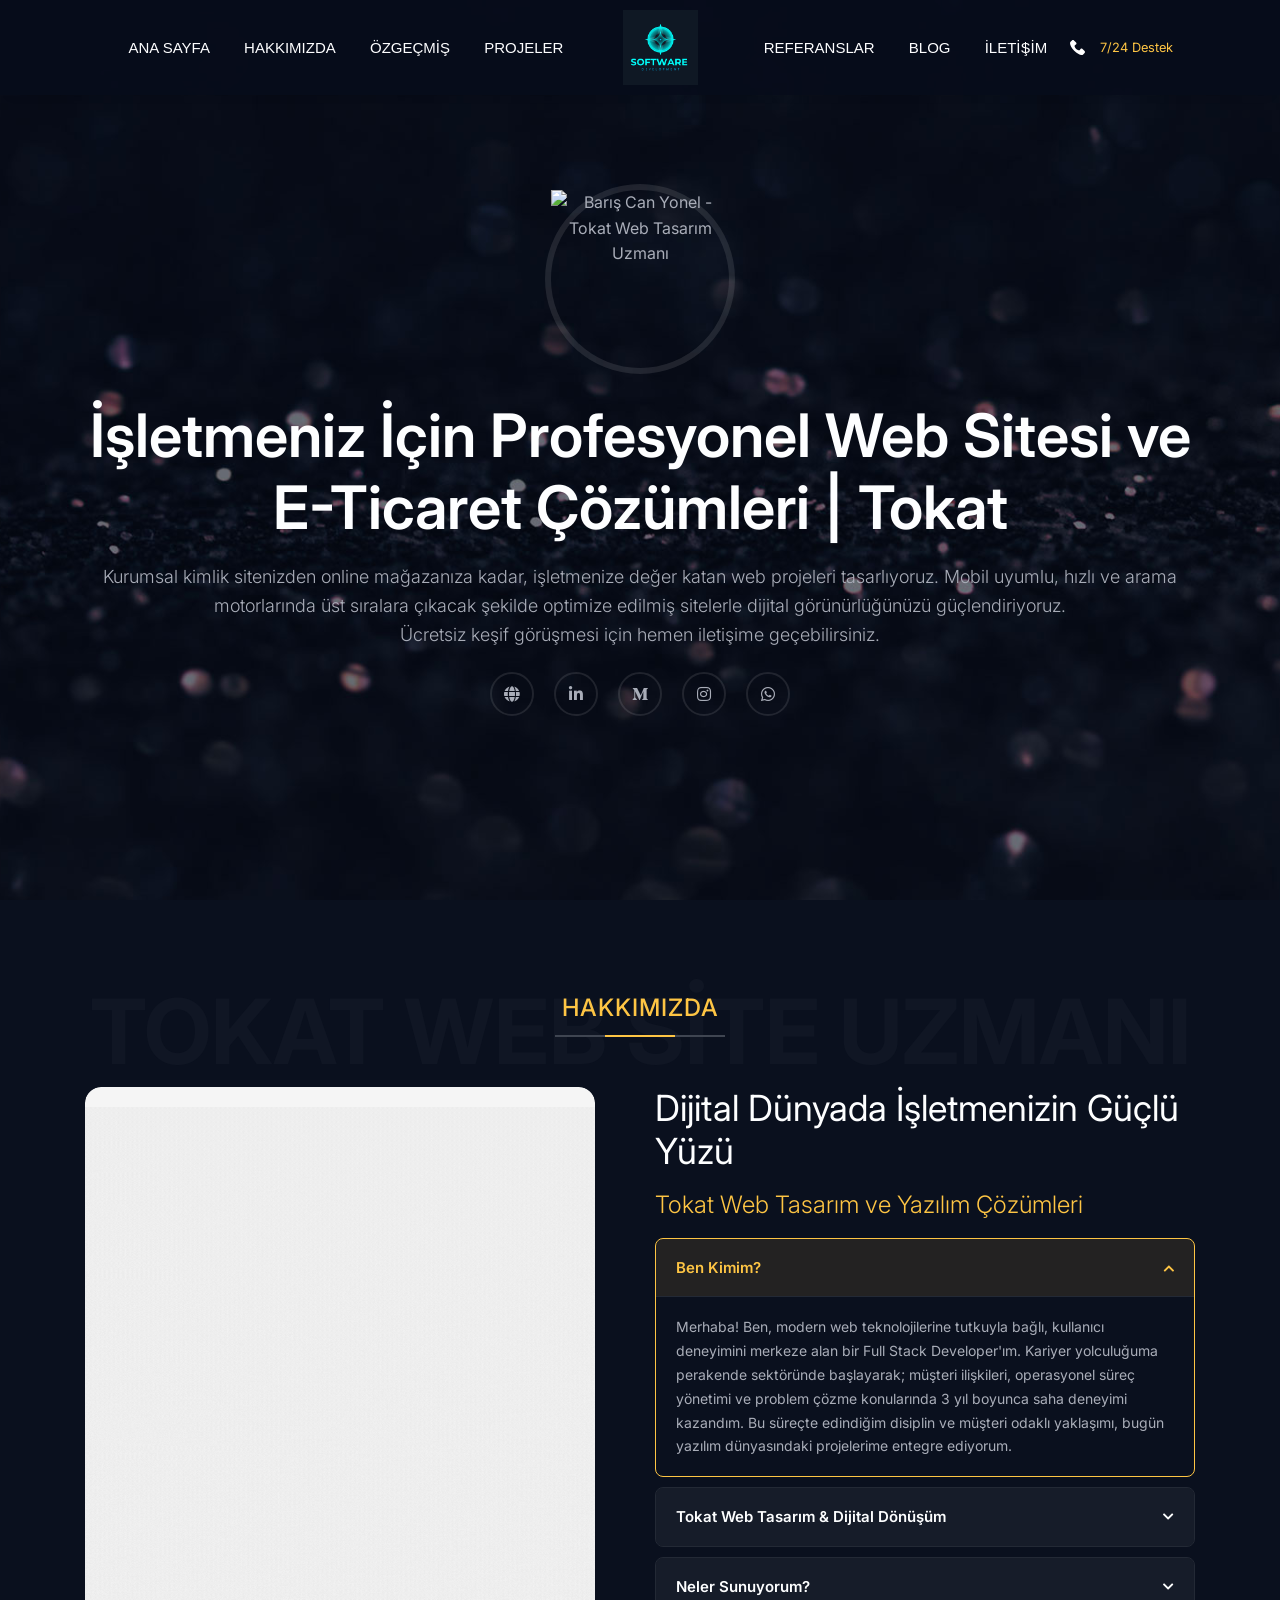
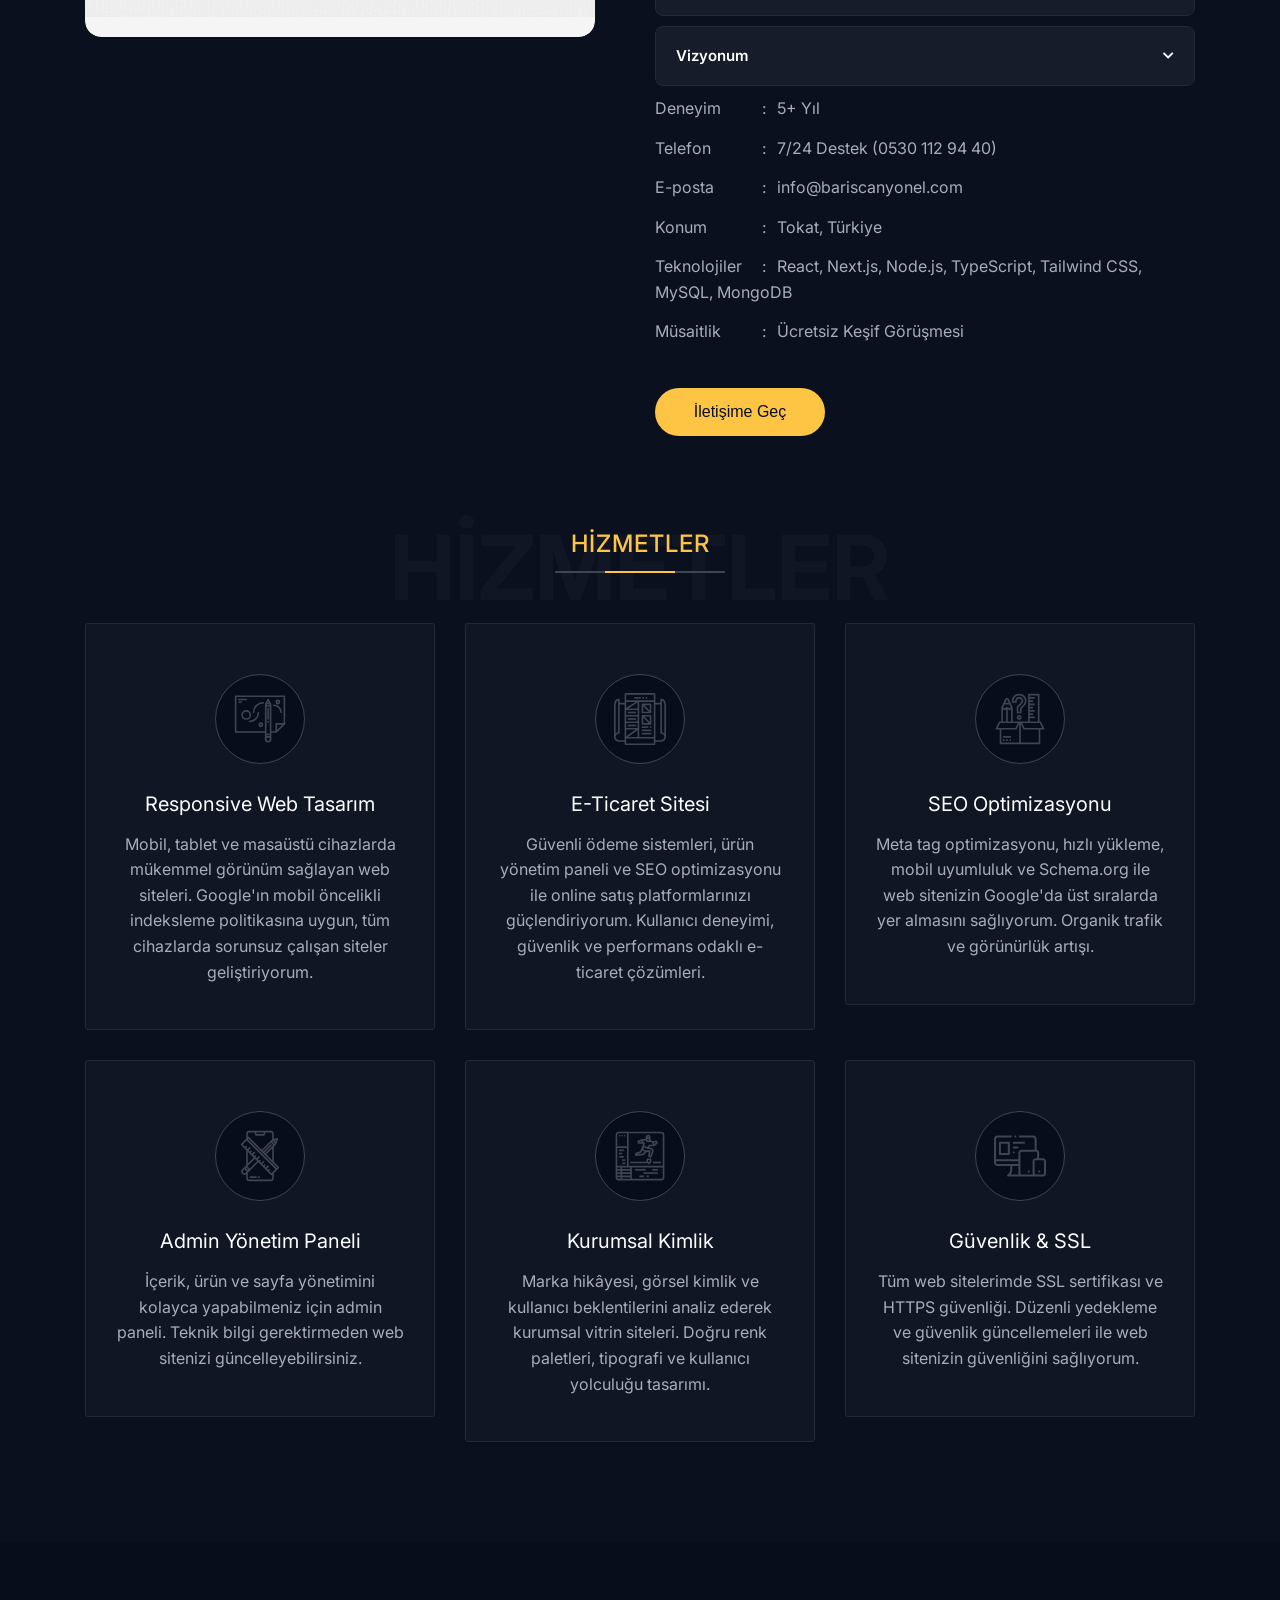
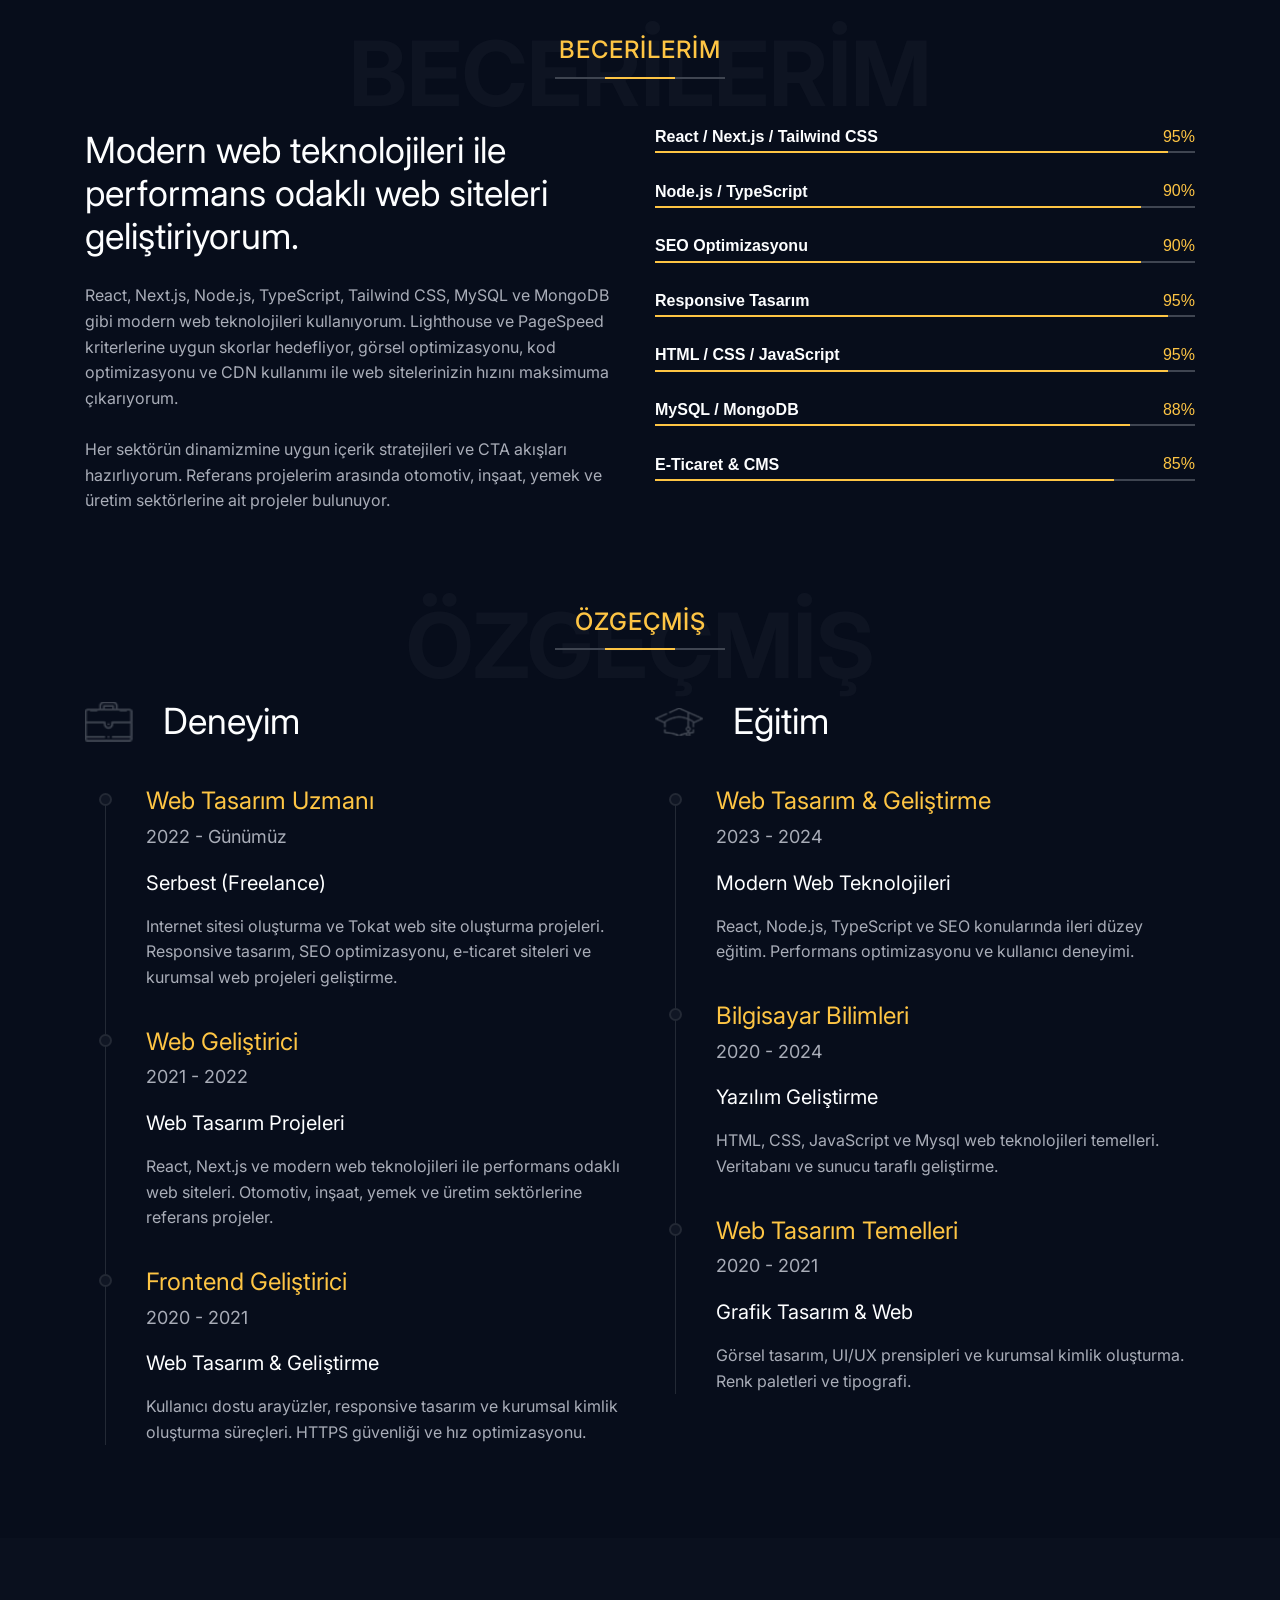
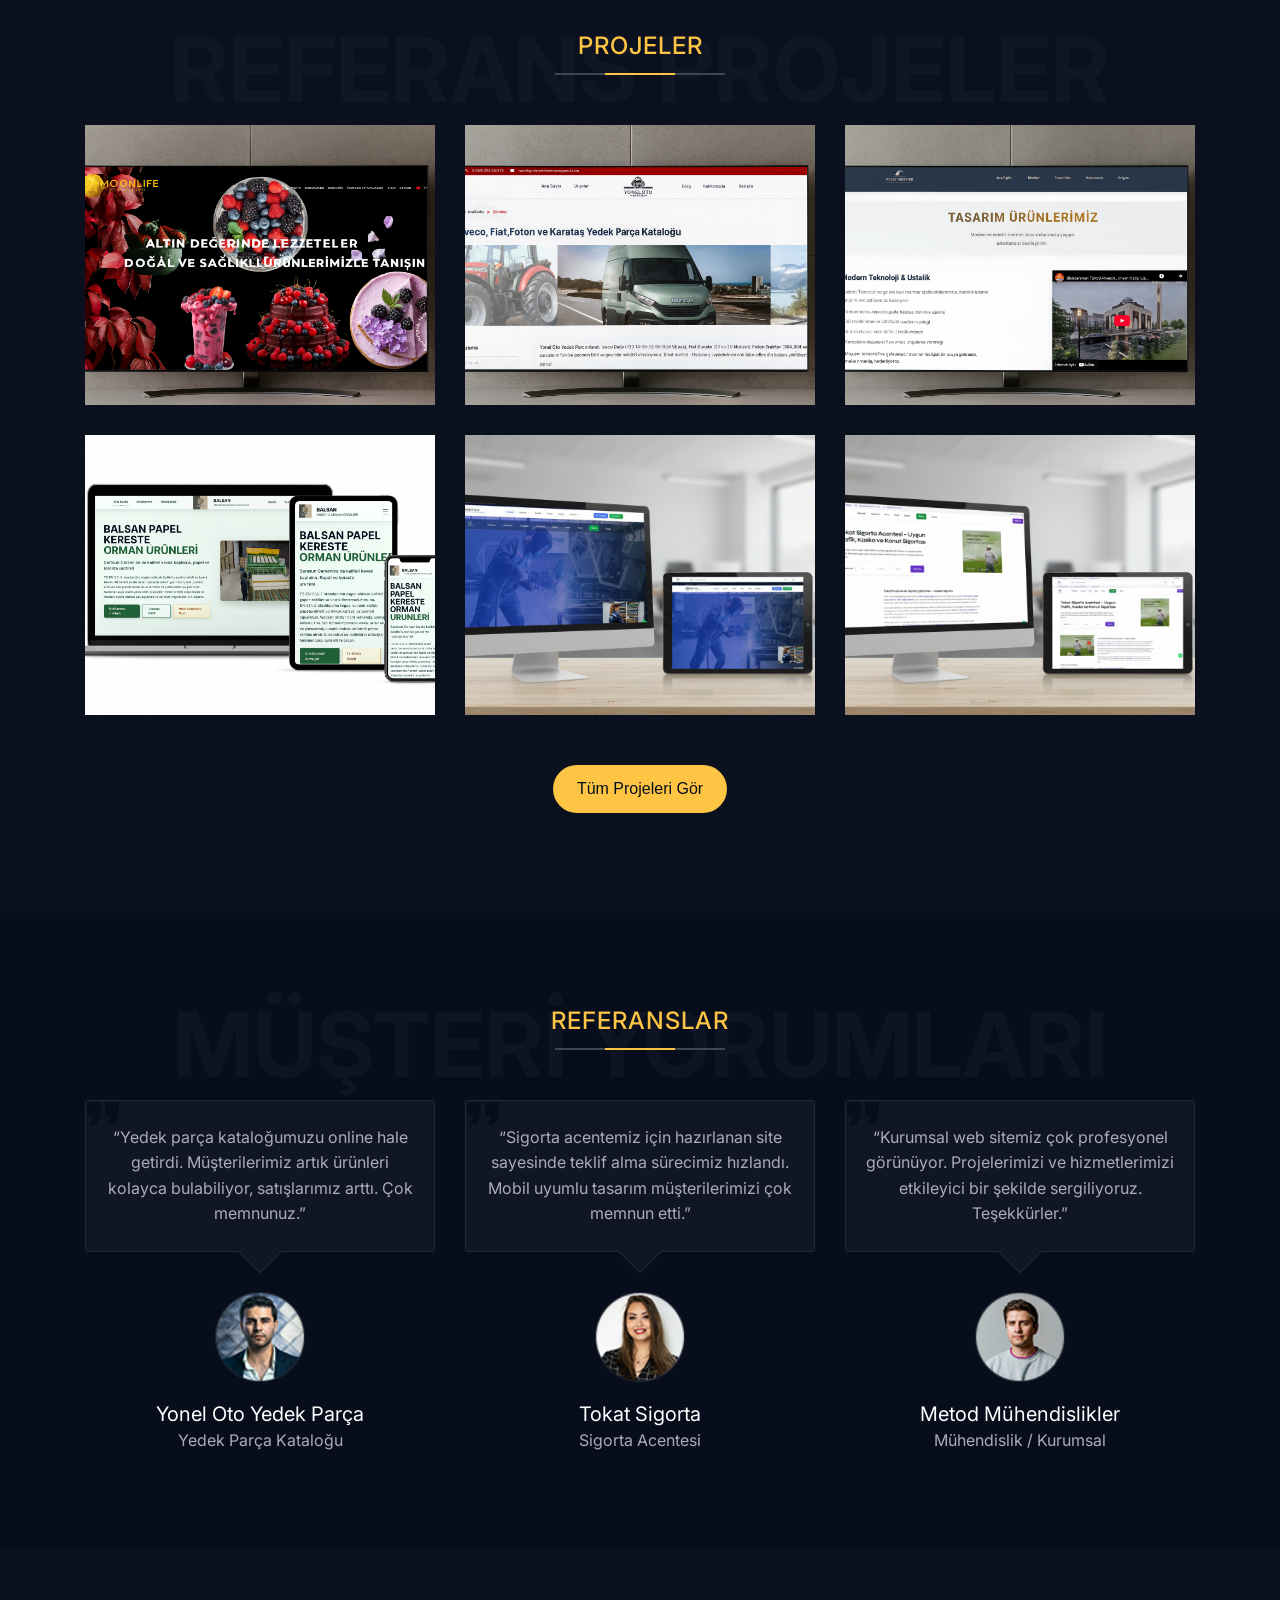
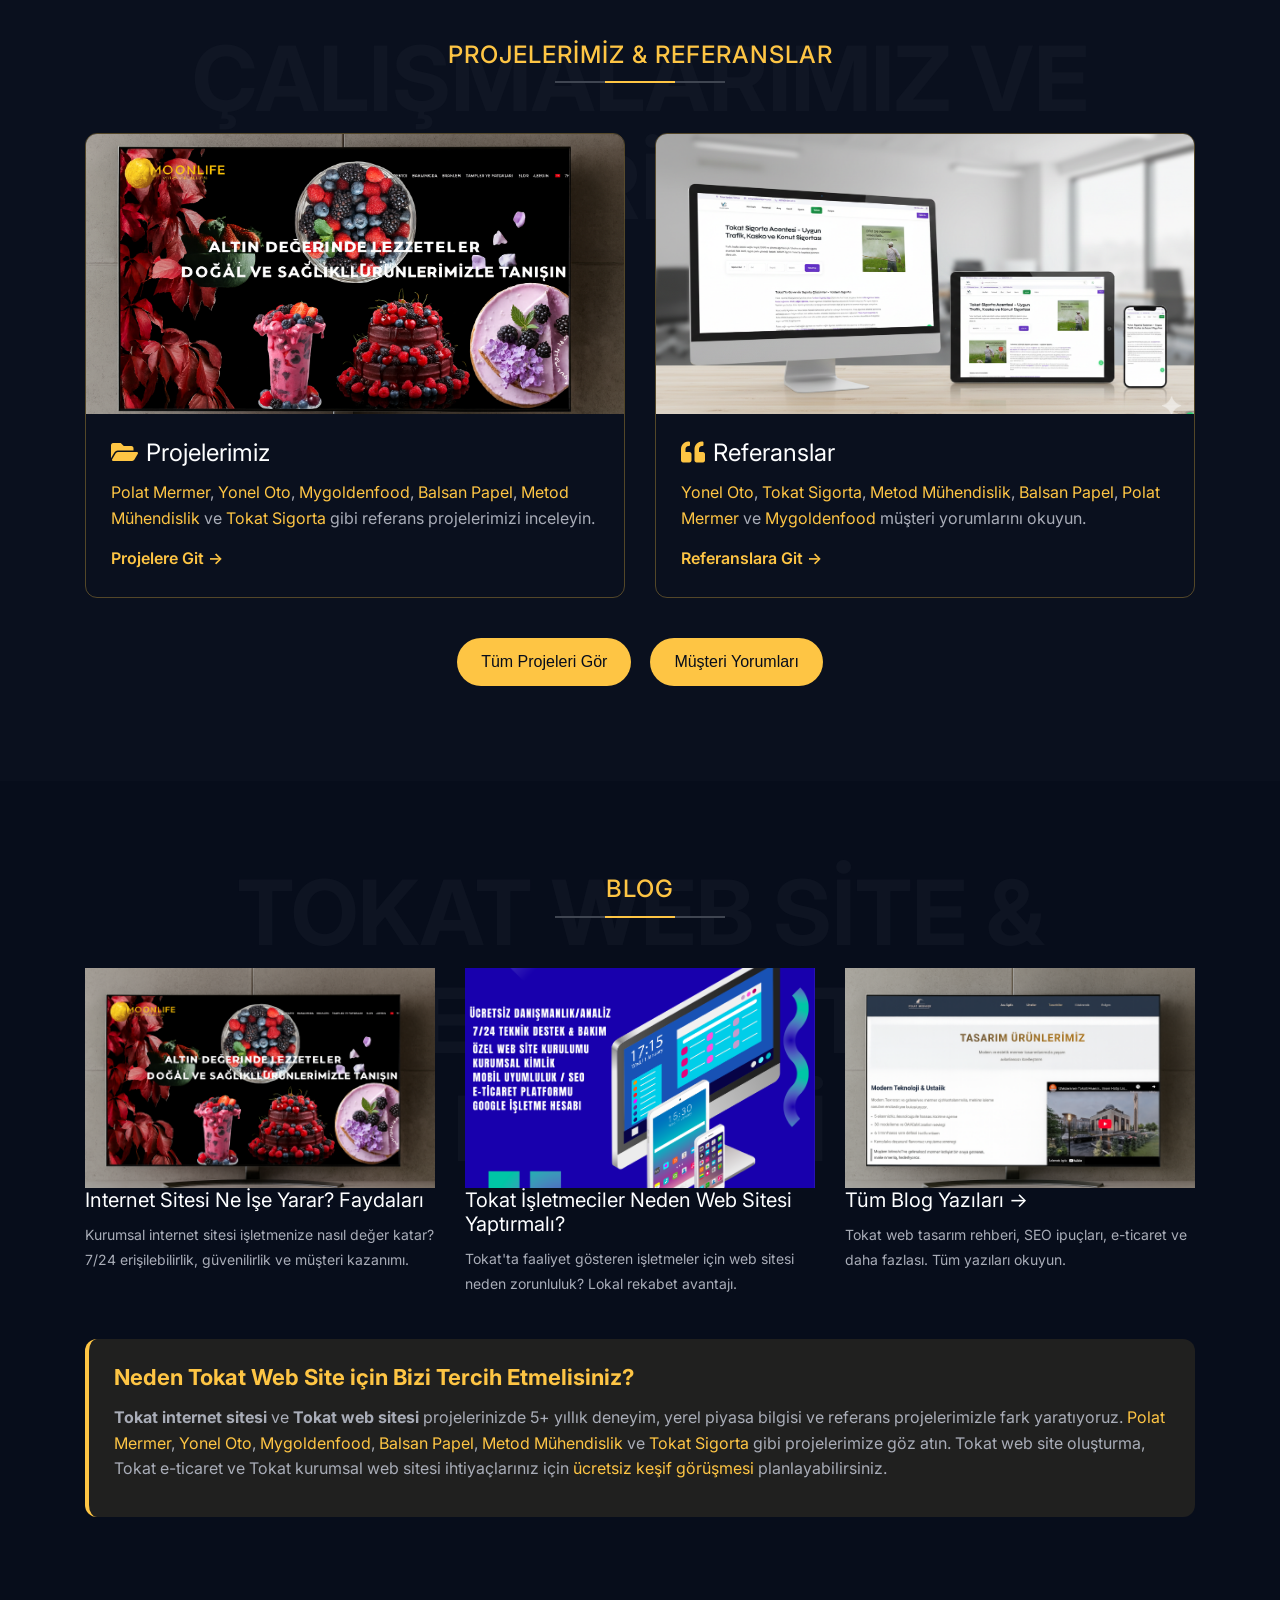
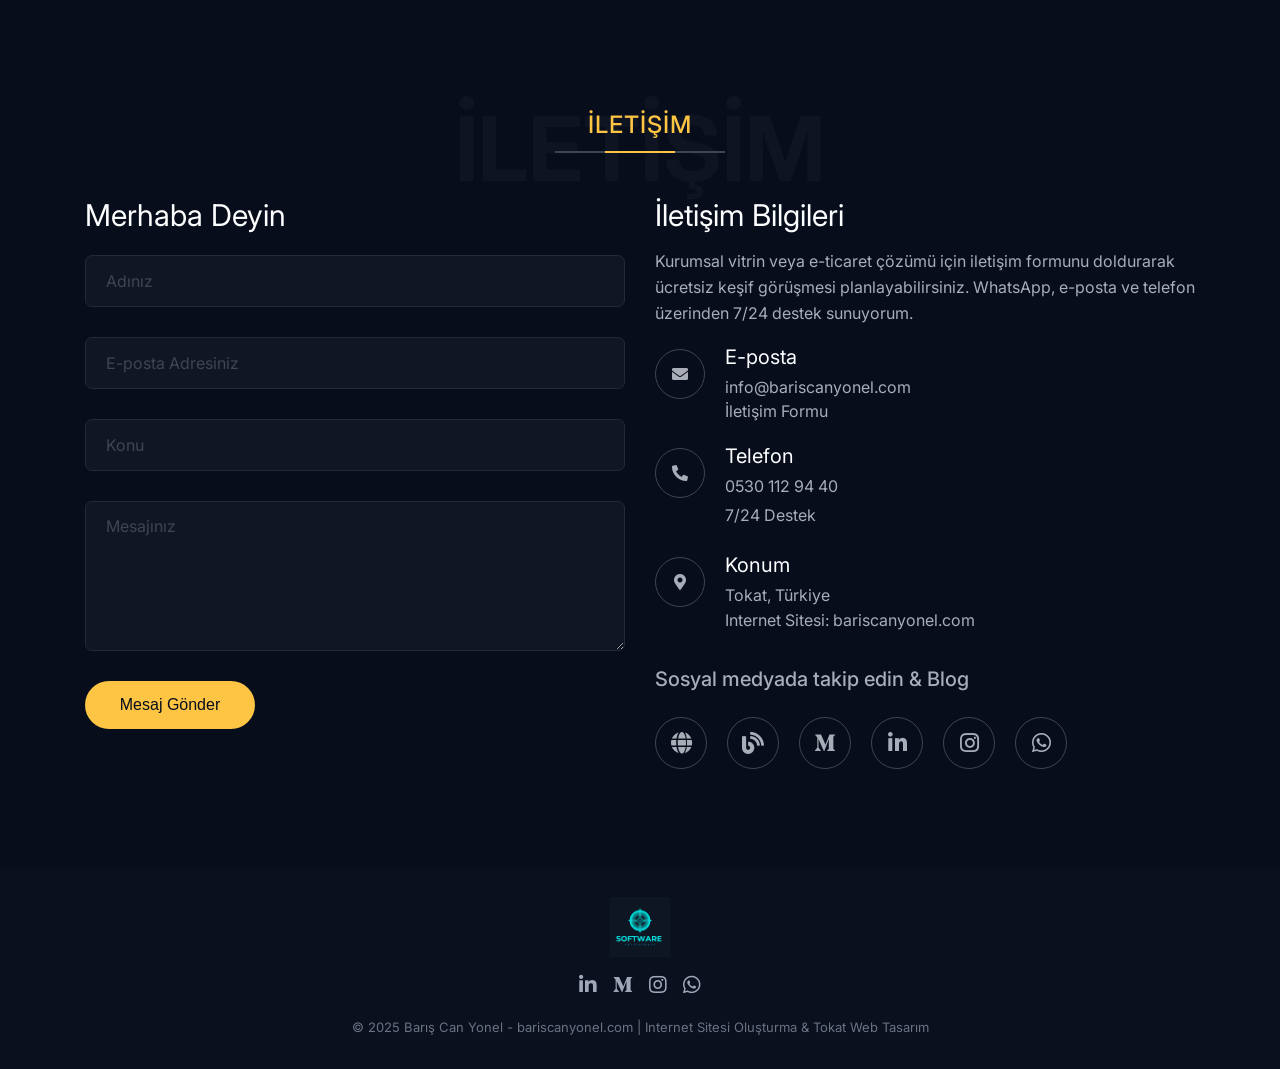
==== index.html @ 72720c0d "Blog revamp, 404, sitemap, performans iyileştirmeleri, yanlış img dosyası kaldırıldı Co-authored-by:" ====
<!DOCTYPE html>
<html class="no-js" lang="tr">

<head>
  <!-- Meta Tags -->
  <meta charset="utf-8">
  <meta http-equiv="x-ua-compatible" content="ie=edge">
  <meta name="viewport" content="width=device-width, initial-scale=1, viewport-fit=cover">
  <meta name="theme-color" content="#0a101e">
  <meta name="mobile-web-app-capable" content="yes">
  <meta name="format-detection" content="telephone=yes">
  <!-- Preconnect & Preload for performance -->
  <link rel="preconnect" href="https://fonts.googleapis.com">
  <link rel="preconnect" href="https://fonts.gstatic.com" crossorigin>
  <link rel="preload" href="assets/img/section/hero-img.jpg" as="image">
  <!-- WebP destekleyen tarayıcılar için modern format (dosyalar eklendiğinde kullanılır) -->
  <link rel="preload" href="assets/img/hero-bg-1.jpg" as="image">
  <meta name="author" content="Barış Can Yonel">
  <meta name="description" content="Tokat web site oluşturma, Tokat internet sitesi yapımı - Profesyonel web tasarım. Responsive tasarım, SEO optimizasyonu, e-ticaret. Tokat'ta web sitesi ihtiyaçlarınız için 7/24 destek.">
  <meta name="keywords" content="Tokat web site, Tokat internet sitesi, Tokat web tasarım, Tokat web sitesi oluşturma, Tokat internet sitesi yapımı, Tokat e-ticaret, Tokat kurumsal web sitesi, web tasarım Tokat">
  <meta name="robots" content="index, follow">
  <link rel="canonical" href="https://www.bariscanyonel.com/">
  <link rel="sitemap" type="application/xml" href="https://www.bariscanyonel.com/sitemap.xml" />
  <!-- Open Graph -->
  <meta property="og:title" content="Barış Can Yonel | Tokat Web Site | Internet Sitesi Oluşturma">
  <meta property="og:description" content="Tokat web site ve Tokat internet sitesi oluşturma uzmanı. Profesyonel web tasarım, SEO ve e-ticaret çözümleri.">
  <meta property="og:type" content="website">
  <meta property="og:url" content="https://www.bariscanyonel.com/">
  <meta property="og:locale" content="tr_TR">
  <meta property="og:image" content="https://www.bariscanyonel.com/assets/img/section/hero-img.jpg">
  <meta property="og:image:width" content="1200">
  <meta property="og:image:height" content="630">
  <meta property="og:site_name" content="Barış Can Yonel - Tokat Web Tasarım">
  <!-- Twitter Card -->
  <meta name="twitter:card" content="summary_large_image">
  <meta name="twitter:title" content="Barış Can Yonel | Tokat Web Site | Internet Sitesi Oluşturma">
  <meta name="twitter:description" content="Tokat web site ve Tokat internet sitesi oluşturma uzmanı. Profesyonel web tasarım, SEO ve e-ticaret çözümleri.">
  <meta name="twitter:image" content="https://www.bariscanyonel.com/assets/img/section/hero-img.jpg">
  <!-- Page Title -->
  <title>Barış Can Yonel | Tokat Web Site | Tokat Internet Sitesi Oluşturma</title>
  <!-- Schema.org LocalBusiness, Person & WebSite -->
  <script type="application/ld+json">
  [
    {
      "@context": "https://schema.org",
      "@type": ["LocalBusiness", "Person"],
      "name": "Barış Can Yonel - Tokat Web Tasarım",
      "description": "Tokat web site oluşturma, Tokat internet sitesi yapımı ve profesyonel web tasarım hizmetleri",
      "url": "https://www.bariscanyonel.com",
      "image": "https://www.bariscanyonel.com/assets/img/section/hero-img.jpg",
      "areaServed": {"@type": "City", "name": "Tokat", "containedInPlace": {"@type": "Country", "name": "Türkiye"}},
      "address": {"@type": "PostalAddress", "addressLocality": "Tokat", "addressCountry": "TR"},
      "email": "info@bariscanyonel.com",
      "telephone": "+90-530-112-94-40",
      "priceRange": "Ücretsiz Keşif Görüşmesi",
      "serviceType": ["Web Tasarım", "Tokat web site", "Internet sitesi oluşturma", "E-ticaret", "SEO"],
"sameAs": [
      "https://www.linkedin.com/in/bariscanyonel/",
      "https://medium.com/@baris60",
      "https://www.instagram.com/webtasarimtokat/",
      "https://wa.me/905301129440"
    ]
    },
    {
      "@context": "https://schema.org",
      "@type": "WebSite",
      "name": "Barış Can Yonel - Tokat Web Tasarım",
      "url": "https://www.bariscanyonel.com",
      "description": "Tokat web site, Tokat internet sitesi oluşturma ve profesyonel web tasarım hizmetleri",
      "inLanguage": "tr-TR",
      "potentialAction": {
        "@type": "SearchAction",
        "target": "https://www.bariscanyonel.com/blog/?q={search_term_string}",
        "query-input": "required name=search_term_string"
      }
    }
  ]
  </script>
  <!-- Favicon & App Icons -->
  <link rel="icon" type="image/png" href="https://www.bariscanyonel.com/assets/img/favicon.png" sizes="32x32" />
  <link rel="icon" type="image/png" href="https://www.bariscanyonel.com/assets/img/logo.png" sizes="192x192" />
  <link rel="apple-touch-icon" href="https://www.bariscanyonel.com/assets/img/logo.png" />
  <!-- Critical CSS (render-blocking; gerekli ilk çizim için) -->
  <link rel="stylesheet" href="assets/css/bootstrap.min.css" />
  <link rel="stylesheet" href="assets/css/style.css" />
  <!-- Non-critical CSS (görüntülemeyi engellemez; async yüklenir) -->
  <link rel="stylesheet" href="assets/css/fontawesome.css" media="print" onload="this.media='all'" />
  <link rel="stylesheet" href="assets/css/slick.css" media="print" onload="this.media='all'" />
  <link rel="stylesheet" href="assets/css/lightgallery.min.css" media="print" onload="this.media='all'" />
  <link rel="stylesheet" href="assets/css/animate.css" media="print" onload="this.media='all'" />
  <noscript>
    <link rel="stylesheet" href="assets/css/fontawesome.css" />
    <link rel="stylesheet" href="assets/css/slick.css" />
    <link rel="stylesheet" href="assets/css/lightgallery.min.css" />
    <link rel="stylesheet" href="assets/css/animate.css" />
  </noscript>
</head>

<body id="home">
  <a href="#main-content" class="st-skip-link">İçeriğe atla</a>
  <!-- Start Header Section -->
  <header class="st-site-header st-style1 st-sticky-header" role="banner">
    <div class="st-main-header">
      <div class="container">
        <div class="st-main-header-in">
          <div class="st-main-header-left">
            <a class="st-site-branding st-branding-mobile" href="https://www.bariscanyonel.com/" aria-label="Ana sayfaya git">
              <span class="st-logo-img"><img src="assets/img/logo.png" alt="Barış Can Yonel - Tokat Web Tasarım" width="75" height="75" loading="lazy"></span>
            </a>
          </div>
          <nav class="st-nav st-nav-center-wrap" role="navigation" aria-label="Ana menü">
            <ul class="st-nav-list st-onepage-nav">
              <li class="st-nav-mobile-logo">
                <a href="https://www.bariscanyonel.com/" class="st-mobile-menu-logo">
                  <img src="assets/img/logo.png" alt="Barış Can Yonel" width="75" height="75">
                </a>
              </li>
              <li class="st-nav-group st-nav-left"><a href="#home" class="st-smooth-move">Ana Sayfa</a></li>
              <li class="st-nav-group st-nav-left"><a href="#about" class="st-smooth-move">Hakkımızda</a></li>
              <li class="st-nav-group st-nav-left"><a href="#resume" class="st-smooth-move">Özgeçmiş</a></li>
              <li class="st-nav-group st-nav-left"><a href="#portfolio" class="st-smooth-move">Projeler</a></li>
              <li class="st-nav-logo-item">
                <a class="st-site-branding st-branding-desktop" href="https://www.bariscanyonel.com/">
                  <span class="st-logo-img"><img src="assets/img/logo.png" alt="Barış Can Yonel" loading="lazy"></span>
                </a>
              </li>
              <li class="st-nav-group st-nav-right"><a href="#blog" class="st-smooth-move">Referanslar</a></li>
              <li class="st-nav-group st-nav-right"><a href="#blog-seo" class="st-smooth-move">Blog</a></li>
              <li class="st-nav-group st-nav-right"><a href="#contact" class="st-smooth-move">İletişim</a></li>
            </ul>
          <div class="sp-phone st-nav-phone">
                <svg viewBox="0 0 513.64 513.64">
                  <g>
                    <g>
                      <path d="M499.66,376.96l-71.68-71.68c-25.6-25.6-69.12-15.359-79.36,17.92c-7.68,23.041-33.28,35.841-56.32,30.72c-51.2-12.8-120.32-79.36-133.12-133.12c-7.68-23.041,7.68-48.641,30.72-56.32c33.28-10.24,43.52-53.76,17.92-79.36l-71.68-71.68c-20.48-17.92-51.2-17.92-69.12,0l-48.64,48.64c-48.64,51.2,5.12,186.88,125.44,307.2c120.32,120.32,256,176.641,307.2,125.44l48.64-48.64C517.581,425.6,517.581,394.88,499.66,376.96z" />
                    </g>
                  </g>
                </svg>
                <div class="sp-phone-no"><a href="tel:905301129440" style="color:inherit;text-decoration:none;">7/24 Destek</a></div>
              </div>
          </nav>
        </div>
      </div>
    </div>
  </header>
  <!-- End Header Section -->

  <main id="main-content">
  <!-- Start Hero Seciton -->
  <!-- Arka plan için WebP: hero-bg-1.webp oluşturup data-src-webp="assets/img/hero-bg-1.webp" ekleyebilirsiniz -->
  <section class="st-hero st-style2 st-bg st-dynamic-bg st-ripple-version" data-src="assets/img/hero-bg-1.jpg" aria-labelledby="hero-heading">
    <div class="container">
      <div class="st-hero-text">
        <div class="st-author">
          <picture>
            <source type="image/webp" srcset="assets/img/section/hero-img.webp">
            <img src="assets/img/section/hero-img.jpg" alt="Barış Can Yonel - Tokat Web Tasarım Uzmanı" width="200" height="200" fetchpriority="high">
          </picture>
        </div>
        <h1 id="hero-heading">İşletmeniz İçin Profesyonel Web Sitesi ve E-Ticaret Çözümleri | Tokat</h1>
        <p>Kurumsal kimlik sitenizden online mağazanıza kadar, işletmenize değer katan web projeleri tasarlıyoruz. Mobil uyumlu, hızlı ve arama motorlarında üst sıralara çıkacak şekilde optimize edilmiş sitelerle dijital görünürlüğünüzü güçlendiriyoruz. <br>Ücretsiz keşif görüşmesi için hemen iletişime geçebilirsiniz.</p>
        <div class="st-hero-social-links">
          <a href="https://www.bariscanyonel.com/" class="st-social-btn" target="_blank" rel="noopener" title="Web Sitesi">
            <i class="fas fa-globe"></i>
          </a>
          <a href="https://www.linkedin.com/in/bariscanyonel/" class="st-social-btn" target="_blank" rel="noopener" title="LinkedIn">
            <i class="fab fa-linkedin-in"></i>
          </a>
          <a href="https://medium.com/@baris60" class="st-social-btn" target="_blank" rel="noopener" title="Medium">
            <i class="fab fa-medium-m"></i>
          </a>
          <a href="https://www.instagram.com/webtasarimtokat/" class="st-social-btn" target="_blank" rel="noopener" title="Instagram">
            <i class="fab fa-instagram"></i>
          </a>
          <a href="https://wa.me/905301129440" class="st-social-btn" target="_blank" rel="noopener" title="WhatsApp ile iletişim">
            <i class="fab fa-whatsapp"></i>
          </a>
        </div>
      </div>
    </div>
  </section>
  <!-- End Hero Seciton -->

  <!-- Start About Seciton -->
  <section id="about" class="st-about-wrap" itemscope itemtype="https://schema.org/AboutPage">
    <div class="st-height-b100 st-height-lg-b80"></div>
    <div class="container">
      <header class="st-section-heading st-style1">
        <p class="st-section-heading-title" aria-hidden="true">HAKKIMIZDA</p>
        <h2 class="st-section-heading-subtitle">TOKAT WEB SİTE UZMANI</h2>
      </header>
      <div class="st-height-b25 st-height-lg-b25"></div>
    </div>
    <div class="container">
      <div class="row">
        <div class="col-lg-6 wow fadeInLeft">
          <div class="st-about-img-wrap">
            <div class="st-about-img">
              <img src="assets/logo.gif" alt="Barış Can Yönel - Tokat web site ve internet sitesi uzmanı" style="width:100%;height:100%;min-height:550px;object-fit:contain;display:block;background:#f5f5f5;border-radius:16px;" loading="eager">
            </div>
          </div>
          <div class="st-height-b0 st-height-lg-b30"></div>
        </div>
        <div class="col-lg-6">
          <div class="st-vertical-middle">
            <div class="st-vertical-middle-in">
              <div class="st-text-block st-style1">
                <h2 class="st-text-block-title">Dijital Dünyada İşletmenizin Güçlü Yüzü</h2>
                <h4 class="st-text-block-subtitle">Tokat Web Tasarım ve Yazılım Çözümleri</h4>
                <div class="st-about-accordion">
                  <div class="st-accordion-item st-accordion-active">
                    <div class="st-accordion-header">
                      <span>Ben Kimim?</span>
                      <i class="fas fa-chevron-down st-accordion-icon"></i>
                    </div>
                    <div class="st-accordion-content">
                      <p>Merhaba! Ben, modern web teknolojilerine tutkuyla bağlı, kullanıcı deneyimini merkeze alan bir Full Stack Developer'ım. Kariyer yolculuğuma perakende sektöründe başlayarak; müşteri ilişkileri, operasyonel süreç yönetimi ve problem çözme konularında 3 yıl boyunca saha deneyimi kazandım. Bu süreçte edindiğim disiplin ve müşteri odaklı yaklaşımı, bugün yazılım dünyasındaki projelerime entegre ediyorum.</p>
                    </div>
                  </div>
                  <div class="st-accordion-item">
                    <div class="st-accordion-header">
                      <span>Tokat Web Tasarım & Dijital Dönüşüm</span>
                      <i class="fas fa-chevron-down st-accordion-icon"></i>
                    </div>
                    <div class="st-accordion-content">
                      <p>Tokat'ta faaliyet gösteren işletmelerin dijital dönüşümüne rehberlik ediyor; <strong>Tokat internet sitesi</strong> oluşturma ve web tasarım süreçlerinde 5 yılı aşkın deneyimimle profesyonel çözümler sunuyorum. Sadece bir görsel tasarım değil; modern, hızlı, mobil uyumlu ve SEO optimizasyonu yapılmış web siteleri inşa ederek işletmenizin dijital varlığını güçlendiriyorum.</p>
                    </div>
                  </div>
                  <div class="st-accordion-item">
                    <div class="st-accordion-header">
                      <span>Neler Sunuyorum?</span>
                      <i class="fas fa-chevron-down st-accordion-icon"></i>
                    </div>
                    <div class="st-accordion-content">
                      <ul>
                        <li><strong>Kurumsal Kimlik & Vitrin Siteler:</strong> İşletmenizin profesyonelliğini yansıtan estetik çözümler.</li>
                        <li><strong>E-Ticaret Sistemleri:</strong> Satış odaklı, güvenli ve kullanıcı dostu online mağazalar.</li>
                        <li><strong>Front-End & Back-End Geliştirme:</strong> Ekip arkadaşlarımla birlikte hem görsel (frontend) hem de yapısal (backend) süreçlerde tam kapsamlı hizmet.</li>
                        <li><strong>Kullanıcı Deneyimi (UX):</strong> Perakende sektöründen gelen "müşteriyi anlama" yeteneğimi teknik bilgilerimle birleştirerek, ziyaretçilerin sitede keyifle vakit geçirmesini sağlıyorum.</li>
                      </ul>
                    </div>
                  </div>
                  <div class="st-accordion-item">
                    <div class="st-accordion-header">
                      <span>Vizyonum</span>
                      <i class="fas fa-chevron-down st-accordion-icon"></i>
                    </div>
                    <div class="st-accordion-content">
                      <p>Geleceğe dair meraklı vizyonumla, freelancer olarak başladığım bu yolda kaliteli ve sürdürülebilir projeler üretmeye devam ediyorum. İşletmeniz için en verimli <strong>Tokat web sitesi</strong> çözümlerini birlikte hayata geçirelim.</p>
                    </div>
                  </div>
                </div>
                <ul class="st-text-block-details st-mp0">
                  <li><span>Deneyim</span> : <span>5+ Yıl</span></li>
                  <li><span>Telefon</span> : <span><a href="tel:905301129440" style="color:inherit;">7/24 Destek (0530 112 94 40)</a></span></li>
                  <li><span>E-posta</span> : <span>info@bariscanyonel.com</span></li>
                  <li><span>Konum</span> : <span>Tokat, Türkiye</span></li>
                  <li><span>Teknolojiler</span> : <span>React, Next.js, Node.js, TypeScript, Tailwind CSS, MySQL, MongoDB</span></li>
                  <li><span>Müsaitlik</span> : <span>Ücretsiz Keşif Görüşmesi</span></li>
                </ul>
                <div class="st-text-block-btn">
                  <a href="https://www.bariscanyonel.com/#iletisim" class="st-btn st-style1 st-color1" target="_blank">İletişime Geç</a>
                </div>
              </div>
            </div>
          </div>
        </div>
      </div>
    </div>
  </section>
  <!-- End About Seciton -->

  <!-- Start Service Seciton -->
  <section>
    <div class="st-height-b100 st-height-lg-b80"></div>
    <div class="container">
      <header class="st-section-heading st-style1">
        <p class="st-section-heading-title" aria-hidden="true">HİZMETLER</p>
        <h2 class="st-section-heading-subtitle">HİZMETLER</h2>
      </header>
      <div class="st-height-b25 st-height-lg-b25"></div>
    </div>

    <!-- Iconbox Container -->

    <div class="container">
      <div class="row">
        <div class="col-lg-4 col-md-6">
          <div class="st-iconbox st-style1">
            <div class="st-iconbox-icon">
              <svg viewBox="0 0 512 512">
                <g>
                  <path d="m336 144a8 8 0 0 0 -8 8v104a8 8 0 0 0 16 0v-104a8 8 0 0 0 -8-8z" />
                  <path d="m336 272a8 8 0 0 0 -8 8v8a8 8 0 0 0 16 0v-8a8 8 0 0 0 -8-8z" />
                  <path
                    d="m496 24h-480a8 8 0 0 0 -8 8v352a8 8 0 0 0 8 8h288v64a32 32 0 0 0 64 0v-64h48a8.008 8.008 0 0 0 5.66-2.34l80-80a8.008 8.008 0 0 0 2.34-5.66v-272a8 8 0 0 0 -8-8zm-144 432a16 16 0 0 1 -32 0v-16h32zm0-32h-32v-8h32zm0-24h-32v-264h32zm0-280h-32v-6.11l.94-1.89h30.12l.94 1.89zm-23.06-24 7.06-14.11 7.06 14.11zm95.06 268.69v-52.69h52.69zm64-68.69h-72a8 8 0 0 0 -8 8v72h-40v-264a8.081 8.081 0 0 0 -.84-3.58l-24-48a8.009 8.009 0 0 0 -14.32 0l-24 48a8.081 8.081 0 0 0 -.84 3.58v264h-280v-336h464z" />
                  <path d="m48 72h72a8 8 0 0 0 0-16h-72a8 8 0 0 0 0 16z" />
                  <path d="m80 88a8 8 0 0 0 -8-8h-24a8 8 0 0 0 0 16h24a8 8 0 0 0 8-8z" />
                  <path
                    d="m288 88a104.118 104.118 0 0 0 -104 104 8 8 0 0 0 16 0 88.1 88.1 0 0 1 88-88 8 8 0 0 0 0-16z" />
                  <path
                    d="m240 184a8 8 0 0 0 -8 8 80.091 80.091 0 0 1 -80 80 8 8 0 0 0 0 16 96.108 96.108 0 0 0 96-96 8 8 0 0 0 -8-8z" />
                  <path
                    d="m456 192a8 8 0 0 0 16 0 80.091 80.091 0 0 0 -80-80 8 8 0 0 0 0 16 64.072 64.072 0 0 1 64 64z" />
                  <path
                    d="m168 216a48 48 0 1 0 -48 48 48.053 48.053 0 0 0 48-48zm-48 32a32 32 0 1 1 32-32 32.036 32.036 0 0 1 -32 32z" />
                  <path
                    d="m264 288a24 24 0 1 0 24 24 24.028 24.028 0 0 0 -24-24zm0 32a8 8 0 1 1 8-8 8.009 8.009 0 0 1 -8 8z" />
                  <path
                    d="m432 112a24 24 0 1 0 -24-24 24.028 24.028 0 0 0 24 24zm0-32a8 8 0 1 1 -8 8 8.009 8.009 0 0 1 8-8z" />
                </g>
              </svg>
            </div>
            <h2 class="st-iconbox-title">Responsive Web Tasarım</h2>
            <div class="st-iconbox-text">Mobil, tablet ve masaüstü cihazlarda mükemmel görünüm sağlayan web siteleri. Google'ın mobil öncelikli indeksleme politikasına uygun, tüm cihazlarda sorunsuz çalışan siteler geliştiriyorum.</div>
          </div>
          <div class="st-height-b30 st-height-lg-b30"></div>
        </div><!-- .col -->
        <div class="col-lg-4 col-md-6">
          <div class="st-iconbox st-style1">
            <div class="st-iconbox-icon">
              <svg viewBox="0 0 512 512">
                <g>
                  <g>
                    <path d="M360,104h-80c-4.418,0-8,3.582-8,8v80c0,4.418,3.582,8,8,8h80c4.418,0,8-3.582,8-8v-80C368,107.582,364.418,104,360,104z
                  M288,184v-52.693L340.693,184H288z M352,172.68L299.32,120H352V172.68z" />
                  </g>
                </g>
                <g>
                  <g>
                    <path d="M360,216h-80c-4.418,0-8,3.582-8,8v80c0,4.418,3.582,8,8,8h80c4.418,0,8-3.582,8-8v-80C368,219.582,364.418,216,360,216z
                  M288,296v-52.685L340.685,296H288z M352,284.688L299.312,232H352V284.688z" />
                  </g>
                </g>
                <g>
                  <g>
                    <rect x="272" y="328" width="64" height="16" />
                  </g>
                </g>
                <g>
                  <g>
                    <rect x="352" y="328" width="16" height="16" />
                  </g>
                </g>
                <g>
                  <g>
                    <rect x="272" y="360" width="96" height="16" />
                  </g>
                </g>
                <g>
                  <g>
                    <rect x="272" y="392" width="96" height="16" />
                  </g>
                </g>
                <g>
                  <g>
                    <rect x="136" y="184" width="80" height="16" />
                  </g>
                </g>
                <g>
                  <g>
                    <rect x="136" y="248" width="80" height="16" />
                  </g>
                </g>
                <g>
                  <g>
                    <rect x="136" y="312" width="80" height="16" />
                  </g>
                </g>
                <g>
                  <g>
                    <path d="M464,56c-4.418,0-8,3.582-8,8v32h-48V16c0-8.837-7.163-16-16-16H120c-8.837,0-16,7.163-16,16v80H56V64
                 c0-4.418-3.582-8-8-8c-0.48,0-48,0.728-48,64v312c0,30.504,30.4,44.632,46.4,47.84c0.526,0.111,1.062,0.165,1.6,0.16h56v16
                 c0,8.837,7.163,16,16,16h272c8.837,0,16-7.163,16-16v-16h56c0.538,0.005,1.074-0.049,1.6-0.16c16-3.208,46.4-17.336,46.4-47.84
                 V120C512,56.728,464.48,56,464,56z M16,120c0-32.64,14.4-43.088,24-46.4v312.232c-8.773,2.722-16.927,7.139-24,13V120z M104,464
                 H48.88C44.104,462.856,16,455.128,16,432c0-24.96,32.248-31.88,33.6-32.16c3.725-0.76,6.401-4.038,6.4-7.84V112h48V464z M120,88
                 h92.12L120,145.543V88z M232,94.447V152h-92.136L232,94.447z M120,168h112v48H120V168z M120,232h112v48H120V232z M120,296h112v48
                 H120V296z M120,360h94.186L120,424.724V360z M232,367.172V432h-94.337L232,367.172z M392,496H120v-48h272V496z M392,432H248V88
                 h144V432z M392,72H120V16h272V72z M463.136,464H408V112h48v280c-0.001,3.802,2.675,7.08,6.4,7.84
                 c0.368,0.072,33.6,7.008,33.6,32.16C496,455.256,468.072,462.84,463.136,464z M496,398.832c-7.073-5.861-15.227-10.278-24-13V73.6
                 c9.496,3.32,24,13.776,24,46.4V398.832z" />
                  </g>
                </g>
                <g>
                  <g>
                    <rect x="200" y="40" width="64" height="16" />
                  </g>
                </g>
                <g>
                  <g>
                    <rect x="280" y="40" width="16" height="16" />
                  </g>
                </g>
                <g>
                  <g>
                    <rect x="312" y="40" width="16" height="16" />
                  </g>
                </g>
              </svg>
            </div>
            <h2 class="st-iconbox-title">E-Ticaret Sitesi</h2>
            <div class="st-iconbox-text">Güvenli ödeme sistemleri, ürün yönetim paneli ve SEO optimizasyonu ile online satış platformlarınızı güçlendiriyorum. Kullanıcı deneyimi, güvenlik ve performans odaklı e-ticaret çözümleri.</div>
          </div>
          <div class="st-height-b30 st-height-lg-b30"></div>
        </div><!-- .col -->
        <div class="col-lg-4 col-md-6">
          <div class="st-iconbox st-style1">
            <div class="st-iconbox-icon">
              <svg viewBox="0 0 64 64">
                <path
                  d="m62.618 45-5-10h-1.618v-34h-14v34h-19v-17.217l-4.676-10.286c-.413-.909-1.325-1.497-2.324-1.497s-1.911.588-2.324 1.496l-4.676 10.287v17.217h-2.618l-5 10h5.618v18h50v-18zm-18.618-14h6v-2h-6v-2h4v-2h-4v-2h6v-2h-6v-2h4v-2h-4v-2h6v-2h-6v-2h4v-2h-4v-2h6v-2h-6v-2h10v32h-10zm12.382 6 3 6h-21.764l-3-6zm-39.387-2v-15.132l2.002 1.333 2.003-1.334v15.133zm3.743-17.361-1.741 1.159-3.002-2.001-2.998 2-1.735-1.158 1.654-3.639h6.167zm-5.242-9.316c.18-.393.828-.394 1.008.001l1.67 3.676h-4.349zm-4.496 11.547 1.997 1.333 1.998-1.333v15.13h-3.995zm-3.382 17.13h21.764l-3 6h-21.764zm1.382 8h18.618l3.382-6.764v22.764h-22zm46 16h-22v-22.764l3.382 6.764h18.618z" />
                <path d="m19 57h2v2h-2z" />
                <path d="m11 57h2v2h-2z" />
                <path d="m15 57h2v2h-2z" />
                <path d="m11 53h10v2h-10z" />
                <path
                  d="m28 9.657c0-1.465 1.192-2.657 2.657-2.657h.686c1.465 0 2.657 1.192 2.657 2.657 0 .709-.276 1.376-.778 1.879l-5.222 5.222v8.242h6v-5.758l3.464-3.464c1.636-1.635 2.536-3.809 2.536-6.121 0-4.773-3.884-8.657-8.657-8.657h-.686c-4.773 0-8.657 3.884-8.657 8.657v2.343h6zm-2 0v.343h-2v-.343c0-3.671 2.986-6.657 6.657-6.657h.686c3.671 0 6.657 2.986 6.657 6.657 0 1.777-.692 3.449-1.95 4.707l-4.05 4.05v4.586h-2v-5.414l4.637-4.636c.879-.881 1.363-2.051 1.363-3.293 0-2.568-2.089-4.657-4.657-4.657h-.686c-2.568 0-4.657 2.089-4.657 4.657z" />
                <path
                  d="m28 30c0 1.654 1.346 3 3 3s3-1.346 3-3-1.346-3-3-3-3 1.346-3 3zm4 0c0 .552-.448 1-1 1s-1-.448-1-1 .448-1 1-1 1 .448 1 1z" />
              </svg>
            </div>
            <h2 class="st-iconbox-title">SEO Optimizasyonu</h2>
            <div class="st-iconbox-text">Meta tag optimizasyonu, hızlı yükleme, mobil uyumluluk ve Schema.org ile web sitenizin Google'da üst sıralarda yer almasını sağlıyorum. Organik trafik ve görünürlük artışı.</div>
          </div>
          <div class="st-height-b30 st-height-lg-b30"></div>
        </div><!-- .col -->
        <div class="col-lg-4 col-md-6">
          <div class="st-iconbox st-style1">
            <div class="st-iconbox-icon">
              <svg viewBox="0 0 512 512">
                <g>
                  <path d="M216,456H160a8,8,0,0,0,0,16h56a8,8,0,0,0,0-16Z" />
                  <path d="M248,456h-8a8,8,0,0,0,0,16h8a8,8,0,0,0,0-16Z" />
                  <path
                    d="M442.68,363.48,392,312.8V165.27l22.4-22.4a7.953,7.953,0,0,0,1.93-3.13L433.3,88.82A8,8,0,0,0,423.18,78.7L392,89.09V40A32.042,32.042,0,0,0,360,8H152a32.042,32.042,0,0,0-32,32V86.53L69.32,137.21a8,8,0,0,0,0,11.31L120,199.2V346.74L80.63,386.11A32.005,32.005,0,0,0,120,436.01V472a32.042,32.042,0,0,0,32,32H360a32.042,32.042,0,0,0,32-32V425.47l50.68-50.68A8,8,0,0,0,442.68,363.48ZM413.06,98.94l-4.99,14.97-9.98-9.98Zm-31.95,10.64,21.31,21.31-.67,2-4.32,4.32-22.64-22.64,4.32-4.32ZM306.92,227.72l-5.66-5.66,67.88-67.88a8,8,0,1,0-11.32-11.32l-67.88,67.88-5.66-5.65,79.2-79.2,22.63,22.64-7.74,7.74-.05.05ZM376,181.27V296.8l-57.76-57.76ZM293.44,24l-4.5,16H222.25l-4-16ZM136,40a16.021,16.021,0,0,1,16-16h49.75l6.49,25.94A8,8,0,0,0,216,56h79a8,8,0,0,0,7.7-5.83L310.06,24H360a16.021,16.021,0,0,1,16,16V94.42l-3.74,1.25a7.953,7.953,0,0,0-3.13,1.93l-96.16,96.17L148.52,69.32a8,8,0,0,0-11.31,0L136,70.53ZM114.59,420.05a16.005,16.005,0,1,1-22.64-22.63l11.31-11.32,22.64,22.64Zm-.01-45.26,5.66-5.65,22.62,22.62-5.65,5.66Zm90.51-90.5,22.63,22.63-73.54,73.54-22.63-22.64ZM136,330.74V215.2l57.77,57.77ZM376,472a16.021,16.021,0,0,1-16,16H152a16.021,16.021,0,0,1-16-16V421.26L239.04,318.24,363.48,442.68a8,8,0,0,0,11.31,0l1.21-1.21Zm-6.86-46.29-22.63-22.63,5.66-5.66a8,8,0,0,0-11.32-11.31l-5.65,5.65-11.32-11.31,16.97-16.97a8,8,0,0,0-11.31-11.31l-16.97,16.97-11.32-11.32,5.66-5.65a8,8,0,0,0-11.31-11.32l-5.66,5.66L278.63,335.2l16.97-16.97a8,8,0,0,0-11.32-11.32l-16.97,16.97L256,312.57l5.66-5.66a8,8,0,1,0-11.32-11.31l-5.65,5.65a.035.035,0,0,1-.02-.01l-11.3-11.3,16.97-16.97a8,8,0,0,0-11.31-11.31l-16.97,16.97-11.29-11.29c-.01-.01-.01-.02-.02-.03l5.65-5.65a8,8,0,1,0-11.31-11.32L199.43,256l-11.31-11.31,16.97-16.97a8,8,0,0,0-11.32-11.32L176.8,233.37l-11.31-11.31,5.66-5.66a8,8,0,0,0-11.32-11.31l-5.65,5.66-11.32-11.32,16.97-16.97a8,8,0,0,0-11.31-11.31l-16.97,16.97L120.24,176.8l5.65-5.65a8,8,0,0,0-11.31-11.32l-5.66,5.66L86.29,142.86l39.6-39.59L408.73,386.11Zm50.91-50.92L137.21,91.95l5.65-5.66L267.29,210.72c.01.01.01.02.02.03s.02.01.03.02l16.93,16.94c.01,0,.01,0,.01.01s.01,0,.01.01l16.95,16.94c.01.01.01.02.02.03s.02.01.03.02l77.02,77.02a.234.234,0,0,0,.07.07l47.33,47.33Z" />
                </g>
              </svg>
            </div>
            <h2 class="st-iconbox-title">Admin Yönetim Paneli</h2>
            <div class="st-iconbox-text">İçerik, ürün ve sayfa yönetimini kolayca yapabilmeniz için admin paneli. Teknik bilgi gerektirmeden web sitenizi güncelleyebilirsiniz.</div>
          </div>
          <div class="st-height-b0 st-height-lg-b30"></div>
        </div><!-- .col -->
        <div class="col-lg-4 col-md-6">
          <div class="st-iconbox st-style1">
            <div class="st-iconbox-icon">
              <svg viewBox="0 0 512 512">
                <path
                  d="m48 496h416a32.036 32.036 0 0 0 32-32v-416a32.036 32.036 0 0 0 -32-32h-416a32.036 32.036 0 0 0 -32 32v416a32.036 32.036 0 0 0 32 32zm-16-32h32v16h-16a16.01833 16.01833 0 0 1 -16-16zm128-48h-80v-16h80zm0 16v16h-80v-16zm0 32v16h-80v-16zm0-80h-80v-16h80zm-32-32h-96v-176h96zm-64 16v16h-32v-16zm0 32v16h-32v-16zm0 32v16h-32v-16zm400 48h-288v-112h304v96a16.01833 16.01833 0 0 1 -16 16zm16-432v304h-336v-320h320a16.01833 16.01833 0 0 1 16 16zm-432-16h80v128h-96v-112a16.01833 16.01833 0 0 1 16-16z" />
                <path d="m208 384h104v16h-104z" />
                <path d="m288 416h144v16h-144z" />
                <path d="m248 448h48v16h-48z" />
                <path d="m320 448h24v16h-24z" />
                <path d="m376 384h56v16h-56z" />
                <circle cx="56" cy="56" r="8" />
                <circle cx="80" cy="56" r="8" />
                <circle cx="104" cy="56" r="8" />
                <path d="m384 312h80v16h-80z" />
                <path
                  d="m332.68652 328 5.65674 5.65674a7.99945 7.99945 0 0 0 11.31348 0l16-16a7.99877 7.99877 0 0 0 2.34326-5.65674v-24a7.99977 7.99977 0 0 0 -8-8h-32a7.99977 7.99977 0 0 0 -8 8v24h-160v16zm3.31348-32h16v12.68652l-8 8-8-8z" />
                <path d="m48 192h48v16h-48z" />
                <path d="m48 224h32v16h-32z" />
                <path d="m48 256h48v16h-48z" />
                <path d="m80 288h32v16h-32z" />
                <path d="m80 320h32v16h-32z" />
                <path
                  d="m210.66455 253.96094a8.00168 8.00168 0 0 0 6.21875 1.99023l72-8a7.99845 7.99845 0 0 0 4.77344-2.29443l29.65674-29.65674h19.24267l-6.44726 38.68457a7.99969 7.99969 0 0 0 4.31347 8.4707l16 8a8 8 0 0 0 10.93067-4.0039l20.14258-46.99951a33.75475 33.75475 0 0 0 -25.47608-46.59229l-17.37036-2.895 10.66483-10.66457h36.686a7.99948 7.99948 0 0 0 4.7998-1.6001l32-24a7.9996 7.9996 0 0 0 2.35547-9.97754l-8-16a7.99877 7.99877 0 0 0 -9.0957-4.18359l-29.49023 7.37256-25.2182-10.08716a23.96392 23.96392 0 0 0 .64886-5.52417v-27.05566a20.94358 20.94358 0 0 0 -30.31055-18.73291l-13.26709 6.6333a7.99924 7.99924 0 0 0 -4.42236 7.15527v24h-32a8.00164 8.00164 0 0 0 -2.97119.57227l-40 16a7.99975 7.99975 0 0 0 -5.02881 7.42773v16a7.99977 7.99977 0 0 0 8 8h45.75391l-5.36005 21.43921-22.33186 52.10718-44.5918 14.86425a8.00011 8.00011 0 0 0 -5.4702 7.58936v16a8.00089 8.00089 0 0 0 2.66455 5.96094zm162.64945-52.72022a17.73543 17.73543 0 0 1 -.52441 12.60791l-16.80078 39.20166-3.12647-1.56347 7.02881-42.17139a8.00034 8.00034 0 0 0 -7.89115-9.31543h-40.92871a20.1611 20.1611 0 0 1 -19.12647-26.53662l.96155-2.88464 32.12244 12.849a7.986 7.986 0 0 0 1.65729.45722l-.001.00616 32.7041 5.45069a17.7145 17.7145 0 0 1 13.9248 11.89891zm-21.314-57.24072a7.99877 7.99877 0 0 0 -5.65674 2.34326l-20.27 20.26953-28.61865-11.44726 6.30664-25.2251a8.0001 8.0001 0 0 0 -7.76125-9.94043h-8v-16h25.3761a23.97964 23.97964 0 0 0 37.033 11.17987l26.82165 10.72864 4.52291 18.09149zm-8-48a8 8 0 0 1 -16 0v-8h16zm69.85889 29.606-17.01984 12.76489-3.13751-12.55 18.01282-4.50348zm-77.01319-61.084a4.94339 4.94339 0 0 1 7.1543 4.42234v3.05566h-16v-3.05566zm-88.8457 52.8945 24-9.60022v12.18372h-24zm-24 120.34961 42.52979-14.17675a7.99955 7.99955 0 0 0 4.82324-4.438l8.81164-20.56055c.26654.43829.53235.877.81873 1.30664a36.07631 36.07631 0 0 0 20.894 14.91168l-17.54974 17.54975-60.32766 6.70312z" />
              </svg>
            </div>
            <h2 class="st-iconbox-title">Kurumsal Kimlik</h2>
            <div class="st-iconbox-text">Marka hikâyesi, görsel kimlik ve kullanıcı beklentilerini analiz ederek kurumsal vitrin siteleri. Doğru renk paletleri, tipografi ve kullanıcı yolculuğu tasarımı.</div>
          </div>
          <div class="st-height-b0 st-height-lg-b30"></div>
        </div><!-- .col -->
        <div class="col-lg-4 col-md-6">
          <div class="st-iconbox st-style1">
            <div class="st-iconbox-icon">
              <svg viewBox="0 0 512 512">
                <g id="XMLID_1568_">
                  <g id="XMLID_652_">
                    <path id="XMLID_676_"
                      d="m482 278h-37.673v-54c0-14.602-10.489-26.795-24.327-29.455v-104.529c0-19.859-16.157-36.016-36.017-36.016h-128.983c-5.522 0-10 4.477-10 10s4.478 10 10 10h128.983c8.832 0 16.017 7.185 16.017 16.016v103.984h-129.667c-16.542 0-30 13.458-30 30v63.228h-220.333v-197.212c0-8.831 7.185-16.016 16.017-16.016h128.983c5.522 0 10-4.477 10-10s-4.478-10-10-10h-128.983c-19.86 0-36.017 16.157-36.017 36.016v229.268c0 19.859 16.157 36.017 36.017 36.017h123.33v36.063c0 19.688-9.953 37.694-26.624 48.168-3.774 2.371-5.523 6.953-4.29 11.235 1.233 4.283 5.152 7.232 9.609 7.232h343.958c16.542 0 30-13.458 30-30v-119.999c0-16.542-13.458-30-30-30zm-211.667-64h143.994c5.514 0 10 4.486 10 10v54h-14.327c-16.542 0-30 13.458-30 30v120c0 3.506.61 6.87 1.72 10h-111.387c-5.514 0-10-4.486-10-10v-204c0-5.514 4.486-10 10-10zm-250.333 105.284v-12.057h220.333v28.073h-70.986-133.33c-8.832.001-16.017-7.184-16.017-16.016zm159.347 72.08v-36.063h60.986v72.699c0 3.506.61 6.87 1.72 10h-78.402c10.071-13.169 15.696-29.427 15.696-46.636zm312.653 36.636c0 5.514-4.486 10-10 10h-72c-5.514 0-10-4.486-10-10v-120c0-5.514 4.486-10 10-10h72c5.514 0 10 4.486 10 10z" />
                    <path id="XMLID_1626_"
                      d="m58 114.614c-5.522 0-10 4.477-10 10v112c0 5.523 4.478 10 10 10h88c5.522 0 10-4.477 10-10v-112c0-5.523-4.478-10-10-10zm78 112h-68v-92h68z" />
                    <path id="XMLID_1627_"
                      d="m194 134.614h101c5.522 0 10-4.477 10-10s-4.478-10-10-10h-101c-5.522 0-10 4.477-10 10s4.478 10 10 10z" />
                    <path id="XMLID_1628_"
                      d="m194 230.61c2.63 0 5.21-1.06 7.069-2.92 1.86-1.87 2.931-4.44 2.931-7.08 0-2.63-1.07-5.21-2.931-7.07-1.859-1.86-4.439-2.93-7.069-2.93s-5.21 1.07-7.07 2.93-2.93 4.44-2.93 7.07 1.069 5.21 2.93 7.08c1.86 1.86 4.44 2.92 7.07 2.92z" />
                    <path id="XMLID_1639_"
                      d="m194 182.614h37.5c5.522 0 10-4.477 10-10s-4.478-10-10-10h-37.5c-5.522 0-10 4.477-10 10s4.478 10 10 10z" />
                    <path id="XMLID_1674_"
                      d="m446 398c-2.63 0-5.21 1.069-7.07 2.93s-2.93 4.44-2.93 7.07 1.069 5.21 2.93 7.069c1.86 1.86 4.44 2.931 7.07 2.931s5.21-1.07 7.069-2.931c1.861-1.859 2.931-4.439 2.931-7.069s-1.07-5.21-2.931-7.07c-1.859-1.861-4.439-2.93-7.069-2.93z" />
                    <path id="XMLID_1677_"
                      d="m342.33 418c2.63 0 5.21-1.07 7.069-2.931 1.86-1.859 2.931-4.439 2.931-7.069s-1.07-5.21-2.931-7.07c-1.859-1.86-4.439-2.93-7.069-2.93s-5.21 1.069-7.07 2.93-2.93 4.44-2.93 7.07 1.069 5.21 2.93 7.069c1.86 1.861 4.44 2.931 7.07 2.931z" />
                    <path id="XMLID_1681_"
                      d="m210 74c2.63 0 5.21-1.07 7.069-2.93 1.861-1.86 2.931-4.44 2.931-7.07s-1.07-5.21-2.931-7.07c-1.859-1.86-4.439-2.93-7.069-2.93s-5.21 1.07-7.07 2.93-2.93 4.44-2.93 7.07 1.069 5.21 2.93 7.07 4.44 2.93 7.07 2.93z" />
                  </g>
                </g>
              </svg>
            </div>
            <h2 class="st-iconbox-title">Güvenlik & SSL</h2>
            <div class="st-iconbox-text">Tüm web sitelerimde SSL sertifikası ve HTTPS güvenliği. Düzenli yedekleme ve güvenlik güncellemeleri ile web sitenizin güvenliğini sağlıyorum.</div>
          </div>
          <div class="st-height-b0 st-height-lg-b30"></div>
        </div><!-- .col -->
      </div>
    </div>
    <div class="st-height-b100 st-height-lg-b80"></div>
  </section>
  <!-- End Service Seciton -->

  <!-- Start Skill Seciton -->
  <section class="st-dark-bg">
    <div class="st-height-b100 st-height-lg-b80"></div>
    <div class="container">
      <header class="st-section-heading st-style1">
        <p class="st-section-heading-title" aria-hidden="true">BECERİLERİM</p>
        <h2 class="st-section-heading-subtitle">BECERİLERİM</h2>
      </header>
      <div class="st-height-b25 st-height-lg-b25"></div>
    </div>

    <div class="container">
      <div class="row">
        <div class="col-lg-6">
          <div class="st-skill-wrap">
            <div class="st-skill-heading">
              <h2 class="st-skill-title">Modern web teknolojileri ile performans odaklı web siteleri geliştiriyorum.</h2>
              <div class="st-skill-subtitle">React, Next.js, Node.js, TypeScript, Tailwind CSS, MySQL ve MongoDB gibi modern web teknolojileri kullanıyorum. Lighthouse ve PageSpeed kriterlerine uygun skorlar hedefliyor, görsel optimizasyonu, kod optimizasyonu ve CDN kullanımı ile web sitelerinizin hızını maksimuma çıkarıyorum. <br><br>Her sektörün dinamizmine uygun içerik stratejileri ve CTA akışları hazırlıyorum. Referans projelerim arasında otomotiv, inşaat, yemek ve üretim sektörlerine ait projeler bulunuyor.
              </div>
            </div><!-- .st-skill-heading -->
          </div>
        </div>

        <!-- Progressbar -->

        <div class="col-lg-6">
          <div class="st-height-b0 st-height-lg-b30"></div>
          <div class="st-progressbar-wrap">
            <div class="st-single-progressbar">
              <div class="st-progressbar-heading">
                <h3 class="st-progressbar-title">React / Next.js / Tailwind CSS</h3>
                <div class="st-progressbar-percentage wow fadeInLeft" data-wow-duration="1.5s"
                    data-wow-delay="0.5s">95%</div>
              </div>
              <div class="st-progressbar" data-progress="95">
                <div class="st-progressbar-in wow fadeInLeft"></div>
              </div>
            </div><!-- .st-single-progressbar -->
            <div class="st-height-b30 st-height-lg-b20"></div>
            <div class="st-single-progressbar">
              <div class="st-progressbar-heading">
                <h3 class="st-progressbar-title">Node.js / TypeScript</h3>
                <div class="st-progressbar-percentage wow fadeInLeft" data-wow-duration="1.5s"
                    data-wow-delay="0.5s">90%</div>
              </div>
              <div class="st-progressbar" data-progress="90">
                <div class="st-progressbar-in wow fadeInLeft"></div>
              </div>
            </div><!-- .st-single-progressbar -->
            <div class="st-height-b30 st-height-lg-b20"></div>
            <div class="st-single-progressbar">
              <div class="st-progressbar-heading">
                <h3 class="st-progressbar-title">SEO Optimizasyonu</h3>
                <div class="st-progressbar-percentage wow fadeInLeft" data-wow-duration="1.5s"
                    data-wow-delay="0.5s">90%</div>
              </div>
              <div class="st-progressbar" data-progress="90">
                <div class="st-progressbar-in wow fadeInLeft"></div>
              </div>
            </div><!-- .st-single-progressbar -->
            <div class="st-height-b30 st-height-lg-b20"></div>
            <div class="st-single-progressbar">
              <div class="st-progressbar-heading">
                <h3 class="st-progressbar-title">Responsive Tasarım</h3>
                <div class="st-progressbar-percentage wow fadeInLeft" data-wow-duration="1.5s"
                    data-wow-delay="0.5s">95%</div>
              </div>
              <div class="st-progressbar" data-progress="95">
                <div class="st-progressbar-in wow fadeInLeft"></div>
              </div>
            </div><!-- .st-single-progressbar -->
            <div class="st-height-b30 st-height-lg-b20"></div>
            <div class="st-single-progressbar">
              <div class="st-progressbar-heading">
                <h3 class="st-progressbar-title">HTML / CSS / JavaScript</h3>
                <div class="st-progressbar-percentage wow fadeInLeft" data-wow-duration="1.5s"
                    data-wow-delay="0.5s">95%</div>
              </div>
              <div class="st-progressbar" data-progress="95">
                <div class="st-progressbar-in wow fadeInLeft"></div>
              </div>
            </div><!-- .st-single-progressbar -->
            <div class="st-height-b30 st-height-lg-b20"></div>
            <div class="st-single-progressbar">
              <div class="st-progressbar-heading">
                <h3 class="st-progressbar-title">MySQL / MongoDB</h3>
                <div class="st-progressbar-percentage wow fadeInLeft" data-wow-duration="1.5s"
                    data-wow-delay="0.5s">88%</div>
              </div>
              <div class="st-progressbar" data-progress="88">
                <div class="st-progressbar-in wow fadeInLeft"></div>
              </div>
            </div><!-- .st-single-progressbar -->
            <div class="st-height-b30 st-height-lg-b20"></div>
            <div class="st-single-progressbar">
              <div class="st-progressbar-heading">
                <h3 class="st-progressbar-title">E-Ticaret & CMS</h3>
                <div class="st-progressbar-percentage wow fadeInLeft" data-wow-duration="1.5s"
                    data-wow-delay="0.5s">85%</div>
              </div>
              <div class="st-progressbar" data-progress="85">
                <div class="st-progressbar-in wow fadeInLeft"></div>
              </div>
            </div><!-- .st-single-progressbar -->
          </div>
        </div>
      </div>
    </div>
  </section>
  <!-- End Skill Seciton -->

  <!-- Start Resume Seciton -->
  <section id="resume" class="st-dark-bg">
    <div class="st-height-b100 st-height-lg-b80"></div>
    <div class="container">
      <header class="st-section-heading st-style1">
        <p class="st-section-heading-title" aria-hidden="true">ÖZGEÇMİŞ</p>
        <h2 class="st-section-heading-subtitle">ÖZGEÇMİŞ</h2>
      </header>
      <div class="st-height-b25 st-height-lg-b25"></div>
    </div>
    <div class="container">
      <div class="row">
        <!-- Experience -->
        <div class="col-lg-6">
          <div class="st-resume-wrap">
            <div class="st-resume-heading">
              <img src="assets/img/icon/resume-icon1.png" alt="Deneyim - Web tasarım ve yazılım" width="48" height="48" loading="lazy">
              <h2 class="st-resume-heading-title">Deneyim</h2>
            </div>

            <div class="st-height-b50 st-height-lg-b30"></div>

            <div class="st-resume-timeline-wrap">
              <div class="st-resume-timeline">
                <h3 class="st-resume-timeline-title">Web Tasarım Uzmanı</h3>
                <div class="st-resume-timeline-duration">2022 - Günümüz</div>
                <h4 class="st-resume-timeline-subtitle">Serbest (Freelance)</h4>
                <div class="st-resume-timeline-text">
                  <p>Internet sitesi oluşturma ve Tokat web site oluşturma projeleri. Responsive tasarım, SEO optimizasyonu, e-ticaret siteleri ve kurumsal web projeleri geliştirme.</p>
                </div>
              </div> <!-- st-resume-timeline -->
              <div class="st-height-b50 st-height-lg-b30"></div>
              <div class="st-resume-timeline">
                <h3 class="st-resume-timeline-title">Web Geliştirici</h3>
                <div class="st-resume-timeline-duration">2021 - 2022</div>
                <h4 class="st-resume-timeline-subtitle">Web Tasarım Projeleri</h4>
                <div class="st-resume-timeline-text">
                  <p>React, Next.js ve modern web teknolojileri ile performans odaklı web siteleri. Otomotiv, inşaat, yemek ve üretim sektörlerine referans projeler.</p>
                </div>
              </div> <!-- st-resume-timeline -->
              <div class="st-height-b50 st-height-lg-b30"></div>
              <div class="st-resume-timeline">
                <h3 class="st-resume-timeline-title">Frontend Geliştirici</h3>
                <div class="st-resume-timeline-duration">2020 - 2021</div>
                <h4 class="st-resume-timeline-subtitle">Web Tasarım & Geliştirme</h4>
                <div class="st-resume-timeline-text">
                  <p>Kullanıcı dostu arayüzler, responsive tasarım ve kurumsal kimlik oluşturma süreçleri. HTTPS güvenliği ve hız optimizasyonu.</p>
                </div>
              </div> <!-- st-resume-timeline -->
            </div>
          </div>
        </div>

        <!-- Education -->
        <div class="col-lg-6">

          <div class="st-height-b0 st-height-lg-b50"></div>
          <div class="st-resume-wrap">
            <div class="st-resume-heading">
              <img src="assets/img/icon/resume-icon2.png" alt="Eğitim - Web geliştirme" width="48" height="48" loading="lazy">
              <h2 class="st-resume-heading-title">Eğitim</h2>
            </div>
            <div class="st-height-b50 st-height-lg-b30"></div>

            <div class="st-resume-timeline-wrap">
              <div class="st-resume-timeline">
                <h3 class="st-resume-timeline-title">Web Tasarım & Geliştirme</h3>
                <div class="st-resume-timeline-duration">2023 - 2024</div>
                <h4 class="st-resume-timeline-subtitle">Modern Web Teknolojileri</h4>
                <div class="st-resume-timeline-text">
                  <p>React, Node.js, TypeScript ve SEO konularında ileri düzey eğitim. Performans optimizasyonu ve kullanıcı deneyimi.</p>
                </div>
              </div> <!-- st-resume-timeline -->
              <div class="st-height-b50 st-height-lg-b30"></div>
              <div class="st-resume-timeline">
                <h3 class="st-resume-timeline-title">Bilgisayar Bilimleri</h3>
                <div class="st-resume-timeline-duration">2020 - 2024</div>
                <h4 class="st-resume-timeline-subtitle">Yazılım Geliştirme</h4>
                <div class="st-resume-timeline-text">
                  <p>HTML, CSS, JavaScript ve Mysql  web teknolojileri temelleri. Veritabanı ve sunucu taraflı geliştirme.</p>
                </div>
              </div> <!-- st-resume-timeline -->
              <div class="st-height-b50 st-height-lg-b30"></div>
              <div class="st-resume-timeline">
                <h3 class="st-resume-timeline-title">Web Tasarım Temelleri</h3>
                <div class="st-resume-timeline-duration">2020 - 2021</div>
                <h4 class="st-resume-timeline-subtitle">Grafik Tasarım & Web</h4>
                <div class="st-resume-timeline-text">
                  <p>Görsel tasarım, UI/UX prensipleri ve kurumsal kimlik oluşturma. Renk paletleri ve tipografi.</p>
                </div>
              </div> <!-- st-resume-timeline -->
            </div>
          </div>
        </div>
      </div>
    </div>
    <div class="st-height-b100 st-height-lg-b80"></div>
  </section>
  <!-- End Resume Seciton -->

  <!-- Start Portfolio Seciton -->
  <section id="portfolio">
    <div class="st-height-b100 st-height-lg-b80"></div>
    <div class="container">
      <header class="st-section-heading st-style1">
        <p class="st-section-heading-title" aria-hidden="true">PROJELER</p>
        <h2 class="st-section-heading-subtitle">REFERANS PROJELER</h2>
      </header>
      <div class="st-height-b25 st-height-lg-b25"></div>
    </div>
    <div class="container">
      <div class="row">
        <div class="col-lg-4 col-md-6">
          <div class="st-portfolio-single st-style1 st-lightgallery">
            <div class="st-portfolio-item">
              <a href="https://polatmermer.com" target="_blank" rel="noopener" class="st-portfolio st-zoom">
                <div class="st-portfolio-img st-zoom-in">
                  <img src="assets/img/portfolio/slider1.jpg" alt="Polat Mermer - Mermer Tasarımları" width="400" height="300" loading="lazy">
                </div>
                <div class="st-portfolio-item-hover">
                  <i class="fas fa-external-link-alt"></i>
                  <h5>Polat Mermer</h5>
                  <p>Mermer Tasarımları / Kurumsal</p>
                </div>
              </a>
            </div>
          </div>
        </div>
        <div class="col-lg-4 col-md-6">
          <div class="st-portfolio-single st-style1 st-lightgallery">
            <div class="st-portfolio-item">
              <a href="https://yonelotoyedekparca.com" target="_blank" rel="noopener" class="st-portfolio st-zoom">
                <div class="st-portfolio-img st-zoom-in">
                  <img src="assets/img/portfolio/slider2.jpg" alt="Yonel Oto Yedek Parça - Kataloğu" width="400" height="300" loading="lazy">
                </div>
                <div class="st-portfolio-item-hover">
                  <i class="fas fa-external-link-alt"></i>
                  <h5>Yonel Oto Yedek Parça</h5>
                  <p>Yedek Parça Kataloğu / Otomotiv</p>
                </div>
              </a>
            </div>
          </div>
        </div>
        <div class="col-lg-4 col-md-6">
          <div class="st-portfolio-single st-style1 st-lightgallery">
            <div class="st-portfolio-item">
              <a href="https://mygoldenfood.com" target="_blank" rel="noopener" class="st-portfolio st-zoom">
                <div class="st-portfolio-img st-zoom-in">
                  <img src="assets/img/portfolio/slider3.jpg" alt="Mygoldenfood - Sağlıklı Doğal Gıda" width="400" height="300" loading="lazy">
                </div>
                <div class="st-portfolio-item-hover">
                  <i class="fas fa-external-link-alt"></i>
                  <h5>Mygoldenfood</h5>
                  <p>Gıda / E-Ticaret</p>
                </div>
              </a>
            </div>
          </div>
        </div>
        <div class="col-lg-4 col-md-6">
          <div class="st-portfolio-single st-style1 st-lightgallery">
            <div class="st-portfolio-item">
              <a href="https://balsanpapel.com" target="_blank" rel="noopener" class="st-portfolio st-zoom">
                <div class="st-portfolio-img st-zoom-in">
                  <img src="assets/img/portfolio/portfolio1.jpg" alt="Balsan Papel - Kereste Orman Ürünleri" width="400" height="300" loading="lazy">
                </div>
                <div class="st-portfolio-item-hover">
                  <i class="fas fa-external-link-alt"></i>
                  <h5>Balsan Papel</h5>
                  <p>Kereste Orman Ürünleri / Responsive</p>
                </div>
              </a>
            </div>
          </div>
        </div>
        <div class="col-lg-4 col-md-6">
          <div class="st-portfolio-single st-style1 st-lightgallery">
            <div class="st-portfolio-item">
              <a href="https://metodmuhendislik.com" target="_blank" rel="noopener" class="st-portfolio st-zoom">
                <div class="st-portfolio-img st-zoom-in">
                  <img src="assets/img/metod.png" alt="Metod Mühendislik" width="400" height="300" loading="lazy">
                </div>
                <div class="st-portfolio-item-hover">
                  <i class="fas fa-external-link-alt"></i>
                  <h5>Metod Mühendislik</h5>
                  <p>Responsive Web Tasarım / Kurumsal</p>
                </div>
              </a>
            </div>
          </div>
        </div>
        <div class="col-lg-4 col-md-6">
          <div class="st-portfolio-single st-style1 st-lightgallery">
            <div class="st-portfolio-item">
              <a href="https://tokatsigorta.com" target="_blank" rel="noopener" class="st-portfolio st-zoom">
                <div class="st-portfolio-img st-zoom-in">
                  <img src="assets/img/tokatsigorta.png" alt="Tokat Sigorta" width="400" height="300" loading="lazy">
                </div>
                <div class="st-portfolio-item-hover">
                  <i class="fas fa-external-link-alt"></i>
                  <h5>Tokat Sigorta</h5>
                  <p>Responsive Web Tasarım / Sigorta</p>
                </div>
              </a>
            </div>
          </div>
        </div>
        <div class="col-lg-12 text-center">
          <div class="st-portfolio-btn">
            <a href="https://www.bariscanyonel.com/#projeler" class="st-btn st-style1 st-color1" target="_blank">Tüm Projeleri Gör</a>
          </div>
        </div>
      </div>
    </div>
    <div class="st-height-b100 st-height-lg-b80"></div>
  </section>
  <!-- End Portfolio Seciton -->

  <!-- Start Review Seciton -->
  <section id="references" class="st-dark-bg">
    <div class="st-height-b100 st-height-lg-b80"></div>
    <div class="container">
      <header class="st-section-heading st-style1">
        <p class="st-section-heading-title" aria-hidden="true">REFERANSLAR</p>
        <h2 class="st-section-heading-subtitle">MÜŞTERİ YORUMLARI</h2>
      </header>
      <div class="st-height-b25 st-height-lg-b25"></div>
    </div>

    <!-- Reviews Container -->

    <div class="container">
      <div class="st-slider st-style1 st-reviews-wrap">
        <div class="slick-container" data-autoplay="0" data-loop="1" data-speed="600" data-center="0"
          data-slides-per-view="responsive" data-xs-slides="1" data-sm-slides="2" data-md-slides="3"
          data-lg-slides="3" data-add-slides="3">
          <div class="slick-wrapper">

            <div class="slick-slide-in">
              <div class="st-testimonial st-style1 wow fadeInLeft" data-wow-duration="0.8s" data-wow-delay="0.2s">
                <div class="st-testimonial-text">
                  <p>“Yedek parça kataloğumuzu online hale getirdi. Müşterilerimiz artık ürünleri kolayca bulabiliyor, satışlarımız arttı. Çok memnunuz.”</p>
                  <div class="st-quote"><img src="assets/img/icon/quote.png" alt="Müşteri yorumu" width="32" height="32" loading="lazy"></div>
                </div>
                <div class="st-testimonial-info">
                  <div class="st-testimonial-img"><img src="assets/img/client/client1.png" alt="Yonel Oto Yedek Parça referansı" width="80" height="80" loading="lazy"></div>
                  <div class="st-testimonial-meta">
                    <h4 class="st-testimonial-name">Yonel Oto Yedek Parça</h4>
                    <div class="st-testimonial-designation">Yedek Parça Kataloğu</div>
                  </div>
                </div>
              </div>
            </div><!-- .slick-slide-in -->

            <div class="slick-slide-in">
              <div class="st-testimonial st-style1 wow fadeInLeft" data-wow-duration="0.8s" data-wow-delay="0.2s">
                <div class="st-testimonial-text">
                  <p>“Sigorta acentemiz için hazırlanan site sayesinde teklif alma sürecimiz hızlandı. Mobil uyumlu tasarım müşterilerimizi çok memnun etti.”</p>
                  <div class="st-quote"><img src="assets/img/icon/quote.png" alt="Müşteri yorumu" width="32" height="32" loading="lazy"></div>
                </div>
                <div class="st-testimonial-info">
                  <div class="st-testimonial-img"><img src="assets/img/client/client2.png" alt="Tokat Sigorta referansı" width="80" height="80" loading="lazy"></div>
                  <div class="st-testimonial-meta">
                    <h4 class="st-testimonial-name">Tokat Sigorta</h4>
                    <div class="st-testimonial-designation">Sigorta Acentesi</div>
                  </div>
                </div>
              </div>
            </div><!-- .slick-slide-in -->

            <div class="slick-slide-in">
              <div class="st-testimonial st-style1 wow fadeInLeft" data-wow-duration="0.8s" data-wow-delay="0.2s">
                <div class="st-testimonial-text">
                  <p>“Kurumsal web sitemiz çok profesyonel görünüyor. Projelerimizi ve hizmetlerimizi etkileyici bir şekilde sergiliyoruz. Teşekkürler.”</p>
                  <div class="st-quote"><img src="assets/img/icon/quote.png" alt="Müşteri yorumu" width="32" height="32" loading="lazy"></div>
                </div>
                <div class="st-testimonial-info">
                  <div class="st-testimonial-img"><img src="assets/img/client/client3.png" alt="Metod Mühendislik referansı" width="80" height="80" loading="lazy"></div>
                  <div class="st-testimonial-meta">
                    <h4 class="st-testimonial-name">Metod Mühendislikler</h4>
                    <div class="st-testimonial-designation">Mühendislik / Kurumsal</div>
                  </div>
                </div>
              </div>
            </div><!-- .slick-slide-in -->

            <div class="slick-slide-in">
              <div class="st-testimonial st-style1 wow fadeInLeft" data-wow-duration="0.8s" data-wow-delay="0.2s">
                <div class="st-testimonial-text">
                  <p>“Papel ve kereste ürünlerimizi tanıtan sitemiz, sektörde fark yarattı. SEO çalışması sayesinde Google'da üst sıralardayız.”</p>
                  <div class="st-quote"><img src="assets/img/icon/quote.png" alt="Müşteri yorumu" width="32" height="32" loading="lazy"></div>
                </div>
                <div class="st-testimonial-info">
                  <div class="st-testimonial-img"><img src="assets/img/client/client1.png" alt="Cansan - Balsan Papel referansı" width="80" height="80" loading="lazy"></div>
                  <div class="st-testimonial-meta">
                    <h4 class="st-testimonial-name">Cansan</h4>
                    <div class="st-testimonial-designation">Balsan Papel Sahibi</div>
                  </div>
                </div>
              </div>
            </div><!-- .slick-slide-in -->

            <div class="slick-slide-in">
              <div class="st-testimonial st-style1 wow fadeInLeft" data-wow-duration="0.8s" data-wow-delay="0.2s">
                <div class="st-testimonial-text">
                  <p>“Mermer tasarımlarımızı sergileyen modern web sitemiz, müşterilerimizin dikkatini çekiyor. Responsive tasarım her cihazda mükemmel.”</p>
                  <div class="st-quote"><img src="assets/img/icon/quote.png" alt="Müşteri yorumu" width="32" height="32" loading="lazy"></div>
                </div>
                <div class="st-testimonial-info">
                  <div class="st-testimonial-img"><img src="assets/img/client/client1.png" alt="Sadi Polat - Polat Mermer referansı" width="80" height="80" loading="lazy"></div>
                  <div class="st-testimonial-meta">
                    <h4 class="st-testimonial-name">Sadi Polat</h4>
                    <div class="st-testimonial-designation">Polat Mermer Sahibi</div>
                  </div>
                </div>
              </div>
            </div><!-- .slick-slide-in -->

            <div class="slick-slide-in">
              <div class="st-testimonial st-style1 wow fadeInLeft" data-wow-duration="0.8s" data-wow-delay="0.2s">
                <div class="st-testimonial-text">
                  <p>“E-ticaret sitemiz sayesinde online satışlarımız katlandı. Güvenli ödeme ve kullanıcı dostu arayüz için çok teşekkür ederiz.”</p>
                  <div class="st-quote"><img src="assets/img/icon/quote.png" alt="Müşteri yorumu" width="32" height="32" loading="lazy"></div>
                </div>
                <div class="st-testimonial-info">
                  <div class="st-testimonial-img"><img src="assets/img/client/client3.png" alt="Gökhan Gökdemir - Mygoldenfoot referansı" width="80" height="80" loading="lazy"></div>
                  <div class="st-testimonial-meta">
                    <h4 class="st-testimonial-name">Gökhan Gökdemir</h4>
                    <div class="st-testimonial-designation">Mygoldenfoot Sahibi</div>
                  </div>
                </div>
              </div>
            </div><!-- .slick-slide-in -->
          </div>
        </div><!-- .slick-container -->
        <div class="pagination st-style1 st-flex st-hidden"></div>
        <!-- If dont need Pagination then add class .st-hidden -->
        <div class="swipe-arrow st-style1 st-hidden">
          <!-- If dont need navigation then add class .st-hidden -->
          <div class="slick-arrow-left"><i class="fa fa-chevron-left"></i></div>
          <div class="slick-arrow-right"><i class="fa fa-chevron-right"></i></div>
        </div>
      </div><!-- .st-slider -->
    </div>
    <div class="st-height-b100 st-height-lg-b80"></div>
  </section>
  <!-- End Review Seciton -->

  <!-- Start Projelerimiz & Referanslar Section -->
  <section id="blog">
    <div class="st-height-b100 st-height-lg-b80"></div>
    <div class="container">
      <header class="st-section-heading st-style1">
        <p class="st-section-heading-title" aria-hidden="true">PROJELERİMİZ & REFERANSLAR</p>
        <h2 class="st-section-heading-subtitle">ÇALIŞMALARIMIZ VE MÜŞTERİLERİMİZ</h2>
      </header>
      <div class="st-height-b25 st-height-lg-b25"></div>
    </div>

    <div class="container">
      <div class="row">
        <div class="col-lg-6">
          <div class="st-post-single st-style1" style="border:1px solid rgba(254,197,68,0.3);border-radius:12px;overflow:hidden;transition:all 0.3s;">
            <a href="#portfolio" class="st-smooth-move" style="text-decoration:none;color:inherit;display:block;">
              <div class="st-post-thumb st-zoom">
                <img src="assets/img/portfolio/slider1.jpg" class="st-zoom-in" alt="Projelerimiz" width="600" height="280" style="height:280px;object-fit:cover;width:100%;" loading="lazy">
              </div>
            </a>
            <div class="st-post-info" style="padding:25px;">
              <h4 class="st-post-title" style="margin:0;font-size:24px;">
                <i class="fas fa-folder-open" style="margin-right:8px;color:#fec544;"></i>Projelerimiz
              </h4>
              <p style="margin-top:12px;margin-bottom:0;"><a href="https://polatmermer.com" target="_blank" rel="noopener" style="color:#fec544;">Polat Mermer</a>, <a href="https://yonelotoyedekparca.com" target="_blank" rel="noopener" style="color:#fec544;">Yonel Oto</a>, <a href="https://mygoldenfood.com" target="_blank" rel="noopener" style="color:#fec544;">Mygoldenfood</a>, <a href="https://balsanpapel.com" target="_blank" rel="noopener" style="color:#fec544;">Balsan Papel</a>, <a href="https://metodmuhendislik.com" target="_blank" rel="noopener" style="color:#fec544;">Metod Mühendislik</a> ve <a href="https://tokatsigorta.com" target="_blank" rel="noopener" style="color:#fec544;">Tokat Sigorta</a> gibi referans projelerimizi inceleyin.</p>
              <a href="#portfolio" class="st-smooth-move" style="color:#fec544;font-weight:600;margin-top:15px;display:inline-block;">Projelere Git →</a>
            </div>
          </div>
        </div>
        <div class="col-lg-6">
          <div class="st-post-single st-style1" style="border:1px solid rgba(254,197,68,0.3);border-radius:12px;overflow:hidden;transition:all 0.3s;">
            <a href="#references" class="st-smooth-move" style="text-decoration:none;color:inherit;display:block;">
              <div class="st-post-thumb st-zoom">
                <img src="assets/img/tokatsigorta.png" class="st-zoom-in" alt="Referanslar" width="600" height="280" style="height:280px;object-fit:cover;width:100%;" loading="lazy">
              </div>
            </a>
            <div class="st-post-info" style="padding:25px;">
              <h4 class="st-post-title" style="margin:0;font-size:24px;">
                <i class="fas fa-quote-left" style="margin-right:8px;color:#fec544;"></i>Referanslar
              </h4>
              <p style="margin-top:12px;margin-bottom:0;"><a href="https://yonelotoyedekparca.com" target="_blank" rel="noopener" style="color:#fec544;">Yonel Oto</a>, <a href="https://tokatsigorta.com" target="_blank" rel="noopener" style="color:#fec544;">Tokat Sigorta</a>, <a href="https://metodmuhendislik.com" target="_blank" rel="noopener" style="color:#fec544;">Metod Mühendislik</a>, <a href="https://balsanpapel.com" target="_blank" rel="noopener" style="color:#fec544;">Balsan Papel</a>, <a href="https://polatmermer.com" target="_blank" rel="noopener" style="color:#fec544;">Polat Mermer</a> ve <a href="https://mygoldenfood.com" target="_blank" rel="noopener" style="color:#fec544;">Mygoldenfood</a> müşteri yorumlarını okuyun.</p>
              <a href="#references" class="st-smooth-move" style="color:#fec544;font-weight:600;margin-top:15px;display:inline-block;">Referanslara Git →</a>
            </div>
          </div>
        </div>
      </div>
      <div class="row" style="margin-top:40px;">
        <div class="col-12 text-center">
          <a href="#portfolio" class="st-btn st-style1 st-color1 st-smooth-move" style="margin-right:15px;">Tüm Projeleri Gör</a>
          <a href="#references" class="st-btn st-style1 st-color1 st-smooth-move">Müşteri Yorumları</a>
        </div>
      </div>
    </div>
    <div class="st-height-b95 st-height-lg-b75"></div>
  </section>
  <!-- End Projelerimiz & Referanslar Section -->

  <!-- Start Blog & SEO Section -->
  <section id="blog-seo" class="st-dark-bg">
    <div class="st-height-b100 st-height-lg-b80"></div>
    <div class="container">
      <header class="st-section-heading st-style1">
        <p class="st-section-heading-title" aria-hidden="true">BLOG</p>
        <h2 class="st-section-heading-subtitle">TOKAT WEB SİTE & İNTERNET SİTESİ REHBERİ</h2>
      </header>
      <div class="st-height-b25 st-height-lg-b25"></div>
    </div>
    <div class="container">
      <div class="row">
        <div class="col-lg-4 col-md-6">
          <div class="st-post-single st-style1">
            <a href="https://www.bariscanyonel.com/blog/internet-sitesi-faydalari.html" class="st-post-thumb st-zoom">
              <img src="assets/img/portfolio/slider1.jpg" class="st-zoom-in" alt="Internet sitesi ne işe yarar" width="400" height="220" style="width:100%;height:220px;object-fit:cover;display:block;" loading="lazy">
            </a>
            <div class="st-post-info">
              <h4 class="st-post-title"><a href="https://www.bariscanyonel.com/blog/internet-sitesi-faydalari.html">Internet Sitesi Ne İşe Yarar? Faydaları</a></h4>
              <p style="margin-top:10px;font-size:14px;">Kurumsal internet sitesi işletmenize nasıl değer katar? 7/24 erişilebilirlik, güvenilirlik ve müşteri kazanımı.</p>
            </div>
          </div>
        </div>
        <div class="col-lg-4 col-md-6">
          <div class="st-post-single st-style1">
            <a href="https://www.bariscanyonel.com/blog/tokat-isletmeciler-web-sitesi.html" class="st-post-thumb st-zoom">
              <img src="assets/img/section/about.jpg" class="st-zoom-in" alt="Tokat işletmeciler web sitesi" width="400" height="220" style="width:100%;height:220px;object-fit:cover;display:block;" loading="lazy">
            </a>
            <div class="st-post-info">
              <h4 class="st-post-title"><a href="https://www.bariscanyonel.com/blog/tokat-isletmeciler-web-sitesi.html">Tokat İşletmeciler Neden Web Sitesi Yaptırmalı?</a></h4>
              <p style="margin-top:10px;font-size:14px;">Tokat'ta faaliyet gösteren işletmeler için web sitesi neden zorunluluk? Lokal rekabet avantajı.</p>
            </div>
          </div>
        </div>
        <div class="col-lg-4 col-md-6">
          <div class="st-post-single st-style1">
            <a href="https://www.bariscanyonel.com/blog/" class="st-post-thumb st-zoom">
              <img src="assets/img/portfolio/slider3.jpg" class="st-zoom-in" alt="Tokat web site blog" width="400" height="220" style="width:100%;height:220px;object-fit:cover;display:block;" loading="lazy">
            </a>
            <div class="st-post-info">
              <h4 class="st-post-title"><a href="https://www.bariscanyonel.com/blog/">Tüm Blog Yazıları →</a></h4>
              <p style="margin-top:10px;font-size:14px;">Tokat web tasarım rehberi, SEO ipuçları, e-ticaret ve daha fazlası. Tüm yazıları okuyun.</p>
            </div>
          </div>
        </div>
      </div>
      <div class="row" style="margin-top:30px;">
        <div class="col-12">
          <div style="background:rgba(254,197,68,0.1);border-radius:12px;padding:25px;border-left:4px solid #fec544;">
            <h4 style="color:#fec544;margin-bottom:15px;">Neden Tokat Web Site için Bizi Tercih Etmelisiniz?</h4>
            <p style="margin-bottom:10px;"><strong>Tokat internet sitesi</strong> ve <strong>Tokat web sitesi</strong> projelerinizde 5+ yıllık deneyim, yerel piyasa bilgisi ve referans projelerimizle fark yaratıyoruz. <a href="https://polatmermer.com" target="_blank" rel="noopener" style="color:#fec544;">Polat Mermer</a>, <a href="https://yonelotoyedekparca.com" target="_blank" rel="noopener" style="color:#fec544;">Yonel Oto</a>, <a href="https://mygoldenfood.com" target="_blank" rel="noopener" style="color:#fec544;">Mygoldenfood</a>, <a href="https://balsanpapel.com" target="_blank" rel="noopener" style="color:#fec544;">Balsan Papel</a>, <a href="https://metodmuhendislik.com" target="_blank" rel="noopener" style="color:#fec544;">Metod Mühendislik</a> ve <a href="https://tokatsigorta.com" target="_blank" rel="noopener" style="color:#fec544;">Tokat Sigorta</a> gibi projelerimize göz atın. Tokat web site oluşturma, Tokat e-ticaret ve Tokat kurumsal web sitesi ihtiyaçlarınız için <a href="https://www.bariscanyonel.com/#contact" style="color:#fec544;">ücretsiz keşif görüşmesi</a> planlayabilirsiniz.</p>
          </div>
        </div>
      </div>
    </div>
    <div class="st-height-b100 st-height-lg-b80"></div>
  </section>
  <!-- End Blog & SEO Section -->

  <!-- Start Contact Seciton -->
  <section id="contact" class="st-dark-bg">
    <div class="st-height-b100 st-height-lg-b80"></div>
    <div class="container">
      <header class="st-section-heading st-style1">
        <p class="st-section-heading-title" aria-hidden="true">İLETİŞİM</p>
        <h2 class="st-section-heading-subtitle">İLETİŞİM</h2>
      </header>
      <div class="st-height-b25 st-height-lg-b25"></div>
    </div>

    <!-- Contact Container -->

    <div class="container">
      <div class="row">
        <div class="col-lg-6">
          <h3 class="st-contact-title">Merhaba Deyin</h3>
          <div id="st-alert"></div>
          <form action="https://formspree.io/f/xkozdabp" method="POST" class="st-contact-form" id="contact-form">
            <div class="st-form-field">
              <input type="text" id="name" name="name" placeholder="Adınız" required>
            </div>
            <div class="st-form-field">
              <input type="text" id="email" name="email" placeholder="E-posta Adresiniz" required>
            </div>
            <div class="st-form-field">
              <input type="text" id="subject" name="subject" placeholder="Konu" required>
            </div>
            <div class="st-form-field">
              <textarea cols="30" rows="10" id="msg" name="msg" placeholder="Mesajınız" required></textarea>
            </div>
            <button class="st-btn st-style1 st-color1" type="submit" id="submit" name="submit">Mesaj Gönder</button>
          </form>
        </div>
        <div class="st-height-b0 st-height-lg-b30"></div>

        <div class="col-lg-6">
          <div class="st-height-b0 st-height-lg-b40"></div>
          <h3 class="st-contact-title">İletişim Bilgileri</h3>
          <div class="st-contact-text">
            Kurumsal vitrin veya e-ticaret çözümü için iletişim formunu doldurarak ücretsiz keşif görüşmesi planlayabilirsiniz. WhatsApp, e-posta ve telefon üzerinden 7/24 destek sunuyorum.
          </div>
          <div class="st-contact-info-wrap">
            <div class="st-single-contact-info">
              <i class="fas fa-envelope"></i>
              <div class="st-single-info-details">
                <h4>E-posta</h4>
                <a href="mailto:info@bariscanyonel.com">info@bariscanyonel.com</a>
                <a href="https://www.bariscanyonel.com/#iletisim" target="_blank">İletişim Formu</a>
              </div>
            </div>
            <div class="st-single-contact-info">
              <i class="fas fa-phone-alt"></i>
              <div class="st-single-info-details">
                <h4>Telefon</h4>
                <a href="tel:905301129440">0530 112 94 40</a>
                <span style="display:block;margin-top:5px;">7/24 Destek</span>
              </div>
            </div>
            <div class="st-single-contact-info">
              <i class="fas fa-map-marker-alt"></i>
              <div class="st-single-info-details">
                <h4>Konum</h4>
                <span>Tokat, Türkiye<br>Internet Sitesi: bariscanyonel.com</span>
              </div>
            </div>
            <div class="st-social-info">
              <div class="st-social-text">Sosyal medyada takip edin & Blog</div>
              <div class="st-social-link">
                <a href="https://www.bariscanyonel.com/" class="st-social-btn" target="_blank" rel="noopener" title="Web Sitesi">
                  <span class="st-social-icon"><i class="fas fa-globe"></i></span>
                  <span class="st-icon-name">Web</span>
                </a>
                <a href="https://www.bariscanyonel.com/blog/" class="st-social-btn" target="_blank" rel="noopener" title="Blog">
                  <span class="st-social-icon"><i class="fas fa-blog"></i></span>
                  <span class="st-icon-name">Blog</span>
                </a>
                <a href="https://medium.com/@baris60" class="st-social-btn" target="_blank" rel="noopener" title="Medium">
                  <span class="st-social-icon"><i class="fab fa-medium-m"></i></span>
                  <span class="st-icon-name">Medium</span>
                </a>
                <a href="https://www.linkedin.com/in/bariscanyonel/" class="st-social-btn" target="_blank" rel="noopener" title="LinkedIn">
                  <span class="st-social-icon"><i class="fab fa-linkedin-in"></i></span>
                  <span class="st-icon-name">LinkedIn</span>
                </a>
                <a href="https://www.instagram.com/webtasarimtokat/" class="st-social-btn" target="_blank" rel="noopener" title="Instagram">
                  <span class="st-social-icon"><i class="fab fa-instagram"></i></span>
                  <span class="st-icon-name">Instagram</span>
                </a>
                <a href="https://wa.me/905301129440" class="st-social-btn" target="_blank" rel="noopener" title="WhatsApp">
                  <span class="st-social-icon"><i class="fab fa-whatsapp"></i></span>
                  <span class="st-icon-name">WhatsApp</span>
                </a>
              </div>
            </div>
          </div>
        </div>
      </div>
    </div>
    <div class="st-height-b100 st-height-lg-b80"></div>
  </section>
  <!-- End Contact Seciton -->
  </main>

  <!-- Start Footer Seciton -->
  <footer role="contentinfo">
    <div class="container">
      <div class="st-copyright-wrap">
        <a href="https://www.bariscanyonel.com/" target="_blank" class="st-footer-brand">
          <img src="assets/img/logo.png" alt="Barış Can Yonel - Tokat Web Tasarım" width="48" height="48" loading="lazy">
        </a>
        <div class="st-footer-social">
          <a href="https://www.linkedin.com/in/bariscanyonel/" target="_blank" rel="noopener" aria-label="LinkedIn"><i class="fab fa-linkedin-in"></i></a>
          <a href="https://medium.com/@baris60" target="_blank" rel="noopener" aria-label="Medium"><i class="fab fa-medium-m"></i></a>
          <a href="https://www.instagram.com/webtasarimtokat/" target="_blank" rel="noopener" aria-label="Instagram"><i class="fab fa-instagram"></i></a>
          <a href="https://wa.me/905301129440" target="_blank" rel="noopener" aria-label="WhatsApp"><i class="fab fa-whatsapp"></i></a>
        </div>
        <div class="st-copyright-text">© 2025 Barış Can Yonel - <a href="https://www.bariscanyonel.com/" target="_blank" style="color:inherit;">bariscanyonel.com</a> | Internet Sitesi Oluşturma & Tokat Web Tasarım</div>
      </div>
    </div>
  </footer>
  <!-- End Footer Seciton -->

  <!-- Google Analytics (GA4): G-XXXXXXXXXX yerine kendi Ölçüm ID'nizi yazın -->
  <script async src="https://www.googletagmanager.com/gtag/js?id=G-XXXXXXXXXX"></script>
  <script>
    window.dataLayer = window.dataLayer || [];
    function gtag(){ dataLayer.push(arguments); }
    gtag('js', new Date());
    gtag('config', 'G-XXXXXXXXXX');
  </script>
  <!-- Scripts (defer for performance) -->
  <script src="assets/js/jquery-1.12.4.min.js" defer></script>
  <script src="assets/js/jquery.slick.min.js" defer></script>
  <script src="assets/js/lightgallery.min.js" defer></script>
  <script src="assets/js/wow.min.js" defer></script>
  <script src="assets/js/ripples.min.js" defer></script>
  <script src="assets/js/main.js" defer></script>
</body>
</html>
---- assets/css/style.css ----
/**
 Theme Name: Davis
 Author: Laralink
 Version: 1.0.0
 */
/*Google Fonts*/
@import url("https://fonts.googleapis.com/css2?family=Inter:wght@300;400;500;600;700&display=swap");
@import url("https://fonts.googleapis.com/css2?family=Open+Sans&display=swap");
/*--------------------------------------------------------------
>> TABLE OF CONTENTS:
----------------------------------------------------------------
1. Typography
2. Spacing
3. General
4. Preloader
5. Header
6. Button
7. Slider
8. Section Heading
9. Icon box
10. Text Block
11. Text Block
12. Video Block
13. Image Box
14. Funfact
15. Isotope
16. Image Gallery
17. Skill
18. Post
19. Testimonial
20. Contact Form
21. Blog Details
22. Comments
23. Footer

--------------------------------------------------------------*/
/*--------------------------------------------------------------
1. Typography
----------------------------------------------------------------*/
/* Skip link (accessibility) */
.st-skip-link {
  position: absolute;
  top: -100px;
  left: 50%;
  transform: translateX(-50%);
  z-index: 100000;
  padding: 12px 24px;
  background: #fec544;
  color: #0a101e;
  font-weight: 600;
  text-decoration: none;
  border-radius: 8px;
  transition: top 0.3s ease;
}
.st-skip-link:focus {
  top: 20px;
  outline: 2px solid #fff;
  outline-offset: 2px;
}

/* Touch-friendly tap targets (min 44x44px for mobile) */
@media (max-width: 991px) {
  .st-nav-list a {
    min-height: 44px;
    padding: 14px 18px;
    display: flex;
    align-items: center;
  }
  .st-btn {
    min-height: 44px;
    padding: 12px 24px;
  }
}

body,
html {
  color: #a9adb8;
  background-color: #0a101e;
  font-family: 'Inter', sans-serif;
  font-size: 16px;
  font-weight: 400;
  line-height: 1.6em;
  overflow-x: hidden;
  -webkit-tap-highlight-color: transparent;
}

h1,
h2,
h3,
h4,
h3,
h6 {
  clear: both;
  color: #fdfeff;
  padding: 0;
  margin: 0 0 10px 0;
  font-weight: 700;
  line-height: 1.2em;
}

h1 {
  font-size: 40px;
}

h2 {
  font-size: 34px;
}

h3 {
  font-size: 26px;
}

h4 {
  font-size: 22px;
}

h5 {
  font-size: 18px;
}

h6 {
  font-size: 15px;
}

p {
  margin-bottom: 12px;
}

ul {
  margin: 0 0 15px 0;
  padding-left: 15px;
  list-style: square outside none;
}

ol {
  padding-left: 15px;
  margin-bottom: 15px;
}

dfn,
cite,
em,
i {
  font-style: italic;
}

blockquote {
  margin: 0 15px;
}

address {
  margin: 0 0 15px;
}

img {
  border: 0;
  max-width: 100%;
  height: auto;
}

a {
  color: inherit;
  -webkit-transition: all 0.3s ease;
  transition: all 0.3s ease;
}

a:hover {
  text-decoration: none;
  color: inherit;
}

@media screen and (max-width: 991px) {
  body, html {
    font-size: 14px;
  }
}

/*--------------------------------------------------------------
2. Spacing
----------------------------------------------------------------*/
@media screen and (min-width: 992px) {
  .st-height-b0 {
    height: 0px;
  }
  .st-height-b5 {
    height: 5px;
  }
  .st-height-b10 {
    height: 10px;
  }
  .st-height-b15 {
    height: 15px;
  }
  .st-height-b20 {
    height: 20px;
  }
  .st-height-b25 {
    height: 25px;
  }
  .st-height-b30 {
    height: 30px;
  }
  .st-height-b35 {
    height: 35px;
  }
  .st-height-b40 {
    height: 40px;
  }
  .st-height-b45 {
    height: 45px;
  }
  .st-height-b50 {
    height: 50px;
  }
  .st-height-b55 {
    height: 55px;
  }
  .st-height-b60 {
    height: 60px;
  }
  .st-height-b65 {
    height: 65px;
  }
  .st-height-b70 {
    height: 70px;
  }
  .st-height-b75 {
    height: 75px;
  }
  .st-height-b80 {
    height: 80px;
  }
  .st-height-b85 {
    height: 85px;
  }
  .st-height-b90 {
    height: 90px;
  }
  .st-height-b95 {
    height: 95px;
  }
  .st-height-b100 {
    height: 100px;
  }
  .st-height-b105 {
    height: 105px;
  }
  .st-height-b110 {
    height: 110px;
  }
  .st-height-b115 {
    height: 115px;
  }
  .st-height-b120 {
    height: 120px;
  }
  .st-height-b125 {
    height: 125px;
  }
  .st-height-b130 {
    height: 130px;
  }
  .st-height-b135 {
    height: 135px;
  }
  .st-height-b140 {
    height: 140px;
  }
  .st-height-b145 {
    height: 145px;
  }
  .st-height-b150 {
    height: 150px;
  }
  .st-height-b155 {
    height: 155px;
  }
  .st-height-b160 {
    height: 160px;
  }
  .st-height-b165 {
    height: 165px;
  }
  .st-height-b170 {
    height: 170px;
  }
  .st-height-b175 {
    height: 175px;
  }
  .st-height-b180 {
    height: 180px;
  }
  .st-height-b185 {
    height: 185px;
  }
  .st-height-b190 {
    height: 190px;
  }
  .st-height-b195 {
    height: 195px;
  }
  .st-height-b200 {
    height: 200px;
  }
  .st-height-b205 {
    height: 205px;
  }
  .st-height-b210 {
    height: 210px;
  }
}

@media screen and (max-width: 991px) {
  .st-height-lg-b0 {
    height: 0px;
  }
  .st-height-lg-b5 {
    height: 5px;
  }
  .st-height-lg-b10 {
    height: 10px;
  }
  .st-height-lg-b15 {
    height: 15px;
  }
  .st-height-lg-b20 {
    height: 20px;
  }
  .st-height-lg-b25 {
    height: 25px;
  }
  .st-height-lg-b30 {
    height: 30px;
  }
  .st-height-lg-b35 {
    height: 35px;
  }
  .st-height-lg-b40 {
    height: 40px;
  }
  .st-height-lg-b45 {
    height: 45px;
  }
  .st-height-lg-b50 {
    height: 50px;
  }
  .st-height-lg-b55 {
    height: 55px;
  }
  .st-height-lg-b60 {
    height: 60px;
  }
  .st-height-lg-b65 {
    height: 65px;
  }
  .st-height-lg-b70 {
    height: 70px;
  }
  .st-height-lg-b75 {
    height: 75px;
  }
  .st-height-lg-b80 {
    height: 80px;
  }
  .st-height-lg-b85 {
    height: 85px;
  }
  .st-height-lg-b90 {
    height: 90px;
  }
  .st-height-lg-b95 {
    height: 95px;
  }
  .st-height-lg-b100 {
    height: 100px;
  }
  .st-height-lg-b105 {
    height: 105px;
  }
  .st-height-lg-b110 {
    height: 110px;
  }
  .st-height-lg-b115 {
    height: 115px;
  }
  .st-height-lg-b120 {
    height: 120px;
  }
  .st-height-lg-b125 {
    height: 125px;
  }
  .st-height-lg-b130 {
    height: 130px;
  }
  .st-height-lg-b135 {
    height: 135px;
  }
  .st-height-lg-b140 {
    height: 140px;
  }
  .st-height-lg-b145 {
    height: 145px;
  }
  .st-height-lg-b150 {
    height: 150px;
  }
  .st-height-lg-b155 {
    height: 155px;
  }
  .st-height-lg-b160 {
    height: 160px;
  }
  .st-height-lg-b165 {
    height: 165px;
  }
  .st-height-lg-b170 {
    height: 170px;
  }
  .st-height-lg-b175 {
    height: 175px;
  }
  .st-height-lg-b180 {
    height: 180px;
  }
  .st-height-lg-b185 {
    height: 185px;
  }
  .st-height-lg-b190 {
    height: 190px;
  }
  .st-height-lg-b195 {
    height: 195px;
  }
  .st-height-lg-b200 {
    height: 200px;
  }
  .st-height-lg-b205 {
    height: 205px;
  }
  .st-height-lg-b210 {
    height: 210px;
  }
}

/*--------------------------------------------------------------
3. General
----------------------------------------------------------------*/
.st-mp0 {
  list-style: none;
  margin: 0;
  padding: 0;
}

.st-flex-center {
  display: -webkit-box;
  display: -ms-flexbox;
  display: flex;
  -webkit-box-align: center;
      -ms-flex-align: center;
          align-items: center;
  -webkit-box-pack: center;
      -ms-flex-pack: center;
          justify-content: center;
}

.st-zoom {
  position: relative;
  overflow: hidden;
}

.st-zoom .st-zoom-in {
  -webkit-transition: all 0.4s ease-in-out;
  transition: all 0.4s ease-in-out;
}

.st-zoom:hover .st-zoom-in {
  -webkit-transform: scale(1.07);
          transform: scale(1.07);
}

.st-vertical-middle {
  display: -webkit-box;
  display: -ms-flexbox;
  display: flex;
  -webkit-box-align: center;
      -ms-flex-align: center;
          align-items: center;
  height: 100%;
}

.st-vertical-middle .st-vertical-middle-in {
  width: 100%;
}

.st-bg {
  background-repeat: no-repeat;
  background-position: center center;
  background-size: cover;
}

.st-content {
  position: relative;
  z-index: 10;
  overflow-x: hidden;
}

.st-sticky-footer {
  width: 100%;
  position: fixed;
  bottom: 0;
  left: 0;
  overflow: hidden;
}

.st-dark-bg {
  background-color: #070d1b;
}

.st-gray-bg {
  background-color: #b8b8b8;
}

.st-gray-overlay {
  position: relative;
}

.st-gray-overlay:before {
  content: '';
  position: absolute;
  left: 0;
  top: 0;
  height: 100%;
  width: 100%;
  background-color: rgba(184, 184, 184, 0.86);
}

.st-gray-overlay .container {
  position: relative;
  z-index: 1;
}

hr {
  margin: 0;
  width: 100%;
  border-color: #000000;
}

.st-fixed-bg {
  background-attachment: fixed;
}

@media screen and (max-width: 991px) {
  .st-content {
    margin: 0 !important;
  }
  .st-vertical-middle {
    display: block;
  }
}

/*--------------------------------------------------------------
5. Header
----------------------------------------------------------------*/
.st-site-header.st-style1 {
  background-color: rgba(7, 13, 27, 0.9);
  -webkit-box-shadow: 0 10px 10px -10px rgba(7, 13, 27, 0.1);
          box-shadow: 0 10px 10px -10px rgba(7, 13, 27, 0.1);
  -webkit-transition: all 0.4s ease;
  transition: all 0.4s ease;
}

.st-site-header.st-style1 .st-main-header-in {
  display: -webkit-box;
  display: -ms-flexbox;
  display: flex;
  -webkit-box-align: center;
      -ms-flex-align: center;
          align-items: center;
  -ms-flex-wrap: nowrap;
      flex-wrap: nowrap;
  -webkit-box-pack: justify;
      -ms-flex-pack: justify;
          justify-content: space-between;
  height: 95px;
  padding: 0 clamp(12px, 2%, 24px);
  gap: clamp(0.5rem, 2%, 1.5rem);
}

.st-site-header.st-style1.st-transparent-header {
  background-color: transparent;
  -webkit-box-shadow: none;
          box-shadow: none;
}

.st-site-header.st-style1.st-sticky-active {
  background-color: #070d1b;
  -webkit-box-shadow: 0 10px 10px -10px rgba(7, 13, 27, 0.1);
          box-shadow: 0 10px 10px -10px rgba(7, 13, 27, 0.1);
}

@media screen and (max-width: 991px) {
  .st-main-header .container {
    max-width: 100%;
  }
  .st-site-header.st-style1 {
    background-color: #070d1b;
  }
}

.st-nav ul {
  margin: 0;
  padding: 0;
  list-style: none;
}

.st-main-header {
  position: relative;
}

/* Navbar logo - logo + text side by side */
.st-site-branding {
  display: inline-flex;
  align-items: center;
  gap: 10px;
  text-decoration: none;
  color: inherit;
}

.st-site-branding .st-logo-img {
  display: flex;
  align-items: center;
  line-height: 0;
}

.st-site-branding .st-logo-img img {
  height: 75px;
  width: 75px;
  object-fit: contain;
  display: block;
}

.st-site-branding .st-logo-text {
  font-size: 18px;
  font-weight: 700;
  color: #fdfeff;
  letter-spacing: -0.02em;
  white-space: nowrap;
  transition: color 0.3s ease;
}

.st-site-branding:hover .st-logo-text {
  color: #00d4ff;
}

/* Desktop: Logo ortada - Projeler ve Projeler & Referanslar arasında */
@media screen and (min-width: 992px) {
  .st-main-header-in {
    flex-wrap: nowrap;
    min-width: 0;
  }
  
  .st-main-header-left {
    flex: 0 0 0;
    width: 0;
    overflow: hidden;
    padding: 0;
    margin: 0;
  }
  
  .st-branding-mobile {
    display: none !important;
  }
  
  .st-nav-center-wrap {
    flex: 1;
    min-width: 0;
    display: flex;
    align-items: center;
    flex-wrap: nowrap;
  }
  
  .st-nav-center-wrap .st-nav-list {
    flex: 1 1 auto;
    min-width: 0;
    display: flex !important;
    align-items: center;
    flex-wrap: nowrap !important;
    margin: 0;
    padding: 0;
  }
  
  .st-nav-center-wrap .st-nav-list > li {
    margin-right: 0;
    flex-shrink: 0;
  }
  
  .st-nav-center-wrap .st-nav-list > li.st-nav-group {
    margin-right: clamp(28px, 4%, 60px);
  }
  
  .st-nav-center-wrap .st-nav-list > li.st-nav-group:last-of-type {
    margin-right: 0;
  }
  
  .st-nav-center-wrap .st-nav-list > li > a {
    font-size: clamp(12px, 1.1vw, 14px);
    padding: 15px clamp(10px, 1.2%, 18px);
    white-space: nowrap;
  }
  
  .st-nav-logo-item {
    margin-left: auto;
    margin-right: auto;
    padding: 0 clamp(20px, 3%, 40px);
    list-style: none;
    flex-shrink: 0;
  }
  
  .st-nav-logo-item a {
    padding: 0;
  }
  
  .st-nav-logo-item .st-logo-img img {
    height: clamp(55px, 6vw, 75px);
    width: clamp(55px, 6vw, 75px);
  }
  
  .st-nav-logo-item .st-logo-text {
    font-size: 15px;
  }
  
  /* 7/24 Destek - responsive % ve clamp ile */
  .st-nav-social-icon {
    display: flex;
    align-items: center;
    color: #fec544;
    font-size: 18px;
    margin-right: 14px;
    transition: color 0.3s ease, opacity 0.3s ease;
  }
  .st-nav-social-icon:hover {
    color: #fff;
    opacity: 0.9;
  }
  .st-nav-phone {
    flex-shrink: 0;
    margin-left: clamp(1rem, 4%, 5rem);
    display: -webkit-box;
    display: -ms-flexbox;
    display: flex;
    -webkit-box-align: center;
        -ms-flex-align: center;
            align-items: center;
    padding-left: clamp(0.5rem, 1.5%, 2rem);
    position: relative;
  }
  .st-nav-phone::before {
    content: '';
    position: absolute;
    height: 11px;
    width: 1px;
    background: white;
    left: 0;
  }
  .st-nav-phone svg {
    fill: #ffffff;
    width: clamp(12px, 1.2vw, 15px);
  }
  .st-nav-phone .sp-phone-no {
    padding-left: clamp(8px, 1%, 15px);
    color: #fec544;
    font-size: clamp(12px, 1vw, 14px);
  }
}

/* Mobil: Logo ortada, hamburger sağda */
@media screen and (max-width: 991px) {
  .st-branding-desktop {
    display: none !important;
  }
  
  .st-nav-logo-item {
    display: none !important;
  }
  
  .st-main-header-in {
    justify-content: center;
    position: relative;
  }
  
  .st-main-header-left {
    flex: 1;
    display: flex;
    justify-content: center;
  }
  
  .st-nav {
    position: absolute;
    right: 0;
  }
  
  .st-branding-mobile .st-logo-img img {
    height: 55px;
    width: 55px;
  }
  
  .st-branding-mobile .st-logo-text {
    font-size: 16px;
  }
}

/* Menü açıkken header logosunu gizle, hamburger üstte */
@media screen and (max-width: 991px) {
  body.st-mobile-menu-open .st-main-header-left {
    visibility: hidden;
  }
  body.st-mobile-menu-open .st-munu-toggle {
    position: fixed;
    top: 20px;
    right: 20px;
    z-index: 10001;
  }
}

/* Footer logo - horizontal layout */
.st-copyright-wrap {
  flex-direction: column;
  gap: 16px;
  padding: 28px 20px;
  height: auto;
  min-height: 72px;
}

.st-footer-social {
  display: flex;
  gap: 16px;
  justify-content: center;
  align-items: center;
}
.st-footer-social a {
  color: #a0a8b8;
  font-size: 20px;
  transition: color 0.3s ease;
}
.st-footer-social a:hover {
  color: #fec544;
}

.st-footer-brand {
  display: inline-flex;
  align-items: center;
  gap: 12px;
  text-decoration: none;
  color: #a0a8b8;
  transition: color 0.3s ease;
}

.st-footer-brand:hover {
  color: #00d4ff;
}

.st-footer-brand img {
  height: 60px;
  width: 60px;
  object-fit: contain;
  opacity: 0.95;
  transition: opacity 0.3s ease;
}

.st-footer-brand:hover img {
  opacity: 1;
}

.st-footer-brand span {
  font-size: 15px;
  font-weight: 600;
}

.st-copyright-text {
  font-size: 13px;
  color: #6b7280;
  text-align: center;
}

@media screen and (max-width: 480px) {
  .st-branding-mobile .st-logo-img img {
    height: 48px;
    width: 48px;
  }
}

@media screen and (min-width: 992px) {
  .st-nav-mobile-logo {
    display: none !important;
  }
  .st-nav {
    display: -webkit-box;
    display: -ms-flexbox;
    display: flex;
  }
  .st-nav .st-nav-list {
    display: -webkit-box !important;
    display: -ms-flexbox !important;
    display: flex !important;
    -ms-flex-wrap: wrap;
        flex-wrap: wrap;
  }
  .st-nav .st-nav-list > li {
    margin-right: 40px;
  }
  .st-nav .st-nav-list > li:last-child {
    margin-right: 45px;
  }
  .st-nav .st-nav-list > li > a {
    padding: 15px 0;
    font-size: 15px;
    display: inline-block;
    color: #fdfeff;
    text-transform: uppercase;
    font-family: 'Roboto', sans-serif;
    font-weight: 500;
  }
  .st-nav .st-nav-list > li > a.active {
    color: #fec544;
  }
  .st-nav .sp-phone {
    display: -webkit-box;
    display: -ms-flexbox;
    display: flex;
    -webkit-box-align: center;
        -ms-flex-align: center;
            align-items: center;
    padding-left: 45px;
    position: relative;
  }
  .st-nav .sp-phone::before {
    content: '';
    position: absolute;
    height: 11px;
    width: 1px;
    background: white;
    left: 0px;
  }
  .st-nav .sp-phone svg {
    fill: #ffffff;
    width: 15px;
  }
  .st-nav .sp-phone .sp-phone-no {
    padding-left: 15px;
    color: #fec544;
  }
  .st-munu-toggle,
  .st-munu-dropdown-toggle {
    display: none;
  }
}

@media screen and (max-width: 991px) {
  .st-munu-dropdown-toggle {
    position: absolute;
    height: 30px;
    width: 30px;
    right: 20px;
    top: 5px;
  }
  .st-munu-dropdown-toggle:before, .st-munu-dropdown-toggle:after {
    content: '';
    display: block;
    position: absolute;
    left: 50%;
    top: 50%;
    -webkit-transform: translate(-50%, -50%);
            transform: translate(-50%, -50%);
    height: 2px;
    width: 10px;
    background-color: #fdfeff;
    -webkit-transition: all 0.3s ease;
    transition: all 0.3s ease;
  }
  .st-munu-dropdown-toggle:before {
    -webkit-transform: translate(-50%, -50%) rotate(90deg);
            transform: translate(-50%, -50%) rotate(90deg);
  }
  .st-munu-dropdown-toggle.active:before {
    -webkit-transform: translate(-50%, -50%) rotate(0deg);
            transform: translate(-50%, -50%) rotate(0deg);
  }
  .st-nav .st-nav-list {
    position: fixed;
    top: 0;
    left: 0;
    right: 0;
    width: 100%;
    min-height: 100vh;
    padding-top: 70px;
    background-color: #0a101e;
    padding: 24px 20px 30px;
    display: none;
    border-top: 1px solid #232935;
    border-bottom: 1px solid #232935;
    overflow-y: auto;
    max-height: 100vh;
    flex-direction: column;
    align-items: center;
    text-align: center;
    z-index: 9998;
    box-shadow: 0 10px 40px rgba(0, 0, 0, 0.5);
  }
  .st-nav-mobile-logo {
    display: flex !important;
    justify-content: center;
    margin-bottom: 20px !important;
    list-style: none;
  }
  .st-nav-mobile-logo .st-mobile-menu-logo {
    background: none !important;
    border: none !important;
    padding: 0 !important;
  }
  .st-nav-mobile-logo .st-mobile-menu-logo:hover {
    background: none !important;
    border: none !important;
  }
  .st-nav-mobile-logo img {
    height: 70px;
    width: 70px;
    object-fit: contain;
  }
  .st-nav .st-nav-list > li:not(.st-nav-mobile-logo) {
    width: 100%;
    max-width: 280px;
    margin: 0 auto 8px auto !important;
  }
  .st-nav .st-nav-list ul {
    padding-left: 15px;
    display: none;
  }
  .st-nav .st-nav-list a {
    display: block;
    padding: 14px 24px;
    text-align: center;
    color: #ffffff !important;
    font-weight: 600;
    font-size: 15px;
    text-transform: uppercase;
    letter-spacing: 0.5px;
    background: rgba(254, 197, 68, 0.12);
    border: 1px solid rgba(254, 197, 68, 0.4);
    border-radius: 10px;
    transition: all 0.3s ease;
  }
  .st-nav .st-nav-list a:hover,
  .st-nav .st-nav-list a.active {
    background: rgba(254, 197, 68, 0.25);
    border-color: #fec544;
    color: #fec544 !important;
  }
  .st-nav .menu-item-has-children {
    position: relative;
  }
  .st-nav .sp-phone,
  .st-nav-phone,
  .st-nav-social-icon {
    display: none;
  }
  /*Mobile Menu Button*/
  .st-munu-toggle {
    position: relative;
    display: inline-block;
    width: 28px;
    height: 27px;
    margin: 15px 0px 15px 0px;
    cursor: pointer;
  }
  .st-munu-toggle span,
  .st-munu-toggle span:before,
  .st-munu-toggle span:after {
    width: 100%;
    height: 2px;
    background-color: #fdfeff;
    display: block;
  }
  .st-munu-toggle span {
    margin: 0 auto;
    position: relative;
    top: 12px;
    -webkit-transition-duration: 0s;
            transition-duration: 0s;
    -webkit-transition-delay: 0.2s;
            transition-delay: 0.2s;
  }
  .st-munu-toggle span:before {
    content: '';
    position: absolute;
    margin-top: -8px;
    -webkit-transition-property: margin, -webkit-transform;
    transition-property: margin, -webkit-transform;
    transition-property: margin, transform;
    transition-property: margin, transform, -webkit-transform;
    -webkit-transition-duration: 0.2s;
            transition-duration: 0.2s;
    -webkit-transition-delay: 0.2s, 0s;
            transition-delay: 0.2s, 0s;
  }
  .st-munu-toggle span:after {
    content: '';
    position: absolute;
    margin-top: 8px;
    -webkit-transition-property: margin, -webkit-transform;
    transition-property: margin, -webkit-transform;
    transition-property: margin, transform;
    transition-property: margin, transform, -webkit-transform;
    -webkit-transition-duration: 0.2s;
            transition-duration: 0.2s;
    -webkit-transition-delay: 0.2s, 0s;
            transition-delay: 0.2s, 0s;
  }
  .st-toggle-active span {
    background-color: rgba(0, 0, 0, 0);
    -webkit-transition-delay: 0.2s;
            transition-delay: 0.2s;
  }
  .st-toggle-active span:before {
    margin-top: 0;
    -webkit-transform: rotate(45deg);
            transform: rotate(45deg);
    -webkit-transition-delay: 0s, 0.2s;
            transition-delay: 0s, 0.2s;
  }
  .st-toggle-active span:after {
    margin-top: 0;
    -webkit-transform: rotate(-45deg);
            transform: rotate(-45deg);
    -webkit-transition-delay: 0s, 0.2s;
            transition-delay: 0s, 0.2s;
  }
}

.st-sticky-header {
  position: fixed;
  z-index: 200;
  width: 100%;
  top: 0;
  left: 0;
}

.st-site-header.st-style2 .st-header-author {
  height: 190px;
  width: 190px;
  border-radius: 50%;
  border: 6px solid rgba(255, 255, 255, 0.1);
  margin: auto;
}

.st-site-header.st-style2 .st-header-author img {
  border-radius: inherit;
  height: 100%;
  width: 100%;
  -o-object-fit: cover;
     object-fit: cover;
}

@media screen and (min-width: 991px) {
  .st-site-header.st-style2 {
    width: 300px;
    background: #070d1b;
    height: 100vh;
    border-right: 1px solid #101624;
    overflow: auto;
  }
  .st-site-header.st-style2 .st-nav {
    -webkit-box-orient: vertical;
    -webkit-box-direction: normal;
        -ms-flex-direction: column;
            flex-direction: column;
  }
  .st-site-header.st-style2 .st-nav .st-nav-list {
    -webkit-box-orient: vertical;
    -webkit-box-direction: normal;
        -ms-flex-direction: column;
            flex-direction: column;
  }
  .st-site-header.st-style2 .st-nav .st-nav-list > li {
    margin-right: 0;
  }
  .st-site-header.st-style2 .st-nav .st-nav-list > li > a {
    padding: 10px 0;
  }
  .st-site-header.st-style2 .st-main-header {
    position: relative;
    padding: 40px 25px 80px;
  }
  .st-site-header.st-style2 .st-main-header:after {
    content: '';
    position: fixed;
    height: 80px;
    width: 299px;
    left: 0;
    bottom: 0;
    background-color: #070d1b;
  }
  .st-site-header.st-style2 .st-social-btn.st-style1 {
    position: fixed;
    bottom: 40px;
    left: 40px;
  }
  .st-site-header.st-style2 .st-social-btn.st-style1 li {
    color: #0a101e;
    margin-right: 20px;
    font-size: 18px;
  }
  .st-site-header.st-style2 .st-social-btn.st-style1 li:last-child {
    margin-right: 0;
  }
  .st-site-header.st-style2 .st-social-btn.st-style1 li a:hover {
    color: #070d1b;
  }
  .st-site-header.st-style2 .st-main-header-left {
    margin-bottom: 24px;
  }
  .st-site-header.st-style2 .st-btn.st-style1 {
    margin-top: 20px;
    font-size: 14px;
    padding: 0.6em 1.3em;
  }
  .st-site-header.st-style2 .st-hero-btn {
    margin-top: 22px;
  }
  .st-site-header.st-style2 .st-main-header-left {
    margin-left: -40px;
    margin-right: -40px;
    border-bottom: 1px solid #101624;
    padding-bottom: 40px;
  }
  .st-get-sidebar {
    padding-left: 300px;
  }
  .st-get-sidebar .st-sticky-footer {
    left: 300px;
    max-width: calc(100% - 300px);
  }
}

@media screen and (max-width: 991px) {
  .st-site-header .st-btn,
  .st-site-header.st-style2 .st-opening-hr,
  .st-site-header.st-style2 .st-social-btn.st-style1 {
    display: none !important;
  }
  .st-site-header.st-style2 {
    background-color: #070d1b;
    border-bottom: 1px solid #101624;
  }
  .st-site-header.st-style2 .st-nav {
    display: -webkit-box;
    display: -ms-flexbox;
    display: flex;
  }
  .st-site-header.st-style2 .st-main-header-in {
    display: -webkit-box;
    display: -ms-flexbox;
    display: flex;
    -webkit-box-align: center;
        -ms-flex-align: center;
            align-items: center;
    -webkit-box-pack: justify;
        -ms-flex-pack: justify;
            justify-content: space-between;
    height: 70px;
  }
  .st-site-header.st-style2 .st-header-author {
    height: 50px;
    width: 50px;
    border: 2px solid rgba(255, 255, 255, 0.1);
  }
}

/*--------------------------------------------------------------
8. Slider
-
---------------------------------------------------------------*/
.st-hero-wrap {
  position: relative;
  height: 850px;
  background-color: #070d1b;
}

.st-hero-wrap img {
  height: 100%;
  width: 100%;
  -o-object-fit: cover;
     object-fit: cover;
}

.st-hero-wrap .st-hero-img {
  position: absolute;
  right: 4%;
  top: 0;
  height: 100%;
  width: 45%;
  z-index: 11;
}

.st-hero.st-style1 {
  height: 710px;
  display: -webkit-box;
  display: -ms-flexbox;
  display: flex;
  -webkit-box-align: center;
      -ms-flex-align: center;
          align-items: center;
  -webkit-box-pack: center;
      -ms-flex-pack: center;
          justify-content: center;
  -ms-flex-wrap: wrap;
      flex-wrap: wrap;
  position: relative;
  overflow: hidden;
  z-index: 11;
}

.st-hero.st-style1 .st-hero-text h1 {
  font-size: 120px;
  margin-bottom: 24px;
  font-weight: 900;
  color: #fdfeff;
  line-height: 1;
}

.st-hero.st-style1 .st-hero-text h2 {
  font-size: 36px;
  margin-bottom: 41px;
  font-weight: 300;
  color: #a9adb8;
}

.st-hero.st-style1 .st-hero-text h3 {
  font-size: 30px;
  margin-top: -6px;
  margin-bottom: 10px;
  font-weight: 300;
  color: #fec544;
}

.st-social-group {
  background-color: #101624;
  border: 1px solid #232935;
  border-right: 0;
  border-radius: 50px 0 0 50px;
  height: 80px;
  width: 448px;
  display: -webkit-box;
  display: -ms-flexbox;
  display: flex;
  -webkit-box-align: center;
      -ms-flex-align: center;
          align-items: center;
  position: absolute;
  bottom: 30px;
  padding-left: 12px;
  right: 100%;
}

.st-hero.st-style2 {
  height: 100vh;
  display: -webkit-box;
  display: -ms-flexbox;
  display: flex;
  -webkit-box-pack: center;
      -ms-flex-pack: center;
          justify-content: center;
  -webkit-box-align: center;
      -ms-flex-align: center;
          align-items: center;
  text-align: center;
  position: relative;
  overflow: hidden;
  background-color: #070d1b;
}

.st-hero.st-style2 .container {
  position: relative;
  z-index: 11;
}

.st-hero.st-style2 h1 {
  font-size: 60px;
  font-weight: 600;
  margin-bottom: 20px;
}

.st-hero.st-style2 h1 span {
  color: #fec544;
}

.st-hero.st-style2 p {
  font-size: 18px;
  font-weight: 300;
  line-height: 1.6em;
  margin-bottom: 22px;
}

.st-hero.st-style2 .st-author {
  height: 190px;
  width: 190px;
  border-radius: 50%;
  border: 6px solid rgba(255, 255, 255, 0.1);
  margin: auto;
  margin-bottom: 25px;
}

.st-hero.st-style2 .st-author img {
  border-radius: inherit;
  height: 100%;
  width: 100%;
  -o-object-fit: cover;
     object-fit: cover;
}

.st-hero.st-style2 .st-hero-shape {
  width: 100%;
  fill: #0a101e;
  position: absolute;
  bottom: 0;
}

canvas {
  display: block;
  vertical-align: bottom;
}

#particles-js {
  position: absolute;
  width: 100%;
  height: 100%;
  opacity: 0.7;
  top: 0;
  left: 0;
}

.st-hero-social-links {
  display: -webkit-box;
  display: -ms-flexbox;
  display: flex;
  -webkit-box-pack: center;
      -ms-flex-pack: center;
          justify-content: center;
}

.st-hero-social-links .st-social-btn {
  height: 44px;
  width: 44px;
  border-radius: 50%;
  border: 2px solid rgba(255, 255, 255, 0.1);
  display: -webkit-box;
  display: -ms-flexbox;
  display: flex;
  -webkit-box-align: center;
      -ms-flex-align: center;
          align-items: center;
  -webkit-box-pack: center;
      -ms-flex-pack: center;
          justify-content: center;
  font-size: 16px;
  margin: 0 10px;
}

.st-hero-social-links .st-social-btn:hover {
  border-color: rgba(255, 255, 255, 0.6);
  color: rgba(255, 255, 255, 0.9);
}

#background-wrap {
  bottom: 0;
  left: 0;
  position: absolute;
  height: 100%;
  width: 100%;
  right: 0;
  top: 0;
  opacity: 0.1;
}

/* KEYFRAMES */
@-webkit-keyframes animateBubble {
  0% {
    margin-top: 1000px;
  }
  100% {
    margin-top: -100%;
  }
}
@keyframes animateBubble {
  0% {
    margin-top: 1000px;
  }
  100% {
    margin-top: -100%;
  }
}

@-webkit-keyframes sideWays {
  0% {
    margin-left: 0px;
  }
  100% {
    margin-left: 50px;
  }
}

@keyframes sideWays {
  0% {
    margin-left: 0px;
  }
  100% {
    margin-left: 50px;
  }
}

/* ANIMATIONS */
.x1 {
  -webkit-animation: animateBubble 25s linear infinite,
 sideWays 2s ease-in-out infinite alternate;
          animation: animateBubble 25s linear infinite,
 sideWays 2s ease-in-out infinite alternate;
  left: -5%;
  top: 5%;
  -webkit-transform: scale(0.6);
          transform: scale(0.6);
}

.x2 {
  -webkit-animation: animateBubble 20s linear infinite,
 sideWays 4s ease-in-out infinite alternate;
          animation: animateBubble 20s linear infinite,
 sideWays 4s ease-in-out infinite alternate;
  left: 5%;
  top: 80%;
  -webkit-transform: scale(0.4);
          transform: scale(0.4);
}

.x3 {
  -webkit-animation: animateBubble 28s linear infinite,
 sideWays 2s ease-in-out infinite alternate;
          animation: animateBubble 28s linear infinite,
 sideWays 2s ease-in-out infinite alternate;
  left: 10%;
  top: 40%;
  -webkit-transform: scale(0.7);
          transform: scale(0.7);
}

.x4 {
  -webkit-animation: animateBubble 22s linear infinite,
 sideWays 3s ease-in-out infinite alternate;
          animation: animateBubble 22s linear infinite,
 sideWays 3s ease-in-out infinite alternate;
  left: 20%;
  top: 0;
  -webkit-transform: scale(0.3);
          transform: scale(0.3);
}

.x5 {
  -webkit-animation: animateBubble 29s linear infinite,
 sideWays 4s ease-in-out infinite alternate;
          animation: animateBubble 29s linear infinite,
 sideWays 4s ease-in-out infinite alternate;
  left: 30%;
  top: 50%;
  -webkit-transform: scale(0.5);
          transform: scale(0.5);
}

.x6 {
  -webkit-animation: animateBubble 21s linear infinite,
 sideWays 2s ease-in-out infinite alternate;
          animation: animateBubble 21s linear infinite,
 sideWays 2s ease-in-out infinite alternate;
  left: 50%;
  top: 0;
  -webkit-transform: scale(0.8);
          transform: scale(0.8);
}

.x7 {
  -webkit-animation: animateBubble 20s linear infinite,
 sideWays 2s ease-in-out infinite alternate;
          animation: animateBubble 20s linear infinite,
 sideWays 2s ease-in-out infinite alternate;
  left: 65%;
  top: 70%;
  -webkit-transform: scale(0.4);
          transform: scale(0.4);
}

.x8 {
  -webkit-animation: animateBubble 22s linear infinite,
 sideWays 3s ease-in-out infinite alternate;
          animation: animateBubble 22s linear infinite,
 sideWays 3s ease-in-out infinite alternate;
  left: 80%;
  top: 10%;
  -webkit-transform: scale(0.3);
          transform: scale(0.3);
}

.x9 {
  -webkit-animation: animateBubble 29s linear infinite,
 sideWays 4s ease-in-out infinite alternate;
          animation: animateBubble 29s linear infinite,
 sideWays 4s ease-in-out infinite alternate;
  left: 90%;
  top: 50%;
  -webkit-transform: scale(0.6);
          transform: scale(0.6);
}

.x10 {
  -webkit-animation: animateBubble 26s linear infinite,
 sideWays 2s ease-in-out infinite alternate;
          animation: animateBubble 26s linear infinite,
 sideWays 2s ease-in-out infinite alternate;
  left: 80%;
  top: 80%;
  -webkit-transform: scale(0.3);
          transform: scale(0.3);
}

/* OBJECTS */
.bubble {
  border-radius: 50%;
  -webkit-box-shadow: 0 20px 30px rgba(0, 0, 0, 0.2), inset 0px 10px 30px 5px white;
          box-shadow: 0 20px 30px rgba(0, 0, 0, 0.2), inset 0px 10px 30px 5px white;
  height: 200px;
  position: absolute;
  width: 200px;
}

.bubble:after {
  background: radial-gradient(ellipse at center, rgba(255, 255, 255, 0.5) 0%, rgba(255, 255, 255, 0) 70%);
  filter: progid:DXImageTransform.Microsoft.gradient(startColorstr='#80ffffff', endColorstr='#00ffffff', GradientType=1);
  border-radius: 50%;
  -webkit-box-shadow: inset 0 20px 30px rgba(255, 255, 255, 0.3);
          box-shadow: inset 0 20px 30px rgba(255, 255, 255, 0.3);
  content: '';
  height: 180px;
  left: 10px;
  position: absolute;
  width: 180px;
}

.st-to-right {
  -webkit-transition: all 0.3s ease;
  transition: all 0.3s ease;
}

@media screen and (max-width: 991px) {
  .st-hero-wrap {
    height: initial;
  }
  .st-hero-wrap .st-hero-img {
    display: none;
  }
}

@media screen and (max-width: 767px) {
  .st-hero.st-style2 h1 {
    font-size: 40px;
  }
  .st-hero.st-style2 p {
    font-size: 16px;
  }
  .st-hero.st-style2 p br {
    display: none;
  }
}

@media screen and (max-width: 575px) {
  .st-hero.st-style1 {
    height: 580px;
  }
  .st-hero.st-style1 .st-hero-text h1 {
    font-size: 90px;
  }
}

/*--------------------------------------------------------------
6. Button
----------------------------------------------------------------*/
.st-btn.st-style1,
.st-btn.st-style2 {
  display: -webkit-inline-box;
  display: -ms-inline-flexbox;
  display: inline-flex;
  -webkit-box-pack: center;
      -ms-flex-pack: center;
          justify-content: center;
  -webkit-box-align: center;
      -ms-flex-align: center;
          align-items: center;
  font-size: 16px;
  font-family: 'Roboto', sans-serif;
  line-height: 1.5em;
  font-weight: 500;
  padding: 12px 1.5em;
  border-radius: 50px;
  min-width: 170px;
  border: none;
  outline: none;
  -webkit-transition: all 0.4s ease;
  transition: all 0.4s ease;
  text-transform: capitalize;
}

.st-btn.st-style2 {
  border: 1px solid;
  padding: 0.69em 3.2em;
}

.st-btn.st-style1:hover,
.st-btn.st-style2:hover {
  -webkit-transform: translateY(-1px);
          transform: translateY(-1px);
  -webkit-box-shadow: 0px 5px 10px 0px #fec64450;
          box-shadow: 0px 5px 10px 0px #fec64450;
}

.st-btn.st-style1.st-color1 {
  background-color: #fec544;
  color: #070d1b;
}

.st-btn.st-style1.st-color2 {
  background: #000;
  color: #fff;
}

.st-btn.st-style1.st-color3 {
  background: #fff;
  color: #222;
}

.st-btn.st-style1.st-color4 {
  background-color: pink;
  color: #fff;
}

.st-btn.st-style1.st-color5 {
  background: linear-gradient(45deg, #1446ea 0%, #03dcec 88%, #03dcec 100%);
  color: #fff;
}

.st-btn.st-style2.st-color1 {
  background-color: transparent;
  border-color: #fec544;
  color: #fec544;
}

.st-btn.st-style2.st-color1:hover {
  background-color: #fec544;
  color: #070d1b;
}

.st-btn.st-size-medium {
  padding: 0.6em 1.8em;
}

.st-btn.st-style2.st-color2 {
  border-color: #fff;
  color: #fff;
}

.st-btn.st-style2.st-color2:hover {
  background-color: #fff;
  color: #222;
}

.st-hero-btn-group .st-btn:not(:last-child) {
  margin-right: 12px;
}

@media screen and (max-width: 991px) {
  .st-btn.st-style1,
  .st-btn.st-style2 {
    font-size: 14px;
    padding: 0.72em 1.8em;
  }
}

/*--------------------------------------------------------------
9. Section Heading
----------------------------------------------------------------*/
.st-section-heading.st-style1 {
  text-align: center;
  position: relative;
  margin-top: -5px;
  margin-bottom: 41px;
}

.st-section-heading.st-style1 .st-section-heading-title {
  font-size: 24px;
  font-weight: 500;
  text-transform: uppercase;
  color: #fec544;
  position: relative;
  z-index: 10;
  letter-spacing: 1px;
  margin: 0;
}

.st-section-heading.st-style1 .st-section-heading-title::before {
  content: "";
  position: absolute;
  background-color: #3f4551;
  width: 170px;
  height: 2px;
  bottom: -16px;
  left: 50%;
  -webkit-transform: translateX(-50%);
          transform: translateX(-50%);
}

.st-section-heading.st-style1 .st-section-heading-title::after {
  content: "";
  position: absolute;
  background-color: #fec544;
  width: 70px;
  height: 2px;
  bottom: -16px;
  left: 50%;
  -webkit-transform: translateX(-50%);
          transform: translateX(-50%);
}

.st-section-heading.st-style1 .st-section-heading-subtitle {
  text-transform: uppercase;
  position: absolute;
  top: 0;
  left: 50%;
  -webkit-transform: translateX(-50%);
          transform: translateX(-50%);
  font-size: 90px;
  font-weight: 700;
  color: rgba(21, 27, 41, 0.5);
  margin: 0;
  margin-top: -17px;
  width: 100%;
}

@media screen and (max-width: 991px) {
  .st-section-heading.st-style1 .st-section-heading-subtitle {
    display: none;
  }
}

/* End Section Heading */
/*--------------------------------------------------------------
9. About Section
----------------------------------------------------------------*/
.st-about-img {
  min-height: 550px;
  border-radius: 16px;
  overflow: hidden;
}

.st-about-img-wrap {
  padding-right: 30px;
}

.st-text-block.st-style1 .st-text-block-title {
  font-size: 36px;
  font-weight: 400;
  margin-bottom: 18px;
}

.st-text-block.st-style1 .st-text-block-subtitle {
  font-size: 24px;
  font-weight: 300;
  color: #fec544;
  margin-bottom: 18px;
}

.st-text-block.st-style1 .st-text-block-text p {
  margin-bottom: 18px;
}

.st-text-block.st-style1 .st-text-block-btn {
  margin-top: 43px;
}

.st-text-block-details li {
  margin-bottom: 14px;
}

.st-text-block-details li :last-child {
  margin-bottom: 0;
}

.st-text-block-details li span:first-child {
  display: inline-block;
  width: 108px;
  margin-right: -5px;
}

.st-text-block-details li span:last-child {
  margin-left: 7px;
}

/* About Accordion */
.st-about-accordion {
  margin-top: 10px;
}

.st-accordion-item {
  border: 1px solid #232935;
  border-radius: 8px;
  margin-bottom: 10px;
  overflow: hidden;
  transition: border-color 0.3s ease;
}

.st-accordion-item:hover {
  border-color: #3f4551;
}

.st-accordion-item.st-accordion-active {
  border-color: #fec544;
}

.st-accordion-header {
  display: flex;
  align-items: center;
  justify-content: space-between;
  padding: 16px 20px;
  cursor: pointer;
  background: rgba(35, 41, 53, 0.5);
  color: #fdfeff;
  font-weight: 600;
  font-size: 15px;
  transition: background 0.3s ease, color 0.3s ease;
}

.st-accordion-header:hover {
  background: rgba(35, 41, 53, 0.8);
}

.st-accordion-item.st-accordion-active .st-accordion-header {
  background: rgba(254, 197, 68, 0.1);
  color: #fec544;
}

.st-accordion-icon {
  font-size: 12px;
  transition: transform 0.3s ease;
}

.st-accordion-item.st-accordion-active .st-accordion-icon {
  transform: rotate(180deg);
}

.st-accordion-content {
  max-height: 0;
  overflow: hidden;
  transition: max-height 0.35s ease;
}

.st-accordion-item.st-accordion-active .st-accordion-content {
  max-height: 600px;
}

.st-accordion-content p,
.st-accordion-content ul {
  margin: 0;
  padding: 18px 20px;
  color: #a9adb8;
  font-size: 14px;
  line-height: 1.7;
  border-top: 1px solid #232935;
}

.st-accordion-content p {
  margin-bottom: 0;
}

.st-accordion-content ul {
  list-style: disc;
  padding-left: 22px;
}

.st-accordion-content ul li {
  margin-bottom: 10px;
}

.st-accordion-content ul li:last-child {
  margin-bottom: 0;
}

@media screen and (max-width: 991px) {
  .st-about-img-wrap {
    padding-right: 0px;
  }
}

/*--------------------------------------------------------------
10. Icon box
----------------------------------------------------------------*/
.st-iconbox.st-style1 {
  text-align: center;
  padding: 50px 30px;
  border-radius: 3px;
  -webkit-transition: all 0.4s ease;
  transition: all 0.4s ease;
  border: 1px solid #232935;
  background-color: #101624;
}

.st-iconbox.st-style1:hover .st-iconbox-icon {
  border: 0.5px solid #fec544;
}

.st-iconbox.st-style1:hover .st-iconbox-icon svg {
  fill: #fec544;
}

.st-iconbox.st-style1:hover .st-iconbox-title {
  color: #fec544;
}

.st-iconbox.st-style1 .st-iconbox-icon {
  display: -webkit-box;
  display: -ms-flexbox;
  display: flex;
  -webkit-box-align: center;
      -ms-flex-align: center;
          align-items: center;
  -webkit-box-pack: center;
      -ms-flex-pack: center;
          justify-content: center;
  height: 90px;
  width: 90px;
  border: 0.5px solid #3f4551;
  border-radius: 50%;
  background-color: #070d1b;
  margin: auto;
  font-size: 50px;
  margin-bottom: 28px;
  -webkit-transition: all 0.4s ease;
  transition: all 0.4s ease;
}

.st-iconbox.st-style1 .st-iconbox-icon svg {
  width: 52px;
  fill: #3f4551;
  -webkit-transition: all 0.4s ease;
  transition: all 0.4s ease;
}

.st-iconbox.st-style1 .st-iconbox-title {
  font-weight: 400;
  line-height: 1.2em;
  font-size: 20px;
  margin-bottom: 16px;
  -webkit-transition: all 0.4s ease;
  transition: all 0.4s ease;
}

.st-iconbox.st-style1 .st-iconbox-text {
  margin-bottom: -6px;
}

/*--------------------------------------------------------------
18. Skill
----------------------------------------------------------------*/
.st-skill-title {
  font-size: 36px;
  font-weight: 400;
  margin-bottom: 25px;
}

.st-progressbar-wrap {
  overflow: hidden;
}

.st-progressbar-heading {
  display: -webkit-box;
  display: -ms-flexbox;
  display: flex;
  -webkit-box-pack: justify;
      -ms-flex-pack: justify;
          justify-content: space-between;
  -webkit-box-align: center;
      -ms-flex-align: center;
          align-items: center;
  -ms-flex-wrap: wrap;
      flex-wrap: wrap;
  margin-bottom: 2px;
  font-family: 'Roboto', sans-serif;
}

.st-single-progressbar {
  margin-top: -5px;
}

.st-progressbar-title {
  font-size: 16px;
  margin-bottom: 0;
}

.st-progressbar-percentage {
  color: #fec544;
  font-weight: 400;
}

.st-progressbar {
  width: 100%;
  height: 2px;
  background-color: #3f4551;
}

.st-progressbar-in {
  background-color: #fec544;
  height: 2px;
}

@media screen and (max-width: 991px) {
  .st-skill-title {
    font-size: 28px;
  }
}

/*--------------------------------------------------------------
18. Resume Section
----------------------------------------------------------------*/
.st-resume-heading {
  display: -webkit-box;
  display: -ms-flexbox;
  display: flex;
  -webkit-box-align: center;
      -ms-flex-align: center;
          align-items: center;
}

.st-resume-heading .st-resume-heading-title {
  margin: 0;
  margin-left: 30px;
  font-size: 36px;
  font-weight: 400;
}

.st-resume-timeline {
  position: relative;
  padding-top: 1px;
}

.st-resume-timeline::before {
  position: absolute;
  content: "";
  border: 2px solid #232935;
  border-radius: 50%;
  background-color: #101624;
  width: 13px;
  height: 13px;
  top: 0px;
  left: -47px;
  -webkit-transition: all 0.4s ease;
  transition: all 0.4s ease;
}

.st-resume-timeline:hover::before {
  background-color: #fec544;
}

.st-resume-timeline .st-resume-timeline-title {
  font-size: 24px;
  font-weight: 400;
  color: #fec544;
  margin-top: -7px;
  margin-bottom: 8px;
}

.st-resume-timeline .st-resume-timeline-duration {
  font-size: 18px;
  margin-bottom: 21px;
}

.st-resume-timeline .st-resume-timeline-subtitle {
  font-size: 20px;
  font-weight: 400;
  margin-bottom: 19px;
}

.st-resume-timeline .st-resume-timeline-text p {
  margin: 0;
  margin-bottom: -7px;
}

.st-resume-timeline-wrap {
  padding-left: 40px;
  margin-left: 20px;
  border-left: 1px solid #232935;
}

/*--------------------------------------------------------------
1. Portfolio
----------------------------------------------------------------*/
.st-portfolio {
  display: block;
  position: relative;
  margin-bottom: 30px;
}

.st-portfolio::before {
  content: "";
  position: absolute;
  width: 100%;
  height: 100%;
  top: 0;
  left: 0;
  background-color: #3f4551;
  opacity: 0;
  -webkit-transition: all 0.4s ease;
  transition: all 0.4s ease;
  z-index: 1;
}

.st-portfolio::after {
  content: "";
  position: absolute;
  border: 1px solid #fdfeff;
  width: 90%;
  height: 90%;
  top: 50%;
  left: 50%;
  opacity: 0;
  -webkit-transform: translate(-50%, -50%);
          transform: translate(-50%, -50%);
  z-index: 1;
}

.st-portfolio:hover::before {
  opacity: .85;
}

.st-portfolio:hover::after {
  opacity: .85;
}

.st-portfolio:hover .st-portfolio-item-hover {
  opacity: 1;
  visibility: visible;
}

.st-portfolio .st-portfolio-img {
  height: 280px;
  overflow: hidden;
  display: block;
}

.st-portfolio .st-portfolio-img img {
  width: 100%;
  height: 100%;
  object-fit: cover;
  object-position: center;
}

.st-portfolio-item-hover {
  position: absolute;
  top: 50%;
  left: 50%;
  -webkit-transform: translate(-50%, -50%);
          transform: translate(-50%, -50%);
  -webkit-transition: all 0.4s ease;
  transition: all 0.4s ease;
  z-index: 5;
  text-align: center;
  opacity: 0;
  visibility: hidden;
}

.st-portfolio-item-hover i {
  border: 0.5px solid #3f4551;
  width: 50px;
  height: 50px;
  border-radius: 50%;
  display: -webkit-box;
  display: -ms-flexbox;
  display: flex;
  -webkit-box-pack: center;
      -ms-flex-pack: center;
          justify-content: center;
  -webkit-box-align: center;
      -ms-flex-align: center;
          align-items: center;
  background: #fec544;
  color: #151b29;
  font-size: 26px;
  opacity: .8;
}

.st-portfolio-item-hover h5 {
  position: absolute;
  width: 250px;
  top: 87px;
  left: 50%;
  -webkit-transform: translateX(-50%);
          transform: translateX(-50%);
  margin: 0;
  font-size: 20px;
  color: #fdfeff;
}

.st-portfolio-item-hover p {
  position: absolute;
  width: 250px;
  top: 114px;
  left: 50%;
  -webkit-transform: translateX(-50%);
          transform: translateX(-50%);
  margin: 0;
}

.st-portfolio-btn {
  margin-top: 20px;
}

/*--------------------------------------------------------------
7. Slider
----------------------------------------------------------------*/
.st-slider.st-style1,
.st-slider.st-style2 {
  position: relative;
}

.swipe-arrow.st-hidden,
.pagination.st-hidden {
  display: none;
}

.pagination.st-style1 ul,
.pagination.st-style2 ul {
  padding: 0;
  margin: 0;
  display: -webkit-box !important;
  display: -ms-flexbox !important;
  display: flex !important;
  list-style: none;
}

.pagination.st-style1 li,
.pagination.st-style2 li {
  height: 12px;
  width: 12px;
  border-radius: 6px;
  background-color: #000000;
  margin-right: 8px;
  cursor: pointer;
  -webkit-transition: all 0.4s ease;
  transition: all 0.4s ease;
}

.pagination.st-style1 li.slick-active,
.pagination.st-style2 li.slick-active {
  background-color: #3f4551;
}

.pagination.st-style1 button,
.pagination.st-style2 button {
  display: none;
}

.pagination.st-style2 {
  position: absolute;
  bottom: 17px;
  left: 50%;
  -webkit-transform: translateX(-50%);
          transform: translateX(-50%);
}

.pagination.st-style1.container {
  position: absolute;
  left: 50%;
  -webkit-transform: translateX(-50%);
          transform: translateX(-50%);
  bottom: 60px;
  padding-left: 15px;
}

.st-slider.st-style1,
.st-slider.st-style2 {
  position: relative;
}

.st-slider.st-style1 .slick-slide,
.st-slider.st-style2 .slick-slide {
  padding-left: 15px;
  padding-right: 15px;
}

.st-slider.st-style1 .slick-slide > div,
.st-slider.st-style2 .slick-slide > div {
  display: -webkit-box;
  display: -ms-flexbox;
  display: flex;
}

.st-slider.st-style1 .slick-slide > div > .slick-slide-in,
.st-slider.st-style2 .slick-slide > div > .slick-slide-in {
  width: 100%;
}

.st-slider.st-style1 .slick-list,
.st-slider.st-style2 .slick-list {
  padding-top: 20px;
  padding-bottom: 20px;
  margin-top: -20px;
  margin-bottom: -20px;
  margin-left: -15px;
  margin-right: -15px;
}

.st-slider.st-style1 .slick-arrow,
.st-slider.st-style2 .slick-arrow {
  -webkit-box-shadow: 0px 5px 10px 0px rgba(106, 106, 106, 0.15);
          box-shadow: 0px 5px 10px 0px rgba(106, 106, 106, 0.15);
  position: absolute;
  height: 50px;
  width: 50px;
  border-radius: 50%;
  display: -webkit-box;
  display: -ms-flexbox;
  display: flex;
  -webkit-box-align: center;
      -ms-flex-align: center;
          align-items: center;
  -webkit-box-pack: center;
      -ms-flex-pack: center;
          justify-content: center;
  font-size: 18px;
  top: 50%;
  -webkit-transform: translateY(-50%);
          transform: translateY(-50%);
  z-index: 1;
  background-color: #3f4551;
  opacity: 0;
  visibility: hidden;
  cursor: pointer;
  -webkit-transition: all 0.4s ease;
  transition: all 0.4s ease;
}

.st-slider.st-style1 .slick-arrow:before,
.st-slider.st-style2 .slick-arrow:before {
  content: '';
  position: absolute;
  height: 100%;
  width: 30px;
}

.st-slider.st-style1 .slick-arrow.slick-arrow-left,
.st-slider.st-style2 .slick-arrow.slick-arrow-left {
  left: 0px;
}

.st-slider.st-style1 .slick-arrow.slick-arrow-left:before,
.st-slider.st-style2 .slick-arrow.slick-arrow-left:before {
  right: -20px;
}

.st-slider.st-style1 .slick-arrow.slick-arrow-right,
.st-slider.st-style2 .slick-arrow.slick-arrow-right {
  right: 0px;
}

.st-slider.st-style1 .slick-arrow.slick-arrow-right:before,
.st-slider.st-style2 .slick-arrow.slick-arrow-right:before {
  left: -20px;
}

.st-slider.st-style1 .slick-arrow:hover,
.st-slider.st-style2 .slick-arrow:hover {
  color: #000000;
}

.st-slider.st-style1:hover .slick-arrow,
.st-slider.st-style2:hover .slick-arrow {
  opacity: 1;
  visibility: visible;
}

.st-slider.st-style1:hover .slick-arrow.slick-arrow-left,
.st-slider.st-style2:hover .slick-arrow.slick-arrow-left {
  left: -70px;
}

.st-slider.st-style1:hover .slick-arrow.slick-arrow-right,
.st-slider.st-style2:hover .slick-arrow.slick-arrow-right {
  right: -70px;
}

@media screen and (max-width: 991px) {
  .st-slider .pagination.st-hidden {
    display: block;
    margin-top: 20px;
  }
  .st-slider .pagination.st-style1 ul,
  .st-slider .pagination.st-style2 ul {
    -webkit-box-pack: center;
        -ms-flex-pack: center;
            justify-content: center;
  }
  .swipe-arrow.st-style1 {
    display: none;
  }
  .st-hidden.st-hidden-md,
  .swipe-arrow.st-style2 {
    display: none !important;
  }
}

/*--------------------------------------------------------------
24. Testimonial
----------------------------------------------------------------*/
.st-testimonial.st-style1:hover .st-testimonial-name {
  color: #fec544;
}

.st-testimonial.st-style1:hover .st-testimonial-text {
  border-color: #fec544;
}

.st-testimonial.st-style1:hover .st-testimonial-text::after {
  border-color: #fec544;
}

.st-testimonial.st-style1 .st-testimonial-text {
  position: relative;
  border-radius: 3px;
  -webkit-transition: all 0.4s ease;
  transition: all 0.4s ease;
  background-color: #101624;
  padding: 30px 15px;
  border: 1px solid #232935;
  margin-bottom: 40px;
}

.st-testimonial.st-style1 .st-testimonial-text::after {
  content: "";
  position: absolute;
  width: 30px;
  height: 30px;
  left: 50%;
  bottom: -16px;
  border: 1px solid #232935;
  border-width: 0 1px 1px 0;
  background: #101624;
  -webkit-transform: translateX(-50%) rotate(45deg);
          transform: translateX(-50%) rotate(45deg);
  -webkit-transition: all 0.4s ease;
  transition: all 0.4s ease;
}

.st-testimonial.st-style1 .st-testimonial-text p {
  text-align: center;
  margin-top: -6px;
  margin-bottom: -6px;
  position: relative;
  z-index: 1;
}

.st-testimonial.st-style1 .st-testimonial-text .st-quote {
  position: absolute;
  top: 1px;
  left: 1px;
}

.st-testimonial.st-style1 .st-testimonial-info {
  -webkit-box-align: center;
      -ms-flex-align: center;
          align-items: center;
  text-align: center;
  margin-bottom: -4px;
}

.st-testimonial.st-style1 .st-testimonial-img {
  -webkit-box-flex: 0;
      -ms-flex: none;
          flex: none;
  height: 90px;
  width: 90px;
  border-radius: 50%;
  margin: auto;
  margin-bottom: 20px;
}

.st-testimonial.st-style1 .st-testimonial-img img {
  height: 100%;
  width: 100%;
  -o-object-fit: cover;
     object-fit: cover;
}

.st-testimonial.st-style1 .st-testimonial-name {
  font-size: 20px;
  font-weight: 400;
  margin-bottom: 4px;
  -webkit-transition: all 0.4s ease;
  transition: all 0.4s ease;
}

.st-testimonial.st-style1 .st-testimonial-designation {
  line-height: 1.3em;
}

/*--------------------------------------------------------------
17. Blog
----------------------------------------------------------------*/
.st-post-single.st-style1 .st-post-thumb {
  display: block;
  overflow: hidden;
}

.st-post-single.st-style1 .st-post-thumb img {
  width: 100%;
}

.st-post-single.st-style1 .st-post-date {
  font-size: 14px;
  margin-top: 22px;
  margin-bottom: 9px;
}

.st-post-single.st-style1 .st-post-date .st-post-date-divider {
  margin-left: 4px;
  margin-right: 4px;
}

.st-post-single.st-style1 .st-post-date .st-post-author,
.st-post-single.st-style1 .st-post-date .st-post-publish-date {
  color: #fec544;
}

.st-post-single.st-style1 .st-post-date .st-post-author:hover {
  opacity: 0.8;
}

.st-post-single.st-style1 .st-post-title {
  font-size: 20px;
  font-weight: 400;
  line-height: 1.2em;
  margin-bottom: 0;
}

.st-post-single.st-style1 .st-post-title:hover {
  color: #fec544;
}

/*--------------------------------------------------------------
27. Blog Details
----------------------------------------------------------------*/
.st-page-heading {
  height: 650px;
  display: -webkit-box;
  display: -ms-flexbox;
  display: flex;
  -webkit-box-align: center;
      -ms-flex-align: center;
          align-items: center;
  -webkit-box-pack: center;
      -ms-flex-pack: center;
          justify-content: center;
  position: relative;
  padding-top: 120px;
  background-size: cover;
  background-attachment: fixed;
}

.st-page-heading.st-size-md {
  height: 450px;
}

.st-page-heading:before {
  content: '';
  position: absolute;
  height: 100%;
  width: 100%;
  left: 0;
  top: 0;
  background-color: rgba(0, 0, 0, 0.6);
}

.st-page-heading > div {
  position: relative;
  z-index: 1;
}

.st-page-heading-title {
  color: #fff;
  font-size: 48px;
  text-align: center;
  margin-bottom: 7px;
}

.st-breadcamp {
  list-style: none;
  display: -webkit-box;
  display: -ms-flexbox;
  display: flex;
  -ms-flex-wrap: wrap;
      flex-wrap: wrap;
  -webkit-box-pack: center;
      -ms-flex-pack: center;
          justify-content: center;
  padding: 0;
  margin: 0;
}

.st-breadcamp li {
  color: rgba(255, 255, 255, 0.7);
  list-style: none;
}

.st-breadcamp li:not(:last-child):after {
  content: '/';
  padding-right: 6px;
  margin-left: 6px;
}

.st-breadcamp a:hover {
  color: #fff;
}

.st-page-heading.st-style1 {
  padding-top: 0;
  height: 320px;
}

.st-widget {
  border: 1px solid #232935;
  border-radius: 7px;
  padding: 30px;
}

.st-widget .st-widget-title {
  font-size: 16px;
  position: relative;
  padding-bottom: 0;
  margin-bottom: 17px;
  margin-top: -3px;
  overflow: hidden;
}

.st-widget .st-widget-title span {
  position: relative;
  display: inline-block;
  padding-right: 15px;
}

.st-widget .st-widget-title span:before {
  content: '';
  background-color: #232935;
  position: absolute;
  left: 100%;
  bottom: 50%;
  height: 1px;
  width: 1000px;
}

.st-widget-list {
  padding: 0;
  margin: 0;
  list-style: none;
  margin-top: -16px;
  margin-bottom: -16px;
  font-size: 14px;
}

.st-widget-list li:not(:last-child) {
  border-bottom: 1px solid #232935;
}

.st-widget-list a {
  display: block;
  padding: 10px 0;
}

.st-widget-list a:hover {
  color: #fec544;
}

.st-tagcloud {
  margin-bottom: -10px;
}

.st-tagcloud .st-tag {
  display: inline-block;
  font-size: 13px;
  padding: 2px 10px;
  border: 1px solid #232935;
  border-radius: 7px;
  margin-right: 6px;
  margin-bottom: 10px;
}

.st-tagcloud .st-tag:hover {
  color: #fff;
  background-color: #fec544;
  border-color: #fec544;
}

.st-sidebar-social-btn {
  display: -webkit-box;
  display: -ms-flexbox;
  display: flex;
  -ms-flex-wrap: wrap;
      flex-wrap: wrap;
  -webkit-box-align: center;
      -ms-flex-align: center;
          align-items: center;
  margin-top: -4px;
  margin-bottom: -5px;
}

.st-sidebar-social-btn a:not(:last-child) {
  margin-right: 15px;
}

.st-post-details.st-style1 {
  font-weight: 300;
  font-size: 18px;
  line-height: 1.8em;
}

.st-post-details.st-style1 .slick-slide {
  line-height: 0;
}

.st-post-details.st-style1 .st-post-thumb {
  margin-bottom: 25px;
}

.st-post-details.st-style1 .st-post-thumb img {
  width: 100%;
}

.st-post-details.st-style1 .st-post-title {
  font-size: 28px;
  margin-bottom: 9px;
}

.st-post-details.st-style1 blockquote {
  background-color: rgba(255, 255, 255, 0.02);
  margin: 0;
  padding: 30px 40px 27px;
  font-size: 24px;
  line-height: 1.6em;
  border-left: 5px solid #fec544;
  color: #fec544;
  border-radius: 7px;
  font-weight: 400;
  margin: 20px 0;
}

.st-post-details.st-style1 blockquote small {
  display: block;
  line-height: inherit;
  margin-top: 4px;
  color: #a9adb8;
  font-size: inherit;
  font-size: 16px;
}

.st-post-details.st-style1 blockquote small span {
  color: #fec544;
}

.st-post-details.st-style1 .st-post-label {
  margin-bottom: 15px;
}

.st-post-details.st-style1 .st-post-text p {
  margin-bottom: 15px;
}

.st-post-details.st-style1 .st-post-meta {
  display: -webkit-box;
  display: -ms-flexbox;
  display: flex;
  -webkit-box-pack: justify;
      -ms-flex-pack: justify;
          justify-content: space-between;
  padding: 25px 0;
  line-height: 1.6em;
  font-size: 15px;
  border-top: 1px solid #232935;
  border-bottom: 1px solid #232935;
}

.st-post-details.st-style1 h2 {
  font-size: 28px;
  margin-bottom: 10px;
}

.st-post-details.st-style1 p {
  margin-bottom: 15px;
}

.st-post-details.st-style1 img {
  margin-bottom: 20px;
  border-radius: 7px;
  margin-top: 5px;
}

.st-post-details.st-style1 .embed-responsive {
  margin-top: 15px;
  margin-bottom: 15px;
}

.st-post-label > span {
  display: inline-block;
  position: relative;
}

.st-post-label > span:not(:last-child) {
  padding-right: 15px;
  margin-right: 15px;
}

.st-post-label > span:not(:last-child):before {
  content: '';
  position: absolute;
  height: 16px;
  width: 1px;
  background-color: #232935;
  right: 0;
  top: 3px;
}

.st-post-label a:hover {
  color: #fec544;
}

.st-post-tage-list {
  display: -webkit-box;
  display: -ms-flexbox;
  display: flex;
  -ms-flex-wrap: wrap;
      flex-wrap: wrap;
  font-size: 15px;
  font-weight: 400;
}

.st-post-tage-list li {
  margin-right: 5px;
}

.st-post-tage-list li:not(:last-child):after {
  content: ',';
}

.st-post-tage-list li a:hover {
  color: #fec544;
}

.st-post-tages,
.st-post-share {
  display: -webkit-box;
  display: -ms-flexbox;
  display: flex;
}

.st-post-tages .st-post-tage-title,
.st-post-tages .st-post-share-title,
.st-post-share .st-post-tage-title,
.st-post-share .st-post-share-title {
  margin: 0;
  font-size: 16px;
  margin-right: 10px;
  line-height: 1.6em;
  font-weight: 500;
}

.st-post-share-btn-list {
  display: -webkit-box;
  display: -ms-flexbox;
  display: flex;
  -ms-flex-wrap: wrap;
      flex-wrap: wrap;
  font-size: 15px;
}

.st-post-share-btn-list a:not(:last-child) {
  margin-right: 12px;
}

.st-post-share-btn-list a:hover {
  color: #fec544;
}

.st-post-btn-gropu {
  display: -webkit-box;
  display: -ms-flexbox;
  display: flex;
  -webkit-box-pack: justify;
      -ms-flex-pack: justify;
          justify-content: space-between;
}

.st-post-btn-gropu .st-btn {
  min-width: 170px;
  -webkit-box-pack: center;
      -ms-flex-pack: center;
          justify-content: center;
}

.st-page-heading-in .st-post-label {
  color: rgba(255, 255, 255, 0.75);
  display: -webkit-box;
  display: -ms-flexbox;
  display: flex;
  -webkit-box-pack: center;
      -ms-flex-pack: center;
          justify-content: center;
  margin-top: 6px;
}

.st-page-heading-in .st-post-label > span:not(:last-child):before {
  background-color: rgba(255, 255, 255, 0.15);
}

.st-page-heading-in .st-post-label > span:not(:last-child) {
  color: rgba(255, 255, 255, 0.75);
}

.st-page-heading-in .st-post-label a:hover {
  color: #fff;
}

.st-page-heading-subtitle {
  color: rgba(255, 255, 255, 0.7);
  font-size: 18px;
  font-weight: 300;
  margin-top: 7px;
}

@media screen and (max-width: 991px) {
  .st-page-heading-title {
    font-size: 38px;
  }
  .st-page-heading-subtitle {
    font-size: 16px;
  }
  .st-page-heading.st-size-md {
    height: 350px;
    padding-top: 80px;
  }
  .st-page-heading-title br {
    display: none;
  }
  .st-page-heading {
    height: 500px;
    padding-top: 80px;
  }
  .st-post-details.st-style1 {
    font-size: 16px;
  }
  .st-post-details.st-style1 blockquote {
    padding: 20px 20px 17px;
    font-size: 20px;
  }
}

@media screen and (max-width: 767px) {
  .st-post-details.st-style1 .st-post-meta {
    display: block;
  }
  .st-post-btn-gropu .st-btn {
    min-width: 140px;
    -webkit-box-pack: center;
        -ms-flex-pack: center;
            justify-content: center;
    padding: 0.6em 1.5em;
  }
}

/*--------------------------------------------------------------
28. Comments
----------------------------------------------------------------*/
.comments-title,
.comment-reply-title {
  font-size: 18px;
  font-weight: 500;
  letter-spacing: 0.25px;
  margin-bottom: 25px;
}

.comments-area {
  padding-top: 56px;
  border-top: 1px solid #232935;
}

.comment-body {
  position: relative;
  margin-left: 60px;
  margin-bottom: 25px;
  min-height: 50px;
}

.comments-area ol {
  list-style: none;
  padding-left: 0;
}

.comments-area .children .children {
  padding-left: 0px;
}

.comment-author .avatar {
  height: 50px;
  width: 50px;
  position: absolute;
  top: 0;
  left: -60px;
  border-radius: 6px;
}

.comment-author {
  margin-bottom: -6px;
}

.comment-author .nm,
.comment-author .nm a {
  font-weight: 500;
  color: #fec544;
  font-size: 14px;
  display: block;
}

.comment-author .nm {
  padding-top: 4px;
}

.comment-author .nm a:hover,
.comment-author .nm:hover,
.comment-metadata a:hover {
  color: #fec544;
}

.comment-metadata a {
  color: #fdfeff;
  font-weight: 400;
  font-size: 13px;
}

.comment-content {
  font-size: 14px;
  margin-bottom: 0px;
  margin-top: 0px;
}

.comment-content p {
  margin: 0;
  color: inherit;
  font-size: inherit;
}

.comment-reply-link {
  font-size: 14px;
  color: #fec544;
  position: relative;
}

.comment-reply-link:hover,
.comment-reply-link:focus {
  color: #fff;
}

.comment-reply-link:before {
  content: "\f112";
  font-family: 'FontAwesome';
  margin-right: 4px;
}

.children .comment-body {
  margin-left: 60px;
}

.children .comment-author .avatar {
  left: -60px;
}

.comment-respond {
  display: block;
  width: 100%;
  margin-top: 56px;
  padding-bottom: 0px;
  margin-bottom: 0px;
  border-top: 1px solid #232935;
  padding-top: 57px;
}

.comment-form {
  display: -webkit-box;
  display: -ms-flexbox;
  display: flex;
  -ms-flex-wrap: wrap;
      flex-wrap: wrap;
}

.comment-form-author,
.comment-form-email {
  width: 50%;
}

.comment-form-email {
  padding-left: 10px;
}

.comment-form-comment {
  width: 100%;
}

.comment-form-author {
  padding-right: 10px;
}

.comment-form-url {
  padding-left: 0px;
  width: 100%;
}

.form-submit {
  margin-bottom: 0;
}

.comment-form p {
  margin: 0;
}

.comment-form textarea,
.comment-form input {
  border: 1px solid #232935;
  padding: 8px 15px;
  width: 100%;
  background-color: transparent;
  display: block;
  margin-bottom: 20px;
  -webkit-transition: all 0.3s ease;
  transition: all 0.3s ease;
  border-radius: 7px;
  color: #fff;
}

.comment-form textarea:focus,
.comment-form input:focus {
  outline: none;
  border-color: #fec544;
}

.post-navigation {
  display: -webkit-box;
  display: -ms-flexbox;
  display: flex;
  -ms-flex-wrap: wrap;
      flex-wrap: wrap;
  -webkit-box-pack: center;
      -ms-flex-pack: center;
          justify-content: center;
  -webkit-box-align: center;
      -ms-flex-align: center;
          align-items: center;
}

.post-navigation > div {
  display: inline-block;
}

.nav-previous a:before {
  content: "\f100";
  font-family: 'FontAwesome';
  margin-right: 4px;
}

.nav-next a:after {
  content: "\f101";
  font-family: 'FontAwesome';
  margin-left: 4px;
}

.nav-all-post {
  min-width: 120px;
  text-align: center;
  margin: 0 25px;
}

/*--------------------------------------------------------------
26. Contact Form
----------------------------------------------------------------*/
#st-alert {
  font-size: 15px;
  font-weight: 300;
  min-height: 0;
  margin-bottom: 20px;
}
#st-alert .alert {
  display: block !important;
}

.st-mb-30 {
  margin-bottom: 30px;
}

.st-contact-title {
  font-size: 30px;
  font-weight: 400;
  margin-top: -6px;
  margin-bottom: 22px;
}

.st-form-field {
  width: 100%;
  margin-bottom: 30px;
}

.st-form-field input,
.st-form-field textarea {
  display: block;
  width: 100%;
  color: #a9adb8;
  padding: 12px 20px;
  border: 1px solid #232935;
  background-color: #101624;
  height: 52px;
  border-radius: 7px;
  -webkit-transition: all .4s ease;
  transition: all .4s ease;
}

.st-form-field input::-webkit-input-placeholder,
.st-form-field textarea::-webkit-input-placeholder {
  color: #3f4551;
}

.st-form-field input:-ms-input-placeholder,
.st-form-field textarea:-ms-input-placeholder {
  color: #3f4551;
}

.st-form-field input::-ms-input-placeholder,
.st-form-field textarea::-ms-input-placeholder {
  color: #3f4551;
}

.st-form-field input::placeholder,
.st-form-field textarea::placeholder {
  color: #3f4551;
}

.st-form-field input:focus,
.st-form-field textarea:focus {
  border-color: #fec544;
  outline: 0;
}

.st-form-field textarea {
  height: 150px;
}

.st-contact-text {
  margin-top: -6px;
  margin-bottom: 23px;
}

.st-single-contact-info {
  display: -webkit-box;
  display: -ms-flexbox;
  display: flex;
  -webkit-box-align: start;
      -ms-flex-align: start;
          align-items: flex-start;
  margin-bottom: 30px;
}

.st-single-contact-info:hover i {
  border-color: #fec544;
}

.st-single-contact-info i {
  display: -webkit-box;
  display: -ms-flexbox;
  display: flex;
  -webkit-box-pack: center;
      -ms-flex-pack: center;
          justify-content: center;
  -webkit-box-align: center;
      -ms-flex-align: center;
          align-items: center;
  border: 0.5px solid #3f4551;
  border-radius: 50%;
  background-color: #070d1b;
  width: 50px;
  height: 50px;
  margin-right: 20px;
  -webkit-transition: all 0.4s ease;
  transition: all 0.4s ease;
}

.st-single-info-details h4 {
  font-size: 20px;
  font-weight: 400;
  margin-top: -4px;
  margin-bottom: 6px;
}

.st-single-info-details a {
  display: block;
  margin-bottom: -2px;
}

.st-single-info-details a:hover {
  color: #fec544;
}

.st-single-info-details a:last-child {
  margin-bottom: -6px;
}

.st-single-info-details span {
  display: block;
  margin-bottom: -2px;
}

.st-social-info .st-social-text {
  margin-top: 0;
  margin-bottom: 25px;
  font-size: 20px;
  font-weight: 500;
  padding-top: 5px;
}

.st-social-link {
  display: -webkit-box;
  display: -ms-flexbox;
  display: flex;
}

.st-social-link .st-social-btn {
  border-radius: 50px;
  background-color: #070d1b;
  border: 0.5px solid #3f4551;
  -webkit-transition: all 0.4s ease;
  transition: all 0.4s ease;
  overflow: hidden;
  display: -webkit-box;
  display: -ms-flexbox;
  display: flex;
  -webkit-box-align: center;
      -ms-flex-align: center;
          align-items: center;
}

.st-social-link .st-social-btn:not(:last-child) {
  margin-right: 20px;
}

.st-social-link .st-social-btn .st-social-icon {
  display: -webkit-box;
  display: -ms-flexbox;
  display: flex;
  -webkit-box-pack: center;
      -ms-flex-pack: center;
          justify-content: center;
  -webkit-box-align: center;
      -ms-flex-align: center;
          align-items: center;
  border-radius: 50px;
  width: 50px;
  height: 50px;
  text-align: center;
  -webkit-transition: all 0.4s ease;
  transition: all 0.4s ease;
}

.st-social-link .st-social-btn .st-social-icon i {
  font-size: 22px;
}

.st-social-link .st-social-btn .st-icon-name {
  font-weight: 600;
  color: #fdfeff;
  overflow: hidden;
  max-width: 0;
  -webkit-transition: all 0.5s ease;
  transition: all 0.5s ease;
}

.st-social-link .st-social-btn:hover, .st-social-link .st-social-btn.active {
  padding-right: 15px;
}

.st-social-link .st-social-btn:hover .st-icon-name, .st-social-link .st-social-btn.active .st-icon-name {
  max-width: 140px;
}

.st-copyright-wrap {
  display: -webkit-box;
  display: -ms-flexbox;
  display: flex;
  flex-direction: column;
  -webkit-box-pack: center;
      -ms-flex-pack: center;
          justify-content: center;
  -webkit-box-align: center;
      -ms-flex-align: center;
          align-items: center;
  gap: 16px;
  padding: 28px 20px;
  min-height: 72px;
}
---- assets/css/lightgallery.min.css ----
.lg-sub-html,
.lg-toolbar {
  background-color: transparent;
}
@font-face {
  font-family: lg;
  src: url(../fonts/lg.eot?n1z373);
  src: url(../fonts/lg.eot?#iefixn1z373) format('embedded-opentype'),
    url(../fonts/lg.woff?n1z373) format('woff'),
    url(../fonts/lg.ttf?n1z373) format('truetype'),
    url(../fonts/lg.svg?n1z373#lg) format('svg');
  font-weight: 400;
  font-style: normal;
}
.lg-icon {
  font-family: lg;
  speak: none;
  font-style: normal;
  font-weight: 400;
  font-variant: normal;
  text-transform: none;
  line-height: 1;
  -webkit-font-smoothing: antialiased;
  -moz-osx-font-smoothing: grayscale;
}
.lg-actions .lg-next,
.lg-actions .lg-prev {
  background-color: transparent;
  border-radius: 2px;
  color: #111;
  cursor: pointer;
  display: block;
  font-size: 22px;
  margin-top: -10px;
  padding: 8px 10px 9px;
  position: absolute;
  top: 50%;
  z-index: 1080;
  border: none;
  outline: 0;
}
.lg-actions .lg-next.disabled,
.lg-actions .lg-prev.disabled {
  pointer-events: none;
  opacity: 0.5;
}
.lg-actions .lg-next:hover,
.lg-actions .lg-prev:hover {
  color: rgba(17, 17, 17, 0.7);
}
.lg-actions .lg-next {
  right: 20px;
}
.lg-actions .lg-next:before {
  content: '\e095';
}
.lg-actions .lg-prev {
  left: 20px;
}
.lg-actions .lg-prev:after {
  content: '\e094';
}
@-webkit-keyframes lg-right-end {
  0%,
  100% {
    left: 0;
  }
  50% {
    left: -30px;
  }
}
@-moz-keyframes lg-right-end {
  0%,
  100% {
    left: 0;
  }
  50% {
    left: -30px;
  }
}
@-ms-keyframes lg-right-end {
  0%,
  100% {
    left: 0;
  }
  50% {
    left: -30px;
  }
}
@keyframes lg-right-end {
  0%,
  100% {
    left: 0;
  }
  50% {
    left: -30px;
  }
}
@-webkit-keyframes lg-left-end {
  0%,
  100% {
    left: 0;
  }
  50% {
    left: 30px;
  }
}
@-moz-keyframes lg-left-end {
  0%,
  100% {
    left: 0;
  }
  50% {
    left: 30px;
  }
}
@-ms-keyframes lg-left-end {
  0%,
  100% {
    left: 0;
  }
  50% {
    left: 30px;
  }
}
@keyframes lg-left-end {
  0%,
  100% {
    left: 0;
  }
  50% {
    left: 30px;
  }
}
.lg-outer.lg-right-end .lg-object {
  -webkit-animation: lg-right-end 0.3s;
  -o-animation: lg-right-end 0.3s;
  animation: lg-right-end 0.3s;
  position: relative;
}
.lg-outer.lg-left-end .lg-object {
  -webkit-animation: lg-left-end 0.3s;
  -o-animation: lg-left-end 0.3s;
  animation: lg-left-end 0.3s;
  position: relative;
}
.lg-toolbar {
  z-index: 1082;
  left: 0;
  position: absolute;
  top: 0;
  width: 100%;
}
.lg-toolbar .lg-icon {
  color: #fff;
  cursor: pointer;
  float: right;
  font-size: 24px;
  height: 47px;
  line-height: 27px;
  padding: 10px 0;
  text-align: center;
  width: 45px;
  text-decoration: none !important;
  outline: 0;
  -webkit-transition: color 0.2s linear;
  -o-transition: color 0.2s linear;
  transition: color 0.2s linear;
}
.lg-toolbar .lg-icon:hover {
  color: rgba(255, 255, 255, 0.7);
}
.lg-toolbar .lg-close:after {
  content: '\e070';
}
.lg-toolbar .lg-download:after {
  content: '\e0f2';
}
.lg-sub-html {
  bottom: 0;
  color: #fff;
  font-size: 16px;
  left: 0;
  padding: 10px 40px;
  position: fixed;
  right: 0;
  text-align: center;
  z-index: 1080;
}
.lg-sub-html h4 {
  margin: 0;
  font-size: 13px;
  font-weight: 700;
}
.lg-sub-html p {
  font-size: 12px;
  margin: 5px 0 0;
}
#lg-counter {
  color: #fff;
  display: inline-block;
  font-size: 14px;
  font-weight: 500;
  padding-left: 20px;
  padding-top: 12px;
  vertical-align: middle;
}
.lg-next,
.lg-prev,
.lg-toolbar {
  opacity: 1;
  -webkit-transition: -webkit-transform 0.35s cubic-bezier(0, 0, 0.25, 1) 0s,
    opacity 0.35s cubic-bezier(0, 0, 0.25, 1) 0s, color 0.2s linear;
  -moz-transition: -moz-transform 0.35s cubic-bezier(0, 0, 0.25, 1) 0s,
    opacity 0.35s cubic-bezier(0, 0, 0.25, 1) 0s, color 0.2s linear;
  -o-transition: -o-transform 0.35s cubic-bezier(0, 0, 0.25, 1) 0s,
    opacity 0.35s cubic-bezier(0, 0, 0.25, 1) 0s, color 0.2s linear;
  transition: transform 0.35s cubic-bezier(0, 0, 0.25, 1) 0s,
    opacity 0.35s cubic-bezier(0, 0, 0.25, 1) 0s, color 0.2s linear;
}
.lg-hide-items .lg-prev {
  opacity: 0;
  -webkit-transform: translate3d(-10px, 0, 0);
  transform: translate3d(-10px, 0, 0);
}
.lg-hide-items .lg-next {
  opacity: 0;
  -webkit-transform: translate3d(10px, 0, 0);
  transform: translate3d(10px, 0, 0);
}
.lg-hide-items .lg-toolbar {
  opacity: 0;
  -webkit-transform: translate3d(0, -10px, 0);
  transform: translate3d(0, -10px, 0);
}
body:not(.lg-from-hash) .lg-outer.lg-start-zoom .lg-object {
  -webkit-transform: scale3d(0.5, 0.5, 0.5);
  transform: scale3d(0.5, 0.5, 0.5);
  opacity: 0;
  -webkit-transition: -webkit-transform 250ms cubic-bezier(0, 0, 0.25, 1) 0s,
    opacity 250ms cubic-bezier(0, 0, 0.25, 1) !important;
  -moz-transition: -moz-transform 250ms cubic-bezier(0, 0, 0.25, 1) 0s,
    opacity 250ms cubic-bezier(0, 0, 0.25, 1) !important;
  -o-transition: -o-transform 250ms cubic-bezier(0, 0, 0.25, 1) 0s,
    opacity 250ms cubic-bezier(0, 0, 0.25, 1) !important;
  transition: transform 250ms cubic-bezier(0, 0, 0.25, 1) 0s,
    opacity 250ms cubic-bezier(0, 0, 0.25, 1) !important;
  -webkit-transform-origin: 50% 50%;
  -moz-transform-origin: 50% 50%;
  -ms-transform-origin: 50% 50%;
  transform-origin: 50% 50%;
}
body:not(.lg-from-hash)
  .lg-outer.lg-start-zoom
  .lg-item.lg-complete
  .lg-object {
  -webkit-transform: scale3d(1, 1, 1);
  transform: scale3d(1, 1, 1);
  opacity: 1;
}
.lg-outer .lg-thumb-outer {
  background-color: #0d0a0a;
  bottom: 0;
  position: absolute;
  width: 100%;
  z-index: 1080;
  max-height: 350px;
  -webkit-transform: translate3d(0, 100%, 0);
  transform: translate3d(0, 100%, 0);
  -webkit-transition: -webkit-transform 0.25s cubic-bezier(0, 0, 0.25, 1) 0s;
  -moz-transition: -moz-transform 0.25s cubic-bezier(0, 0, 0.25, 1) 0s;
  -o-transition: -o-transform 0.25s cubic-bezier(0, 0, 0.25, 1) 0s;
  transition: transform 0.25s cubic-bezier(0, 0, 0.25, 1) 0s;
}
.lg-outer .lg-thumb-outer.lg-grab .lg-thumb-item {
  cursor: -webkit-grab;
  cursor: -moz-grab;
  cursor: -o-grab;
  cursor: -ms-grab;
  cursor: grab;
}
.lg-outer .lg-thumb-outer.lg-grabbing .lg-thumb-item {
  cursor: move;
  cursor: -webkit-grabbing;
  cursor: -moz-grabbing;
  cursor: -o-grabbing;
  cursor: -ms-grabbing;
  cursor: grabbing;
}
.lg-outer .lg-thumb-outer.lg-dragging .lg-thumb {
  -webkit-transition-duration: 0s !important;
  transition-duration: 0s !important;
}
.lg-outer.lg-thumb-open .lg-thumb-outer {
  -webkit-transform: translate3d(0, 0, 0);
  transform: translate3d(0, 0, 0);
}
.lg-outer .lg-thumb {
  padding: 10px 0;
  height: 100%;
  margin-bottom: -5px;
}
.lg-outer .lg-thumb-item {
  cursor: pointer;
  float: left;
  overflow: hidden;
  height: 100%;
  border: 2px solid #fff;
  border-radius: 4px;
  margin-bottom: 5px;
}
@media (min-width: 1025px) {
  .lg-outer .lg-thumb-item {
    -webkit-transition: border-color 0.25s ease;
    -o-transition: border-color 0.25s ease;
    transition: border-color 0.25s ease;
  }
}
.lg-outer .lg-thumb-item.active,
.lg-outer .lg-thumb-item:hover {
  border-color: #a90707;
}
.lg-outer .lg-thumb-item img {
  width: 100%;
  height: 100%;
  object-fit: cover;
  border-radius: 2px;
}
.lg-outer.lg-has-thumb .lg-item {
  padding-bottom: 120px;
}
.lg-outer.lg-can-toggle .lg-item {
  padding-bottom: 0;
}
.lg-outer.lg-pull-caption-up .lg-sub-html {
  -webkit-transition: bottom 0.25s ease;
  -o-transition: bottom 0.25s ease;
  transition: bottom 0.25s ease;
}
.lg-outer.lg-pull-caption-up.lg-thumb-open .lg-sub-html {
  bottom: 100px;
}
.lg-outer .lg-toogle-thumb {
  background-color: #0d0a0a;
  border-radius: 2px 2px 0 0;
  color: #999;
  cursor: pointer;
  font-size: 24px;
  height: 39px;
  line-height: 27px;
  padding: 5px 0;
  position: absolute;
  right: 20px;
  text-align: center;
  top: -39px;
  width: 50px;
}
.lg-outer .lg-toogle-thumb:hover,
.lg-outer.lg-dropdown-active #lg-share {
  color: #fff;
}
.lg-outer .lg-toogle-thumb:after {
  content: '\e1ff';
}
.lg-outer .lg-video-cont {
  display: inline-block;
  vertical-align: middle;
  max-width: 1140px;
  max-height: 100%;
  width: 100%;
  padding: 0 5px;
}
.lg-outer .lg-video {
  width: 100%;
  height: 0;
  padding-bottom: 56.25%;
  overflow: hidden;
  position: relative;
}
.lg-outer .lg-video .lg-object {
  display: inline-block;
  position: absolute;
  top: 0;
  left: 0;
  width: 100% !important;
  height: 100% !important;
}
.lg-outer .lg-video .lg-video-play {
  width: 84px;
  height: 59px;
  position: absolute;
  left: 50%;
  top: 50%;
  margin-left: -42px;
  margin-top: -30px;
  z-index: 1080;
  cursor: pointer;
}
.lg-outer .lg-has-iframe .lg-video {
  -webkit-overflow-scrolling: touch;
  overflow: auto;
}
.lg-outer .lg-has-vimeo .lg-video-play {
  background: url(../img/vimeo-play.png) no-repeat;
}
.lg-outer .lg-has-vimeo:hover .lg-video-play {
  background: url(../img/vimeo-play.png) 0 -58px no-repeat;
}
.lg-outer .lg-has-html5 .lg-video-play {
  background: url(../img/video-play.png) no-repeat;
  height: 64px;
  margin-left: -32px;
  margin-top: -32px;
  width: 64px;
  opacity: 0.8;
}
.lg-outer .lg-has-html5:hover .lg-video-play {
  opacity: 1;
}
.lg-outer .lg-has-youtube .lg-video-play {
  background: url(../img/youtube-play.png) no-repeat;
}
.lg-outer .lg-has-youtube:hover .lg-video-play {
  background: url(../img/youtube-play.png) 0 -60px no-repeat;
}
.lg-outer .lg-video-object {
  width: 100% !important;
  height: 100% !important;
  position: absolute;
  top: 0;
  left: 0;
}
.lg-outer .lg-has-video .lg-video-object {
  visibility: hidden;
}
.lg-outer .lg-has-video.lg-video-playing .lg-object,
.lg-outer .lg-has-video.lg-video-playing .lg-video-play {
  display: none;
}
.lg-outer .lg-has-video.lg-video-playing .lg-video-object {
  visibility: visible;
}
.lg-progress-bar {
  background-color: #333;
  height: 5px;
  left: 0;
  position: absolute;
  top: 0;
  width: 100%;
  z-index: 1083;
  opacity: 0;
  -webkit-transition: opacity 80ms ease 0s;
  -moz-transition: opacity 80ms ease 0s;
  -o-transition: opacity 80ms ease 0s;
  transition: opacity 80ms ease 0s;
}
.lg-progress-bar .lg-progress {
  background-color: #a90707;
  height: 5px;
  width: 0;
}
.lg-progress-bar.lg-start .lg-progress {
  width: 100%;
}
.lg-show-autoplay .lg-progress-bar {
  opacity: 1;
}
.lg-autoplay-button:after {
  content: '\e01d';
}
.lg-show-autoplay .lg-autoplay-button:after {
  content: '\e01a';
}
.lg-outer.lg-css3.lg-zoom-dragging .lg-item.lg-complete.lg-zoomable .lg-image,
.lg-outer.lg-css3.lg-zoom-dragging
  .lg-item.lg-complete.lg-zoomable
  .lg-img-wrap {
  -webkit-transition-duration: 0s;
  transition-duration: 0s;
}
.lg-outer.lg-use-transition-for-zoom
  .lg-item.lg-complete.lg-zoomable
  .lg-img-wrap {
  -webkit-transition: -webkit-transform 0.3s cubic-bezier(0, 0, 0.25, 1) 0s;
  -moz-transition: -moz-transform 0.3s cubic-bezier(0, 0, 0.25, 1) 0s;
  -o-transition: -o-transform 0.3s cubic-bezier(0, 0, 0.25, 1) 0s;
  transition: transform 0.3s cubic-bezier(0, 0, 0.25, 1) 0s;
}
.lg-outer.lg-use-left-for-zoom .lg-item.lg-complete.lg-zoomable .lg-img-wrap {
  -webkit-transition: left 0.3s cubic-bezier(0, 0, 0.25, 1) 0s,
    top 0.3s cubic-bezier(0, 0, 0.25, 1) 0s;
  -moz-transition: left 0.3s cubic-bezier(0, 0, 0.25, 1) 0s,
    top 0.3s cubic-bezier(0, 0, 0.25, 1) 0s;
  -o-transition: left 0.3s cubic-bezier(0, 0, 0.25, 1) 0s,
    top 0.3s cubic-bezier(0, 0, 0.25, 1) 0s;
  transition: left 0.3s cubic-bezier(0, 0, 0.25, 1) 0s,
    top 0.3s cubic-bezier(0, 0, 0.25, 1) 0s;
}
.lg-outer .lg-item.lg-complete.lg-zoomable .lg-img-wrap {
  -webkit-transform: translate3d(0, 0, 0);
  transform: translate3d(0, 0, 0);
  -webkit-backface-visibility: hidden;
  -moz-backface-visibility: hidden;
  backface-visibility: hidden;
}
.lg-outer .lg-item.lg-complete.lg-zoomable .lg-image {
  -webkit-transform: scale3d(1, 1, 1);
  transform: scale3d(1, 1, 1);
  -webkit-transition: -webkit-transform 0.3s cubic-bezier(0, 0, 0.25, 1) 0s,
    opacity 0.15s !important;
  -moz-transition: -moz-transform 0.3s cubic-bezier(0, 0, 0.25, 1) 0s,
    opacity 0.15s !important;
  -o-transition: -o-transform 0.3s cubic-bezier(0, 0, 0.25, 1) 0s, opacity 0.15s !important;
  transition: transform 0.3s cubic-bezier(0, 0, 0.25, 1) 0s, opacity 0.15s !important;
  -webkit-transform-origin: 0 0;
  -moz-transform-origin: 0 0;
  -ms-transform-origin: 0 0;
  transform-origin: 0 0;
  -webkit-backface-visibility: hidden;
  -moz-backface-visibility: hidden;
  backface-visibility: hidden;
}
#lg-zoom-in:after {
  content: '\e311';
}
#lg-actual-size {
  font-size: 20px;
}
#lg-actual-size:after {
  content: '\e033';
}
#lg-zoom-out {
  opacity: 0.5;
  pointer-events: none;
}
#lg-zoom-out:after {
  content: '\e312';
}
.lg-zoomed #lg-zoom-out {
  opacity: 1;
  pointer-events: auto;
}
.lg-outer .lg-pager-outer {
  bottom: 60px;
  left: 0;
  position: absolute;
  right: 0;
  text-align: center;
  z-index: 1080;
  height: 10px;
}
.lg-outer .lg-pager-outer.lg-pager-hover .lg-pager-cont {
  overflow: visible;
}
.lg-outer .lg-pager-cont {
  cursor: pointer;
  display: inline-block;
  overflow: hidden;
  position: relative;
  vertical-align: top;
  margin: 0 5px;
}
.lg-outer .lg-pager-cont:hover .lg-pager-thumb-cont {
  opacity: 1;
  -webkit-transform: translate3d(0, 0, 0);
  transform: translate3d(0, 0, 0);
}
.lg-outer .lg-pager-cont.lg-pager-active .lg-pager {
  box-shadow: 0 0 0 2px #fff inset;
}
.lg-outer .lg-pager-thumb-cont {
  background-color: #fff;
  color: #fff;
  bottom: 100%;
  height: 83px;
  left: 0;
  margin-bottom: 20px;
  margin-left: -60px;
  opacity: 0;
  padding: 5px;
  position: absolute;
  width: 120px;
  border-radius: 3px;
  -webkit-transition: opacity 0.15s ease 0s, -webkit-transform 0.15s ease 0s;
  -moz-transition: opacity 0.15s ease 0s, -moz-transform 0.15s ease 0s;
  -o-transition: opacity 0.15s ease 0s, -o-transform 0.15s ease 0s;
  transition: opacity 0.15s ease 0s, transform 0.15s ease 0s;
  -webkit-transform: translate3d(0, 5px, 0);
  transform: translate3d(0, 5px, 0);
}
.lg-outer .lg-pager-thumb-cont img {
  width: 100%;
  height: 100%;
}
.lg-outer .lg-pager {
  background-color: rgba(255, 255, 255, 0.5);
  border-radius: 50%;
  box-shadow: 0 0 0 8px rgba(255, 255, 255, 0.7) inset;
  display: block;
  height: 12px;
  -webkit-transition: box-shadow 0.3s ease 0s;
  -o-transition: box-shadow 0.3s ease 0s;
  transition: box-shadow 0.3s ease 0s;
  width: 12px;
}
.lg-outer .lg-pager:focus,
.lg-outer .lg-pager:hover {
  box-shadow: 0 0 0 8px #fff inset;
}
.lg-outer .lg-caret {
  border-left: 10px solid transparent;
  border-right: 10px solid transparent;
  border-top: 10px dashed;
  bottom: -10px;
  display: inline-block;
  height: 0;
  left: 50%;
  margin-left: -5px;
  position: absolute;
  vertical-align: middle;
  width: 0;
}
.lg-fullscreen:after {
  content: '\e20c';
}
.lg-fullscreen-on .lg-fullscreen:after {
  content: '\e20d';
}
.lg-outer #lg-dropdown-overlay {
  background-color: rgba(0, 0, 0, 0.25);
  bottom: 0;
  cursor: default;
  left: 0;
  position: fixed;
  right: 0;
  top: 0;
  z-index: 1081;
  opacity: 0;
  visibility: hidden;
  -webkit-transition: visibility 0s linear 0.18s, opacity 0.18s linear 0s;
  -o-transition: visibility 0s linear 0.18s, opacity 0.18s linear 0s;
  transition: visibility 0s linear 0.18s, opacity 0.18s linear 0s;
}
.lg-outer.lg-dropdown-active #lg-dropdown-overlay,
.lg-outer.lg-dropdown-active .lg-dropdown {
  -webkit-transition-delay: 0s;
  transition-delay: 0s;
  -moz-transform: translate3d(0, 0, 0);
  -o-transform: translate3d(0, 0, 0);
  -ms-transform: translate3d(0, 0, 0);
  -webkit-transform: translate3d(0, 0, 0);
  transform: translate3d(0, 0, 0);
  opacity: 1;
  visibility: visible;
}
.lg-outer .lg-dropdown {
  background-color: #fff;
  border-radius: 2px;
  font-size: 14px;
  list-style-type: none;
  margin: 0;
  padding: 10px 0;
  position: absolute;
  right: 0;
  text-align: left;
  top: 50px;
  opacity: 0;
  visibility: hidden;
  -moz-transform: translate3d(0, 5px, 0);
  -o-transform: translate3d(0, 5px, 0);
  -ms-transform: translate3d(0, 5px, 0);
  -webkit-transform: translate3d(0, 5px, 0);
  transform: translate3d(0, 5px, 0);
  -webkit-transition: -webkit-transform 0.18s linear 0s,
    visibility 0s linear 0.5s, opacity 0.18s linear 0s;
  -moz-transition: -moz-transform 0.18s linear 0s, visibility 0s linear 0.5s,
    opacity 0.18s linear 0s;
  -o-transition: -o-transform 0.18s linear 0s, visibility 0s linear 0.5s,
    opacity 0.18s linear 0s;
  transition: transform 0.18s linear 0s, visibility 0s linear 0.5s,
    opacity 0.18s linear 0s;
}
.lg-outer .lg-dropdown:after {
  content: '';
  display: block;
  height: 0;
  width: 0;
  position: absolute;
  border: 8px solid transparent;
  border-bottom-color: #fff;
  right: 16px;
  top: -16px;
}
.lg-outer .lg-dropdown > li:last-child {
  margin-bottom: 0;
}
.lg-outer .lg-dropdown > li:hover .lg-icon,
.lg-outer .lg-dropdown > li:hover a {
  color: #333;
}
.lg-outer .lg-dropdown a {
  color: #333;
  display: block;
  white-space: pre;
  padding: 4px 12px;
  font-family: 'Open Sans', 'Helvetica Neue', Helvetica, Arial, sans-serif;
  font-size: 12px;
}
.lg-outer .lg-dropdown a:hover {
  background-color: rgba(0, 0, 0, 0.07);
}
.lg-outer .lg-dropdown .lg-dropdown-text {
  display: inline-block;
  line-height: 1;
  margin-top: -3px;
  vertical-align: middle;
}
.lg-outer .lg-dropdown .lg-icon {
  color: #333;
  display: inline-block;
  float: none;
  font-size: 20px;
  height: auto;
  line-height: 1;
  margin-right: 8px;
  padding: 0;
  vertical-align: middle;
  width: auto;
}
.lg-outer,
.lg-outer .lg,
.lg-outer .lg-inner {
  width: 100%;
  height: 100%;
}
.lg-outer #lg-share {
  position: relative;
}
.lg-outer #lg-share:after {
  content: '\e80d';
}
.lg-outer #lg-share-facebook .lg-icon {
  color: #3b5998;
}
.lg-outer #lg-share-facebook .lg-icon:after {
  content: '\e901';
}
.lg-outer #lg-share-twitter .lg-icon {
  color: #00aced;
}
.lg-outer #lg-share-twitter .lg-icon:after {
  content: '\e904';
}
.lg-outer #lg-share-googleplus .lg-icon {
  color: #dd4b39;
}
.lg-outer #lg-share-googleplus .lg-icon:after {
  content: '\e902';
}
.lg-outer #lg-share-pinterest .lg-icon {
  color: #cb2027;
}
.lg-outer #lg-share-pinterest .lg-icon:after {
  content: '\e903';
}
.lg-group:after {
  content: '';
  display: table;
  clear: both;
}
.lg-outer {
  position: fixed;
  top: 0;
  left: 0;
  z-index: 1050;
  text-align: left;
  opacity: 0;
  -webkit-transition: opacity 0.15s ease 0s;
  -o-transition: opacity 0.15s ease 0s;
  transition: opacity 0.15s ease 0s;
}
.lg-outer * {
  -webkit-box-sizing: border-box;
  -moz-box-sizing: border-box;
  box-sizing: border-box;
}
.lg-outer.lg-visible {
  opacity: 1;
}
.lg-outer.lg-css3 .lg-item.lg-current,
.lg-outer.lg-css3 .lg-item.lg-next-slide,
.lg-outer.lg-css3 .lg-item.lg-prev-slide {
  -webkit-transition-duration: inherit !important;
  transition-duration: inherit !important;
  -webkit-transition-timing-function: inherit !important;
  transition-timing-function: inherit !important;
}
.lg-outer.lg-css3.lg-dragging .lg-item.lg-current,
.lg-outer.lg-css3.lg-dragging .lg-item.lg-next-slide,
.lg-outer.lg-css3.lg-dragging .lg-item.lg-prev-slide {
  -webkit-transition-duration: 0s !important;
  transition-duration: 0s !important;
  opacity: 1;
}
.lg-outer.lg-grab img.lg-object {
  cursor: -webkit-grab;
  cursor: -moz-grab;
  cursor: -o-grab;
  cursor: -ms-grab;
  cursor: grab;
}
.lg-outer.lg-grabbing img.lg-object {
  cursor: move;
  cursor: -webkit-grabbing;
  cursor: -moz-grabbing;
  cursor: -o-grabbing;
  cursor: -ms-grabbing;
  cursor: grabbing;
}
.lg-outer .lg {
  position: relative;
  overflow: hidden;
  margin-left: auto;
  margin-right: auto;
  max-width: 100%;
  max-height: 100%;
}
.lg-outer .lg-inner {
  position: absolute;
  left: 0;
  top: 0;
  white-space: nowrap;
}
.lg-outer .lg-item {
  background: url(../img/loading.gif) center center no-repeat;
  display: none !important;
}
.lg-outer.lg-css .lg-current,
.lg-outer.lg-css3 .lg-current,
.lg-outer.lg-css3 .lg-next-slide,
.lg-outer.lg-css3 .lg-prev-slide {
  display: inline-block !important;
}
.lg-outer .lg-img-wrap,
.lg-outer .lg-item {
  display: inline-block;
  text-align: center;
  position: absolute;
  width: 100%;
  height: 100%;
}
.lg-outer .lg-img-wrap:before,
.lg-outer .lg-item:before {
  content: '';
  display: inline-block;
  height: 50%;
  width: 1px;
  margin-right: -1px;
}
.lg-outer .lg-img-wrap {
  position: absolute;
  padding: 0 5px;
  left: 0;
  right: 0;
  top: 0;
  bottom: 0;
}
.lg-outer .lg-item.lg-complete {
  background-image: none;
}
.lg-outer .lg-item.lg-current {
  z-index: 1060;
}
.lg-outer .lg-image {
  display: inline-block;
  vertical-align: middle;
  max-width: 100%;
  max-height: 100%;
  width: auto !important;
  height: auto !important;
}
.lg-outer.lg-show-after-load .lg-item .lg-object,
.lg-outer.lg-show-after-load .lg-item .lg-video-play {
  opacity: 0;
  -webkit-transition: opacity 0.15s ease 0s;
  -o-transition: opacity 0.15s ease 0s;
  transition: opacity 0.15s ease 0s;
}
.lg-outer.lg-show-after-load .lg-item.lg-complete .lg-object,
.lg-outer.lg-show-after-load .lg-item.lg-complete .lg-video-play {
  opacity: 1;
}
.lg-outer .lg-empty-html,
.lg-outer.lg-hide-download #lg-download {
  display: none;
}
.lg-backdrop {
  position: fixed;
  top: 0;
  left: 0;
  right: 0;
  bottom: 0;
  z-index: 1040;
  background-color: #0a101e;
  opacity: 0;
  -webkit-transition: opacity 0.15s ease 0s;
  -o-transition: opacity 0.15s ease 0s;
  transition: opacity 0.15s ease 0s;
}
.lg-backdrop.in {
  opacity: 1;
}
.lg-css3.lg-no-trans .lg-current,
.lg-css3.lg-no-trans .lg-next-slide,
.lg-css3.lg-no-trans .lg-prev-slide {
  -webkit-transition: none 0s ease 0s !important;
  -moz-transition: none 0s ease 0s !important;
  -o-transition: none 0s ease 0s !important;
  transition: none 0s ease 0s !important;
}
.lg-css3.lg-use-css3 .lg-item,
.lg-css3.lg-use-left .lg-item {
  -webkit-backface-visibility: hidden;
  -moz-backface-visibility: hidden;
  backface-visibility: hidden;
}
.lg-css3.lg-fade .lg-item {
  opacity: 0;
}
.lg-css3.lg-fade .lg-item.lg-current {
  opacity: 1;
}
.lg-css3.lg-fade .lg-item.lg-current,
.lg-css3.lg-fade .lg-item.lg-next-slide,
.lg-css3.lg-fade .lg-item.lg-prev-slide {
  -webkit-transition: opacity 0.1s ease 0s;
  -moz-transition: opacity 0.1s ease 0s;
  -o-transition: opacity 0.1s ease 0s;
  transition: opacity 0.1s ease 0s;
}
.lg-css3.lg-slide.lg-use-css3 .lg-item {
  opacity: 0;
}
.lg-css3.lg-slide.lg-use-css3 .lg-item.lg-prev-slide {
  -webkit-transform: translate3d(-100%, 0, 0);
  transform: translate3d(-100%, 0, 0);
}
.lg-css3.lg-slide.lg-use-css3 .lg-item.lg-next-slide {
  -webkit-transform: translate3d(100%, 0, 0);
  transform: translate3d(100%, 0, 0);
}
.lg-css3.lg-slide.lg-use-css3 .lg-item.lg-current {
  -webkit-transform: translate3d(0, 0, 0);
  transform: translate3d(0, 0, 0);
  opacity: 1;
}
.lg-css3.lg-slide.lg-use-css3 .lg-item.lg-current,
.lg-css3.lg-slide.lg-use-css3 .lg-item.lg-next-slide,
.lg-css3.lg-slide.lg-use-css3 .lg-item.lg-prev-slide {
  -webkit-transition: -webkit-transform 1s cubic-bezier(0, 0, 0.25, 1) 0s,
    opacity 0.1s ease 0s;
  -moz-transition: -moz-transform 1s cubic-bezier(0, 0, 0.25, 1) 0s,
    opacity 0.1s ease 0s;
  -o-transition: -o-transform 1s cubic-bezier(0, 0, 0.25, 1) 0s,
    opacity 0.1s ease 0s;
  transition: transform 1s cubic-bezier(0, 0, 0.25, 1) 0s, opacity 0.1s ease 0s;
}
.lg-css3.lg-slide.lg-use-left .lg-item {
  opacity: 0;
  position: absolute;
  left: 0;
}
.lg-css3.lg-slide.lg-use-left .lg-item.lg-prev-slide {
  left: -100%;
}
.lg-css3.lg-slide.lg-use-left .lg-item.lg-next-slide {
  left: 100%;
}
.lg-css3.lg-slide.lg-use-left .lg-item.lg-current {
  left: 0;
  opacity: 1;
}
.lg-css3.lg-slide.lg-use-left .lg-item.lg-current,
.lg-css3.lg-slide.lg-use-left .lg-item.lg-next-slide,
.lg-css3.lg-slide.lg-use-left .lg-item.lg-prev-slide {
  -webkit-transition: left 1s cubic-bezier(0, 0, 0.25, 1) 0s,
    opacity 0.1s ease 0s;
  -moz-transition: left 1s cubic-bezier(0, 0, 0.25, 1) 0s, opacity 0.1s ease 0s;
  -o-transition: left 1s cubic-bezier(0, 0, 0.25, 1) 0s, opacity 0.1s ease 0s;
  transition: left 1s cubic-bezier(0, 0, 0.25, 1) 0s, opacity 0.1s ease 0s;
}
---- assets/css/lightgallery.min.css ----
.lg-sub-html,
.lg-toolbar {
  background-color: transparent;
}
@font-face {
  font-family: lg;
  src: url(../fonts/lg.eot?n1z373);
  src: url(../fonts/lg.eot?#iefixn1z373) format('embedded-opentype'),
    url(../fonts/lg.woff?n1z373) format('woff'),
    url(../fonts/lg.ttf?n1z373) format('truetype'),
    url(../fonts/lg.svg?n1z373#lg) format('svg');
  font-weight: 400;
  font-style: normal;
}
.lg-icon {
  font-family: lg;
  speak: none;
  font-style: normal;
  font-weight: 400;
  font-variant: normal;
  text-transform: none;
  line-height: 1;
  -webkit-font-smoothing: antialiased;
  -moz-osx-font-smoothing: grayscale;
}
.lg-actions .lg-next,
.lg-actions .lg-prev {
  background-color: transparent;
  border-radius: 2px;
  color: #111;
  cursor: pointer;
  display: block;
  font-size: 22px;
  margin-top: -10px;
  padding: 8px 10px 9px;
  position: absolute;
  top: 50%;
  z-index: 1080;
  border: none;
  outline: 0;
}
.lg-actions .lg-next.disabled,
.lg-actions .lg-prev.disabled {
  pointer-events: none;
  opacity: 0.5;
}
.lg-actions .lg-next:hover,
.lg-actions .lg-prev:hover {
  color: rgba(17, 17, 17, 0.7);
}
.lg-actions .lg-next {
  right: 20px;
}
.lg-actions .lg-next:before {
  content: '\e095';
}
.lg-actions .lg-prev {
  left: 20px;
}
.lg-actions .lg-prev:after {
  content: '\e094';
}
@-webkit-keyframes lg-right-end {
  0%,
  100% {
    left: 0;
  }
  50% {
    left: -30px;
  }
}
@-moz-keyframes lg-right-end {
  0%,
  100% {
    left: 0;
  }
  50% {
    left: -30px;
  }
}
@-ms-keyframes lg-right-end {
  0%,
  100% {
    left: 0;
  }
  50% {
    left: -30px;
  }
}
@keyframes lg-right-end {
  0%,
  100% {
    left: 0;
  }
  50% {
    left: -30px;
  }
}
@-webkit-keyframes lg-left-end {
  0%,
  100% {
    left: 0;
  }
  50% {
    left: 30px;
  }
}
@-moz-keyframes lg-left-end {
  0%,
  100% {
    left: 0;
  }
  50% {
    left: 30px;
  }
}
@-ms-keyframes lg-left-end {
  0%,
  100% {
    left: 0;
  }
  50% {
    left: 30px;
  }
}
@keyframes lg-left-end {
  0%,
  100% {
    left: 0;
  }
  50% {
    left: 30px;
  }
}
.lg-outer.lg-right-end .lg-object {
  -webkit-animation: lg-right-end 0.3s;
  -o-animation: lg-right-end 0.3s;
  animation: lg-right-end 0.3s;
  position: relative;
}
.lg-outer.lg-left-end .lg-object {
  -webkit-animation: lg-left-end 0.3s;
  -o-animation: lg-left-end 0.3s;
  animation: lg-left-end 0.3s;
  position: relative;
}
.lg-toolbar {
  z-index: 1082;
  left: 0;
  position: absolute;
  top: 0;
  width: 100%;
}
.lg-toolbar .lg-icon {
  color: #fff;
  cursor: pointer;
  float: right;
  font-size: 24px;
  height: 47px;
  line-height: 27px;
  padding: 10px 0;
  text-align: center;
  width: 45px;
  text-decoration: none !important;
  outline: 0;
  -webkit-transition: color 0.2s linear;
  -o-transition: color 0.2s linear;
  transition: color 0.2s linear;
}
.lg-toolbar .lg-icon:hover {
  color: rgba(255, 255, 255, 0.7);
}
.lg-toolbar .lg-close:after {
  content: '\e070';
}
.lg-toolbar .lg-download:after {
  content: '\e0f2';
}
.lg-sub-html {
  bottom: 0;
  color: #fff;
  font-size: 16px;
  left: 0;
  padding: 10px 40px;
  position: fixed;
  right: 0;
  text-align: center;
  z-index: 1080;
}
.lg-sub-html h4 {
  margin: 0;
  font-size: 13px;
  font-weight: 700;
}
.lg-sub-html p {
  font-size: 12px;
  margin: 5px 0 0;
}
#lg-counter {
  color: #fff;
  display: inline-block;
  font-size: 14px;
  font-weight: 500;
  padding-left: 20px;
  padding-top: 12px;
  vertical-align: middle;
}
.lg-next,
.lg-prev,
.lg-toolbar {
  opacity: 1;
  -webkit-transition: -webkit-transform 0.35s cubic-bezier(0, 0, 0.25, 1) 0s,
    opacity 0.35s cubic-bezier(0, 0, 0.25, 1) 0s, color 0.2s linear;
  -moz-transition: -moz-transform 0.35s cubic-bezier(0, 0, 0.25, 1) 0s,
    opacity 0.35s cubic-bezier(0, 0, 0.25, 1) 0s, color 0.2s linear;
  -o-transition: -o-transform 0.35s cubic-bezier(0, 0, 0.25, 1) 0s,
    opacity 0.35s cubic-bezier(0, 0, 0.25, 1) 0s, color 0.2s linear;
  transition: transform 0.35s cubic-bezier(0, 0, 0.25, 1) 0s,
    opacity 0.35s cubic-bezier(0, 0, 0.25, 1) 0s, color 0.2s linear;
}
.lg-hide-items .lg-prev {
  opacity: 0;
  -webkit-transform: translate3d(-10px, 0, 0);
  transform: translate3d(-10px, 0, 0);
}
.lg-hide-items .lg-next {
  opacity: 0;
  -webkit-transform: translate3d(10px, 0, 0);
  transform: translate3d(10px, 0, 0);
}
.lg-hide-items .lg-toolbar {
  opacity: 0;
  -webkit-transform: translate3d(0, -10px, 0);
  transform: translate3d(0, -10px, 0);
}
body:not(.lg-from-hash) .lg-outer.lg-start-zoom .lg-object {
  -webkit-transform: scale3d(0.5, 0.5, 0.5);
  transform: scale3d(0.5, 0.5, 0.5);
  opacity: 0;
  -webkit-transition: -webkit-transform 250ms cubic-bezier(0, 0, 0.25, 1) 0s,
    opacity 250ms cubic-bezier(0, 0, 0.25, 1) !important;
  -moz-transition: -moz-transform 250ms cubic-bezier(0, 0, 0.25, 1) 0s,
    opacity 250ms cubic-bezier(0, 0, 0.25, 1) !important;
  -o-transition: -o-transform 250ms cubic-bezier(0, 0, 0.25, 1) 0s,
    opacity 250ms cubic-bezier(0, 0, 0.25, 1) !important;
  transition: transform 250ms cubic-bezier(0, 0, 0.25, 1) 0s,
    opacity 250ms cubic-bezier(0, 0, 0.25, 1) !important;
  -webkit-transform-origin: 50% 50%;
  -moz-transform-origin: 50% 50%;
  -ms-transform-origin: 50% 50%;
  transform-origin: 50% 50%;
}
body:not(.lg-from-hash)
  .lg-outer.lg-start-zoom
  .lg-item.lg-complete
  .lg-object {
  -webkit-transform: scale3d(1, 1, 1);
  transform: scale3d(1, 1, 1);
  opacity: 1;
}
.lg-outer .lg-thumb-outer {
  background-color: #0d0a0a;
  bottom: 0;
  position: absolute;
  width: 100%;
  z-index: 1080;
  max-height: 350px;
  -webkit-transform: translate3d(0, 100%, 0);
  transform: translate3d(0, 100%, 0);
  -webkit-transition: -webkit-transform 0.25s cubic-bezier(0, 0, 0.25, 1) 0s;
  -moz-transition: -moz-transform 0.25s cubic-bezier(0, 0, 0.25, 1) 0s;
  -o-transition: -o-transform 0.25s cubic-bezier(0, 0, 0.25, 1) 0s;
  transition: transform 0.25s cubic-bezier(0, 0, 0.25, 1) 0s;
}
.lg-outer .lg-thumb-outer.lg-grab .lg-thumb-item {
  cursor: -webkit-grab;
  cursor: -moz-grab;
  cursor: -o-grab;
  cursor: -ms-grab;
  cursor: grab;
}
.lg-outer .lg-thumb-outer.lg-grabbing .lg-thumb-item {
  cursor: move;
  cursor: -webkit-grabbing;
  cursor: -moz-grabbing;
  cursor: -o-grabbing;
  cursor: -ms-grabbing;
  cursor: grabbing;
}
.lg-outer .lg-thumb-outer.lg-dragging .lg-thumb {
  -webkit-transition-duration: 0s !important;
  transition-duration: 0s !important;
}
.lg-outer.lg-thumb-open .lg-thumb-outer {
  -webkit-transform: translate3d(0, 0, 0);
  transform: translate3d(0, 0, 0);
}
.lg-outer .lg-thumb {
  padding: 10px 0;
  height: 100%;
  margin-bottom: -5px;
}
.lg-outer .lg-thumb-item {
  cursor: pointer;
  float: left;
  overflow: hidden;
  height: 100%;
  border: 2px solid #fff;
  border-radius: 4px;
  margin-bottom: 5px;
}
@media (min-width: 1025px) {
  .lg-outer .lg-thumb-item {
    -webkit-transition: border-color 0.25s ease;
    -o-transition: border-color 0.25s ease;
    transition: border-color 0.25s ease;
  }
}
.lg-outer .lg-thumb-item.active,
.lg-outer .lg-thumb-item:hover {
  border-color: #a90707;
}
.lg-outer .lg-thumb-item img {
  width: 100%;
  height: 100%;
  object-fit: cover;
  border-radius: 2px;
}
.lg-outer.lg-has-thumb .lg-item {
  padding-bottom: 120px;
}
.lg-outer.lg-can-toggle .lg-item {
  padding-bottom: 0;
}
.lg-outer.lg-pull-caption-up .lg-sub-html {
  -webkit-transition: bottom 0.25s ease;
  -o-transition: bottom 0.25s ease;
  transition: bottom 0.25s ease;
}
.lg-outer.lg-pull-caption-up.lg-thumb-open .lg-sub-html {
  bottom: 100px;
}
.lg-outer .lg-toogle-thumb {
  background-color: #0d0a0a;
  border-radius: 2px 2px 0 0;
  color: #999;
  cursor: pointer;
  font-size: 24px;
  height: 39px;
  line-height: 27px;
  padding: 5px 0;
  position: absolute;
  right: 20px;
  text-align: center;
  top: -39px;
  width: 50px;
}
.lg-outer .lg-toogle-thumb:hover,
.lg-outer.lg-dropdown-active #lg-share {
  color: #fff;
}
.lg-outer .lg-toogle-thumb:after {
  content: '\e1ff';
}
.lg-outer .lg-video-cont {
  display: inline-block;
  vertical-align: middle;
  max-width: 1140px;
  max-height: 100%;
  width: 100%;
  padding: 0 5px;
}
.lg-outer .lg-video {
  width: 100%;
  height: 0;
  padding-bottom: 56.25%;
  overflow: hidden;
  position: relative;
}
.lg-outer .lg-video .lg-object {
  display: inline-block;
  position: absolute;
  top: 0;
  left: 0;
  width: 100% !important;
  height: 100% !important;
}
.lg-outer .lg-video .lg-video-play {
  width: 84px;
  height: 59px;
  position: absolute;
  left: 50%;
  top: 50%;
  margin-left: -42px;
  margin-top: -30px;
  z-index: 1080;
  cursor: pointer;
}
.lg-outer .lg-has-iframe .lg-video {
  -webkit-overflow-scrolling: touch;
  overflow: auto;
}
.lg-outer .lg-has-vimeo .lg-video-play {
  background: url(../img/vimeo-play.png) no-repeat;
}
.lg-outer .lg-has-vimeo:hover .lg-video-play {
  background: url(../img/vimeo-play.png) 0 -58px no-repeat;
}
.lg-outer .lg-has-html5 .lg-video-play {
  background: url(../img/video-play.png) no-repeat;
  height: 64px;
  margin-left: -32px;
  margin-top: -32px;
  width: 64px;
  opacity: 0.8;
}
.lg-outer .lg-has-html5:hover .lg-video-play {
  opacity: 1;
}
.lg-outer .lg-has-youtube .lg-video-play {
  background: url(../img/youtube-play.png) no-repeat;
}
.lg-outer .lg-has-youtube:hover .lg-video-play {
  background: url(../img/youtube-play.png) 0 -60px no-repeat;
}
.lg-outer .lg-video-object {
  width: 100% !important;
  height: 100% !important;
  position: absolute;
  top: 0;
  left: 0;
}
.lg-outer .lg-has-video .lg-video-object {
  visibility: hidden;
}
.lg-outer .lg-has-video.lg-video-playing .lg-object,
.lg-outer .lg-has-video.lg-video-playing .lg-video-play {
  display: none;
}
.lg-outer .lg-has-video.lg-video-playing .lg-video-object {
  visibility: visible;
}
.lg-progress-bar {
  background-color: #333;
  height: 5px;
  left: 0;
  position: absolute;
  top: 0;
  width: 100%;
  z-index: 1083;
  opacity: 0;
  -webkit-transition: opacity 80ms ease 0s;
  -moz-transition: opacity 80ms ease 0s;
  -o-transition: opacity 80ms ease 0s;
  transition: opacity 80ms ease 0s;
}
.lg-progress-bar .lg-progress {
  background-color: #a90707;
  height: 5px;
  width: 0;
}
.lg-progress-bar.lg-start .lg-progress {
  width: 100%;
}
.lg-show-autoplay .lg-progress-bar {
  opacity: 1;
}
.lg-autoplay-button:after {
  content: '\e01d';
}
.lg-show-autoplay .lg-autoplay-button:after {
  content: '\e01a';
}
.lg-outer.lg-css3.lg-zoom-dragging .lg-item.lg-complete.lg-zoomable .lg-image,
.lg-outer.lg-css3.lg-zoom-dragging
  .lg-item.lg-complete.lg-zoomable
  .lg-img-wrap {
  -webkit-transition-duration: 0s;
  transition-duration: 0s;
}
.lg-outer.lg-use-transition-for-zoom
  .lg-item.lg-complete.lg-zoomable
  .lg-img-wrap {
  -webkit-transition: -webkit-transform 0.3s cubic-bezier(0, 0, 0.25, 1) 0s;
  -moz-transition: -moz-transform 0.3s cubic-bezier(0, 0, 0.25, 1) 0s;
  -o-transition: -o-transform 0.3s cubic-bezier(0, 0, 0.25, 1) 0s;
  transition: transform 0.3s cubic-bezier(0, 0, 0.25, 1) 0s;
}
.lg-outer.lg-use-left-for-zoom .lg-item.lg-complete.lg-zoomable .lg-img-wrap {
  -webkit-transition: left 0.3s cubic-bezier(0, 0, 0.25, 1) 0s,
    top 0.3s cubic-bezier(0, 0, 0.25, 1) 0s;
  -moz-transition: left 0.3s cubic-bezier(0, 0, 0.25, 1) 0s,
    top 0.3s cubic-bezier(0, 0, 0.25, 1) 0s;
  -o-transition: left 0.3s cubic-bezier(0, 0, 0.25, 1) 0s,
    top 0.3s cubic-bezier(0, 0, 0.25, 1) 0s;
  transition: left 0.3s cubic-bezier(0, 0, 0.25, 1) 0s,
    top 0.3s cubic-bezier(0, 0, 0.25, 1) 0s;
}
.lg-outer .lg-item.lg-complete.lg-zoomable .lg-img-wrap {
  -webkit-transform: translate3d(0, 0, 0);
  transform: translate3d(0, 0, 0);
  -webkit-backface-visibility: hidden;
  -moz-backface-visibility: hidden;
  backface-visibility: hidden;
}
.lg-outer .lg-item.lg-complete.lg-zoomable .lg-image {
  -webkit-transform: scale3d(1, 1, 1);
  transform: scale3d(1, 1, 1);
  -webkit-transition: -webkit-transform 0.3s cubic-bezier(0, 0, 0.25, 1) 0s,
    opacity 0.15s !important;
  -moz-transition: -moz-transform 0.3s cubic-bezier(0, 0, 0.25, 1) 0s,
    opacity 0.15s !important;
  -o-transition: -o-transform 0.3s cubic-bezier(0, 0, 0.25, 1) 0s, opacity 0.15s !important;
  transition: transform 0.3s cubic-bezier(0, 0, 0.25, 1) 0s, opacity 0.15s !important;
  -webkit-transform-origin: 0 0;
  -moz-transform-origin: 0 0;
  -ms-transform-origin: 0 0;
  transform-origin: 0 0;
  -webkit-backface-visibility: hidden;
  -moz-backface-visibility: hidden;
  backface-visibility: hidden;
}
#lg-zoom-in:after {
  content: '\e311';
}
#lg-actual-size {
  font-size: 20px;
}
#lg-actual-size:after {
  content: '\e033';
}
#lg-zoom-out {
  opacity: 0.5;
  pointer-events: none;
}
#lg-zoom-out:after {
  content: '\e312';
}
.lg-zoomed #lg-zoom-out {
  opacity: 1;
  pointer-events: auto;
}
.lg-outer .lg-pager-outer {
  bottom: 60px;
  left: 0;
  position: absolute;
  right: 0;
  text-align: center;
  z-index: 1080;
  height: 10px;
}
.lg-outer .lg-pager-outer.lg-pager-hover .lg-pager-cont {
  overflow: visible;
}
.lg-outer .lg-pager-cont {
  cursor: pointer;
  display: inline-block;
  overflow: hidden;
  position: relative;
  vertical-align: top;
  margin: 0 5px;
}
.lg-outer .lg-pager-cont:hover .lg-pager-thumb-cont {
  opacity: 1;
  -webkit-transform: translate3d(0, 0, 0);
  transform: translate3d(0, 0, 0);
}
.lg-outer .lg-pager-cont.lg-pager-active .lg-pager {
  box-shadow: 0 0 0 2px #fff inset;
}
.lg-outer .lg-pager-thumb-cont {
  background-color: #fff;
  color: #fff;
  bottom: 100%;
  height: 83px;
  left: 0;
  margin-bottom: 20px;
  margin-left: -60px;
  opacity: 0;
  padding: 5px;
  position: absolute;
  width: 120px;
  border-radius: 3px;
  -webkit-transition: opacity 0.15s ease 0s, -webkit-transform 0.15s ease 0s;
  -moz-transition: opacity 0.15s ease 0s, -moz-transform 0.15s ease 0s;
  -o-transition: opacity 0.15s ease 0s, -o-transform 0.15s ease 0s;
  transition: opacity 0.15s ease 0s, transform 0.15s ease 0s;
  -webkit-transform: translate3d(0, 5px, 0);
  transform: translate3d(0, 5px, 0);
}
.lg-outer .lg-pager-thumb-cont img {
  width: 100%;
  height: 100%;
}
.lg-outer .lg-pager {
  background-color: rgba(255, 255, 255, 0.5);
  border-radius: 50%;
  box-shadow: 0 0 0 8px rgba(255, 255, 255, 0.7) inset;
  display: block;
  height: 12px;
  -webkit-transition: box-shadow 0.3s ease 0s;
  -o-transition: box-shadow 0.3s ease 0s;
  transition: box-shadow 0.3s ease 0s;
  width: 12px;
}
.lg-outer .lg-pager:focus,
.lg-outer .lg-pager:hover {
  box-shadow: 0 0 0 8px #fff inset;
}
.lg-outer .lg-caret {
  border-left: 10px solid transparent;
  border-right: 10px solid transparent;
  border-top: 10px dashed;
  bottom: -10px;
  display: inline-block;
  height: 0;
  left: 50%;
  margin-left: -5px;
  position: absolute;
  vertical-align: middle;
  width: 0;
}
.lg-fullscreen:after {
  content: '\e20c';
}
.lg-fullscreen-on .lg-fullscreen:after {
  content: '\e20d';
}
.lg-outer #lg-dropdown-overlay {
  background-color: rgba(0, 0, 0, 0.25);
  bottom: 0;
  cursor: default;
  left: 0;
  position: fixed;
  right: 0;
  top: 0;
  z-index: 1081;
  opacity: 0;
  visibility: hidden;
  -webkit-transition: visibility 0s linear 0.18s, opacity 0.18s linear 0s;
  -o-transition: visibility 0s linear 0.18s, opacity 0.18s linear 0s;
  transition: visibility 0s linear 0.18s, opacity 0.18s linear 0s;
}
.lg-outer.lg-dropdown-active #lg-dropdown-overlay,
.lg-outer.lg-dropdown-active .lg-dropdown {
  -webkit-transition-delay: 0s;
  transition-delay: 0s;
  -moz-transform: translate3d(0, 0, 0);
  -o-transform: translate3d(0, 0, 0);
  -ms-transform: translate3d(0, 0, 0);
  -webkit-transform: translate3d(0, 0, 0);
  transform: translate3d(0, 0, 0);
  opacity: 1;
  visibility: visible;
}
.lg-outer .lg-dropdown {
  background-color: #fff;
  border-radius: 2px;
  font-size: 14px;
  list-style-type: none;
  margin: 0;
  padding: 10px 0;
  position: absolute;
  right: 0;
  text-align: left;
  top: 50px;
  opacity: 0;
  visibility: hidden;
  -moz-transform: translate3d(0, 5px, 0);
  -o-transform: translate3d(0, 5px, 0);
  -ms-transform: translate3d(0, 5px, 0);
  -webkit-transform: translate3d(0, 5px, 0);
  transform: translate3d(0, 5px, 0);
  -webkit-transition: -webkit-transform 0.18s linear 0s,
    visibility 0s linear 0.5s, opacity 0.18s linear 0s;
  -moz-transition: -moz-transform 0.18s linear 0s, visibility 0s linear 0.5s,
    opacity 0.18s linear 0s;
  -o-transition: -o-transform 0.18s linear 0s, visibility 0s linear 0.5s,
    opacity 0.18s linear 0s;
  transition: transform 0.18s linear 0s, visibility 0s linear 0.5s,
    opacity 0.18s linear 0s;
}
.lg-outer .lg-dropdown:after {
  content: '';
  display: block;
  height: 0;
  width: 0;
  position: absolute;
  border: 8px solid transparent;
  border-bottom-color: #fff;
  right: 16px;
  top: -16px;
}
.lg-outer .lg-dropdown > li:last-child {
  margin-bottom: 0;
}
.lg-outer .lg-dropdown > li:hover .lg-icon,
.lg-outer .lg-dropdown > li:hover a {
  color: #333;
}
.lg-outer .lg-dropdown a {
  color: #333;
  display: block;
  white-space: pre;
  padding: 4px 12px;
  font-family: 'Open Sans', 'Helvetica Neue', Helvetica, Arial, sans-serif;
  font-size: 12px;
}
.lg-outer .lg-dropdown a:hover {
  background-color: rgba(0, 0, 0, 0.07);
}
.lg-outer .lg-dropdown .lg-dropdown-text {
  display: inline-block;
  line-height: 1;
  margin-top: -3px;
  vertical-align: middle;
}
.lg-outer .lg-dropdown .lg-icon {
  color: #333;
  display: inline-block;
  float: none;
  font-size: 20px;
  height: auto;
  line-height: 1;
  margin-right: 8px;
  padding: 0;
  vertical-align: middle;
  width: auto;
}
.lg-outer,
.lg-outer .lg,
.lg-outer .lg-inner {
  width: 100%;
  height: 100%;
}
.lg-outer #lg-share {
  position: relative;
}
.lg-outer #lg-share:after {
  content: '\e80d';
}
.lg-outer #lg-share-facebook .lg-icon {
  color: #3b5998;
}
.lg-outer #lg-share-facebook .lg-icon:after {
  content: '\e901';
}
.lg-outer #lg-share-twitter .lg-icon {
  color: #00aced;
}
.lg-outer #lg-share-twitter .lg-icon:after {
  content: '\e904';
}
.lg-outer #lg-share-googleplus .lg-icon {
  color: #dd4b39;
}
.lg-outer #lg-share-googleplus .lg-icon:after {
  content: '\e902';
}
.lg-outer #lg-share-pinterest .lg-icon {
  color: #cb2027;
}
.lg-outer #lg-share-pinterest .lg-icon:after {
  content: '\e903';
}
.lg-group:after {
  content: '';
  display: table;
  clear: both;
}
.lg-outer {
  position: fixed;
  top: 0;
  left: 0;
  z-index: 1050;
  text-align: left;
  opacity: 0;
  -webkit-transition: opacity 0.15s ease 0s;
  -o-transition: opacity 0.15s ease 0s;
  transition: opacity 0.15s ease 0s;
}
.lg-outer * {
  -webkit-box-sizing: border-box;
  -moz-box-sizing: border-box;
  box-sizing: border-box;
}
.lg-outer.lg-visible {
  opacity: 1;
}
.lg-outer.lg-css3 .lg-item.lg-current,
.lg-outer.lg-css3 .lg-item.lg-next-slide,
.lg-outer.lg-css3 .lg-item.lg-prev-slide {
  -webkit-transition-duration: inherit !important;
  transition-duration: inherit !important;
  -webkit-transition-timing-function: inherit !important;
  transition-timing-function: inherit !important;
}
.lg-outer.lg-css3.lg-dragging .lg-item.lg-current,
.lg-outer.lg-css3.lg-dragging .lg-item.lg-next-slide,
.lg-outer.lg-css3.lg-dragging .lg-item.lg-prev-slide {
  -webkit-transition-duration: 0s !important;
  transition-duration: 0s !important;
  opacity: 1;
}
.lg-outer.lg-grab img.lg-object {
  cursor: -webkit-grab;
  cursor: -moz-grab;
  cursor: -o-grab;
  cursor: -ms-grab;
  cursor: grab;
}
.lg-outer.lg-grabbing img.lg-object {
  cursor: move;
  cursor: -webkit-grabbing;
  cursor: -moz-grabbing;
  cursor: -o-grabbing;
  cursor: -ms-grabbing;
  cursor: grabbing;
}
.lg-outer .lg {
  position: relative;
  overflow: hidden;
  margin-left: auto;
  margin-right: auto;
  max-width: 100%;
  max-height: 100%;
}
.lg-outer .lg-inner {
  position: absolute;
  left: 0;
  top: 0;
  white-space: nowrap;
}
.lg-outer .lg-item {
  background: url(../img/loading.gif) center center no-repeat;
  display: none !important;
}
.lg-outer.lg-css .lg-current,
.lg-outer.lg-css3 .lg-current,
.lg-outer.lg-css3 .lg-next-slide,
.lg-outer.lg-css3 .lg-prev-slide {
  display: inline-block !important;
}
.lg-outer .lg-img-wrap,
.lg-outer .lg-item {
  display: inline-block;
  text-align: center;
  position: absolute;
  width: 100%;
  height: 100%;
}
.lg-outer .lg-img-wrap:before,
.lg-outer .lg-item:before {
  content: '';
  display: inline-block;
  height: 50%;
  width: 1px;
  margin-right: -1px;
}
.lg-outer .lg-img-wrap {
  position: absolute;
  padding: 0 5px;
  left: 0;
  right: 0;
  top: 0;
  bottom: 0;
}
.lg-outer .lg-item.lg-complete {
  background-image: none;
}
.lg-outer .lg-item.lg-current {
  z-index: 1060;
}
.lg-outer .lg-image {
  display: inline-block;
  vertical-align: middle;
  max-width: 100%;
  max-height: 100%;
  width: auto !important;
  height: auto !important;
}
.lg-outer.lg-show-after-load .lg-item .lg-object,
.lg-outer.lg-show-after-load .lg-item .lg-video-play {
  opacity: 0;
  -webkit-transition: opacity 0.15s ease 0s;
  -o-transition: opacity 0.15s ease 0s;
  transition: opacity 0.15s ease 0s;
}
.lg-outer.lg-show-after-load .lg-item.lg-complete .lg-object,
.lg-outer.lg-show-after-load .lg-item.lg-complete .lg-video-play {
  opacity: 1;
}
.lg-outer .lg-empty-html,
.lg-outer.lg-hide-download #lg-download {
  display: none;
}
.lg-backdrop {
  position: fixed;
  top: 0;
  left: 0;
  right: 0;
  bottom: 0;
  z-index: 1040;
  background-color: #0a101e;
  opacity: 0;
  -webkit-transition: opacity 0.15s ease 0s;
  -o-transition: opacity 0.15s ease 0s;
  transition: opacity 0.15s ease 0s;
}
.lg-backdrop.in {
  opacity: 1;
}
.lg-css3.lg-no-trans .lg-current,
.lg-css3.lg-no-trans .lg-next-slide,
.lg-css3.lg-no-trans .lg-prev-slide {
  -webkit-transition: none 0s ease 0s !important;
  -moz-transition: none 0s ease 0s !important;
  -o-transition: none 0s ease 0s !important;
  transition: none 0s ease 0s !important;
}
.lg-css3.lg-use-css3 .lg-item,
.lg-css3.lg-use-left .lg-item {
  -webkit-backface-visibility: hidden;
  -moz-backface-visibility: hidden;
  backface-visibility: hidden;
}
.lg-css3.lg-fade .lg-item {
  opacity: 0;
}
.lg-css3.lg-fade .lg-item.lg-current {
  opacity: 1;
}
.lg-css3.lg-fade .lg-item.lg-current,
.lg-css3.lg-fade .lg-item.lg-next-slide,
.lg-css3.lg-fade .lg-item.lg-prev-slide {
  -webkit-transition: opacity 0.1s ease 0s;
  -moz-transition: opacity 0.1s ease 0s;
  -o-transition: opacity 0.1s ease 0s;
  transition: opacity 0.1s ease 0s;
}
.lg-css3.lg-slide.lg-use-css3 .lg-item {
  opacity: 0;
}
.lg-css3.lg-slide.lg-use-css3 .lg-item.lg-prev-slide {
  -webkit-transform: translate3d(-100%, 0, 0);
  transform: translate3d(-100%, 0, 0);
}
.lg-css3.lg-slide.lg-use-css3 .lg-item.lg-next-slide {
  -webkit-transform: translate3d(100%, 0, 0);
  transform: translate3d(100%, 0, 0);
}
.lg-css3.lg-slide.lg-use-css3 .lg-item.lg-current {
  -webkit-transform: translate3d(0, 0, 0);
  transform: translate3d(0, 0, 0);
  opacity: 1;
}
.lg-css3.lg-slide.lg-use-css3 .lg-item.lg-current,
.lg-css3.lg-slide.lg-use-css3 .lg-item.lg-next-slide,
.lg-css3.lg-slide.lg-use-css3 .lg-item.lg-prev-slide {
  -webkit-transition: -webkit-transform 1s cubic-bezier(0, 0, 0.25, 1) 0s,
    opacity 0.1s ease 0s;
  -moz-transition: -moz-transform 1s cubic-bezier(0, 0, 0.25, 1) 0s,
    opacity 0.1s ease 0s;
  -o-transition: -o-transform 1s cubic-bezier(0, 0, 0.25, 1) 0s,
    opacity 0.1s ease 0s;
  transition: transform 1s cubic-bezier(0, 0, 0.25, 1) 0s, opacity 0.1s ease 0s;
}
.lg-css3.lg-slide.lg-use-left .lg-item {
  opacity: 0;
  position: absolute;
  left: 0;
}
.lg-css3.lg-slide.lg-use-left .lg-item.lg-prev-slide {
  left: -100%;
}
.lg-css3.lg-slide.lg-use-left .lg-item.lg-next-slide {
  left: 100%;
}
.lg-css3.lg-slide.lg-use-left .lg-item.lg-current {
  left: 0;
  opacity: 1;
}
.lg-css3.lg-slide.lg-use-left .lg-item.lg-current,
.lg-css3.lg-slide.lg-use-left .lg-item.lg-next-slide,
.lg-css3.lg-slide.lg-use-left .lg-item.lg-prev-slide {
  -webkit-transition: left 1s cubic-bezier(0, 0, 0.25, 1) 0s,
    opacity 0.1s ease 0s;
  -moz-transition: left 1s cubic-bezier(0, 0, 0.25, 1) 0s, opacity 0.1s ease 0s;
  -o-transition: left 1s cubic-bezier(0, 0, 0.25, 1) 0s, opacity 0.1s ease 0s;
  transition: left 1s cubic-bezier(0, 0, 0.25, 1) 0s, opacity 0.1s ease 0s;
}
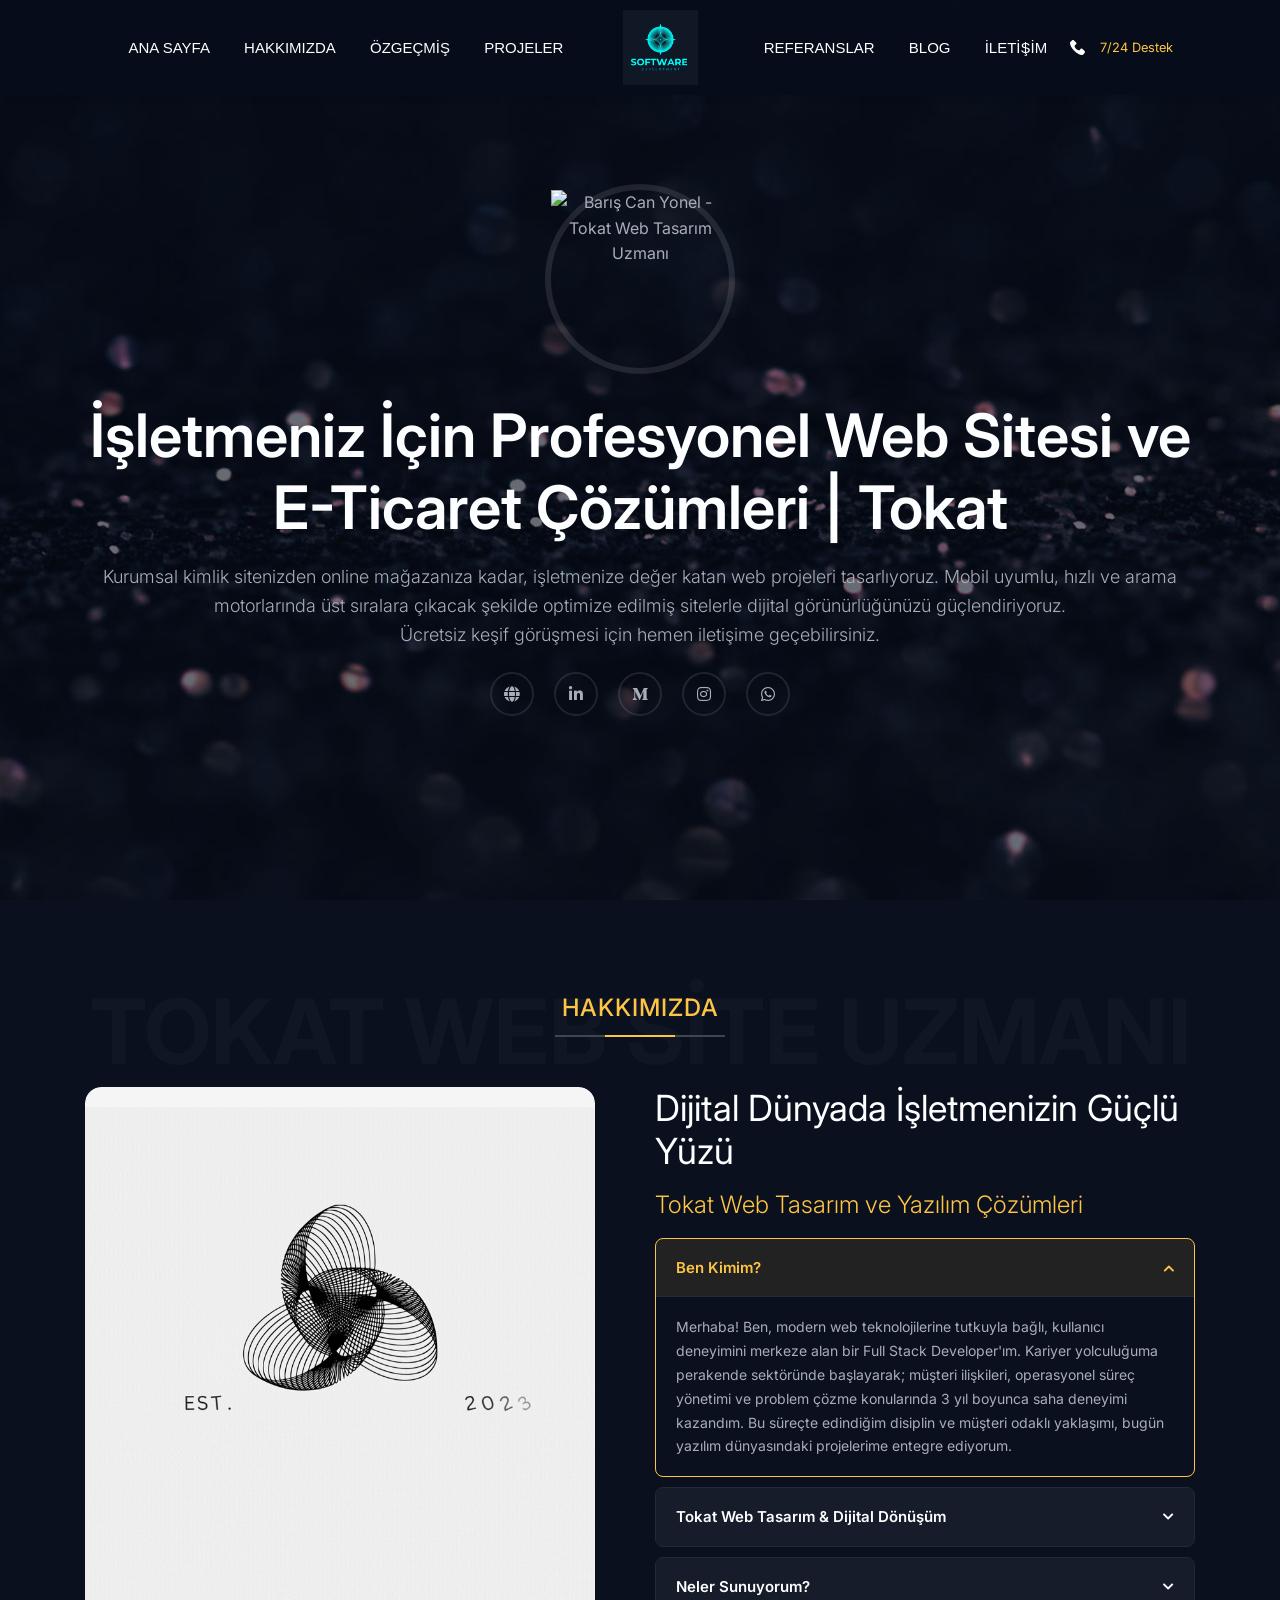
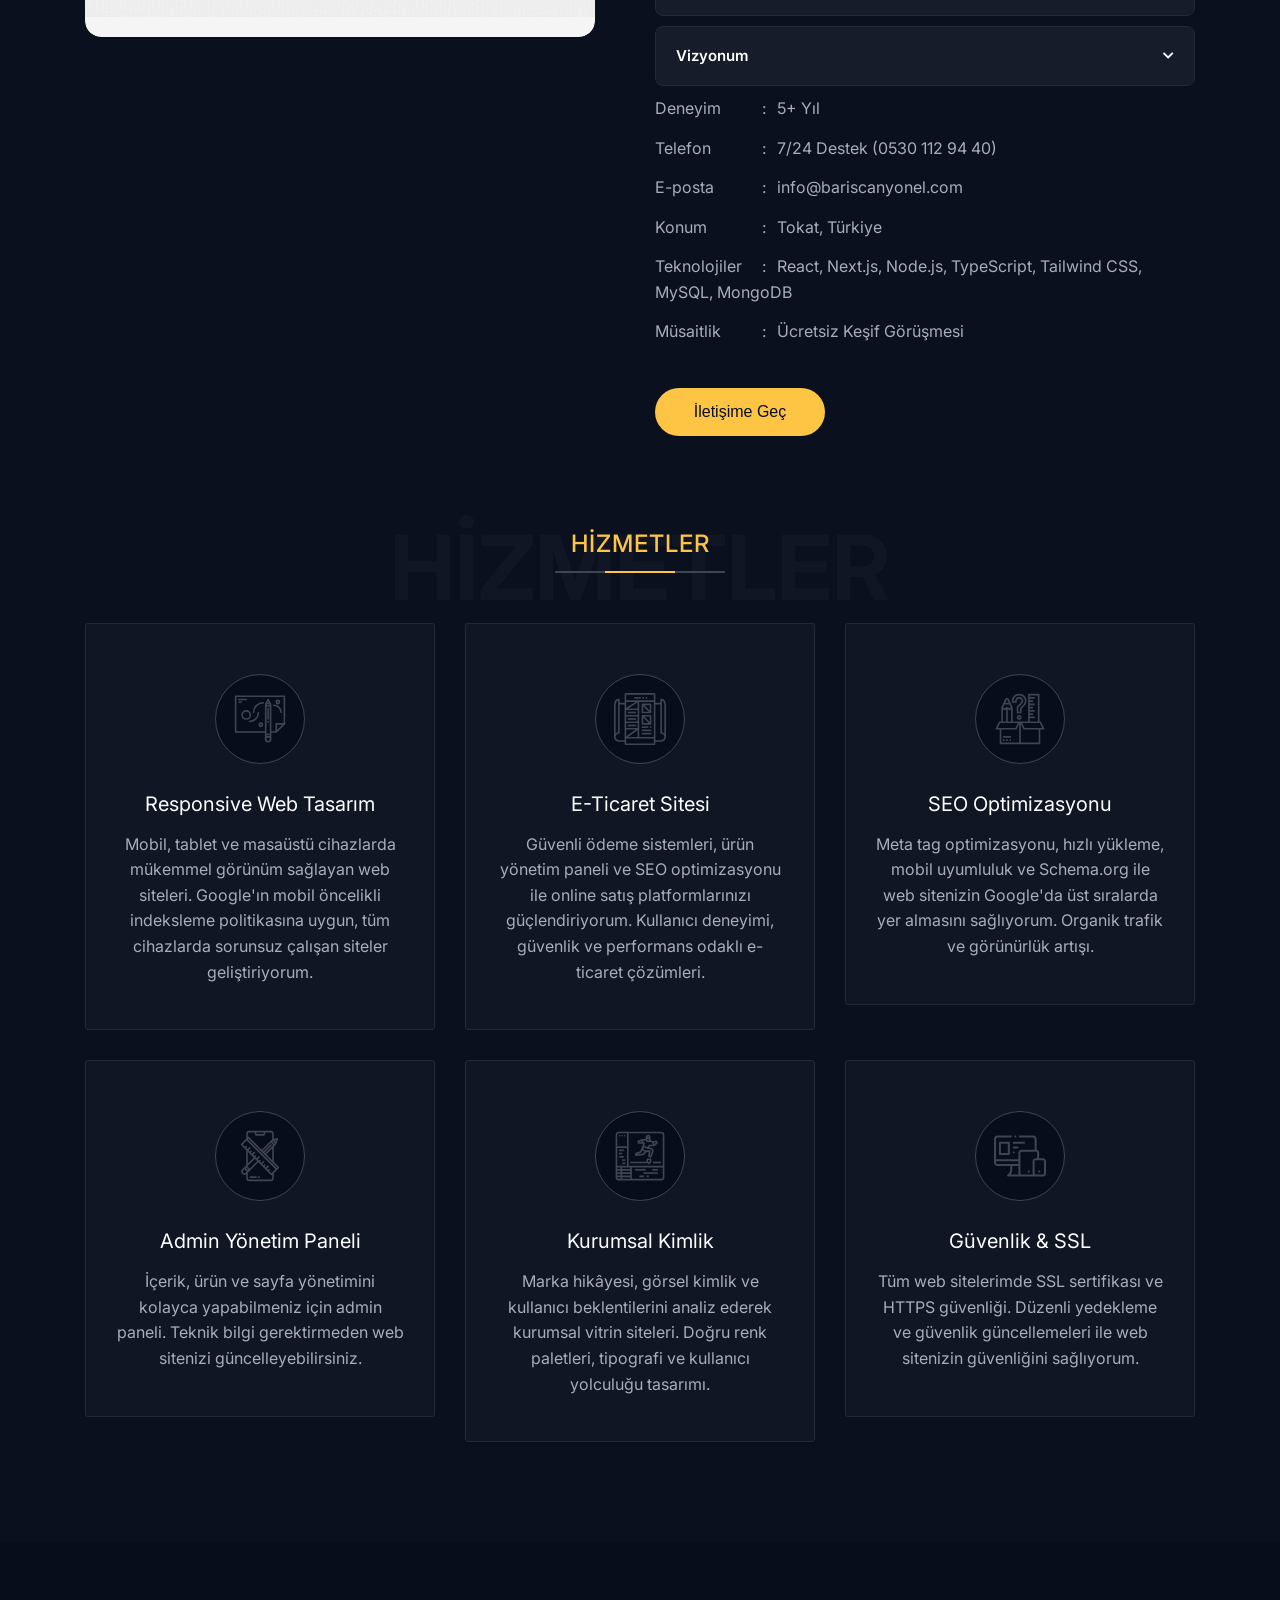
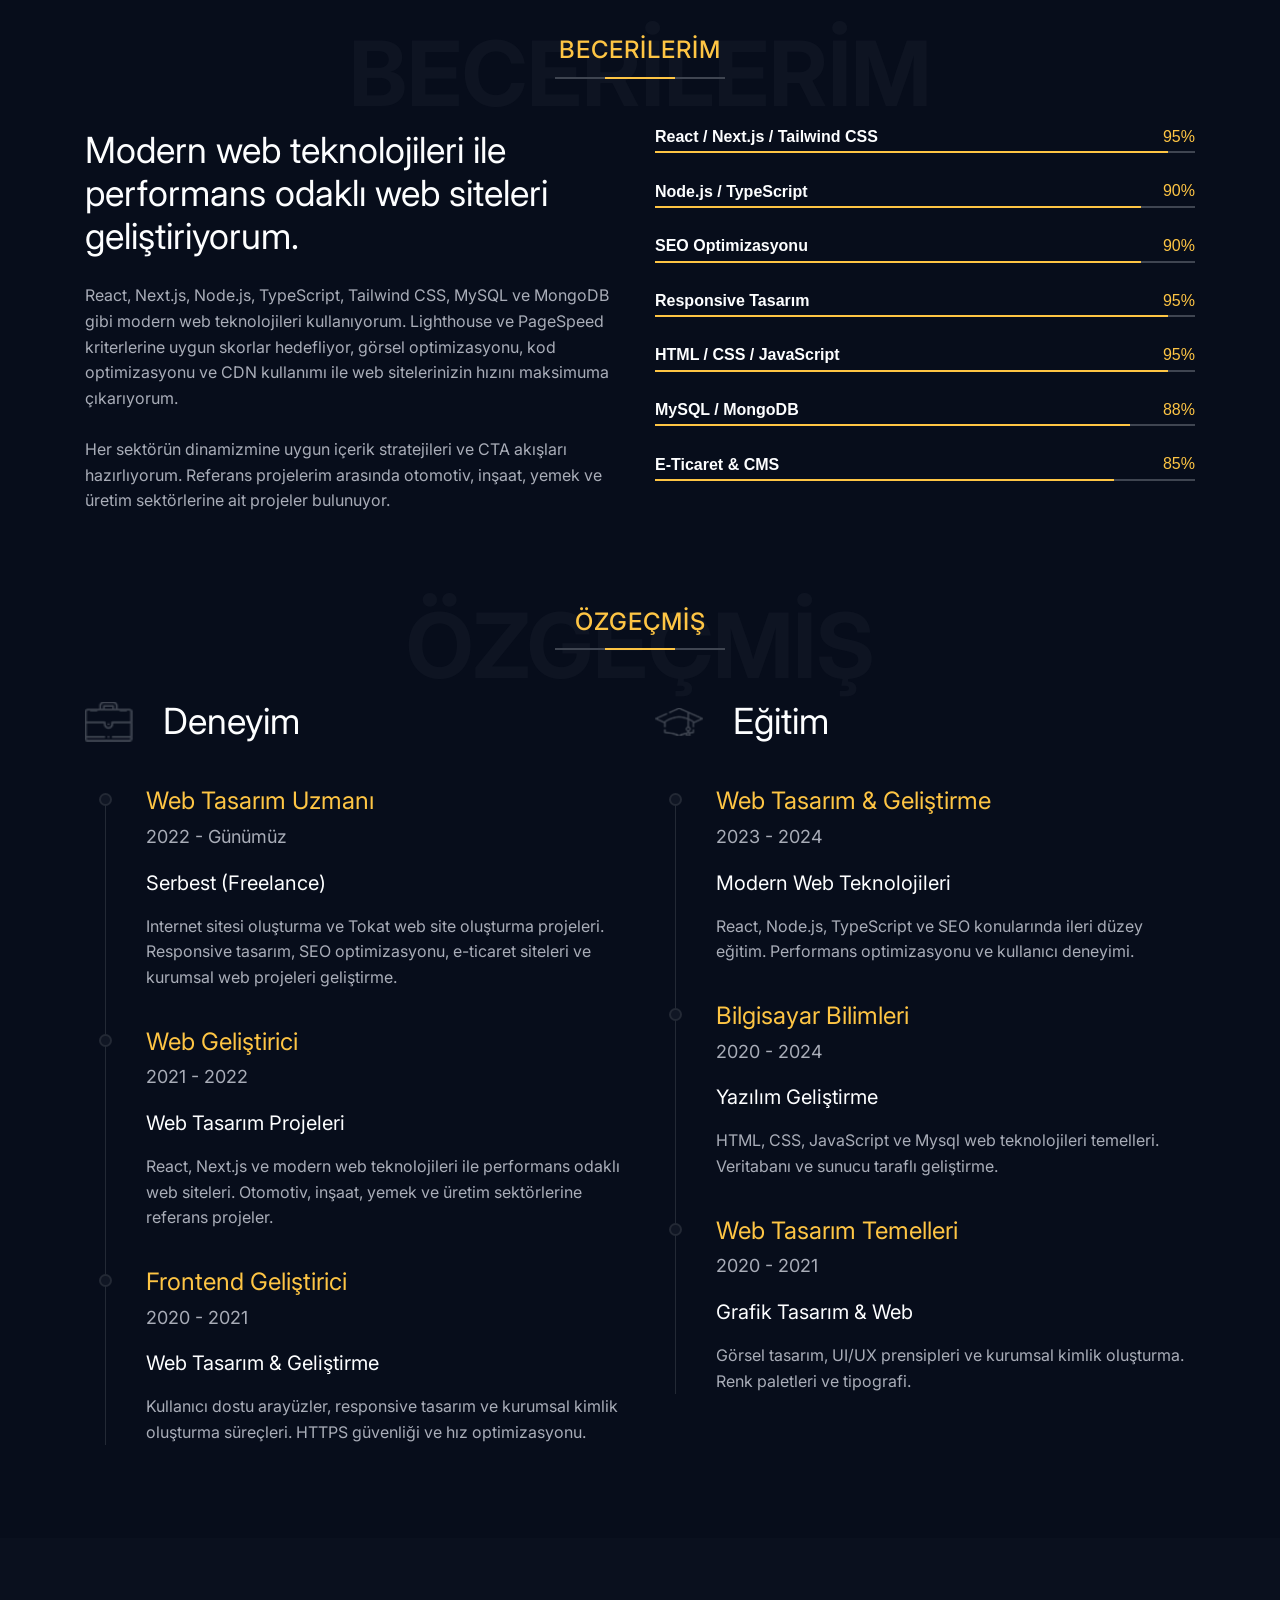
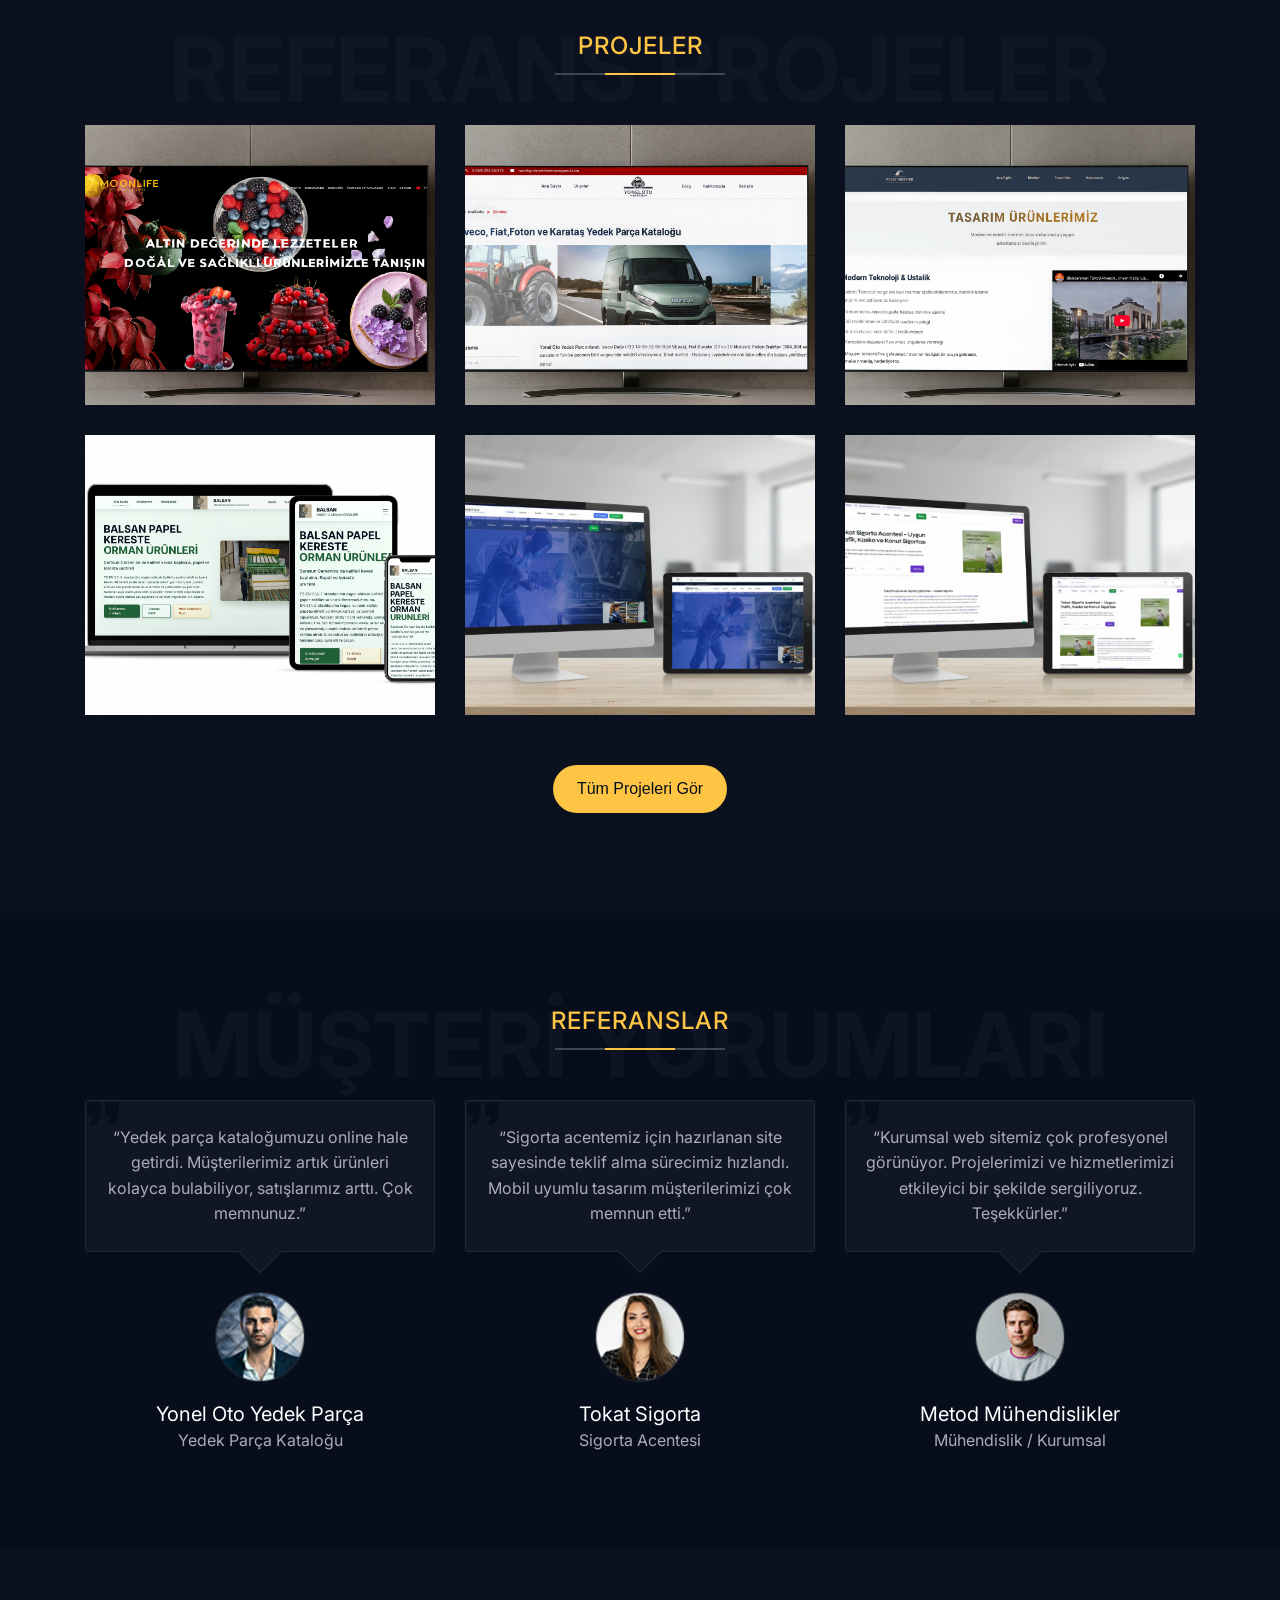
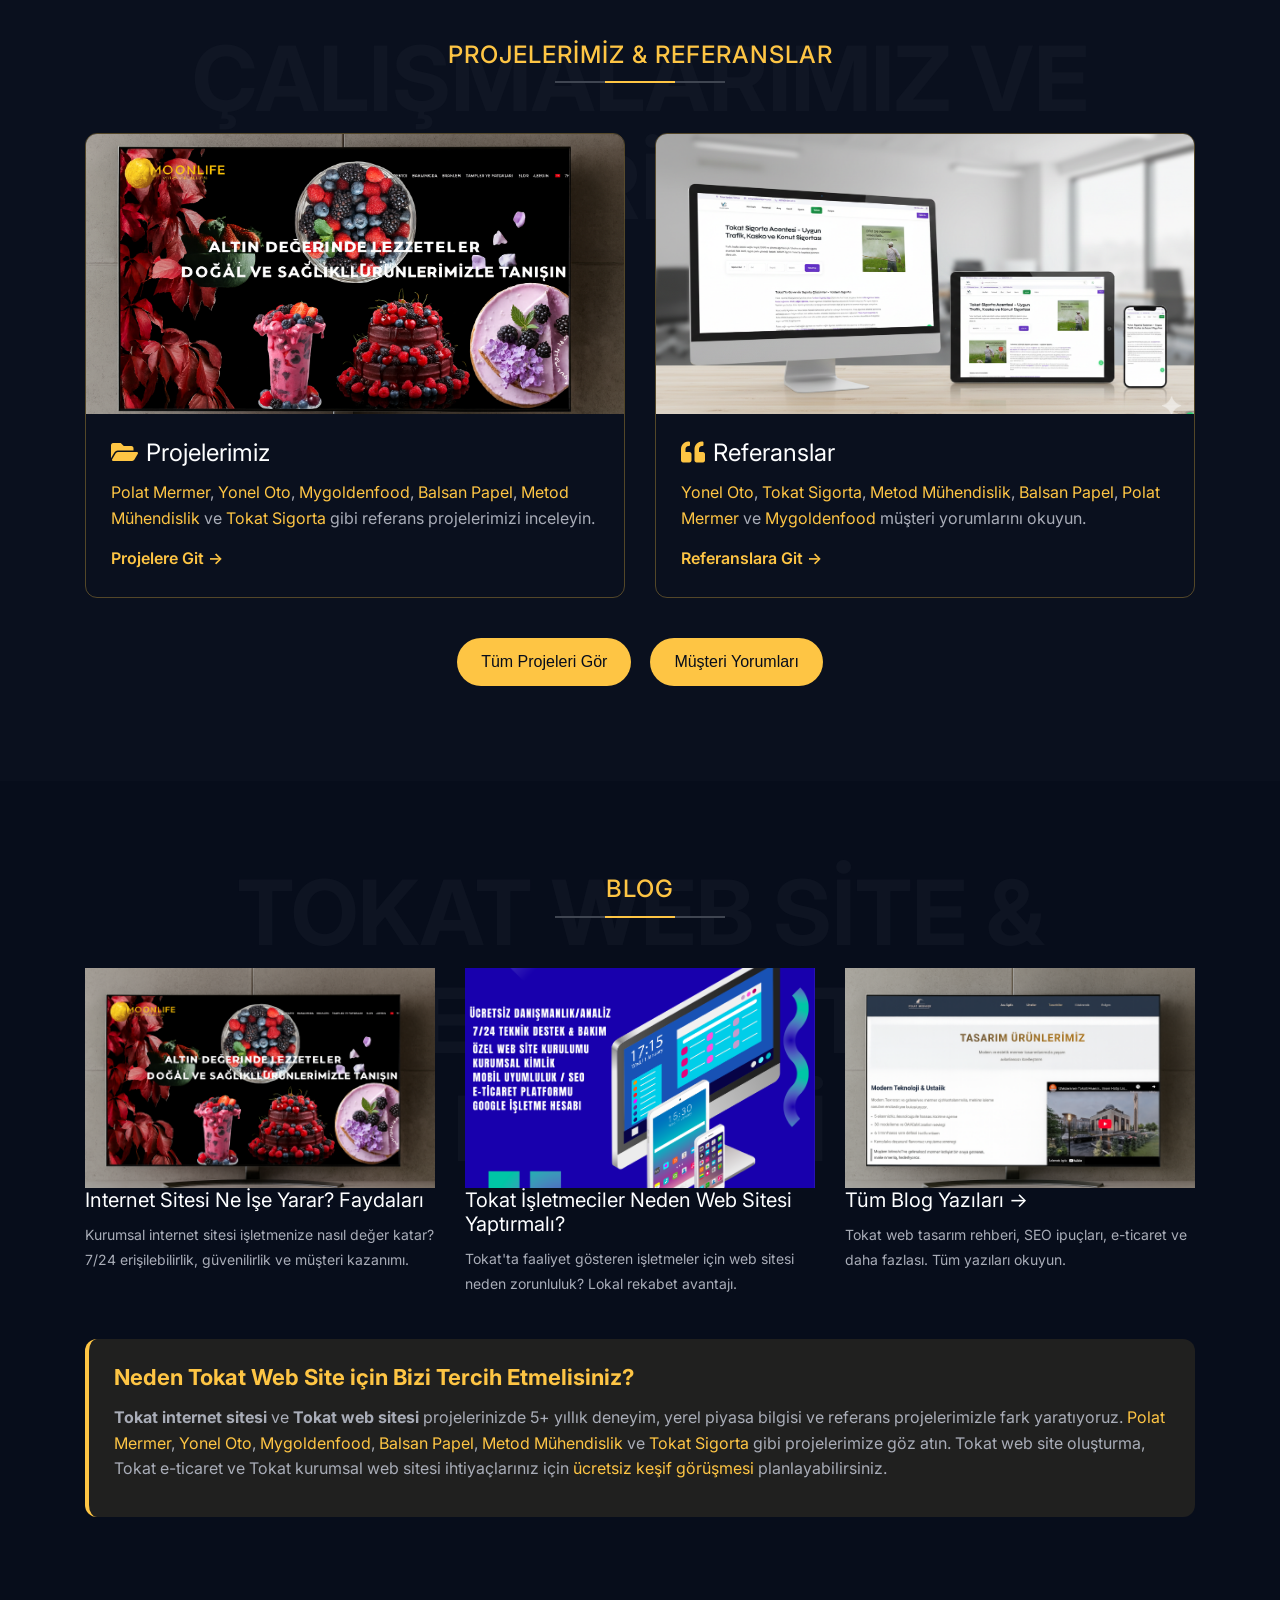
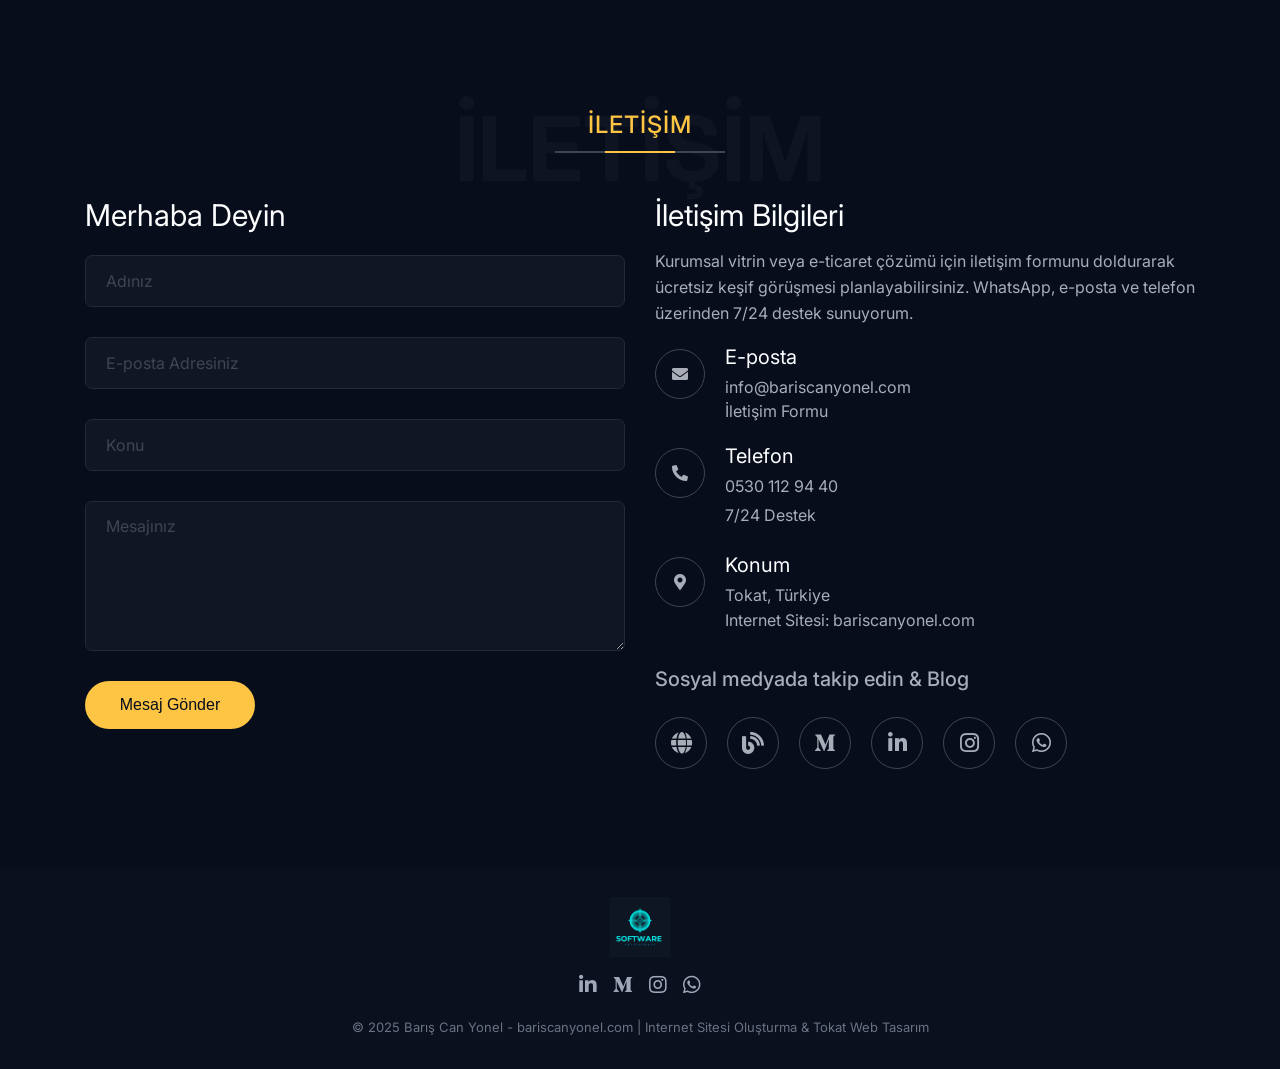
==== commit cd6b145b: "Hero görsel path düzeltmesi: canlıda yükleme için root-relative (/assets/...) Co-authored-by: Cursor" ====
--- a/index.html
+++ b/index.html
@@ -12,9 +12,8 @@
   <!-- Preconnect & Preload for performance -->
   <link rel="preconnect" href="https://fonts.googleapis.com">
   <link rel="preconnect" href="https://fonts.gstatic.com" crossorigin>
-  <link rel="preload" href="assets/img/section/hero-img.jpg" as="image">
-  <!-- WebP destekleyen tarayıcılar için modern format (dosyalar eklendiğinde kullanılır) -->
-  <link rel="preload" href="assets/img/hero-bg-1.jpg" as="image">
+  <link rel="preload" href="/assets/img/section/hero-img.jpg" as="image">
+  <link rel="preload" href="/assets/img/hero-bg-1.jpg" as="image">
   <meta name="author" content="Barış Can Yonel">
   <meta name="description" content="Tokat web site oluşturma, Tokat internet sitesi yapımı - Profesyonel web tasarım. Responsive tasarım, SEO optimizasyonu, e-ticaret. Tokat'ta web sitesi ihtiyaçlarınız için 7/24 destek.">
   <meta name="keywords" content="Tokat web site, Tokat internet sitesi, Tokat web tasarım, Tokat web sitesi oluşturma, Tokat internet sitesi yapımı, Tokat e-ticaret, Tokat kurumsal web sitesi, web tasarım Tokat">
@@ -147,14 +146,13 @@
 
   <main id="main-content">
   <!-- Start Hero Seciton -->
-  <!-- Arka plan için WebP: hero-bg-1.webp oluşturup data-src-webp="assets/img/hero-bg-1.webp" ekleyebilirsiniz -->
-  <section class="st-hero st-style2 st-bg st-dynamic-bg st-ripple-version" data-src="assets/img/hero-bg-1.jpg" aria-labelledby="hero-heading">
+  <section class="st-hero st-style2 st-bg st-dynamic-bg st-ripple-version" data-src="/assets/img/hero-bg-1.jpg" aria-labelledby="hero-heading">
     <div class="container">
       <div class="st-hero-text">
         <div class="st-author">
           <picture>
-            <source type="image/webp" srcset="assets/img/section/hero-img.webp">
-            <img src="assets/img/section/hero-img.jpg" alt="Barış Can Yonel - Tokat Web Tasarım Uzmanı" width="200" height="200" fetchpriority="high">
+            <source type="image/webp" srcset="/assets/img/section/hero-img.webp">
+            <img src="/assets/img/section/hero-img.jpg" alt="Barış Can Yonel - Tokat Web Tasarım Uzmanı" width="200" height="200" fetchpriority="high">
           </picture>
         </div>
         <h1 id="hero-heading">İşletmeniz İçin Profesyonel Web Sitesi ve E-Ticaret Çözümleri | Tokat</h1>
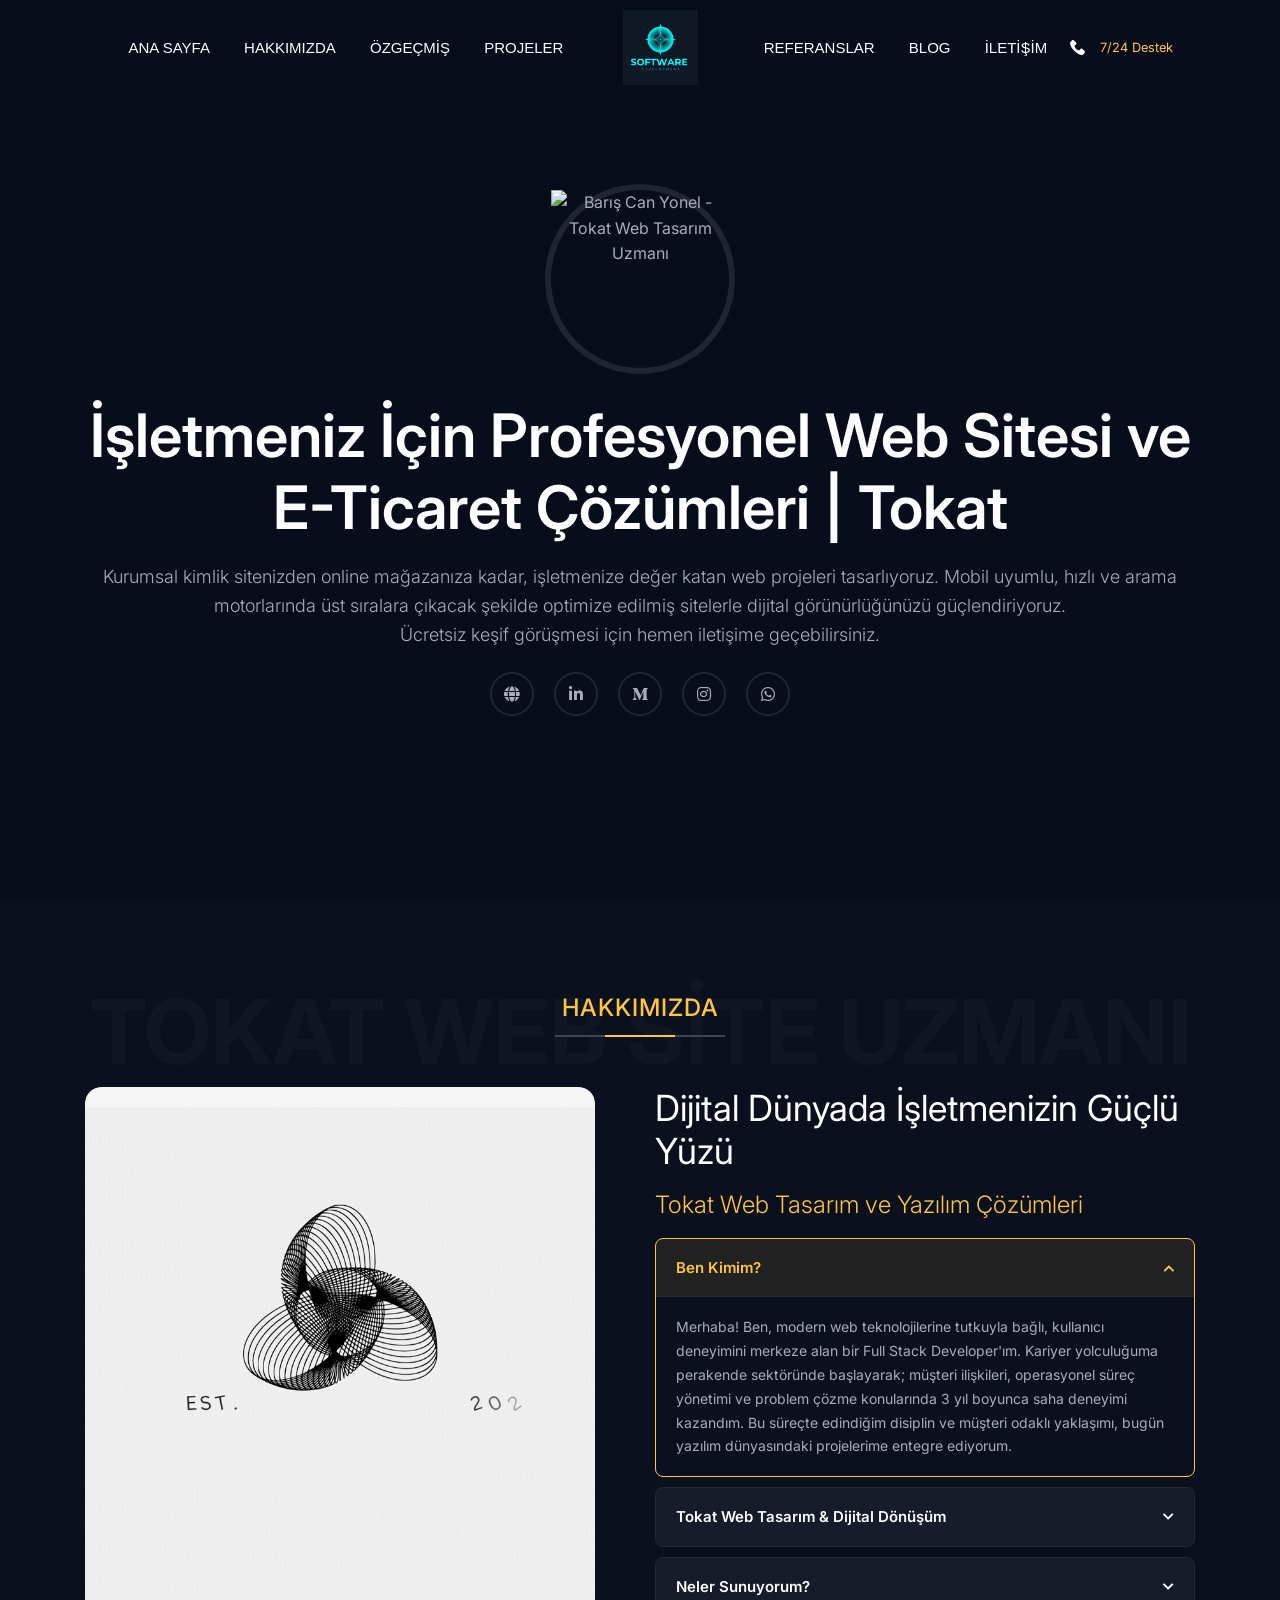
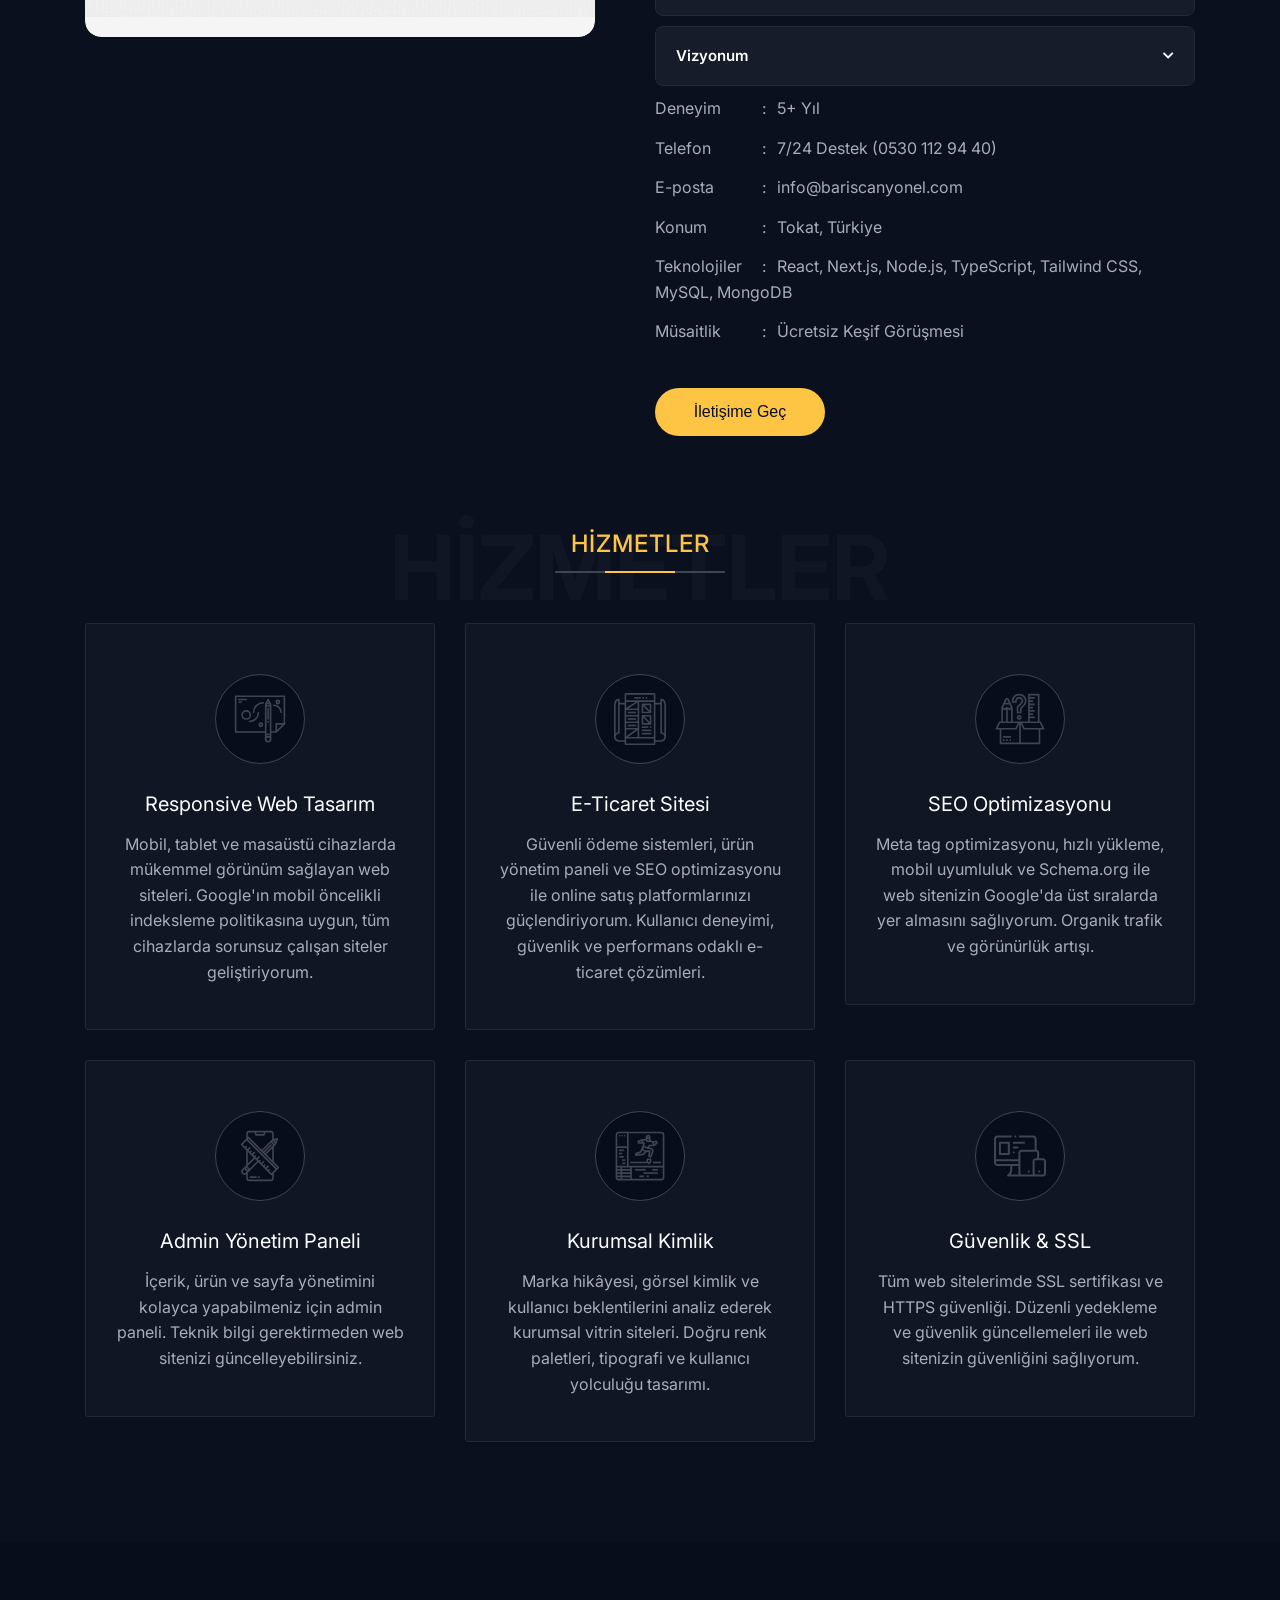
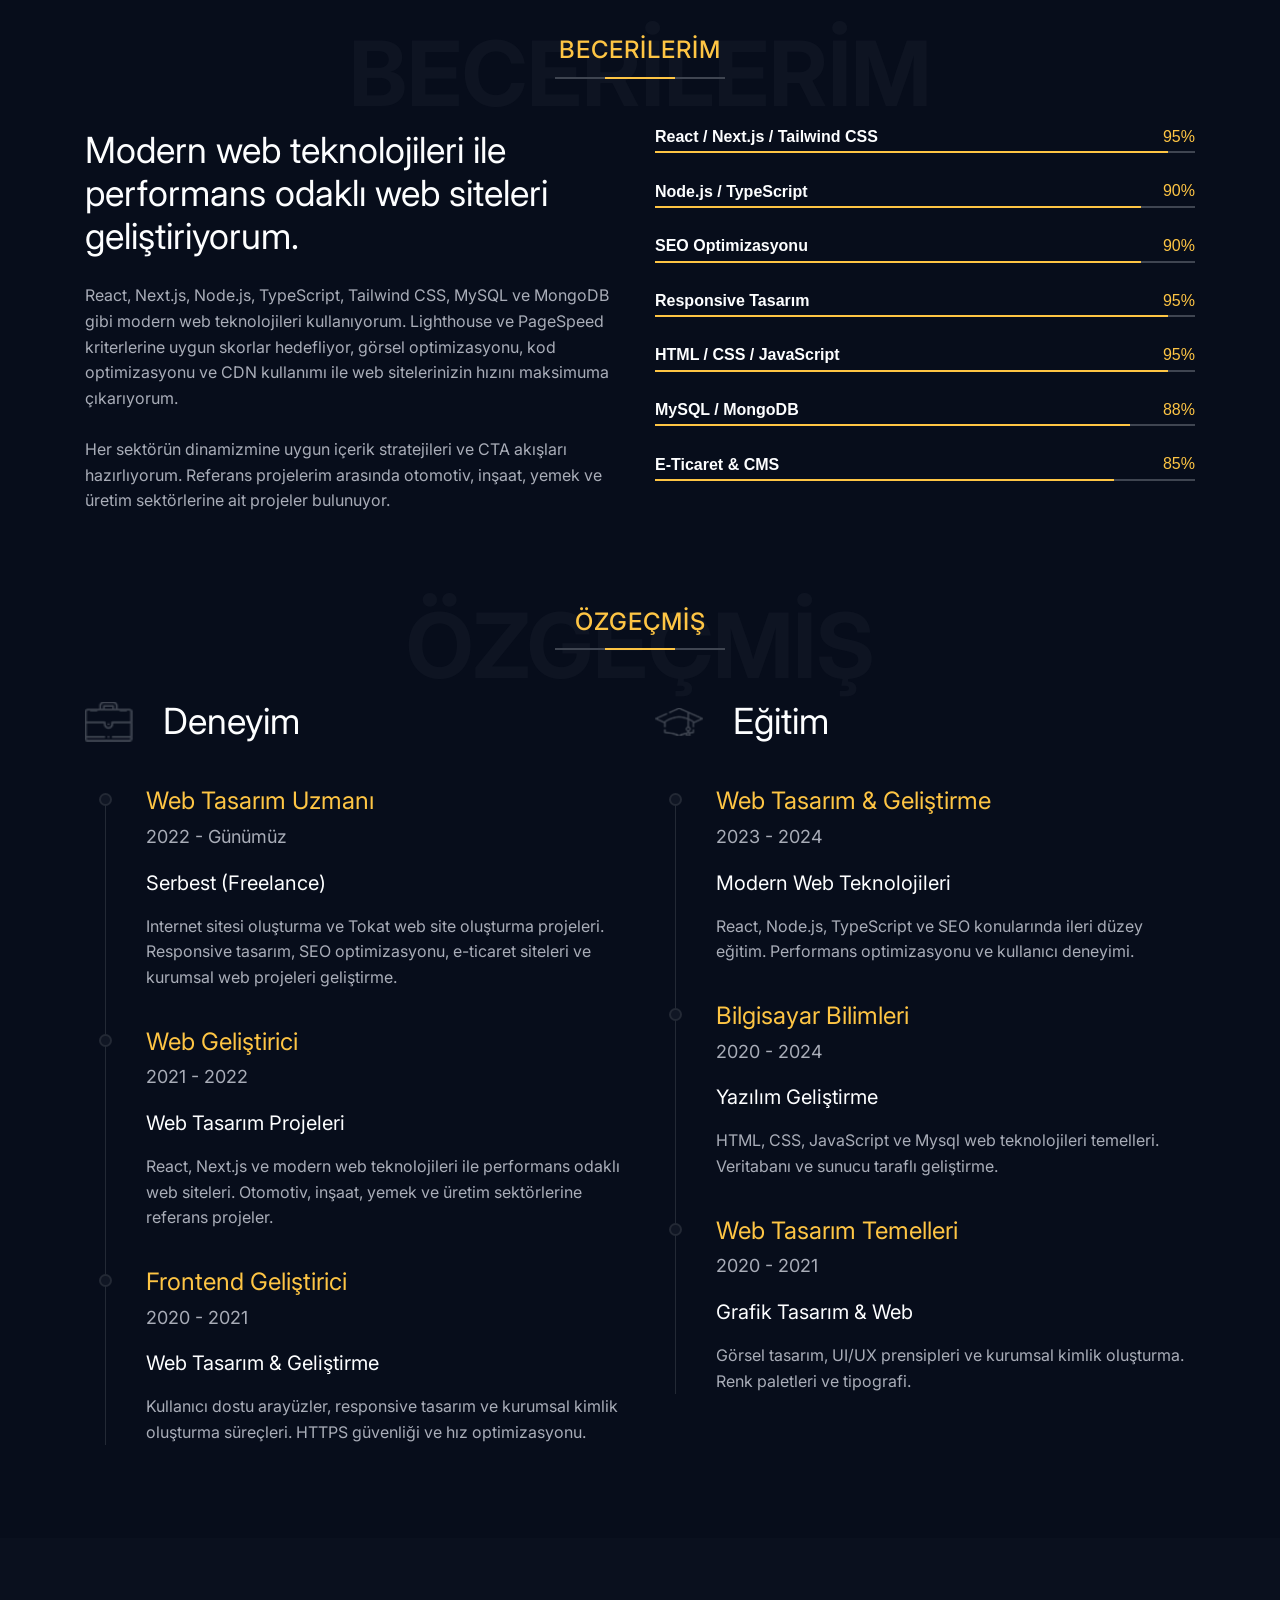
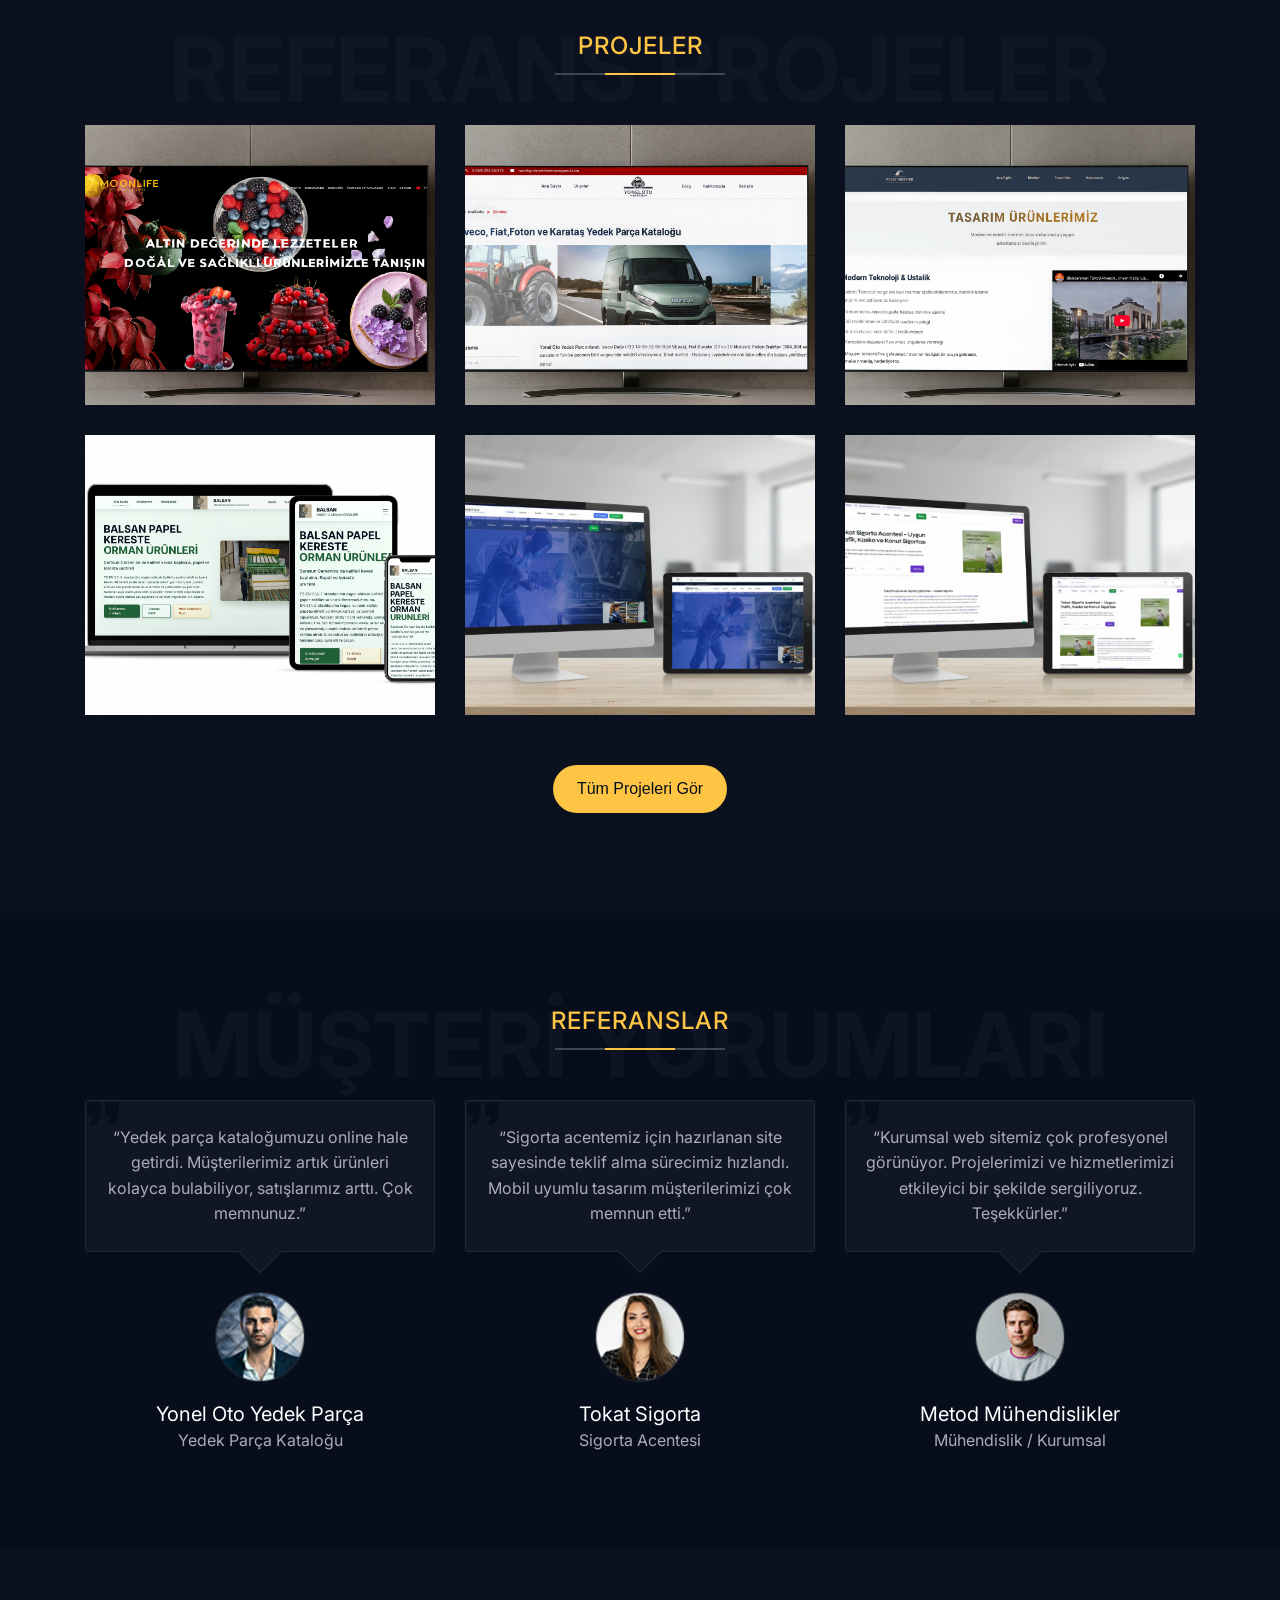
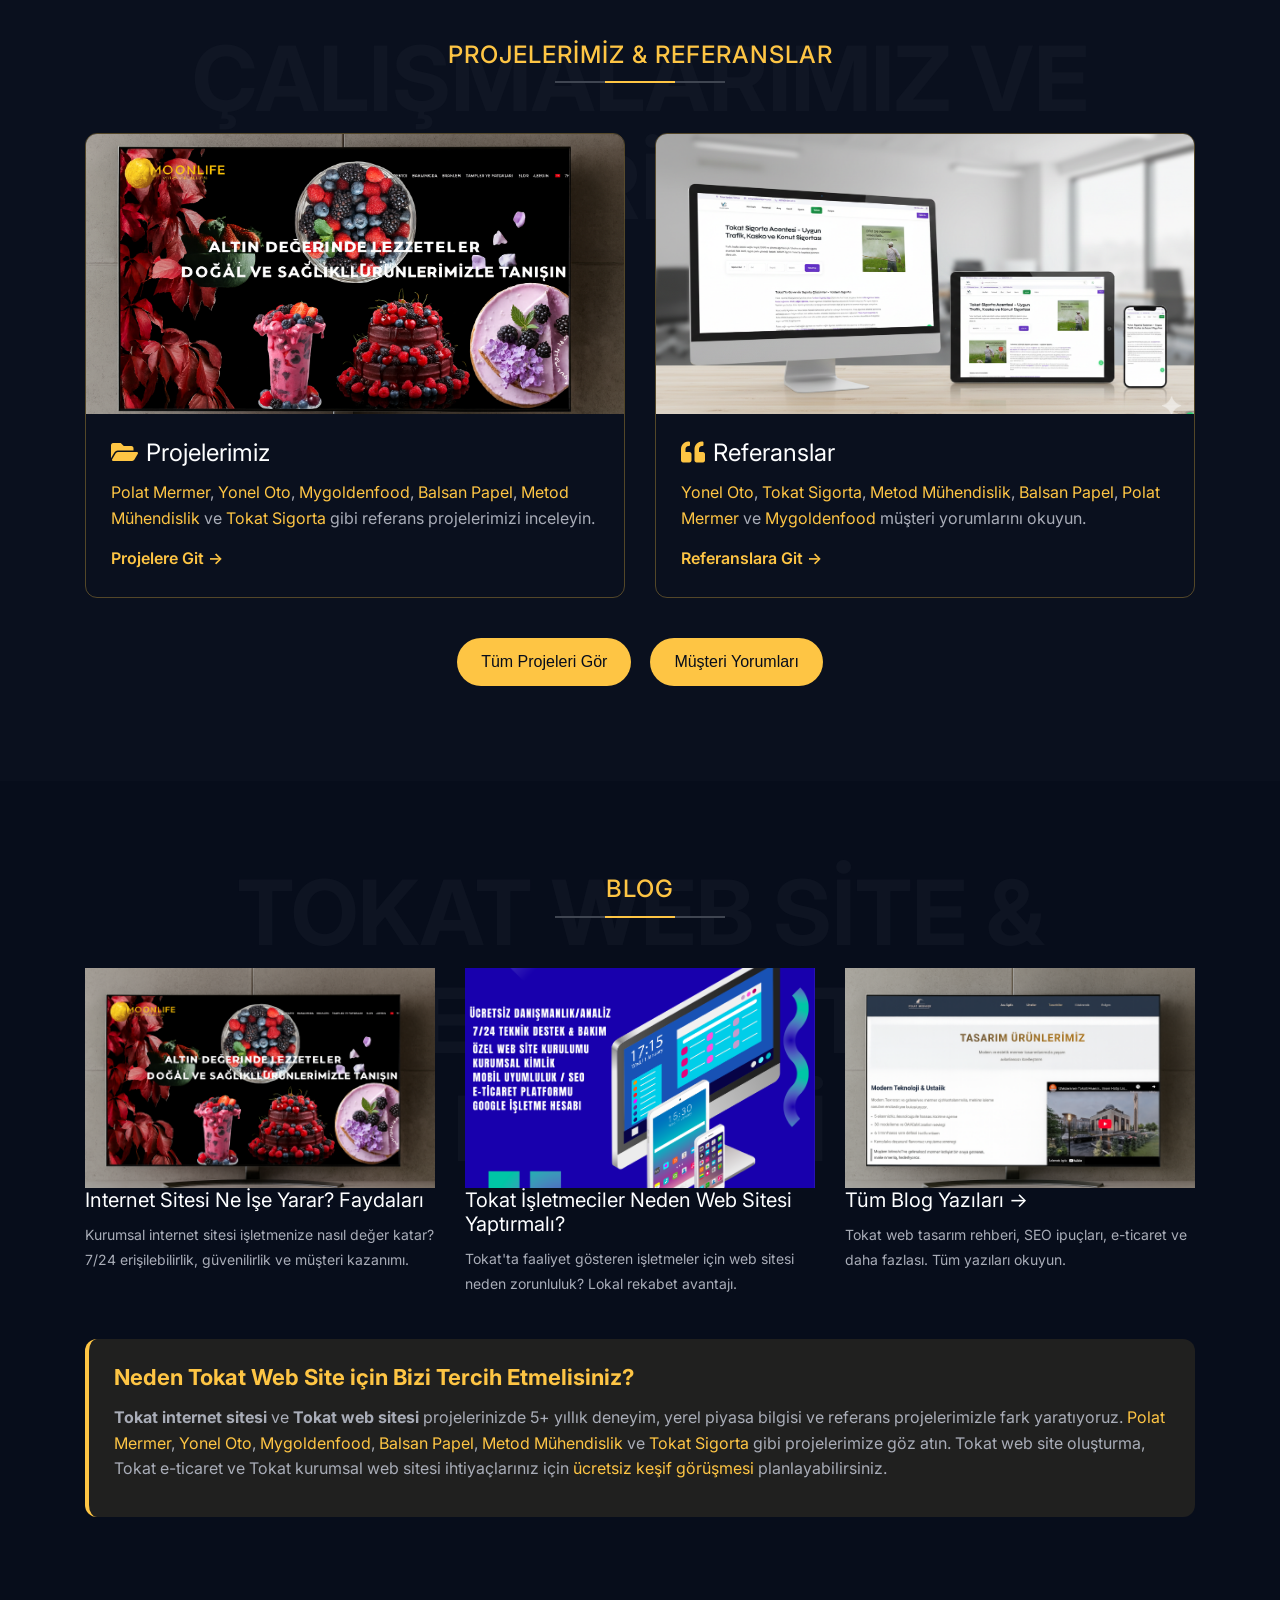
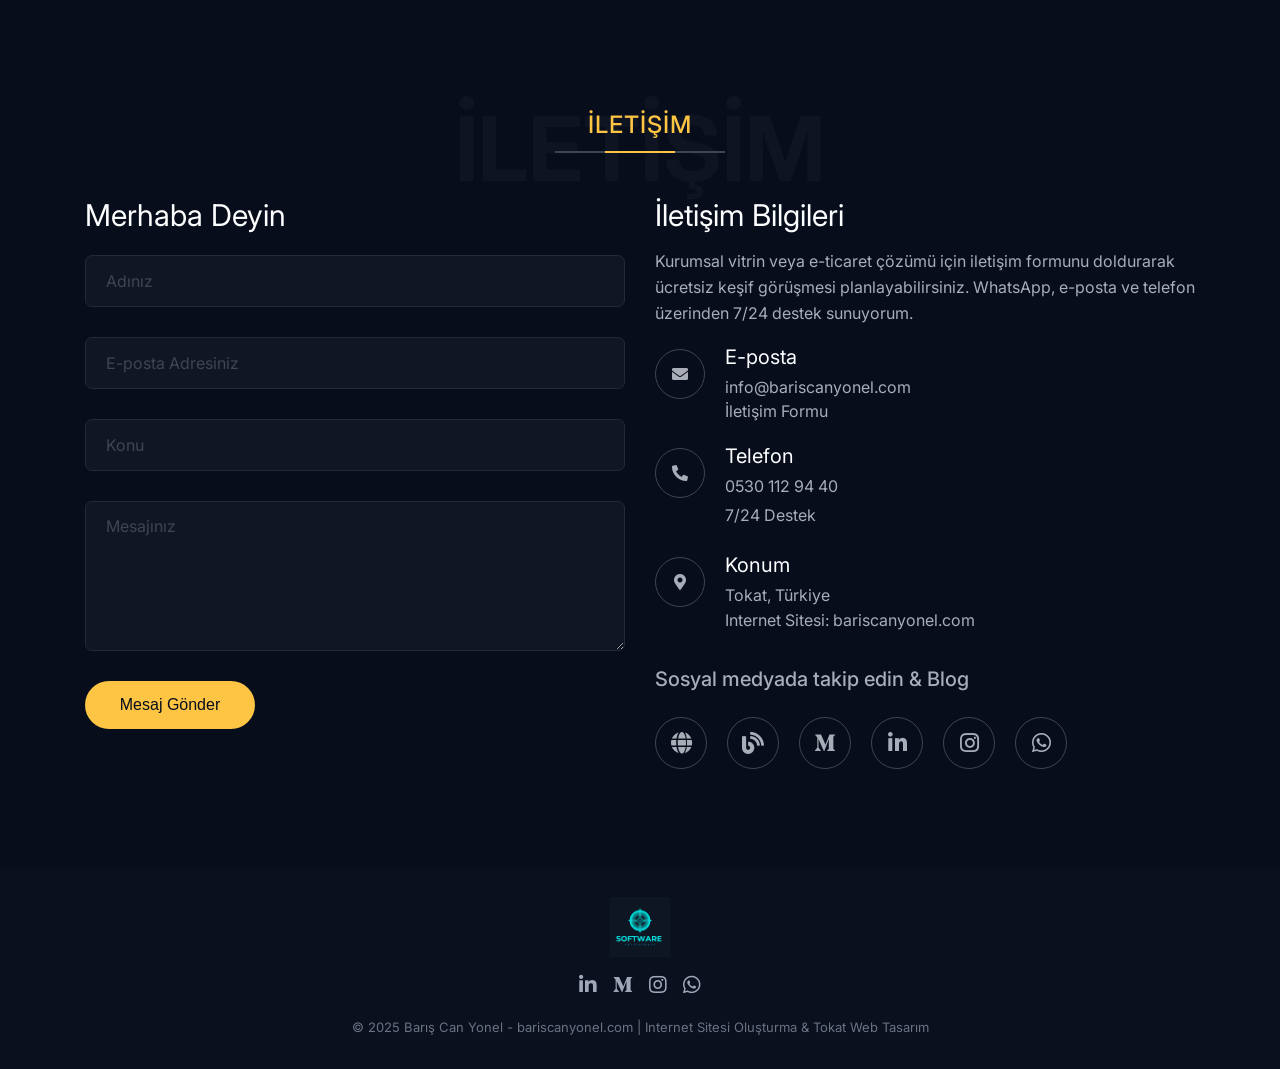
==== commit b4293bea: "Özgünlük/E-E-A-T: SEO rehberi, yazar kutusu, Schema author url, deneyim cümlesi Co-authored-by: Curs" ====
--- a/index.html
+++ b/index.html
@@ -12,8 +12,8 @@
   <!-- Preconnect & Preload for performance -->
   <link rel="preconnect" href="https://fonts.googleapis.com">
   <link rel="preconnect" href="https://fonts.gstatic.com" crossorigin>
-  <link rel="preload" href="/assets/img/section/hero-img.jpg" as="image">
-  <link rel="preload" href="/assets/img/hero-bg-1.jpg" as="image">
+  <link rel="preload" href="https://www.bariscanyonel.com/assets/img/section/hero-img.jpg" as="image">
+  <link rel="preload" href="https://www.bariscanyonel.com/assets/img/hero-bg-1.jpg" as="image">
   <meta name="author" content="Barış Can Yonel">
   <meta name="description" content="Tokat web site oluşturma, Tokat internet sitesi yapımı - Profesyonel web tasarım. Responsive tasarım, SEO optimizasyonu, e-ticaret. Tokat'ta web sitesi ihtiyaçlarınız için 7/24 destek.">
   <meta name="keywords" content="Tokat web site, Tokat internet sitesi, Tokat web tasarım, Tokat web sitesi oluşturma, Tokat internet sitesi yapımı, Tokat e-ticaret, Tokat kurumsal web sitesi, web tasarım Tokat">
@@ -146,13 +146,13 @@
 
   <main id="main-content">
   <!-- Start Hero Seciton -->
-  <section class="st-hero st-style2 st-bg st-dynamic-bg st-ripple-version" data-src="/assets/img/hero-bg-1.jpg" aria-labelledby="hero-heading">
+  <section class="st-hero st-style2 st-bg st-dynamic-bg st-ripple-version" data-src="https://www.bariscanyonel.com/assets/img/hero-bg-1.jpg" aria-labelledby="hero-heading">
     <div class="container">
       <div class="st-hero-text">
         <div class="st-author">
           <picture>
-            <source type="image/webp" srcset="/assets/img/section/hero-img.webp">
-            <img src="/assets/img/section/hero-img.jpg" alt="Barış Can Yonel - Tokat Web Tasarım Uzmanı" width="200" height="200" fetchpriority="high">
+            <source type="image/webp" srcset="https://www.bariscanyonel.com/assets/img/section/hero-img.webp">
+            <img src="https://www.bariscanyonel.com/assets/img/section/hero-img.jpg" alt="Barış Can Yonel - Tokat Web Tasarım Uzmanı" width="200" height="200" fetchpriority="high">
           </picture>
         </div>
         <h1 id="hero-heading">İşletmeniz İçin Profesyonel Web Sitesi ve E-Ticaret Çözümleri | Tokat</h1>
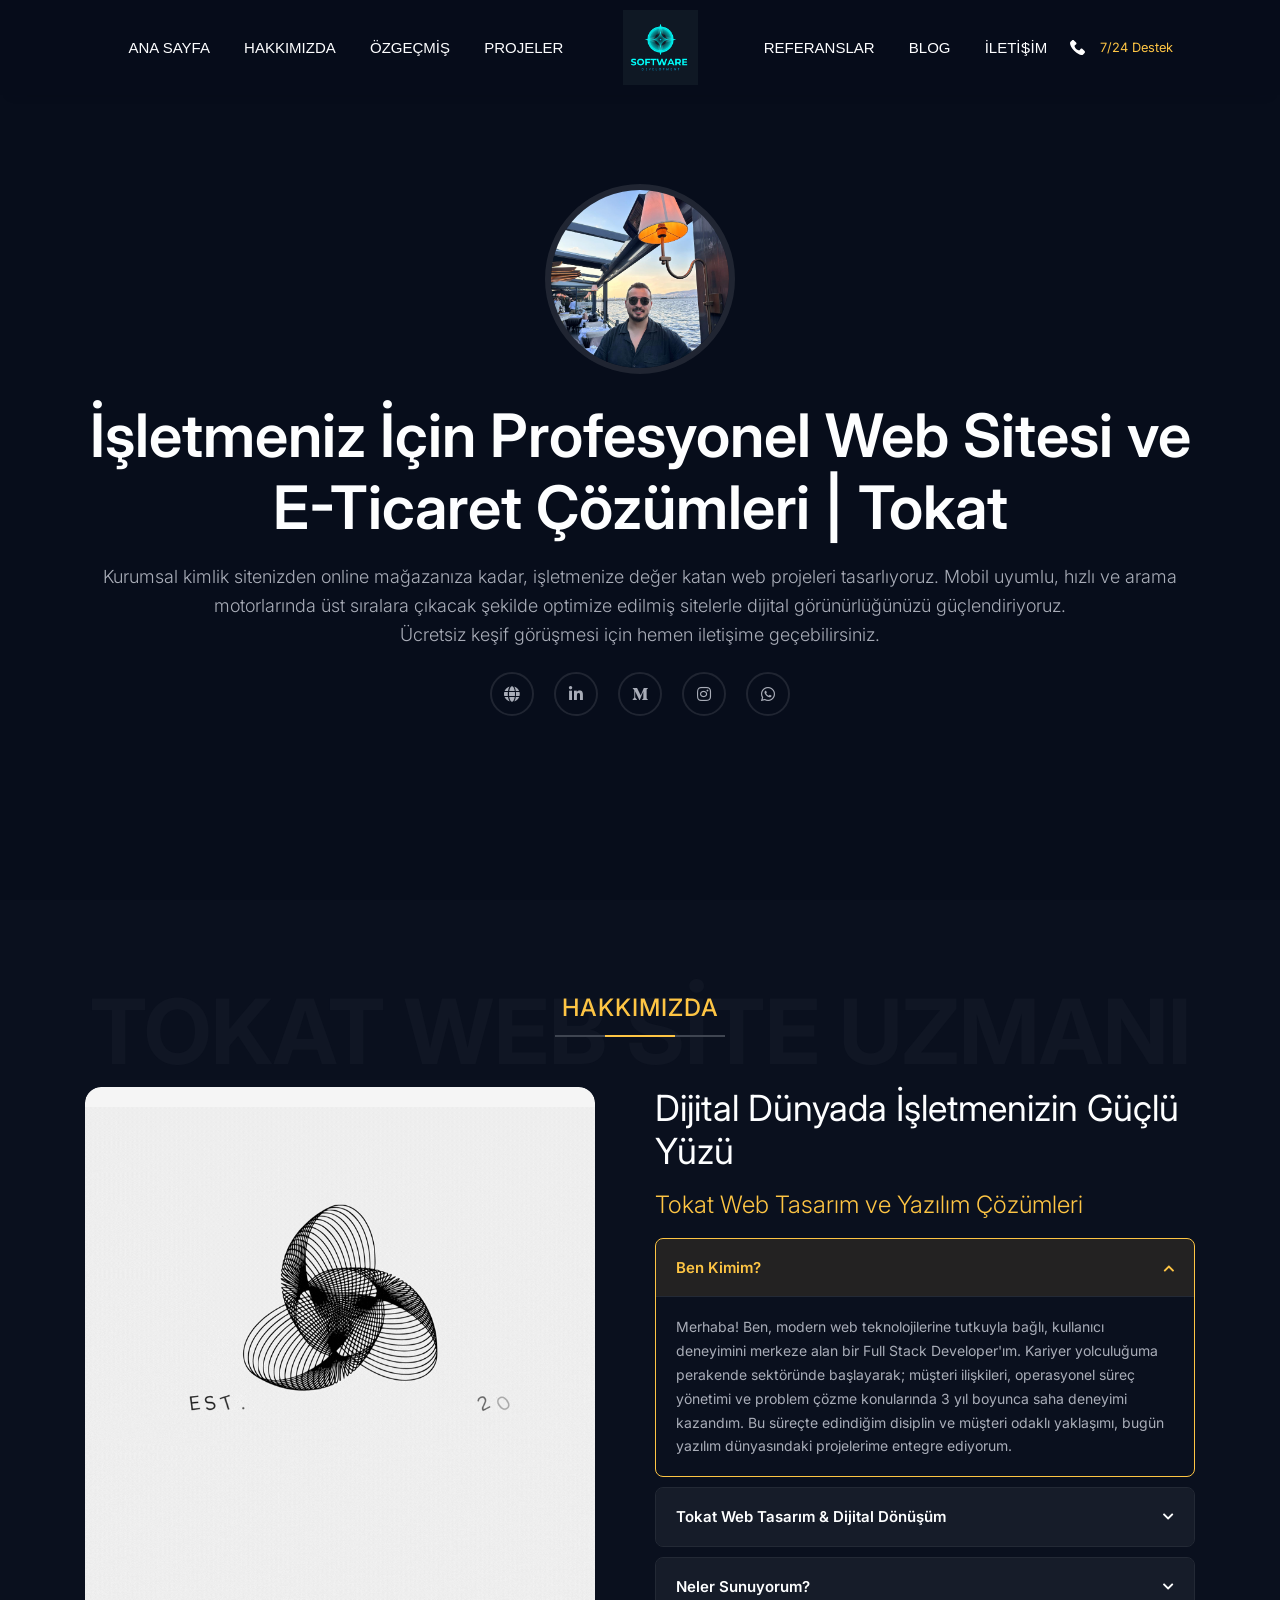
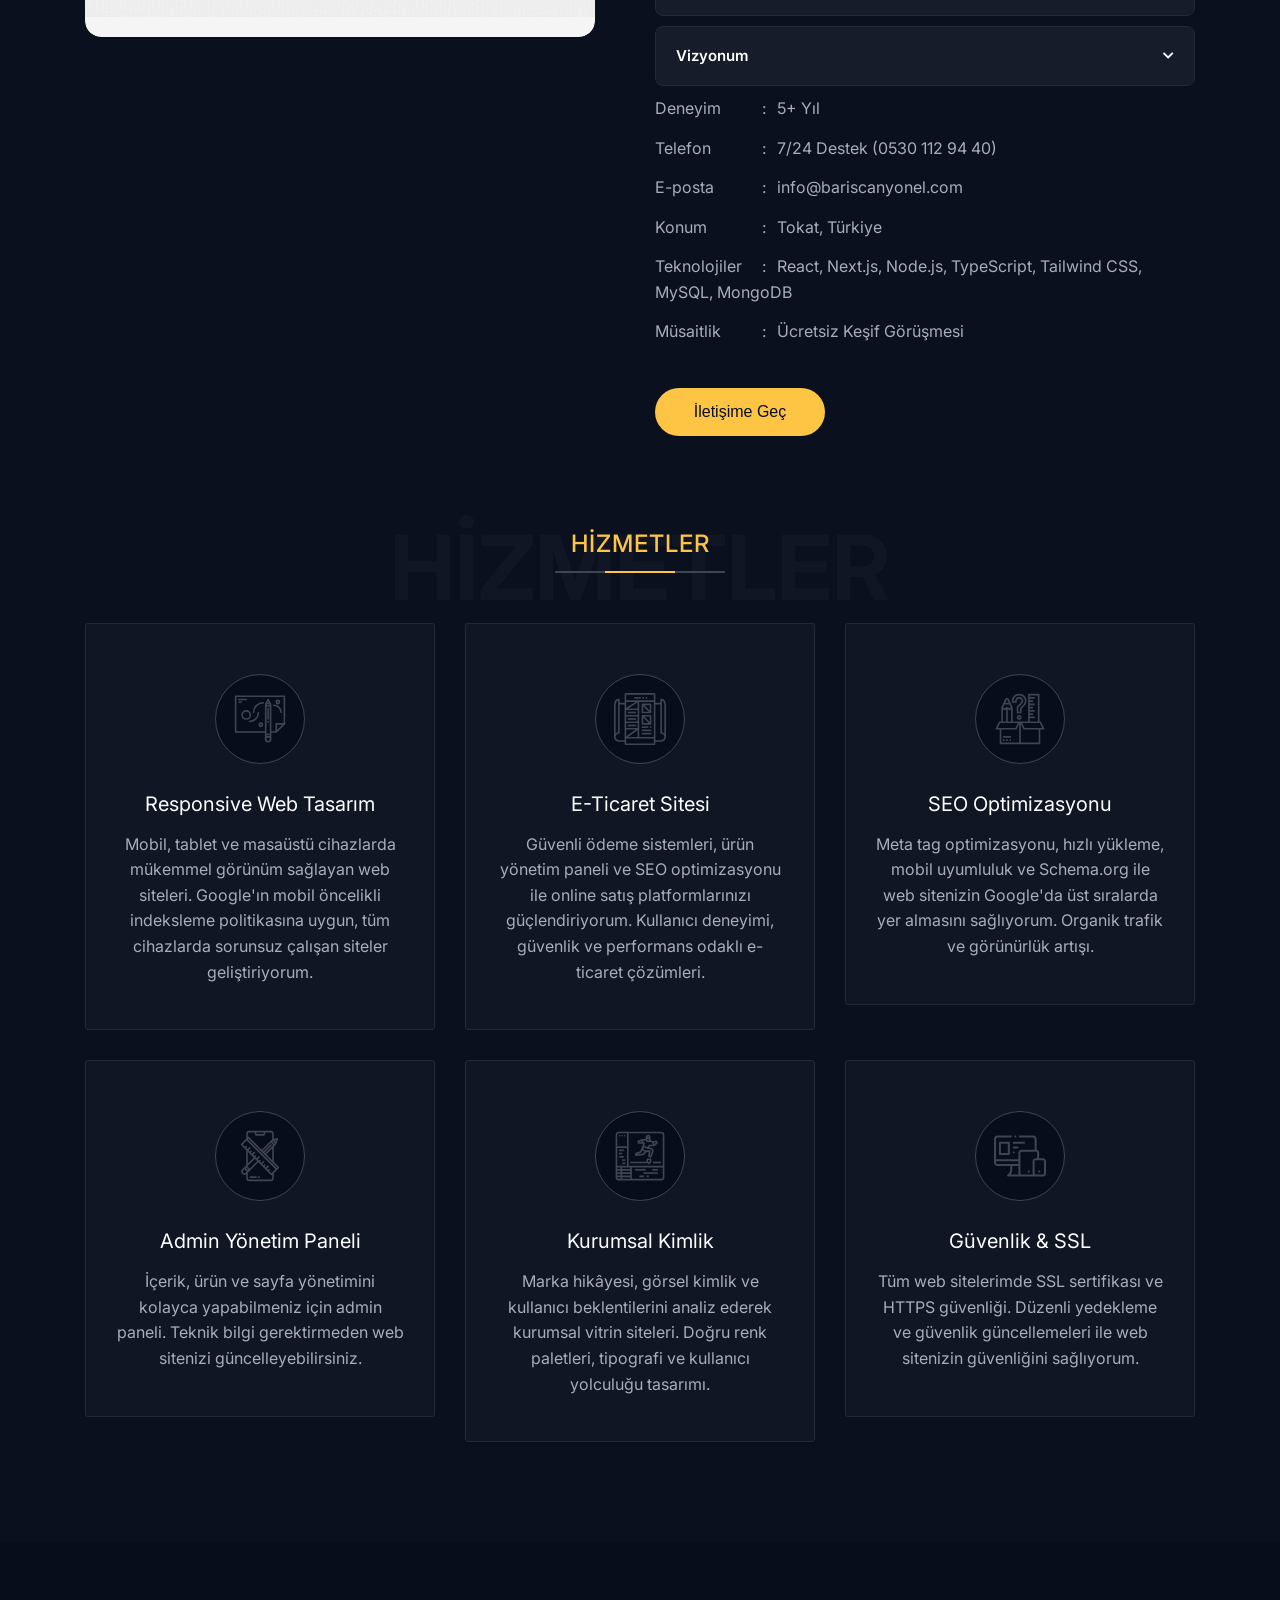
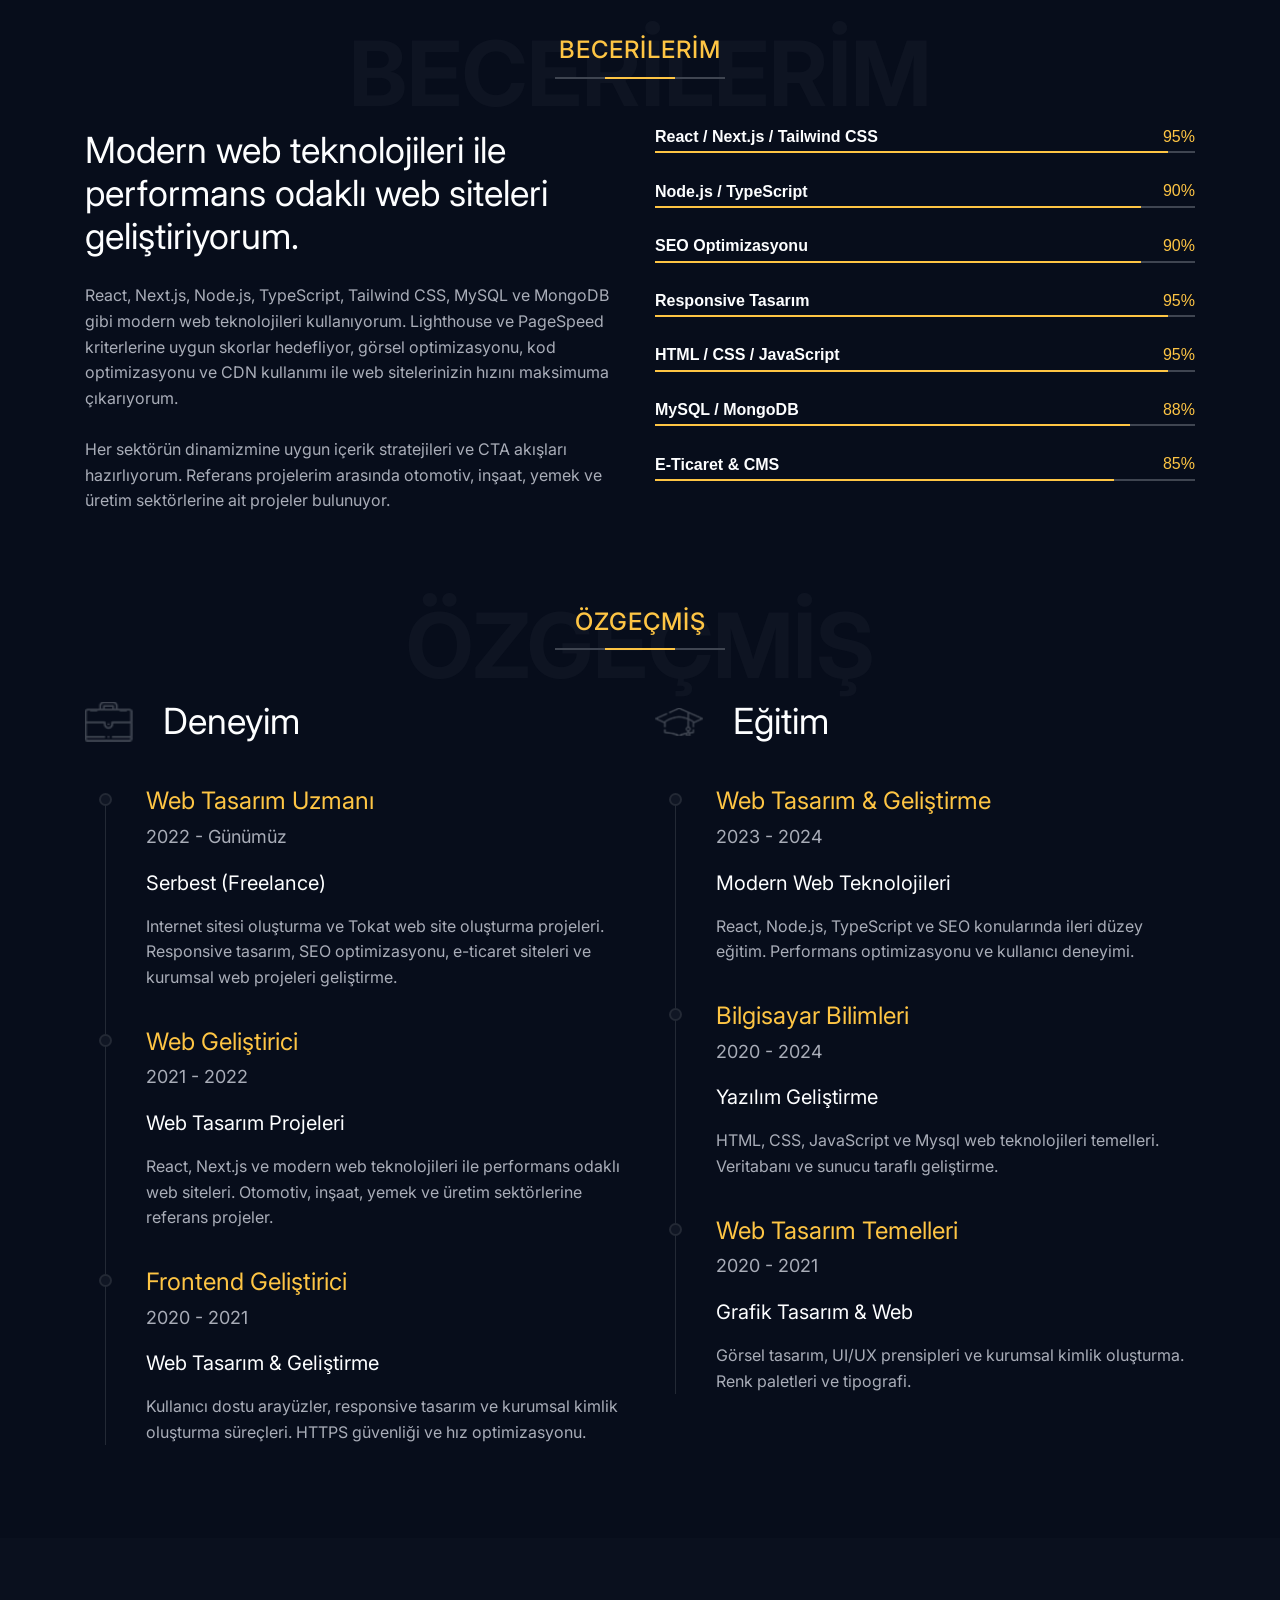
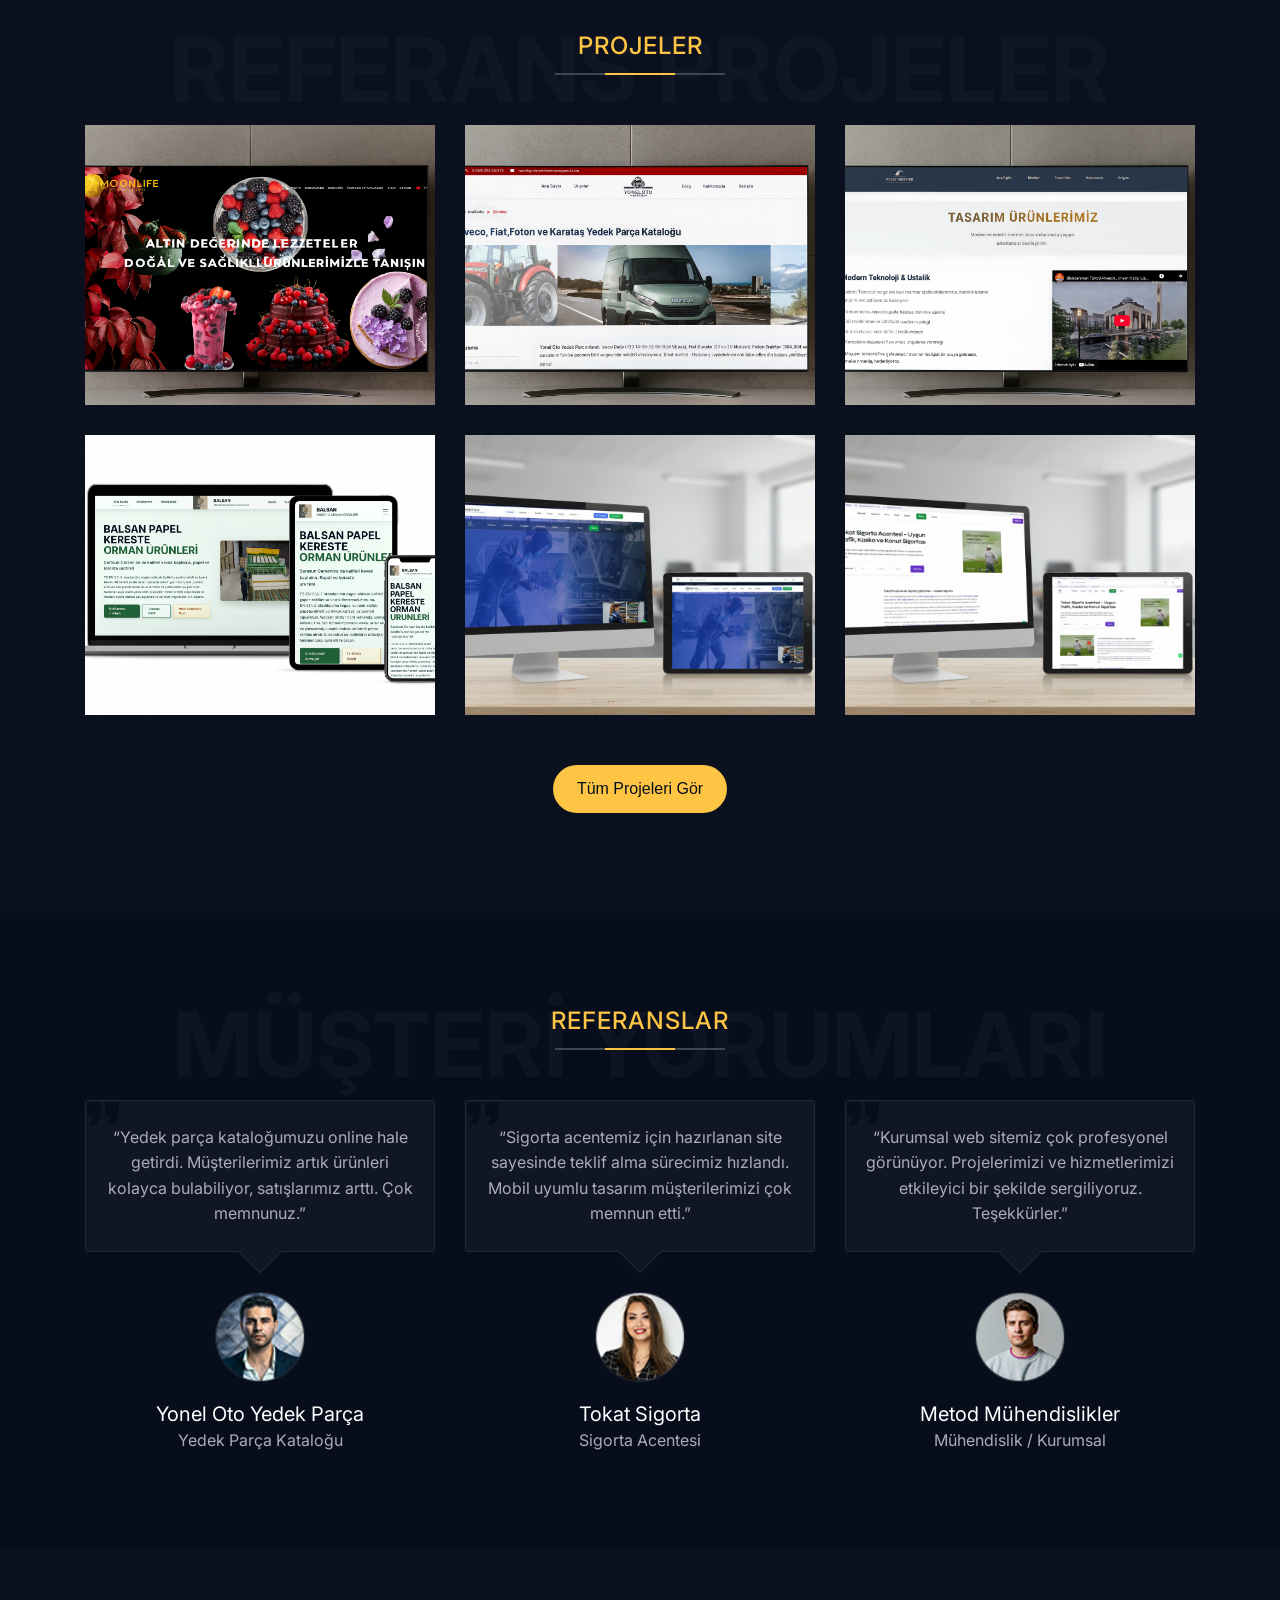
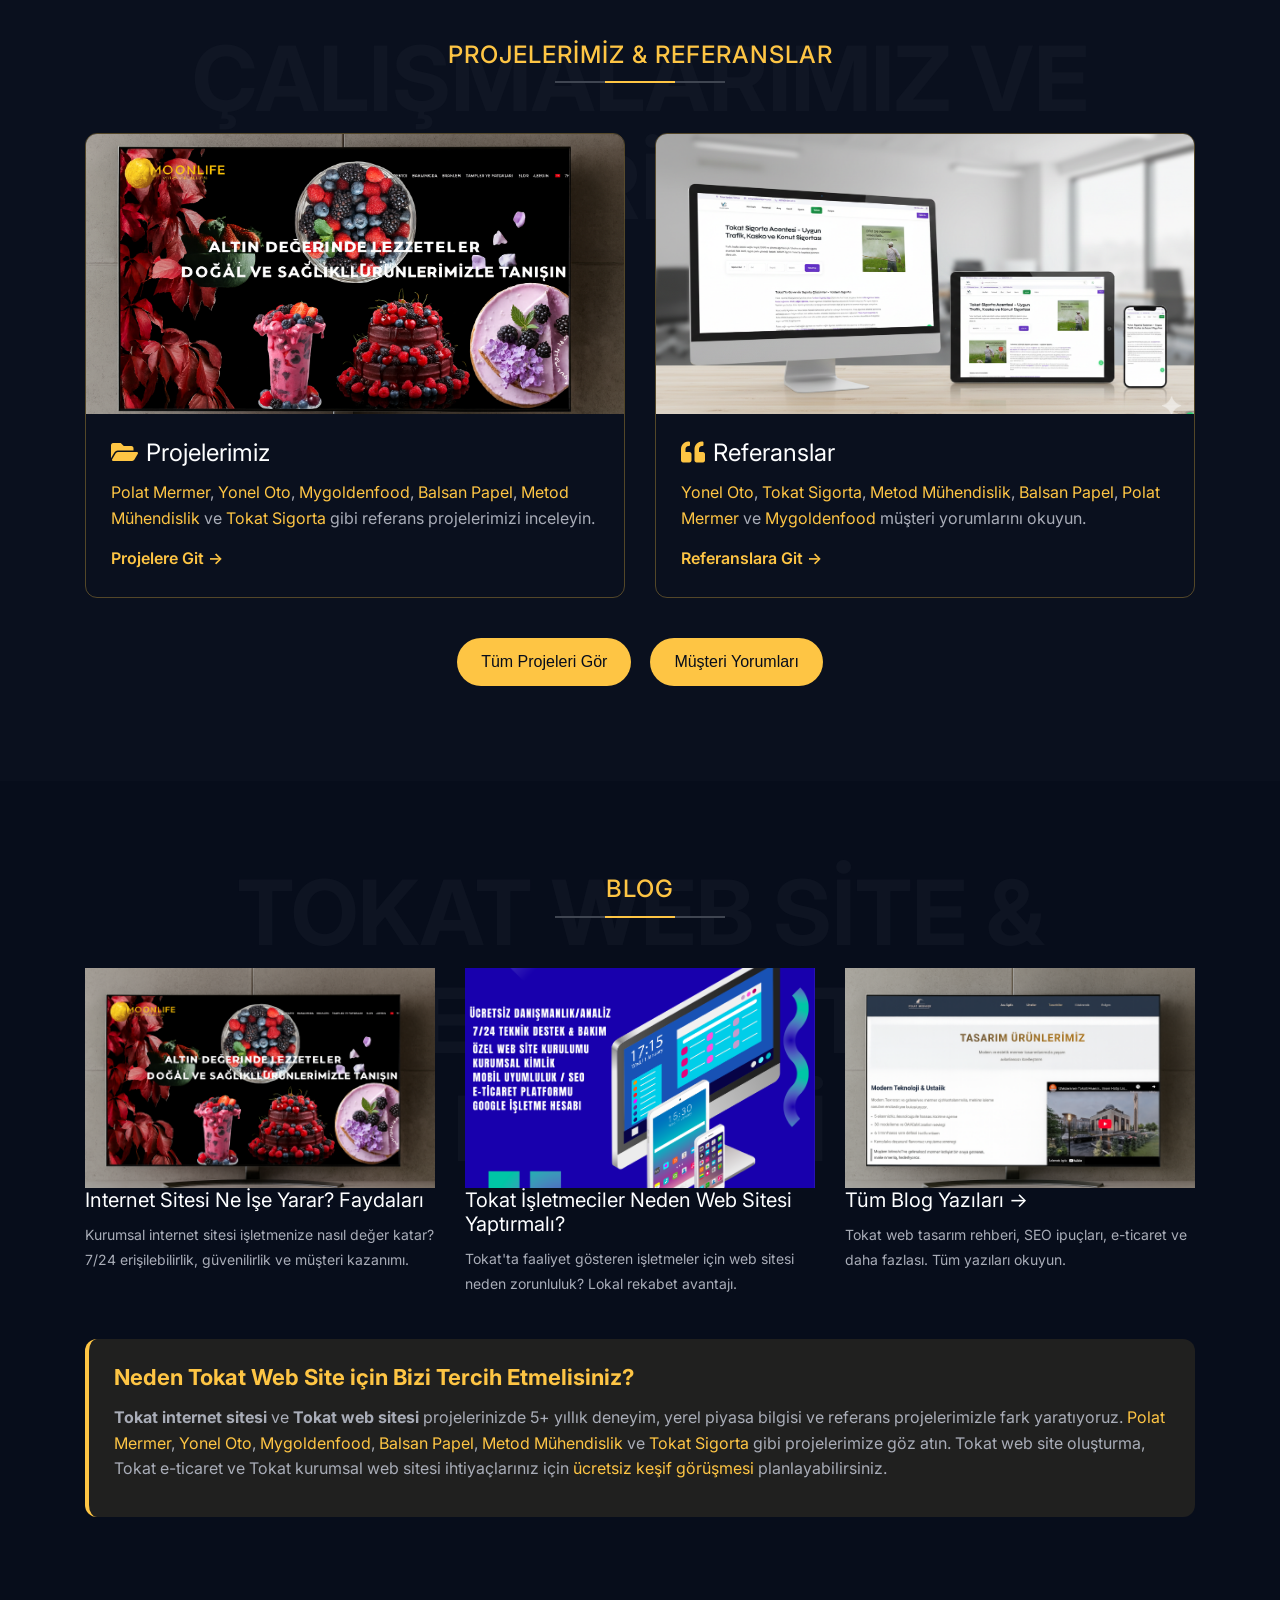
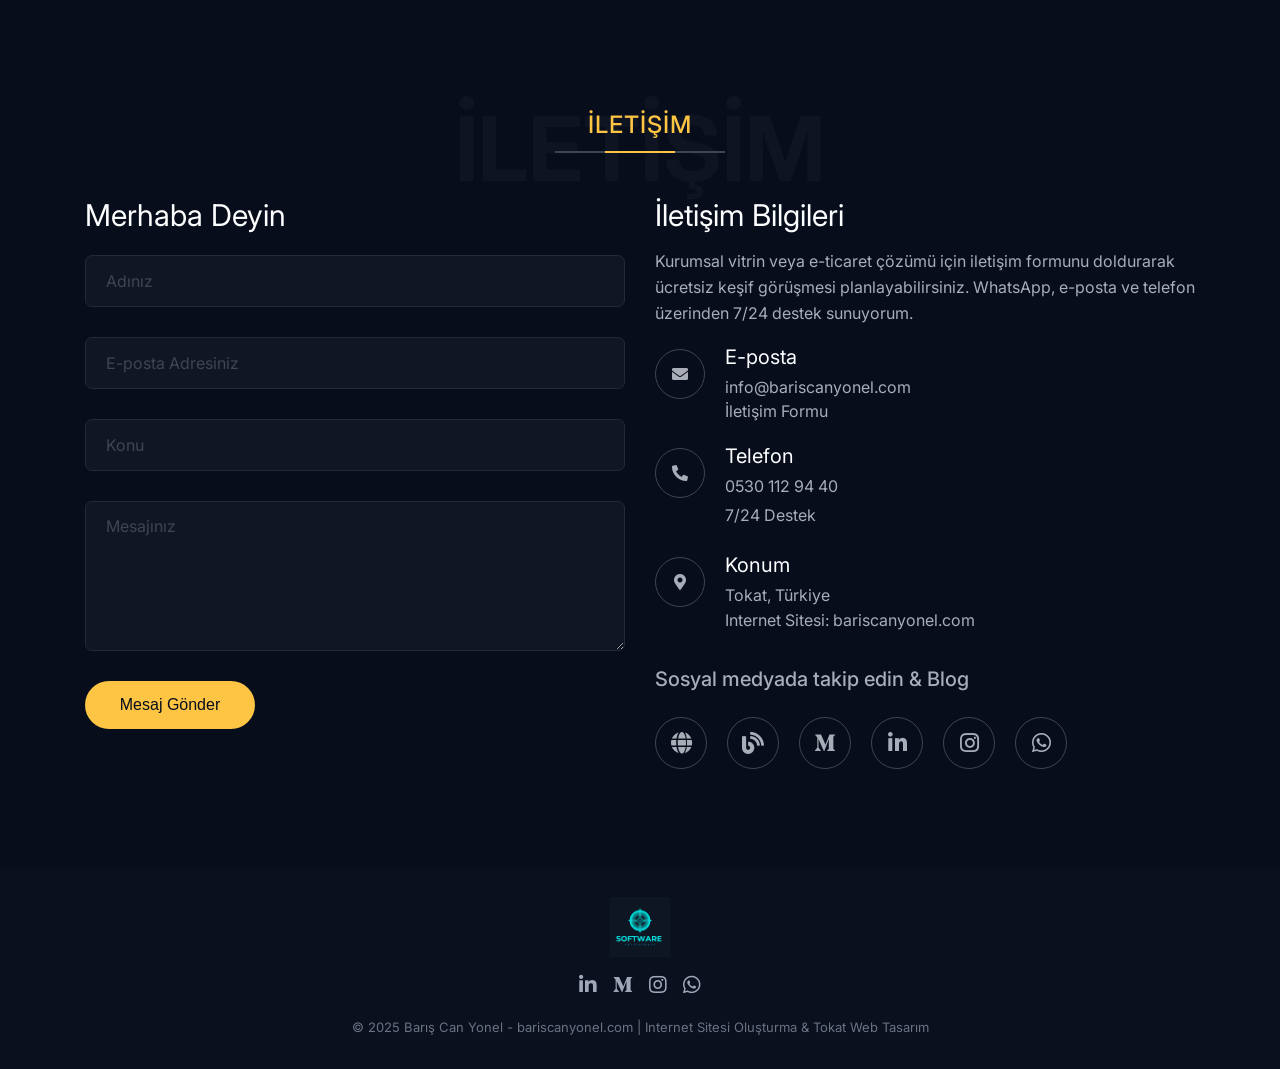
==== commit 5fed21fb: "Hero görsel: root-relative path, WebP kaynağı kaldırıldı (Vercel deploy fix) Co-authored-by: Cursor " ====
--- a/index.html
+++ b/index.html
@@ -12,7 +12,7 @@
   <!-- Preconnect & Preload for performance -->
   <link rel="preconnect" href="https://fonts.googleapis.com">
   <link rel="preconnect" href="https://fonts.gstatic.com" crossorigin>
-  <link rel="preload" href="https://www.bariscanyonel.com/assets/img/section/hero-img.jpg" as="image">
+  <link rel="preload" href="/assets/img/section/hero-img.jpg" as="image">
   <link rel="preload" href="https://www.bariscanyonel.com/assets/img/hero-bg-1.jpg" as="image">
   <meta name="author" content="Barış Can Yonel">
   <meta name="description" content="Tokat web site oluşturma, Tokat internet sitesi yapımı - Profesyonel web tasarım. Responsive tasarım, SEO optimizasyonu, e-ticaret. Tokat'ta web sitesi ihtiyaçlarınız için 7/24 destek.">
@@ -150,10 +150,7 @@
     <div class="container">
       <div class="st-hero-text">
         <div class="st-author">
-          <picture>
-            <source type="image/webp" srcset="https://www.bariscanyonel.com/assets/img/section/hero-img.webp">
-            <img src="https://www.bariscanyonel.com/assets/img/section/hero-img.jpg" alt="Barış Can Yonel - Tokat Web Tasarım Uzmanı" width="200" height="200" fetchpriority="high">
-          </picture>
+          <img src="/assets/img/section/hero-img.jpg" alt="Barış Can Yonel - Tokat Web Tasarım Uzmanı" width="200" height="200" fetchpriority="high">
         </div>
         <h1 id="hero-heading">İşletmeniz İçin Profesyonel Web Sitesi ve E-Ticaret Çözümleri | Tokat</h1>
         <p>Kurumsal kimlik sitenizden online mağazanıza kadar, işletmenize değer katan web projeleri tasarlıyoruz. Mobil uyumlu, hızlı ve arama motorlarında üst sıralara çıkacak şekilde optimize edilmiş sitelerle dijital görünürlüğünüzü güçlendiriyoruz. <br>Ücretsiz keşif görüşmesi için hemen iletişime geçebilirsiniz.</p>
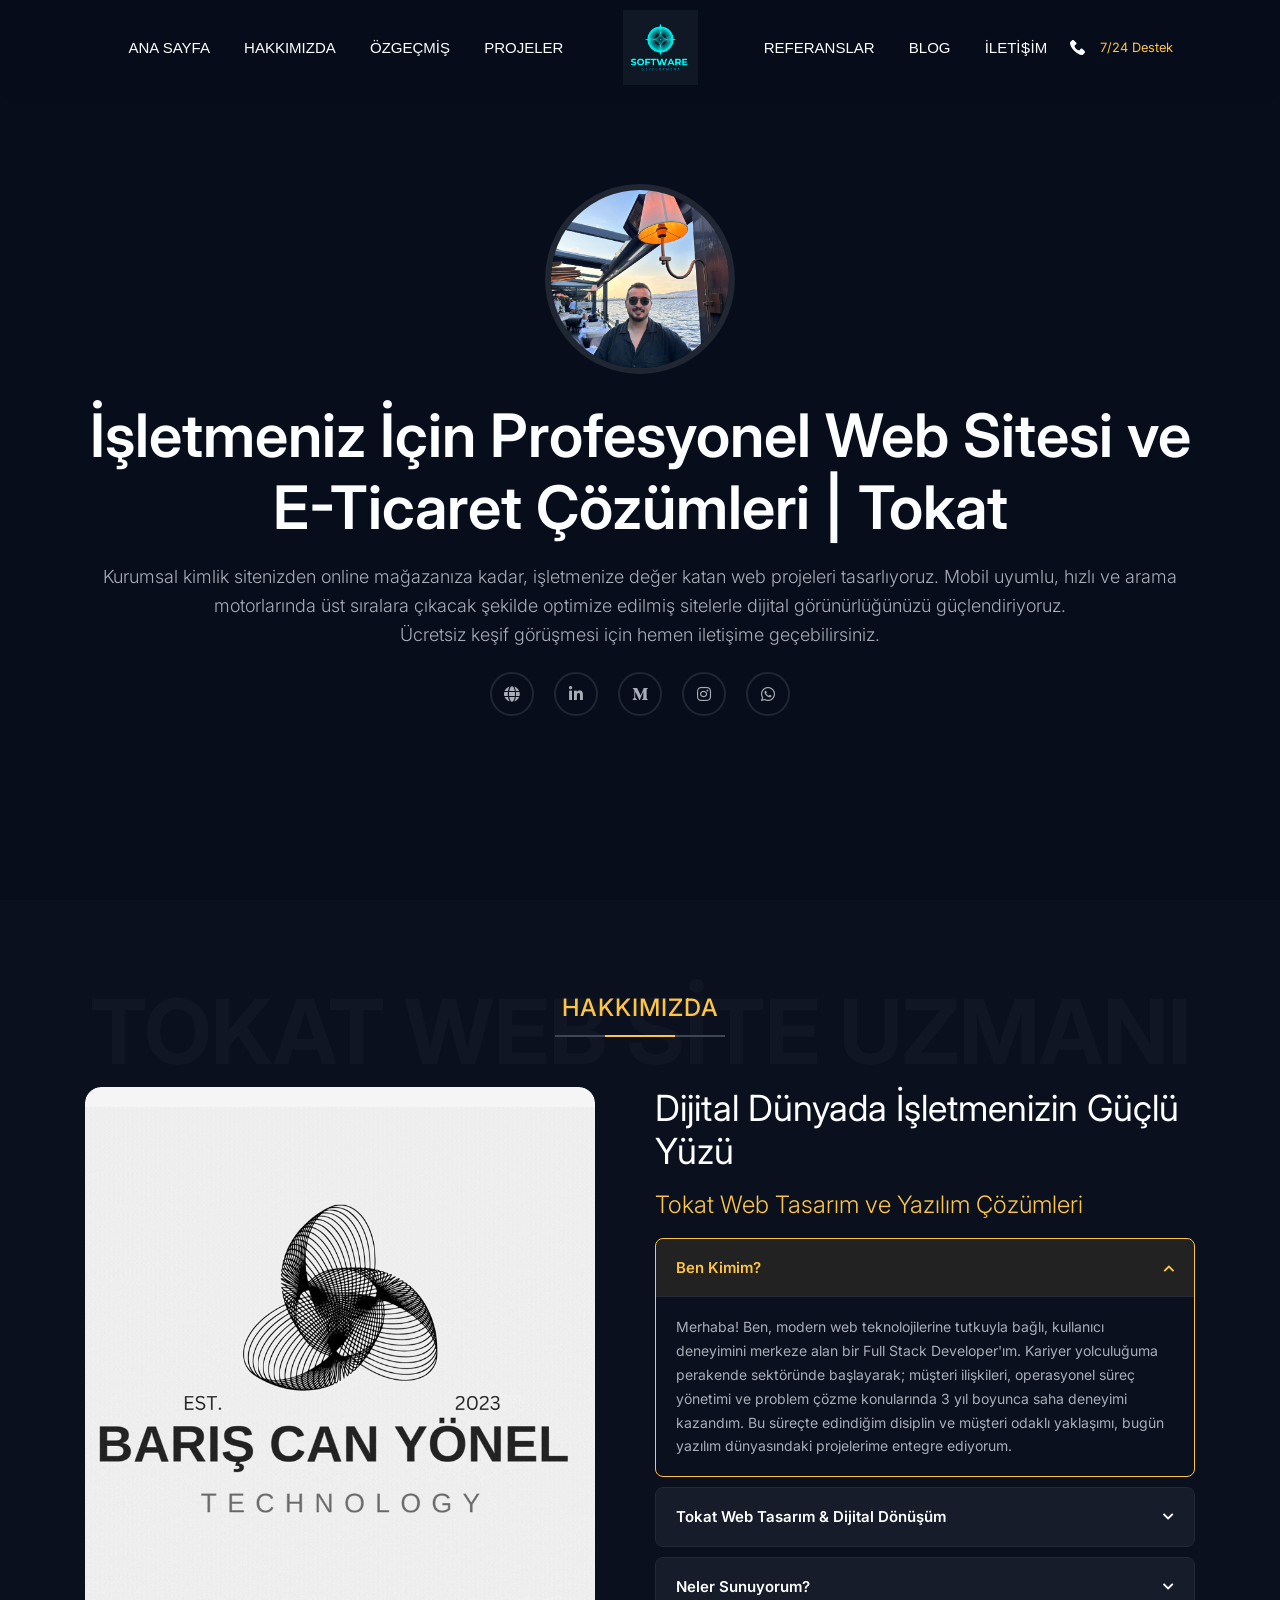
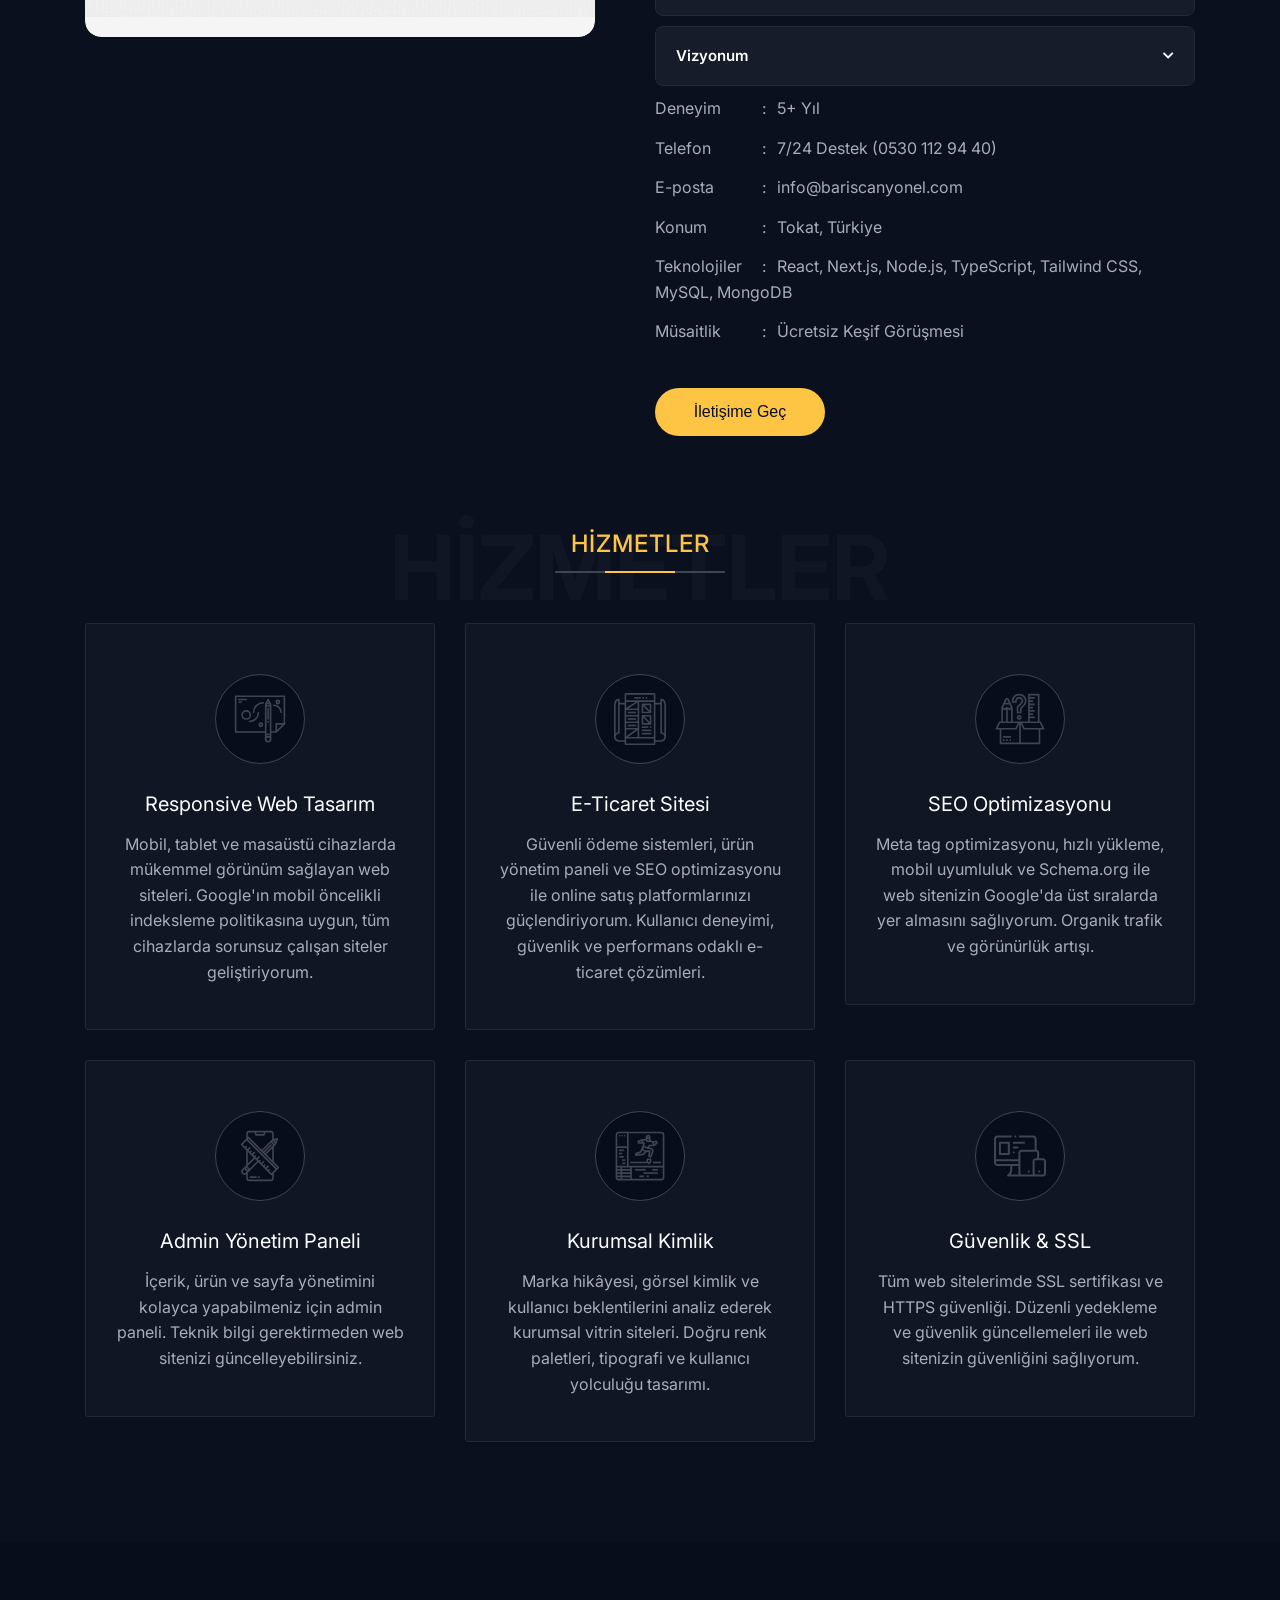
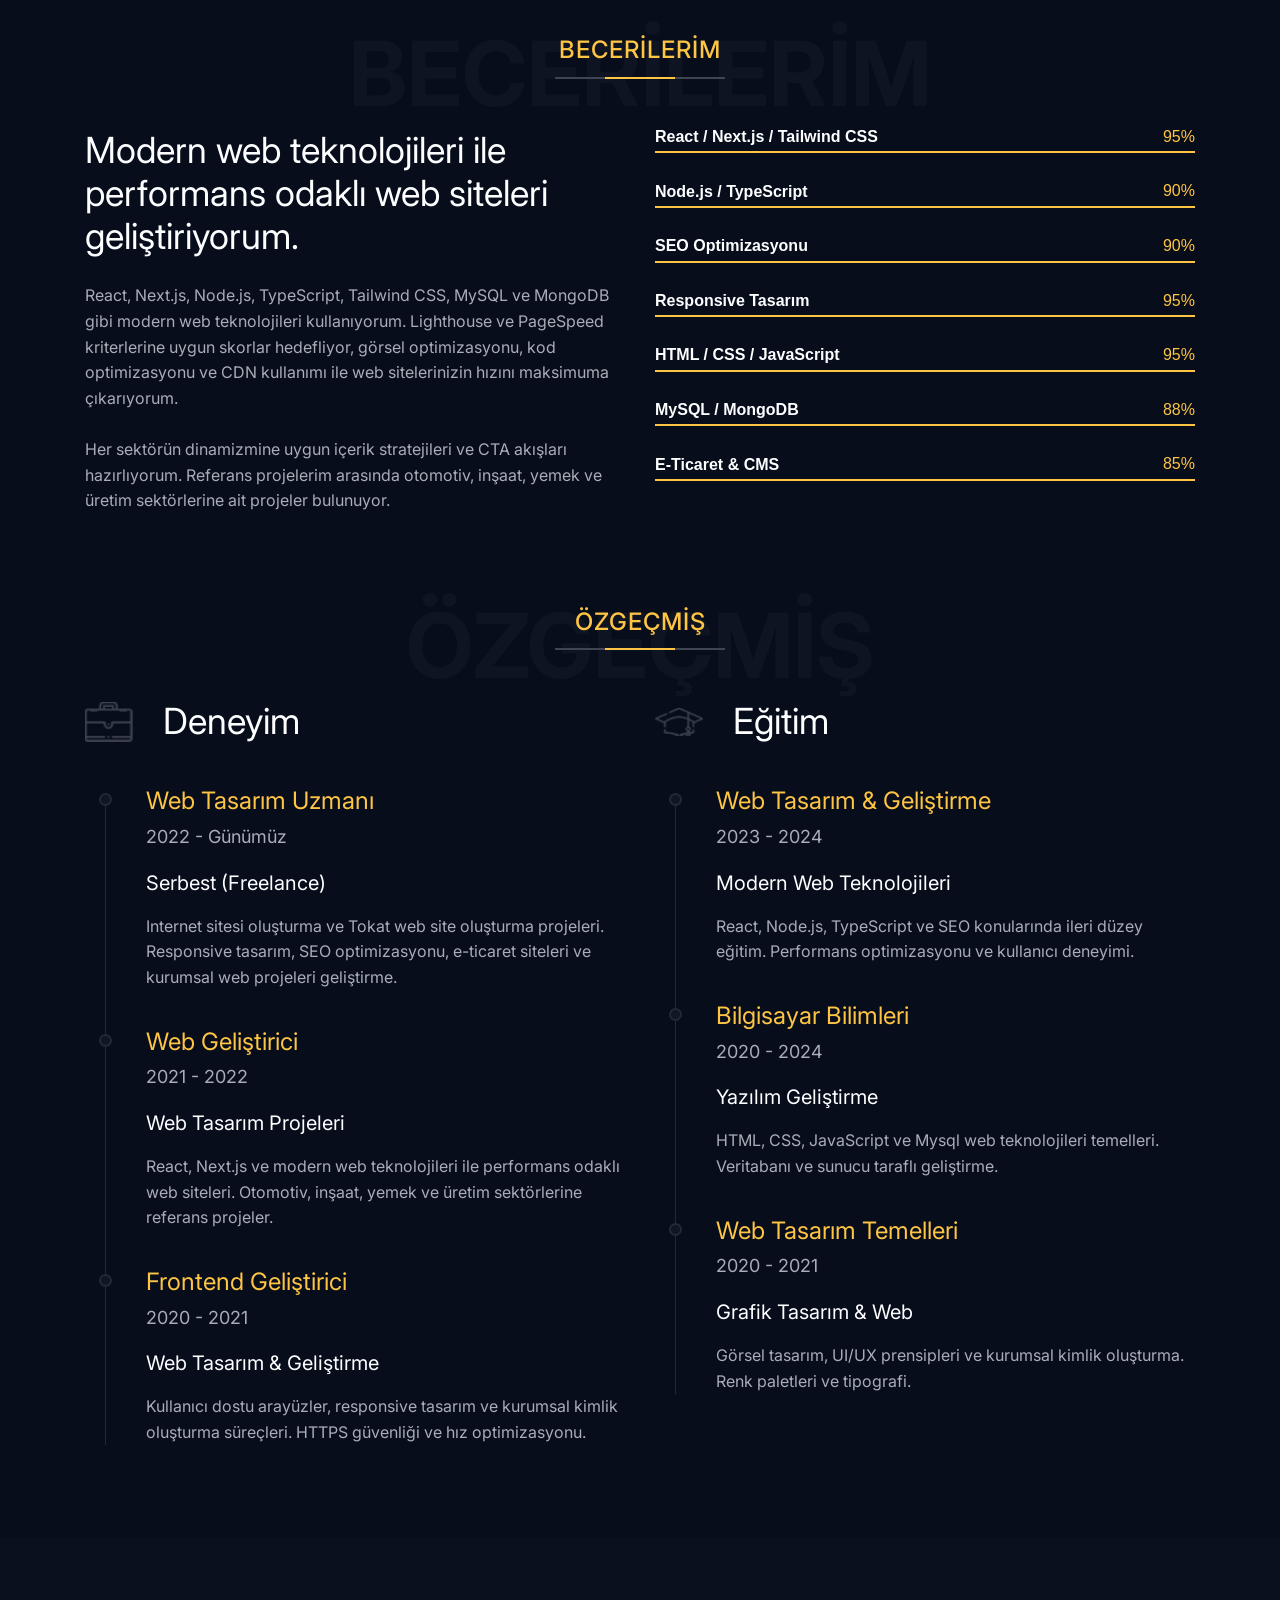
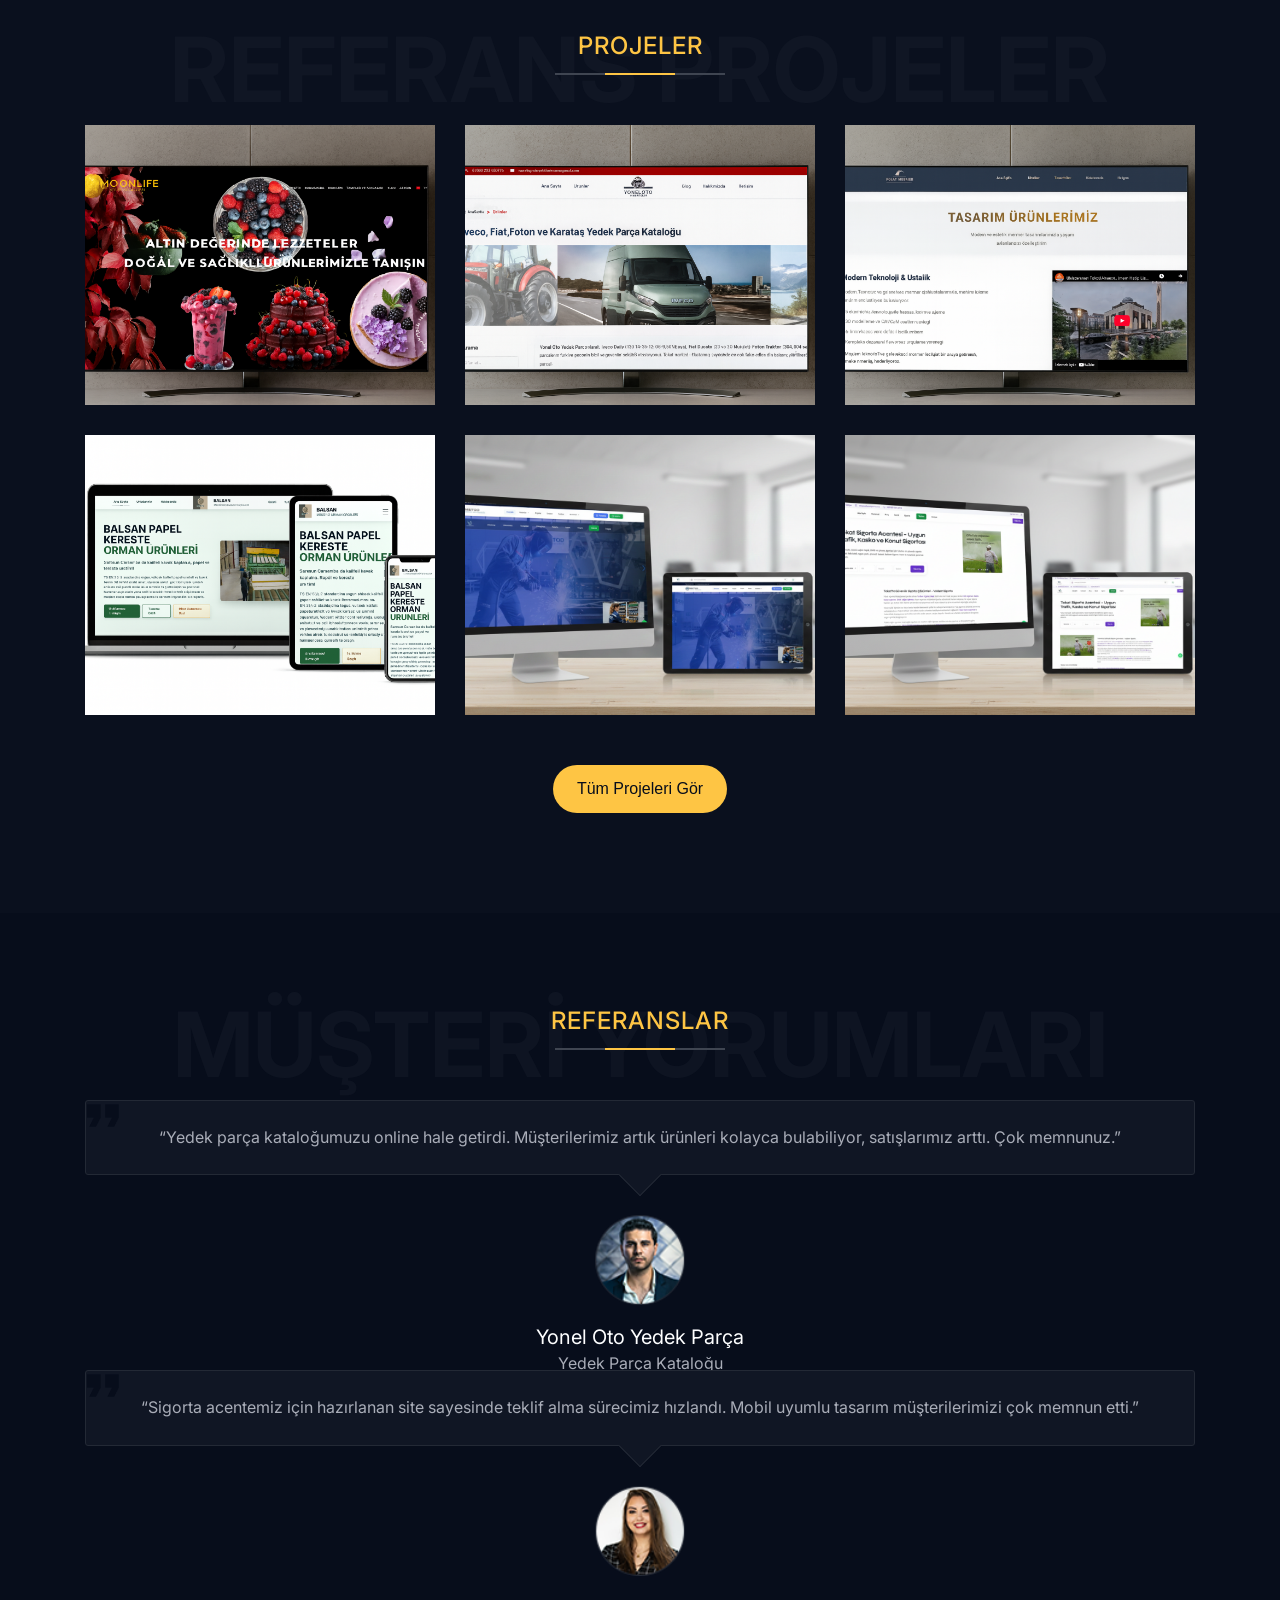
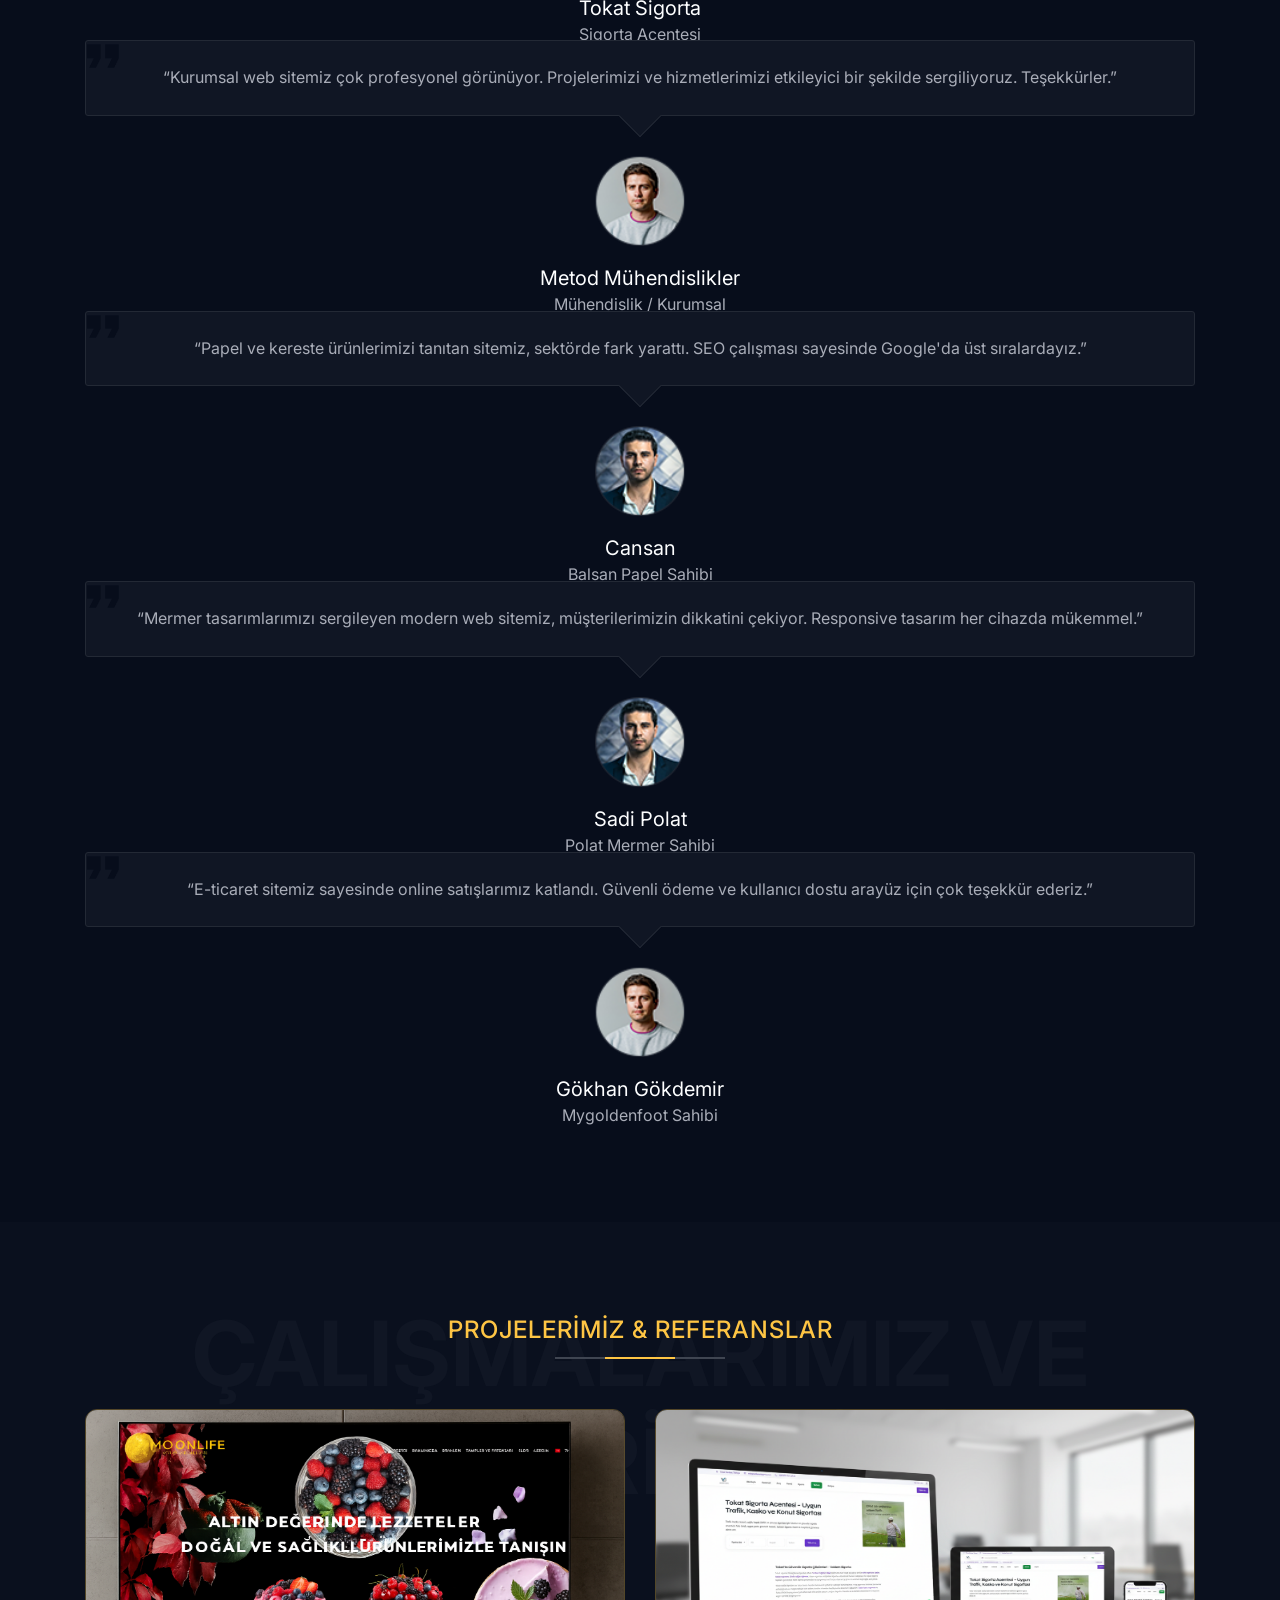
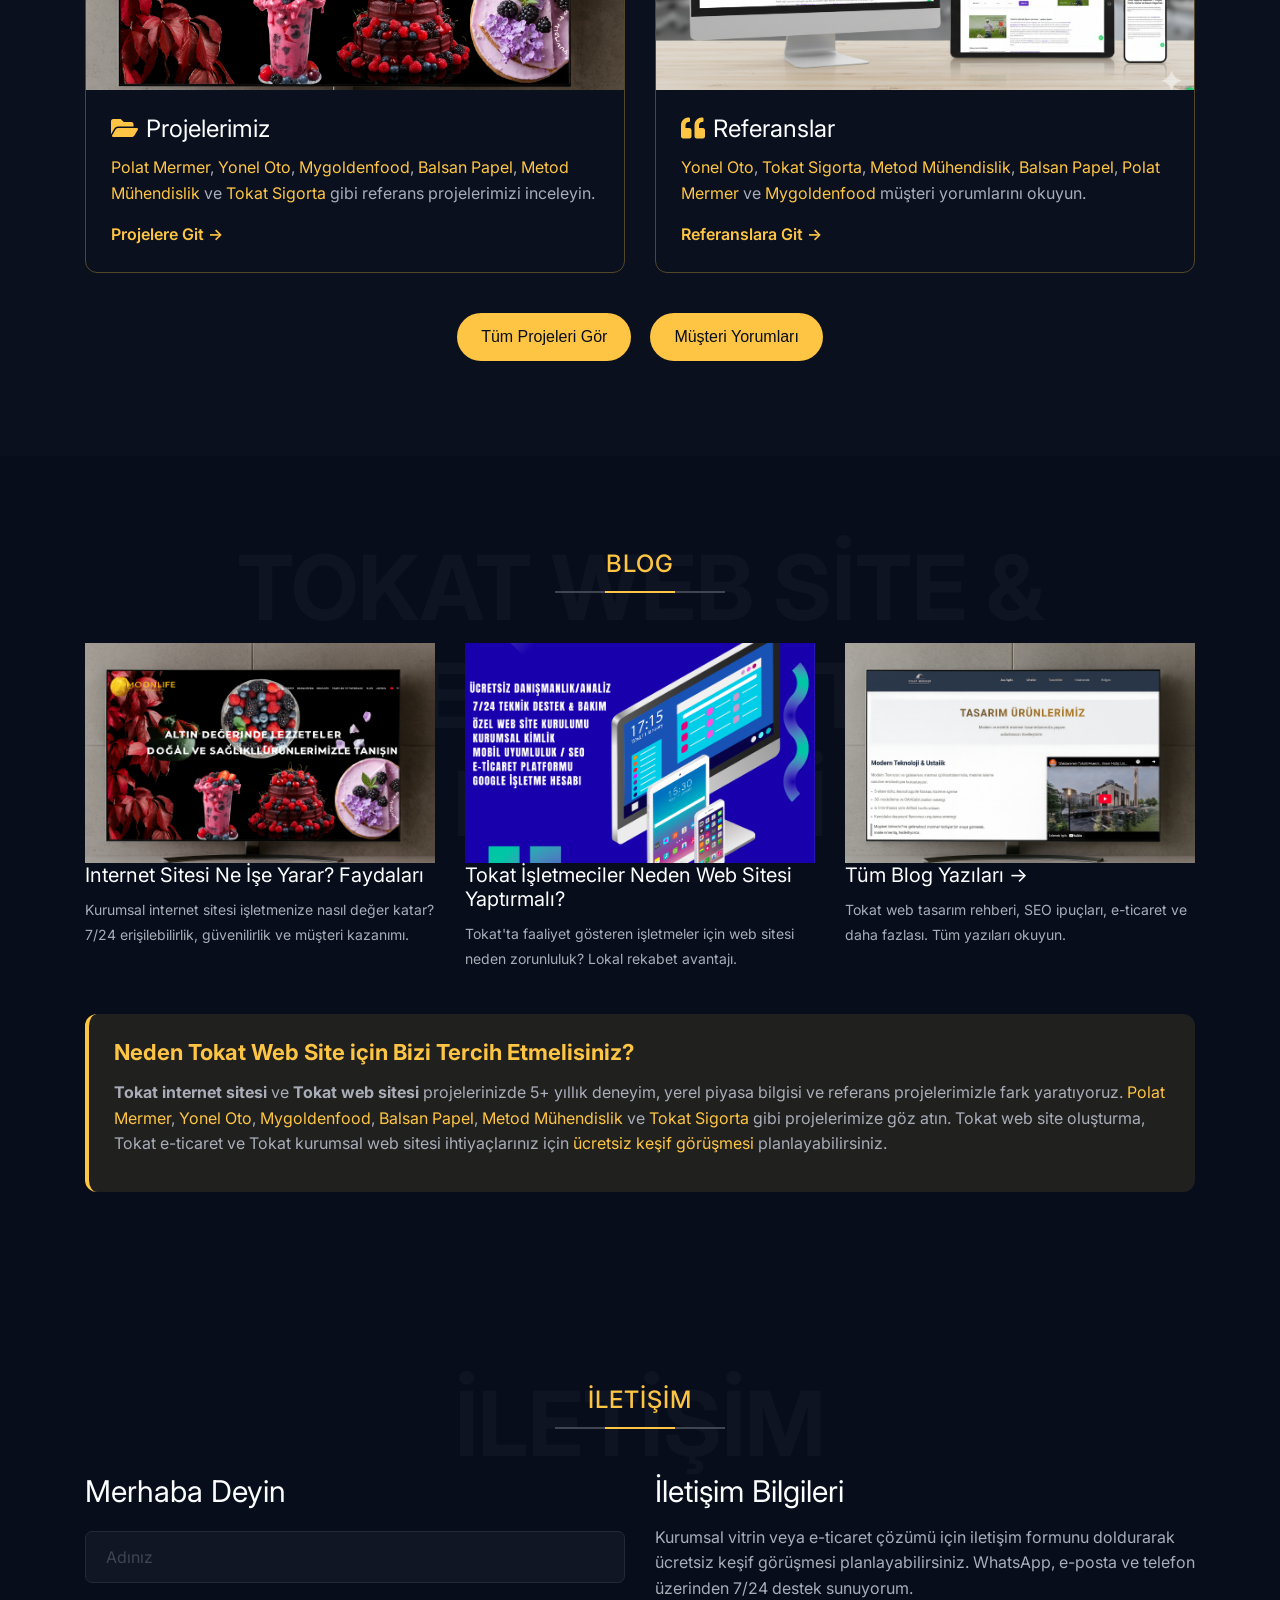
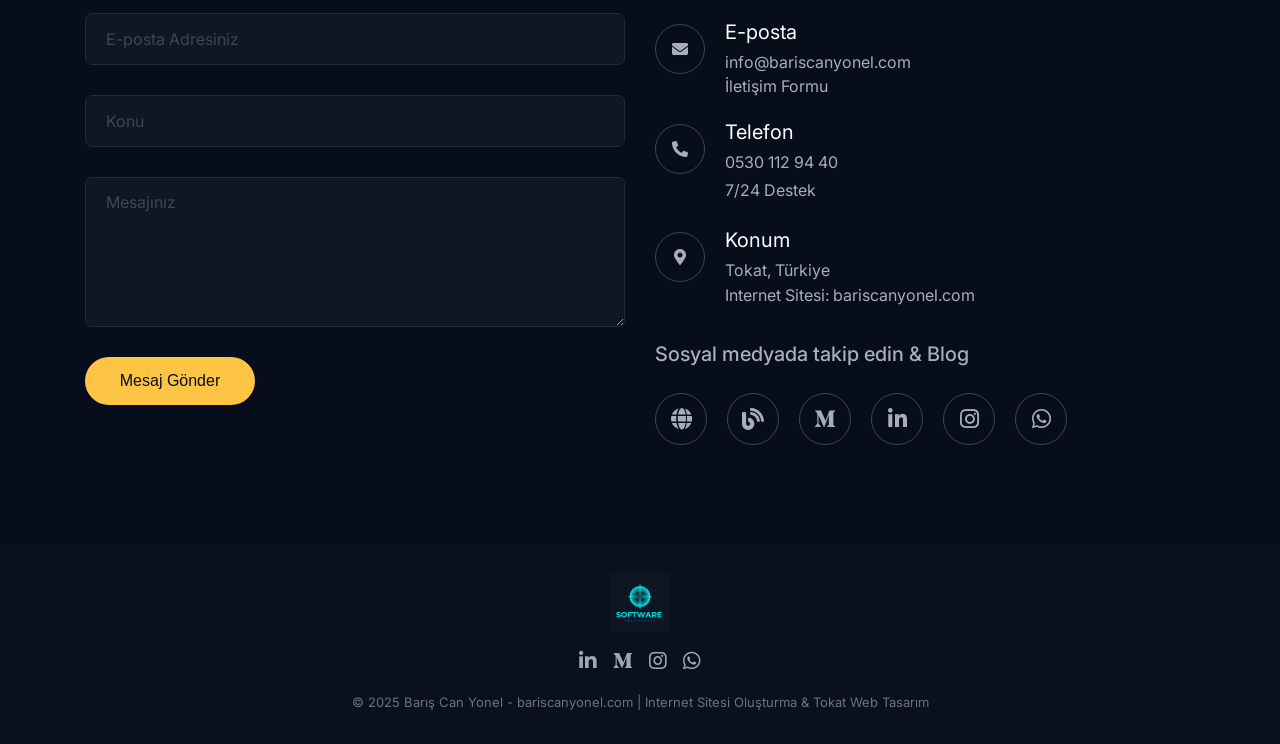
==== commit a1a29a43: "Vercel Web Analytics script eklendi Made-with: Cursor" ====
--- a/index.html
+++ b/index.html
@@ -93,6 +93,14 @@
     <link rel="stylesheet" href="assets/css/lightgallery.min.css" />
     <link rel="stylesheet" href="assets/css/animate.css" />
   </noscript>
+  <script>
+    window.va =
+      window.va ||
+      function () {
+        (window.vaq = window.vaq || []).push(arguments);
+      };
+  </script>
+  <script defer src="/_vercel/insights/script.js"></script>
 </head>
 
 <body id="home">
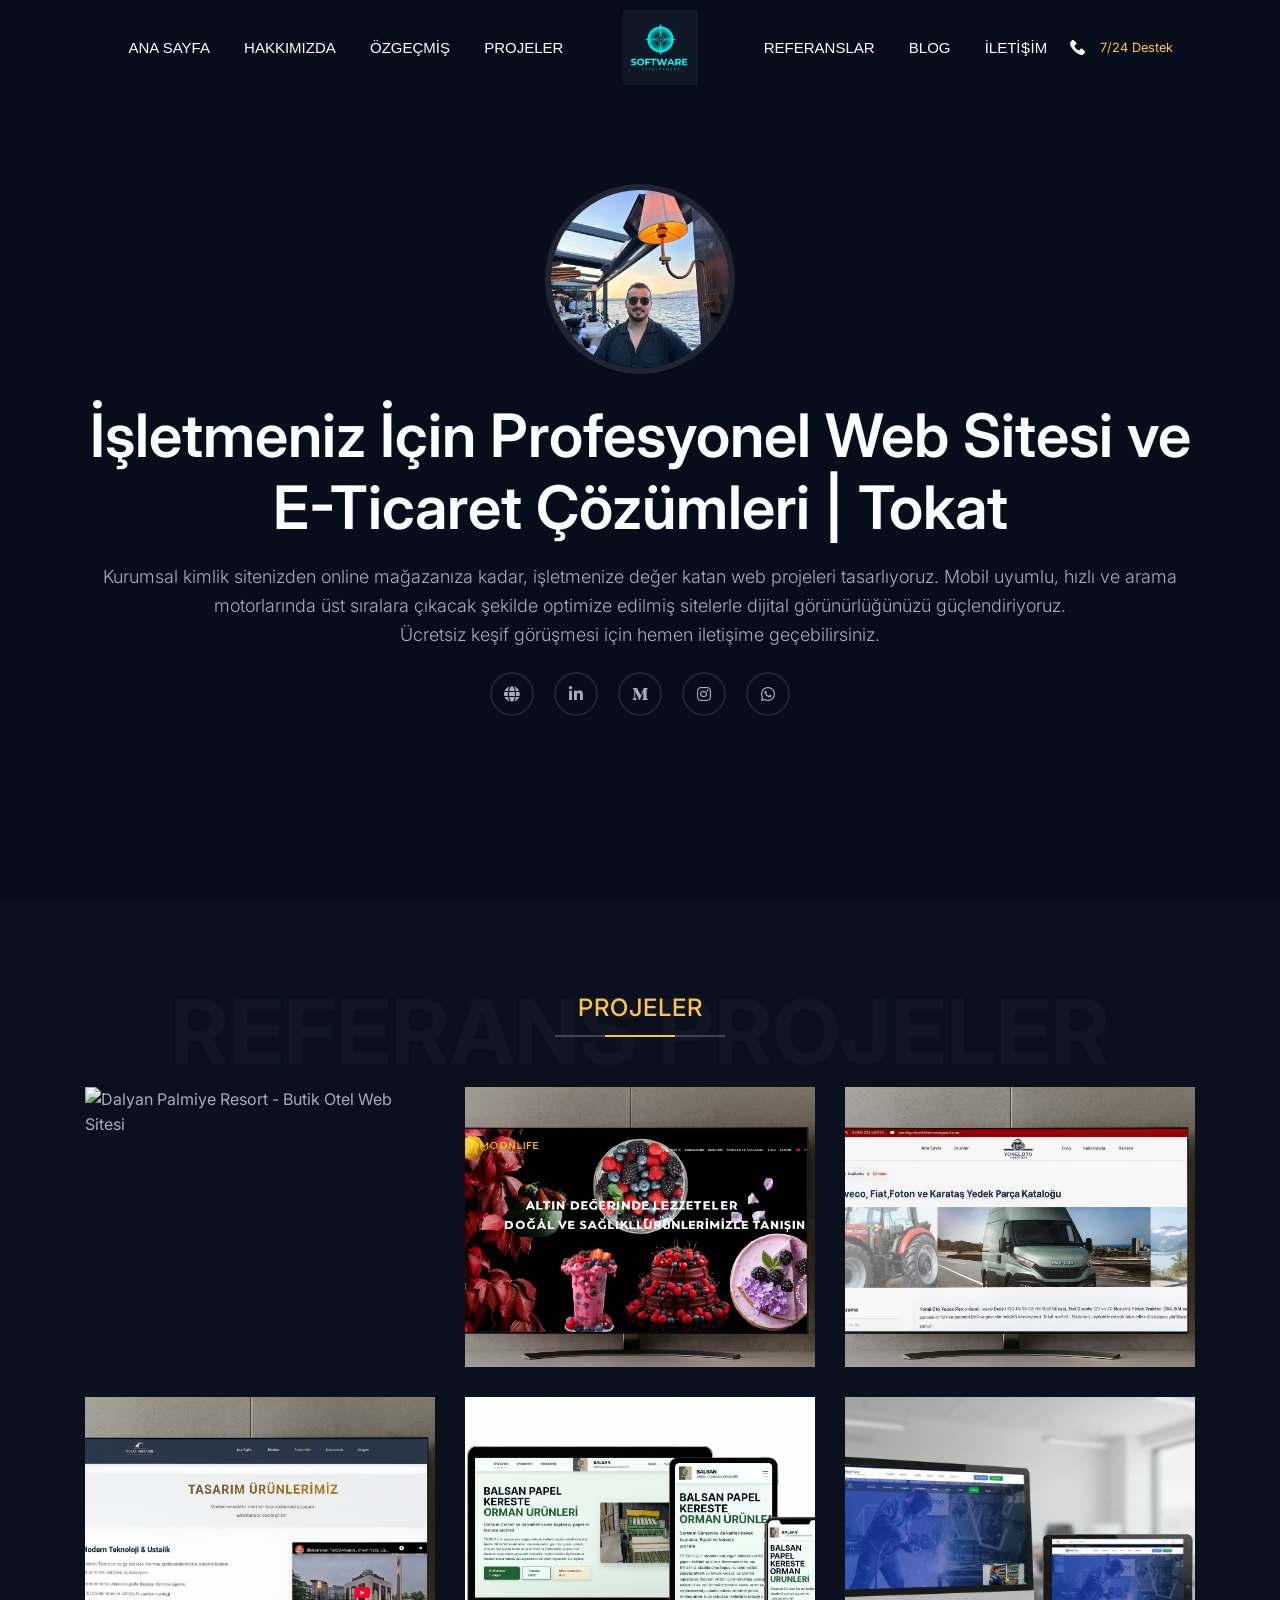
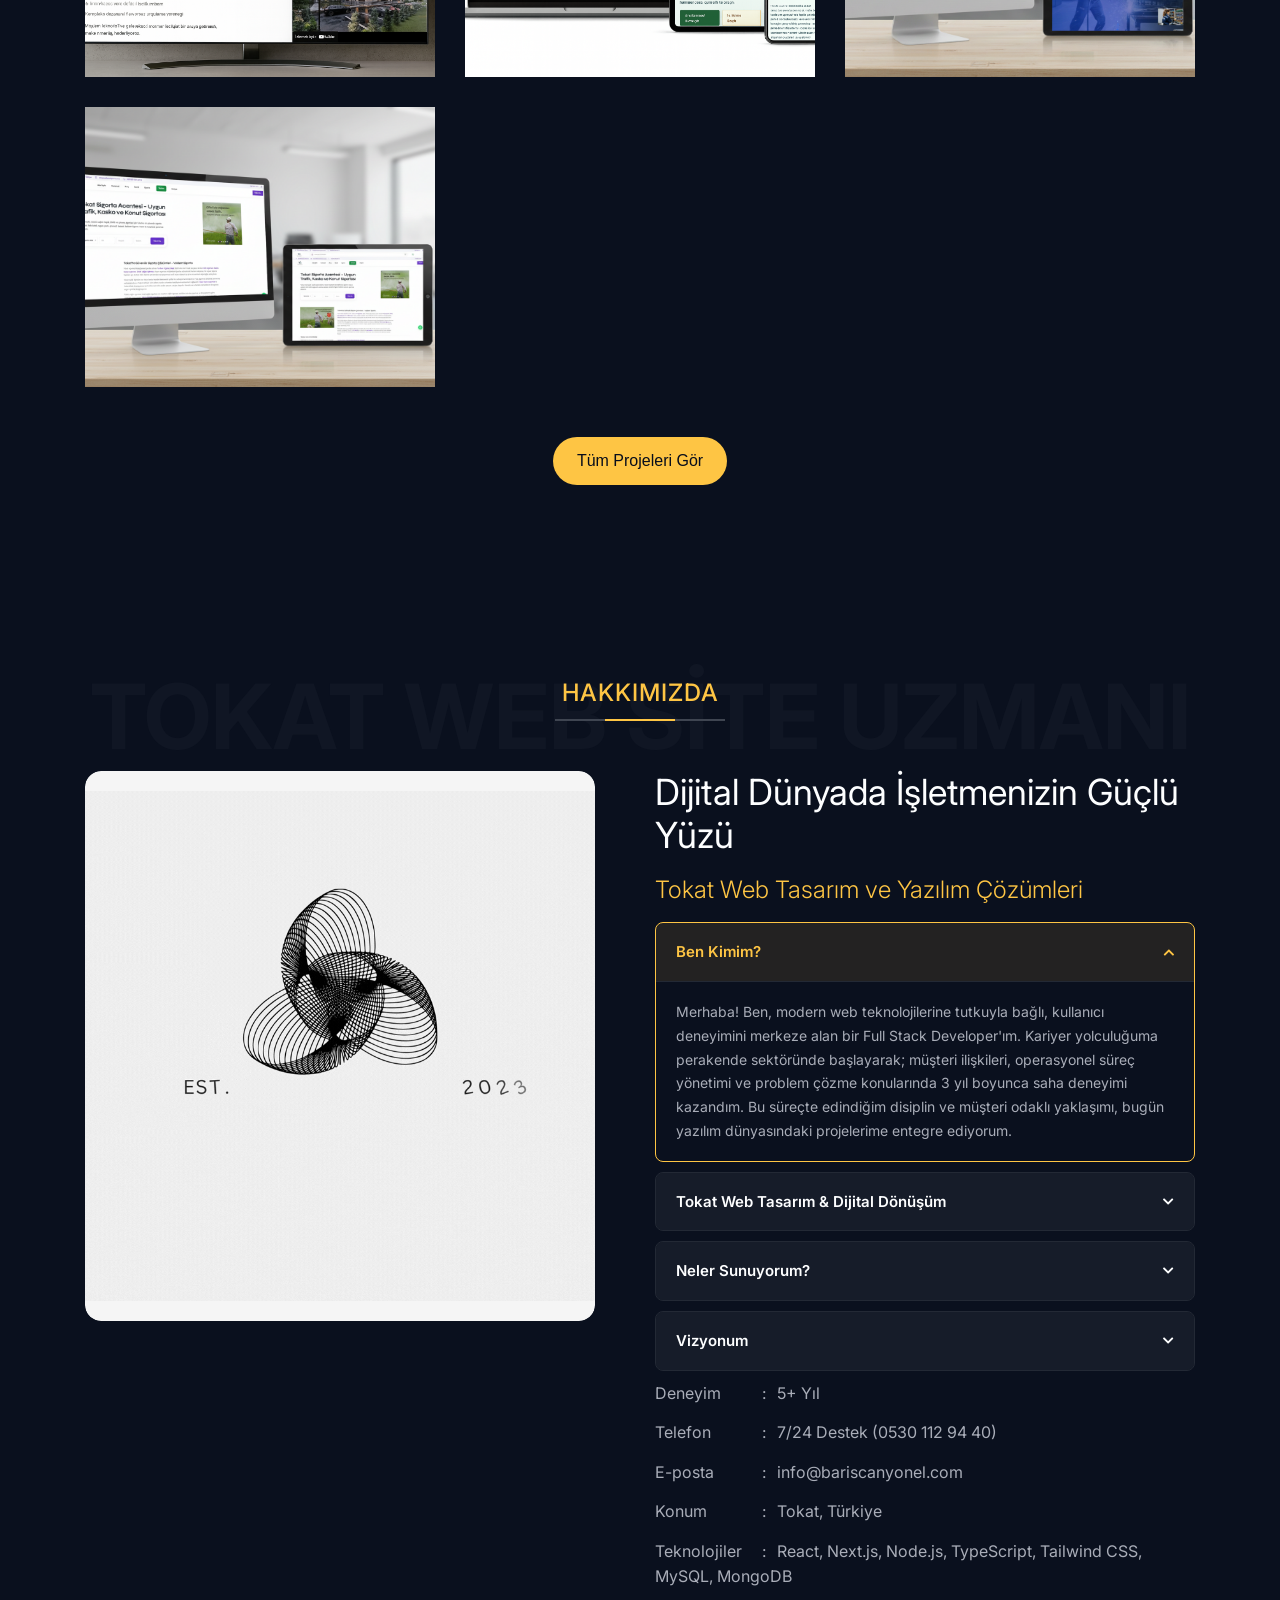
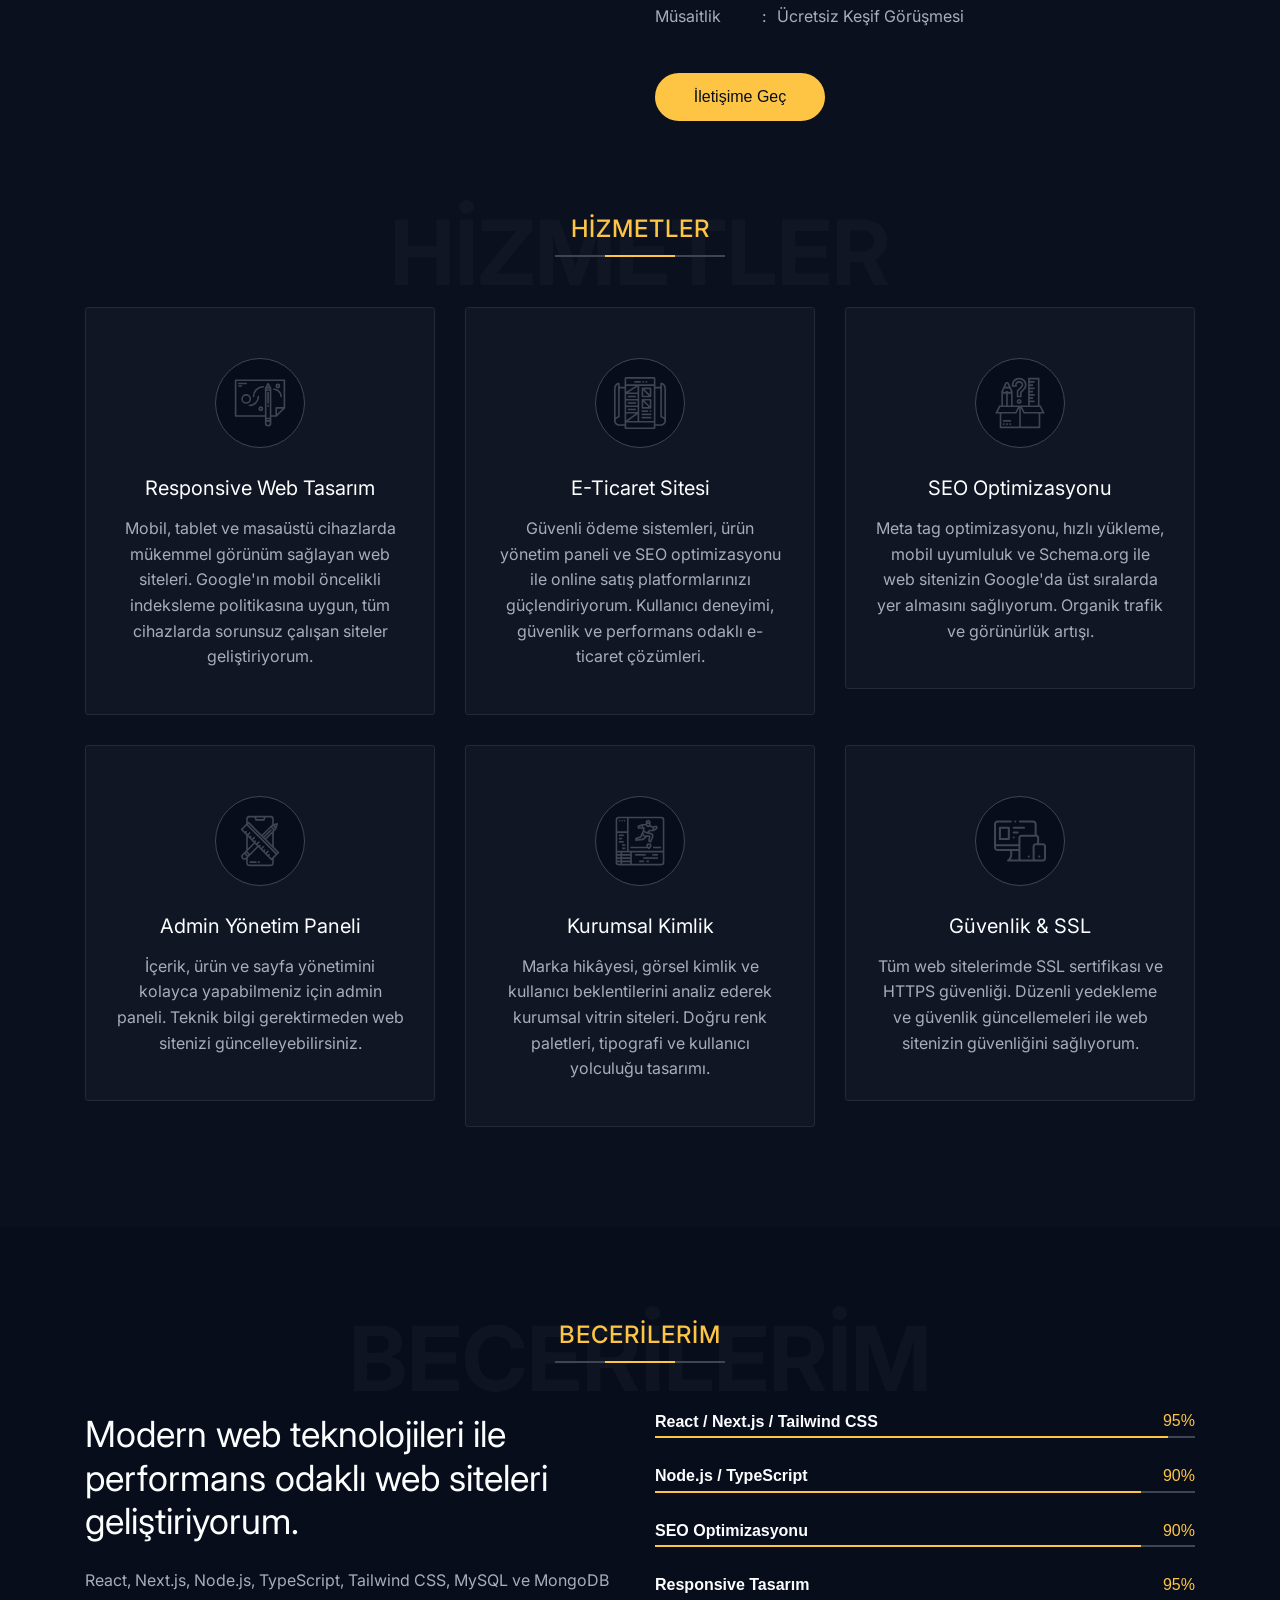
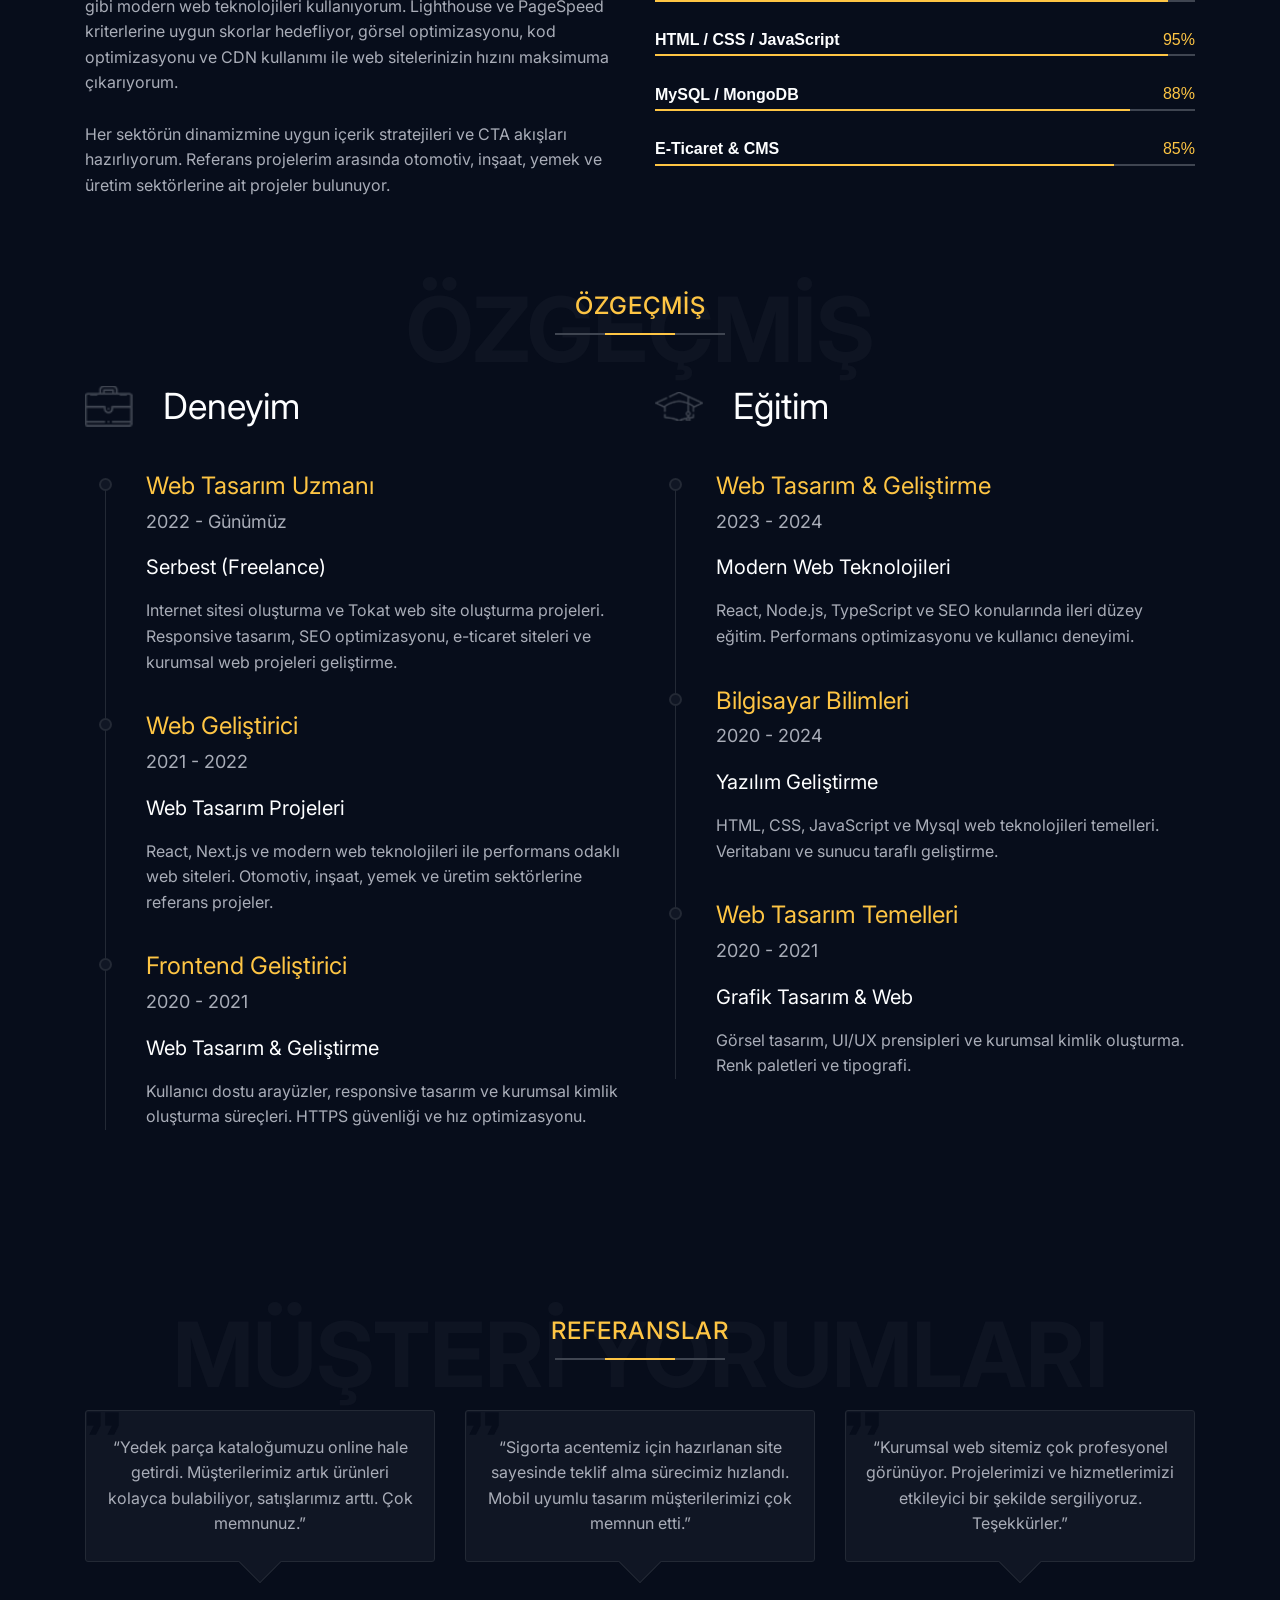
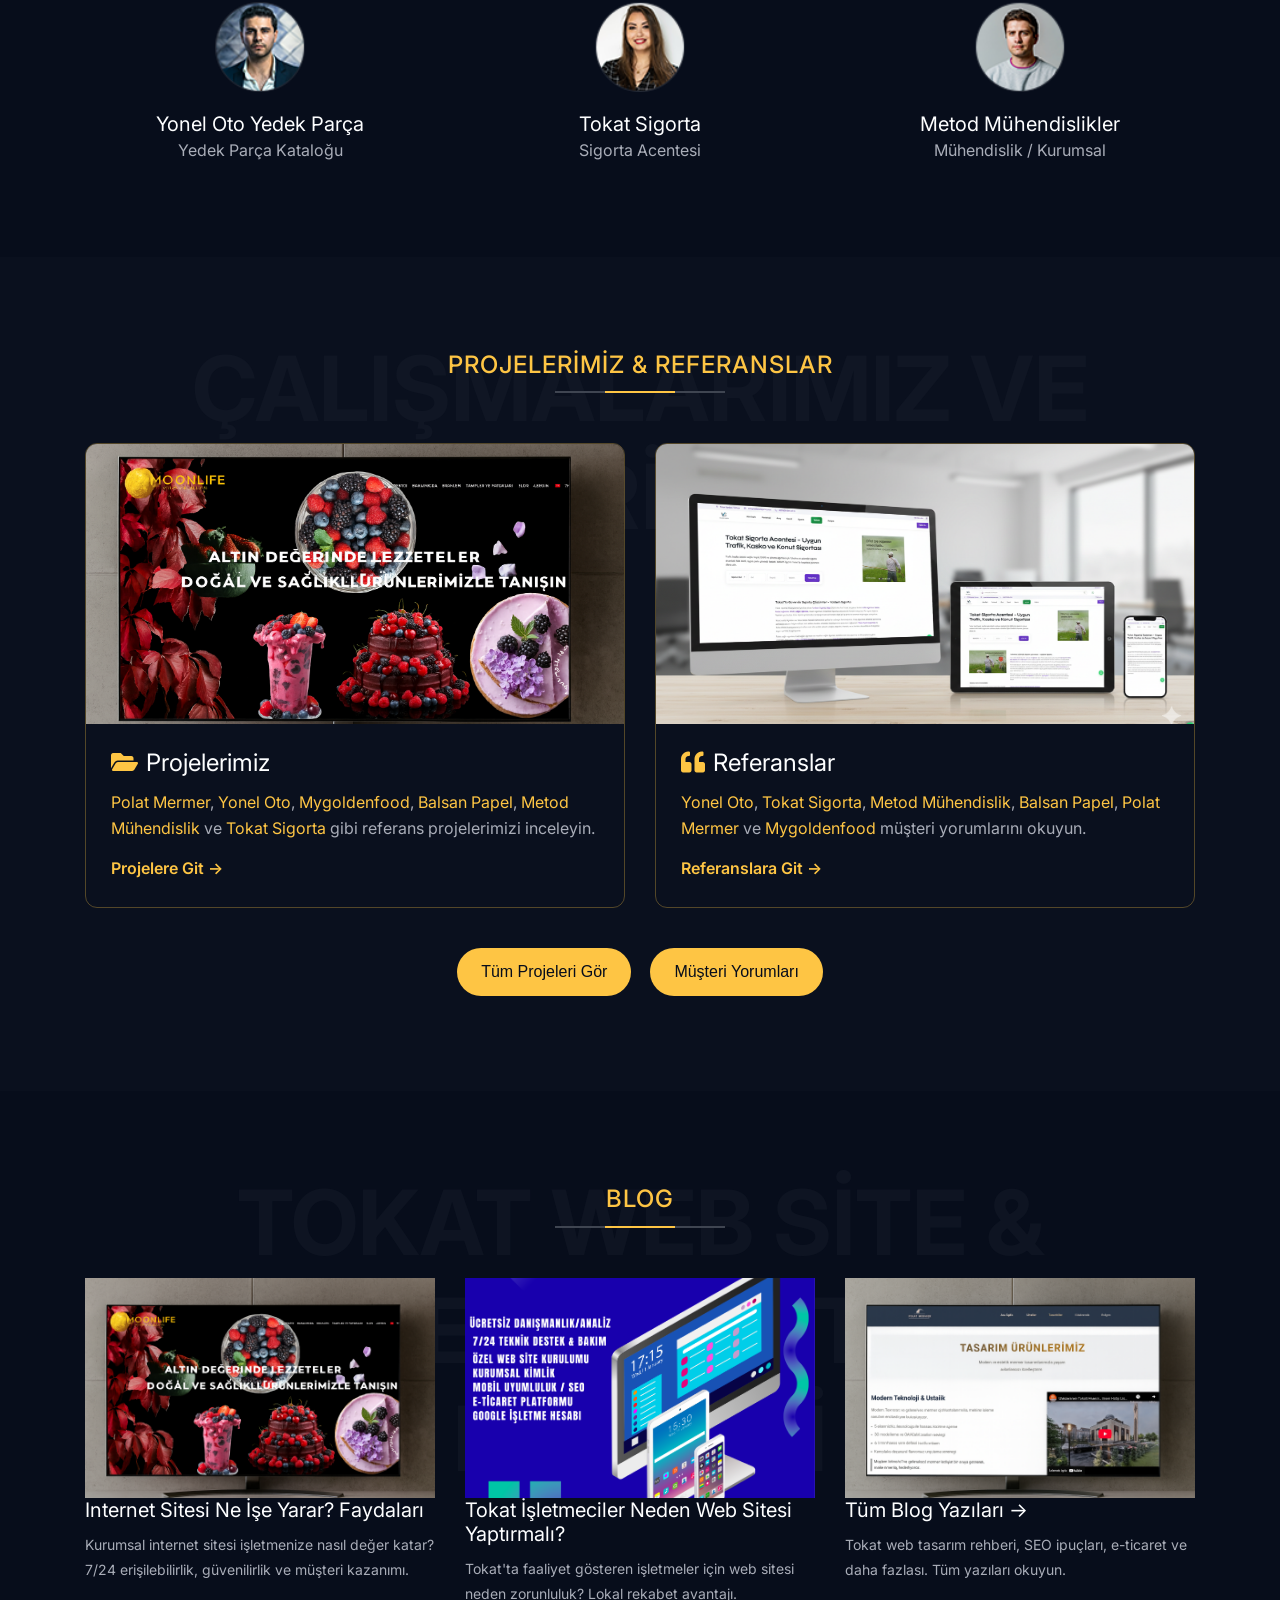
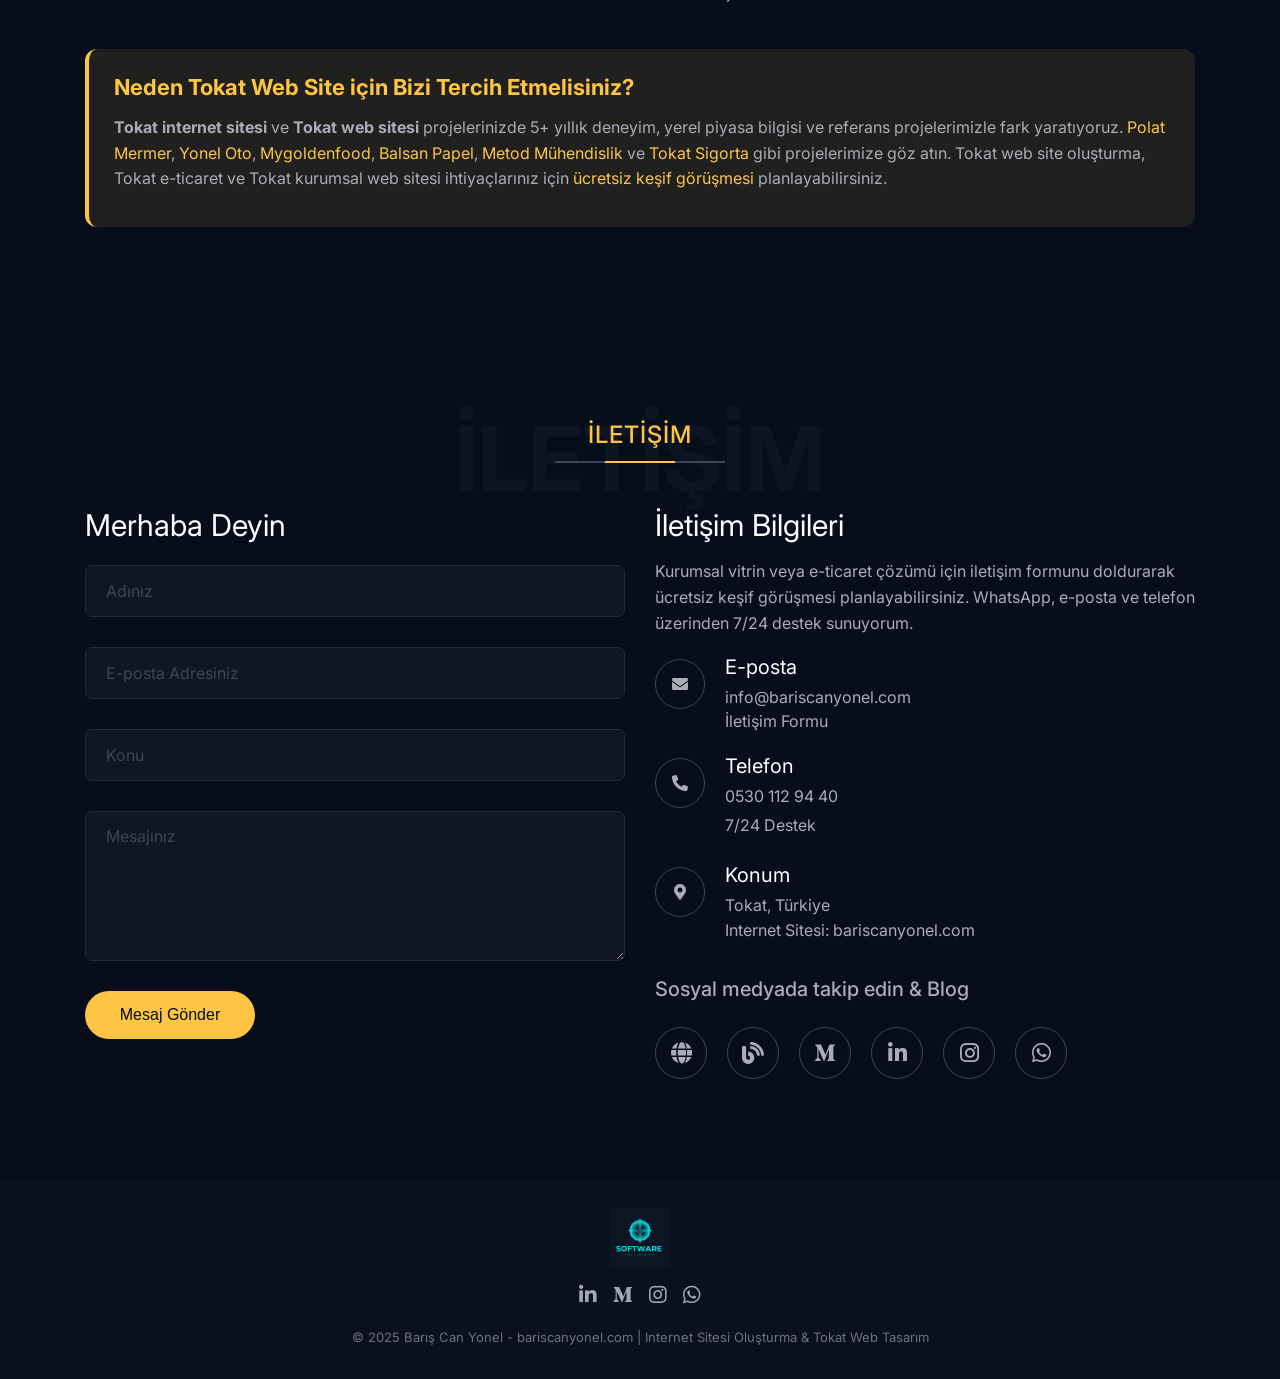
==== commit 96201e18: "SEO ve performans için görsel optimizasyonlarını uyguladım. Ana sayfa ve bloglarda görsel oran/uyuml" ====
--- a/index.html
+++ b/index.html
@@ -79,15 +79,17 @@
   <link rel="icon" type="image/png" href="https://www.bariscanyonel.com/assets/img/favicon.png" sizes="32x32" />
   <link rel="icon" type="image/png" href="https://www.bariscanyonel.com/assets/img/logo.png" sizes="192x192" />
   <link rel="apple-touch-icon" href="https://www.bariscanyonel.com/assets/img/logo.png" />
-  <!-- Critical CSS (render-blocking; gerekli ilk çizim için) -->
-  <link rel="stylesheet" href="assets/css/bootstrap.min.css" />
-  <link rel="stylesheet" href="assets/css/style.css" />
+  <!-- Critical CSS loaded asynchronously to reduce render-blocking -->
+  <link rel="preload" href="assets/css/bootstrap.min.css" as="style" onload="this.onload=null;this.rel='stylesheet'">
+  <link rel="preload" href="assets/css/style.css" as="style" onload="this.onload=null;this.rel='stylesheet'">
   <!-- Non-critical CSS (görüntülemeyi engellemez; async yüklenir) -->
   <link rel="stylesheet" href="assets/css/fontawesome.css" media="print" onload="this.media='all'" />
   <link rel="stylesheet" href="assets/css/slick.css" media="print" onload="this.media='all'" />
   <link rel="stylesheet" href="assets/css/lightgallery.min.css" media="print" onload="this.media='all'" />
   <link rel="stylesheet" href="assets/css/animate.css" media="print" onload="this.media='all'" />
   <noscript>
+    <link rel="stylesheet" href="assets/css/bootstrap.min.css" />
+    <link rel="stylesheet" href="assets/css/style.css" />
     <link rel="stylesheet" href="assets/css/fontawesome.css" />
     <link rel="stylesheet" href="assets/css/slick.css" />
     <link rel="stylesheet" href="assets/css/lightgallery.min.css" />
@@ -128,7 +130,7 @@
               <li class="st-nav-group st-nav-left"><a href="#portfolio" class="st-smooth-move">Projeler</a></li>
               <li class="st-nav-logo-item">
                 <a class="st-site-branding st-branding-desktop" href="https://www.bariscanyonel.com/">
-                  <span class="st-logo-img"><img src="assets/img/logo.png" alt="Barış Can Yonel" loading="lazy"></span>
+                  <span class="st-logo-img"><img src="assets/img/logo.png" alt="Barış Can Yonel" width="75" height="75" loading="lazy"></span>
                 </a>
               </li>
               <li class="st-nav-group st-nav-right"><a href="#blog" class="st-smooth-move">Referanslar</a></li>
@@ -158,7 +160,7 @@
     <div class="container">
       <div class="st-hero-text">
         <div class="st-author">
-          <img src="/assets/img/section/hero-img.jpg" alt="Barış Can Yonel - Tokat Web Tasarım Uzmanı" width="200" height="200" fetchpriority="high">
+          <img src="/assets/img/section/hero-img.jpg" alt="Barış Can Yonel - Tokat Web Tasarım Uzmanı" width="200" height="200" fetchpriority="high" style="object-fit:cover;border-radius:50%;">
         </div>
         <h1 id="hero-heading">İşletmeniz İçin Profesyonel Web Sitesi ve E-Ticaret Çözümleri | Tokat</h1>
         <p>Kurumsal kimlik sitenizden online mağazanıza kadar, işletmenize değer katan web projeleri tasarlıyoruz. Mobil uyumlu, hızlı ve arama motorlarında üst sıralara çıkacak şekilde optimize edilmiş sitelerle dijital görünürlüğünüzü güçlendiriyoruz. <br>Ücretsiz keşif görüşmesi için hemen iletişime geçebilirsiniz.</p>
@@ -183,6 +185,141 @@
     </div>
   </section>
   <!-- End Hero Seciton -->
+
+  <!-- Start Portfolio Seciton -->
+  <section id="portfolio">
+    <div class="st-height-b100 st-height-lg-b80"></div>
+    <div class="container">
+      <header class="st-section-heading st-style1">
+        <p class="st-section-heading-title" aria-hidden="true">PROJELER</p>
+        <h2 class="st-section-heading-subtitle">REFERANS PROJELER</h2>
+      </header>
+      <div class="st-height-b25 st-height-lg-b25"></div>
+    </div>
+    <div class="container">
+      <div class="row">
+        <div class="col-lg-4 col-md-6">
+          <div class="st-portfolio-single st-style1 st-lightgallery">
+            <div class="st-portfolio-item">
+              <a href="https://dalyanpalmiyeresort.com" target="_blank" rel="noopener" class="st-portfolio st-zoom">
+                <div class="st-portfolio-img st-zoom-in">
+                  <img src="assets/img/dalyan.png" alt="Dalyan Palmiye Resort - Butik Otel Web Sitesi" width="400" height="300" loading="lazy">
+                </div>
+                <div class="st-portfolio-item-hover">
+                  <i class="fas fa-external-link-alt"></i>
+                  <h5>Dalyan Palmiye Resort</h5>
+                  <p>Next.js / Node.js / MySQL / Çoklu Dil Desteği</p>
+                </div>
+              </a>
+            </div>
+          </div>
+        </div>
+        <div class="col-lg-4 col-md-6">
+          <div class="st-portfolio-single st-style1 st-lightgallery">
+            <div class="st-portfolio-item">
+              <a href="https://polatmermer.com" target="_blank" rel="noopener" class="st-portfolio st-zoom">
+                <div class="st-portfolio-img st-zoom-in">
+                  <img src="assets/img/portfolio/slider1.jpg" alt="Polat Mermer - Mermer Tasarımları" width="400" height="300" loading="lazy">
+                </div>
+                <div class="st-portfolio-item-hover">
+                  <i class="fas fa-external-link-alt"></i>
+                  <h5>Polat Mermer</h5>
+                  <p>Mermer Tasarımları / Kurumsal</p>
+                </div>
+              </a>
+            </div>
+          </div>
+        </div>
+        <div class="col-lg-4 col-md-6">
+          <div class="st-portfolio-single st-style1 st-lightgallery">
+            <div class="st-portfolio-item">
+              <a href="https://yonelotoyedekparca.com" target="_blank" rel="noopener" class="st-portfolio st-zoom">
+                <div class="st-portfolio-img st-zoom-in">
+                  <img src="assets/img/portfolio/slider2.jpg" alt="Yonel Oto Yedek Parça - Kataloğu" width="400" height="300" loading="lazy">
+                </div>
+                <div class="st-portfolio-item-hover">
+                  <i class="fas fa-external-link-alt"></i>
+                  <h5>Yonel Oto Yedek Parça</h5>
+                  <p>Yedek Parça Kataloğu / Otomotiv</p>
+                </div>
+              </a>
+            </div>
+          </div>
+        </div>
+        <div class="col-lg-4 col-md-6">
+          <div class="st-portfolio-single st-style1 st-lightgallery">
+            <div class="st-portfolio-item">
+              <a href="https://mygoldenfood.com" target="_blank" rel="noopener" class="st-portfolio st-zoom">
+                <div class="st-portfolio-img st-zoom-in">
+                  <img src="assets/img/portfolio/slider3.jpg" alt="Mygoldenfood - Sağlıklı Doğal Gıda" width="400" height="300" loading="lazy">
+                </div>
+                <div class="st-portfolio-item-hover">
+                  <i class="fas fa-external-link-alt"></i>
+                  <h5>Mygoldenfood</h5>
+                  <p>Gıda / E-Ticaret</p>
+                </div>
+              </a>
+            </div>
+          </div>
+        </div>
+        <div class="col-lg-4 col-md-6">
+          <div class="st-portfolio-single st-style1 st-lightgallery">
+            <div class="st-portfolio-item">
+              <a href="https://balsanpapel.com" target="_blank" rel="noopener" class="st-portfolio st-zoom">
+                <div class="st-portfolio-img st-zoom-in">
+                  <img src="assets/img/portfolio/portfolio1.jpg" alt="Balsan Papel - Kereste Orman Ürünleri" width="400" height="300" loading="lazy">
+                </div>
+                <div class="st-portfolio-item-hover">
+                  <i class="fas fa-external-link-alt"></i>
+                  <h5>Balsan Papel</h5>
+                  <p>Kereste Orman Ürünleri / Responsive</p>
+                </div>
+              </a>
+            </div>
+          </div>
+        </div>
+        <div class="col-lg-4 col-md-6">
+          <div class="st-portfolio-single st-style1 st-lightgallery">
+            <div class="st-portfolio-item">
+              <a href="https://metodmuhendislik.com" target="_blank" rel="noopener" class="st-portfolio st-zoom">
+                <div class="st-portfolio-img st-zoom-in">
+                  <img src="assets/img/metod.png" alt="Metod Mühendislik" width="400" height="300" loading="lazy">
+                </div>
+                <div class="st-portfolio-item-hover">
+                  <i class="fas fa-external-link-alt"></i>
+                  <h5>Metod Mühendislik</h5>
+                  <p>Responsive Web Tasarım / Kurumsal</p>
+                </div>
+              </a>
+            </div>
+          </div>
+        </div>
+        <div class="col-lg-4 col-md-6">
+          <div class="st-portfolio-single st-style1 st-lightgallery">
+            <div class="st-portfolio-item">
+              <a href="https://tokatsigorta.com" target="_blank" rel="noopener" class="st-portfolio st-zoom">
+                <div class="st-portfolio-img st-zoom-in">
+                  <img src="assets/img/tokatsigorta.png" alt="Tokat Sigorta" width="400" height="300" loading="lazy">
+                </div>
+                <div class="st-portfolio-item-hover">
+                  <i class="fas fa-external-link-alt"></i>
+                  <h5>Tokat Sigorta</h5>
+                  <p>Responsive Web Tasarım / Sigorta</p>
+                </div>
+              </a>
+            </div>
+          </div>
+        </div>
+        <div class="col-lg-12 text-center">
+          <div class="st-portfolio-btn">
+            <a href="https://www.bariscanyonel.com/#projeler" class="st-btn st-style1 st-color1" target="_blank">Tüm Projeleri Gör</a>
+          </div>
+        </div>
+      </div>
+    </div>
+    <div class="st-height-b100 st-height-lg-b80"></div>
+  </section>
+  <!-- End Portfolio Seciton -->
 
   <!-- Start About Seciton -->
   <section id="about" class="st-about-wrap" itemscope itemtype="https://schema.org/AboutPage">
@@ -723,124 +860,7 @@
   </section>
   <!-- End Resume Seciton -->
 
-  <!-- Start Portfolio Seciton -->
-  <section id="portfolio">
-    <div class="st-height-b100 st-height-lg-b80"></div>
-    <div class="container">
-      <header class="st-section-heading st-style1">
-        <p class="st-section-heading-title" aria-hidden="true">PROJELER</p>
-        <h2 class="st-section-heading-subtitle">REFERANS PROJELER</h2>
-      </header>
-      <div class="st-height-b25 st-height-lg-b25"></div>
-    </div>
-    <div class="container">
-      <div class="row">
-        <div class="col-lg-4 col-md-6">
-          <div class="st-portfolio-single st-style1 st-lightgallery">
-            <div class="st-portfolio-item">
-              <a href="https://polatmermer.com" target="_blank" rel="noopener" class="st-portfolio st-zoom">
-                <div class="st-portfolio-img st-zoom-in">
-                  <img src="assets/img/portfolio/slider1.jpg" alt="Polat Mermer - Mermer Tasarımları" width="400" height="300" loading="lazy">
-                </div>
-                <div class="st-portfolio-item-hover">
-                  <i class="fas fa-external-link-alt"></i>
-                  <h5>Polat Mermer</h5>
-                  <p>Mermer Tasarımları / Kurumsal</p>
-                </div>
-              </a>
-            </div>
-          </div>
-        </div>
-        <div class="col-lg-4 col-md-6">
-          <div class="st-portfolio-single st-style1 st-lightgallery">
-            <div class="st-portfolio-item">
-              <a href="https://yonelotoyedekparca.com" target="_blank" rel="noopener" class="st-portfolio st-zoom">
-                <div class="st-portfolio-img st-zoom-in">
-                  <img src="assets/img/portfolio/slider2.jpg" alt="Yonel Oto Yedek Parça - Kataloğu" width="400" height="300" loading="lazy">
-                </div>
-                <div class="st-portfolio-item-hover">
-                  <i class="fas fa-external-link-alt"></i>
-                  <h5>Yonel Oto Yedek Parça</h5>
-                  <p>Yedek Parça Kataloğu / Otomotiv</p>
-                </div>
-              </a>
-            </div>
-          </div>
-        </div>
-        <div class="col-lg-4 col-md-6">
-          <div class="st-portfolio-single st-style1 st-lightgallery">
-            <div class="st-portfolio-item">
-              <a href="https://mygoldenfood.com" target="_blank" rel="noopener" class="st-portfolio st-zoom">
-                <div class="st-portfolio-img st-zoom-in">
-                  <img src="assets/img/portfolio/slider3.jpg" alt="Mygoldenfood - Sağlıklı Doğal Gıda" width="400" height="300" loading="lazy">
-                </div>
-                <div class="st-portfolio-item-hover">
-                  <i class="fas fa-external-link-alt"></i>
-                  <h5>Mygoldenfood</h5>
-                  <p>Gıda / E-Ticaret</p>
-                </div>
-              </a>
-            </div>
-          </div>
-        </div>
-        <div class="col-lg-4 col-md-6">
-          <div class="st-portfolio-single st-style1 st-lightgallery">
-            <div class="st-portfolio-item">
-              <a href="https://balsanpapel.com" target="_blank" rel="noopener" class="st-portfolio st-zoom">
-                <div class="st-portfolio-img st-zoom-in">
-                  <img src="assets/img/portfolio/portfolio1.jpg" alt="Balsan Papel - Kereste Orman Ürünleri" width="400" height="300" loading="lazy">
-                </div>
-                <div class="st-portfolio-item-hover">
-                  <i class="fas fa-external-link-alt"></i>
-                  <h5>Balsan Papel</h5>
-                  <p>Kereste Orman Ürünleri / Responsive</p>
-                </div>
-              </a>
-            </div>
-          </div>
-        </div>
-        <div class="col-lg-4 col-md-6">
-          <div class="st-portfolio-single st-style1 st-lightgallery">
-            <div class="st-portfolio-item">
-              <a href="https://metodmuhendislik.com" target="_blank" rel="noopener" class="st-portfolio st-zoom">
-                <div class="st-portfolio-img st-zoom-in">
-                  <img src="assets/img/metod.png" alt="Metod Mühendislik" width="400" height="300" loading="lazy">
-                </div>
-                <div class="st-portfolio-item-hover">
-                  <i class="fas fa-external-link-alt"></i>
-                  <h5>Metod Mühendislik</h5>
-                  <p>Responsive Web Tasarım / Kurumsal</p>
-                </div>
-              </a>
-            </div>
-          </div>
-        </div>
-        <div class="col-lg-4 col-md-6">
-          <div class="st-portfolio-single st-style1 st-lightgallery">
-            <div class="st-portfolio-item">
-              <a href="https://tokatsigorta.com" target="_blank" rel="noopener" class="st-portfolio st-zoom">
-                <div class="st-portfolio-img st-zoom-in">
-                  <img src="assets/img/tokatsigorta.png" alt="Tokat Sigorta" width="400" height="300" loading="lazy">
-                </div>
-                <div class="st-portfolio-item-hover">
-                  <i class="fas fa-external-link-alt"></i>
-                  <h5>Tokat Sigorta</h5>
-                  <p>Responsive Web Tasarım / Sigorta</p>
-                </div>
-              </a>
-            </div>
-          </div>
-        </div>
-        <div class="col-lg-12 text-center">
-          <div class="st-portfolio-btn">
-            <a href="https://www.bariscanyonel.com/#projeler" class="st-btn st-style1 st-color1" target="_blank">Tüm Projeleri Gör</a>
-          </div>
-        </div>
-      </div>
-    </div>
-    <div class="st-height-b100 st-height-lg-b80"></div>
-  </section>
-  <!-- End Portfolio Seciton -->
+
 
   <!-- Start Review Seciton -->
   <section id="references" class="st-dark-bg">
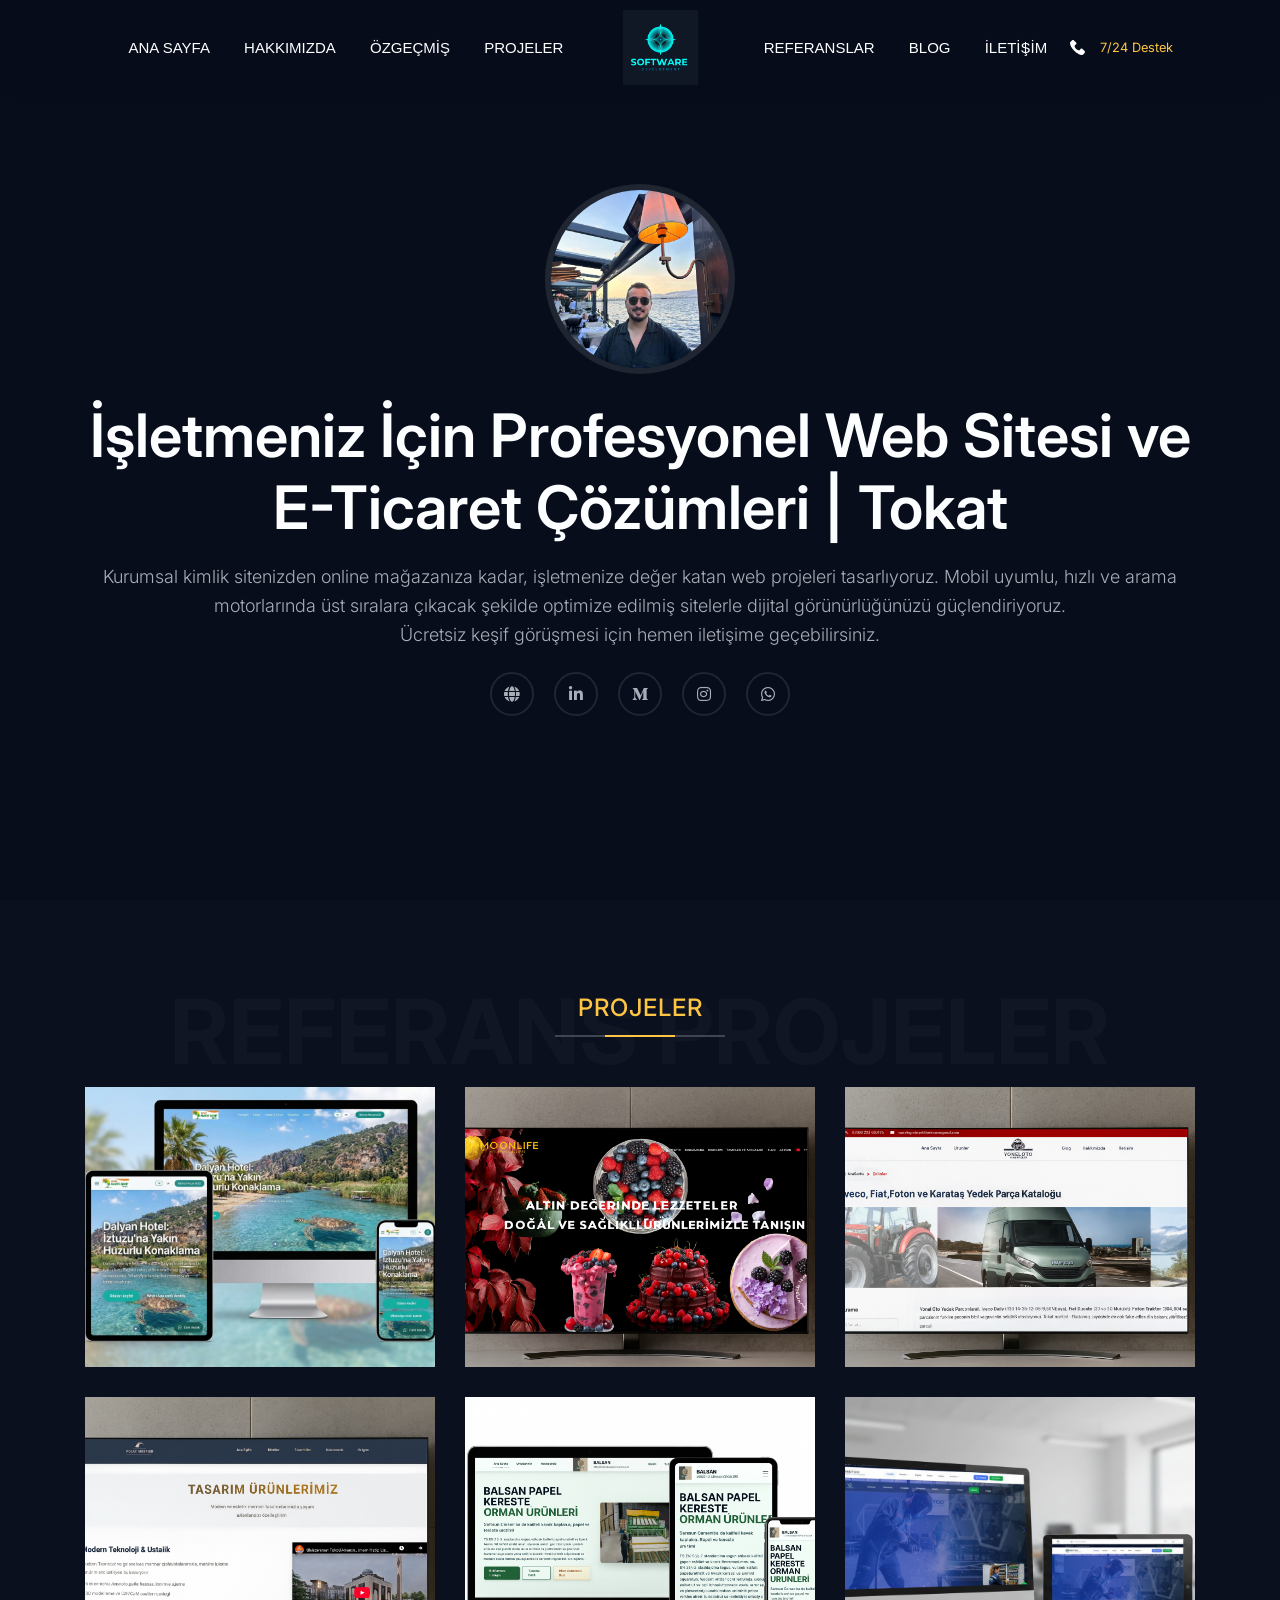
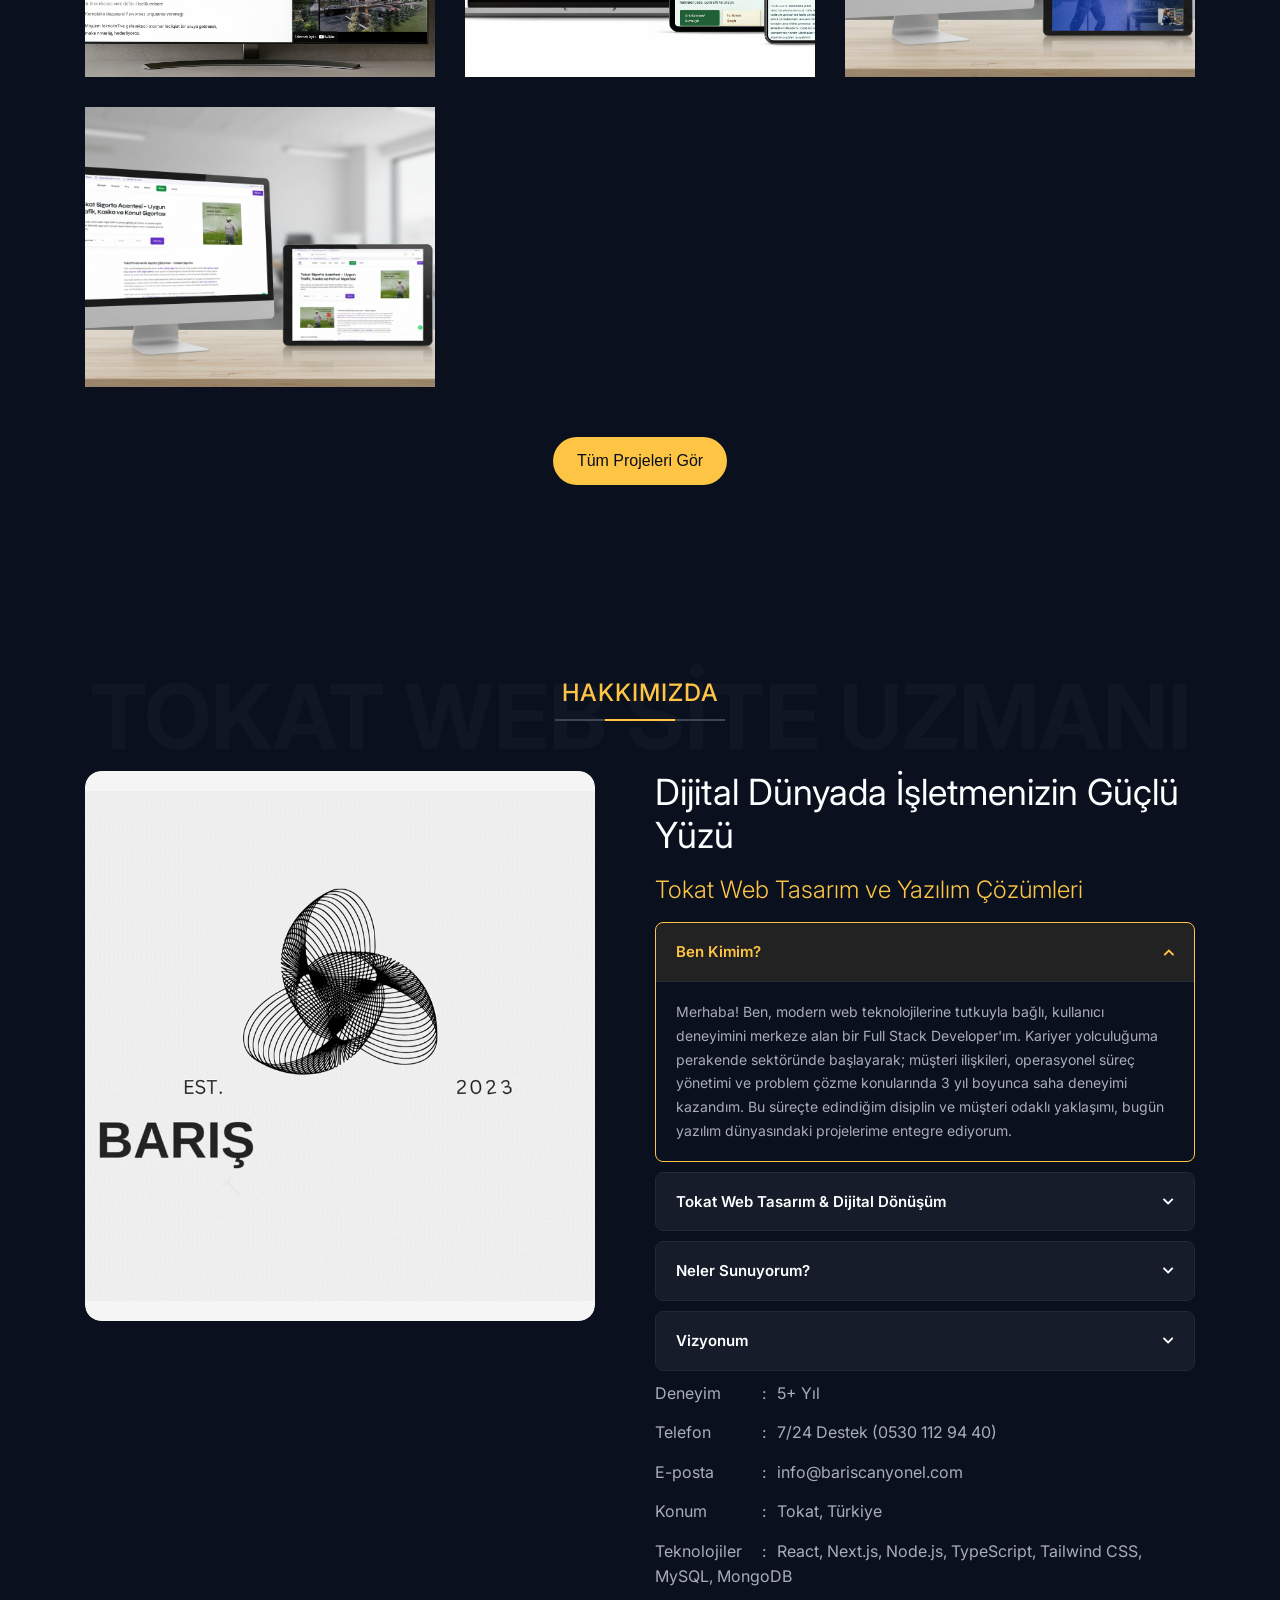
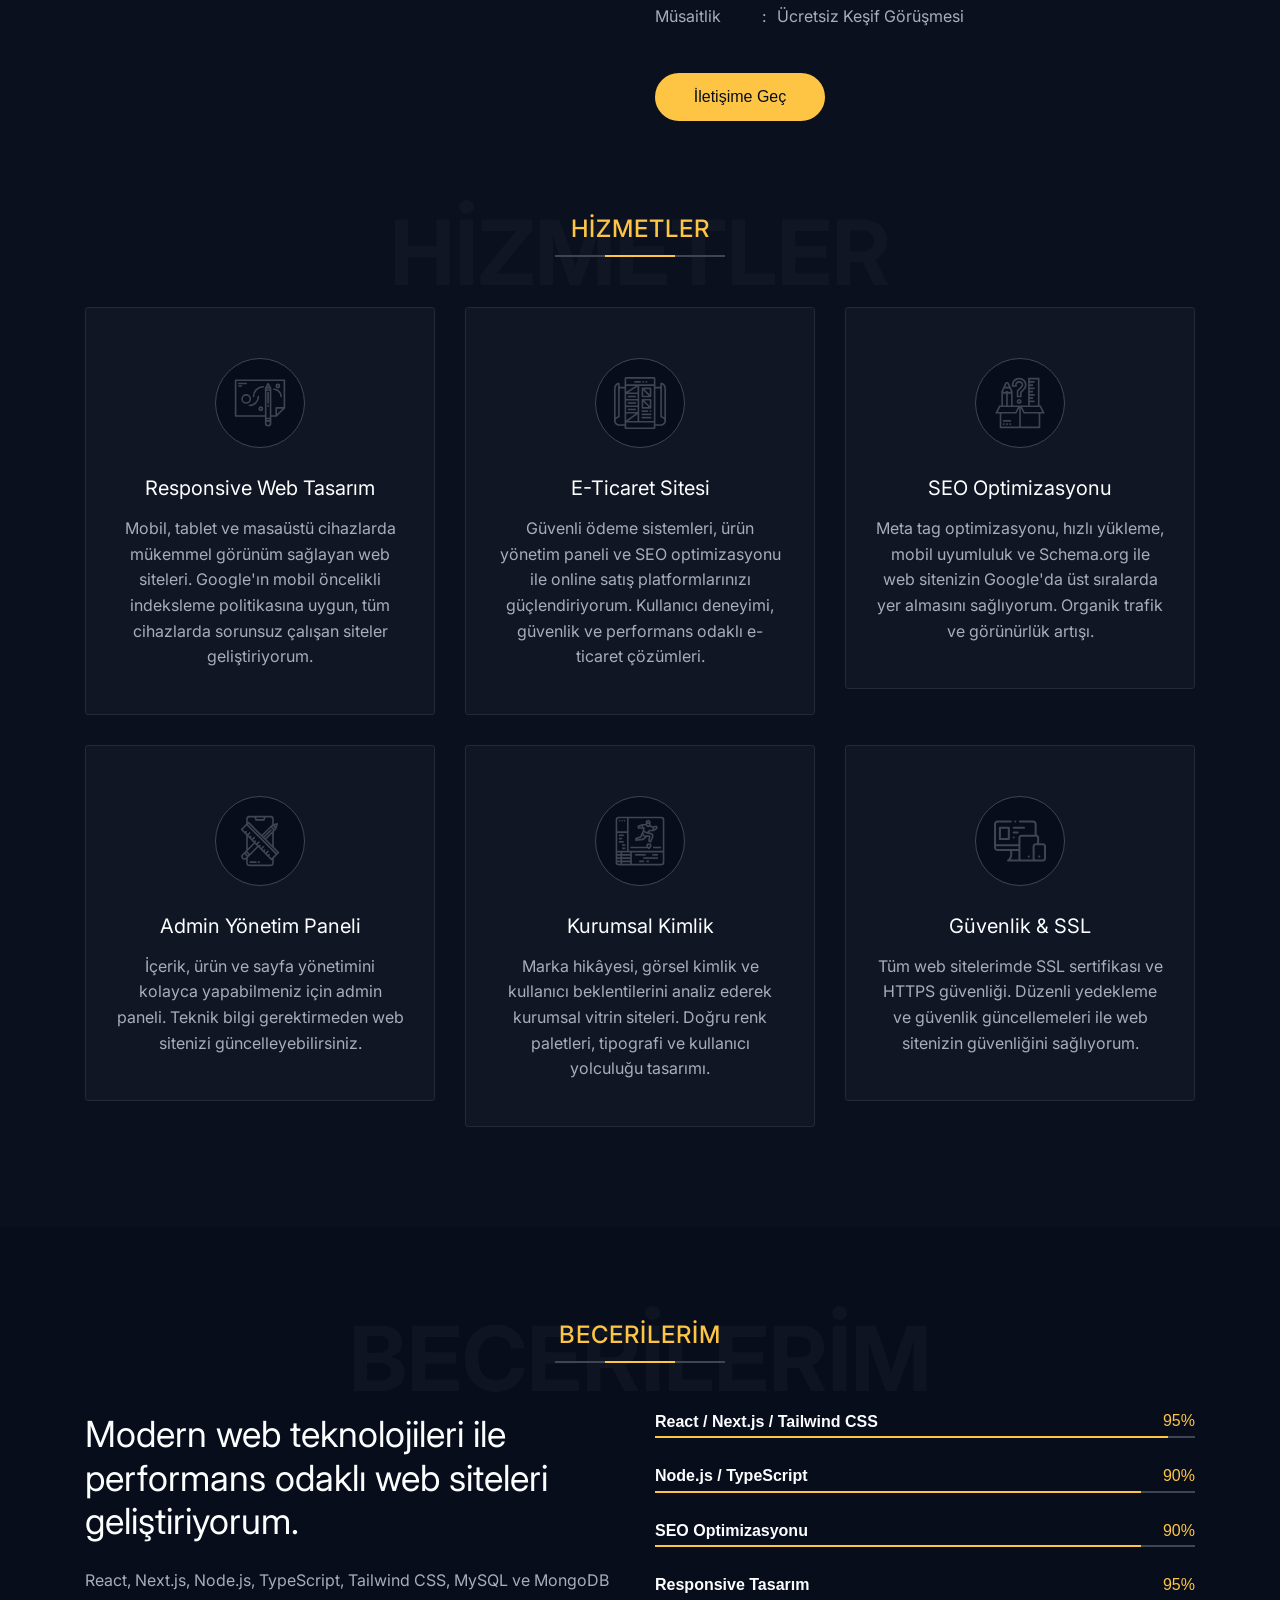
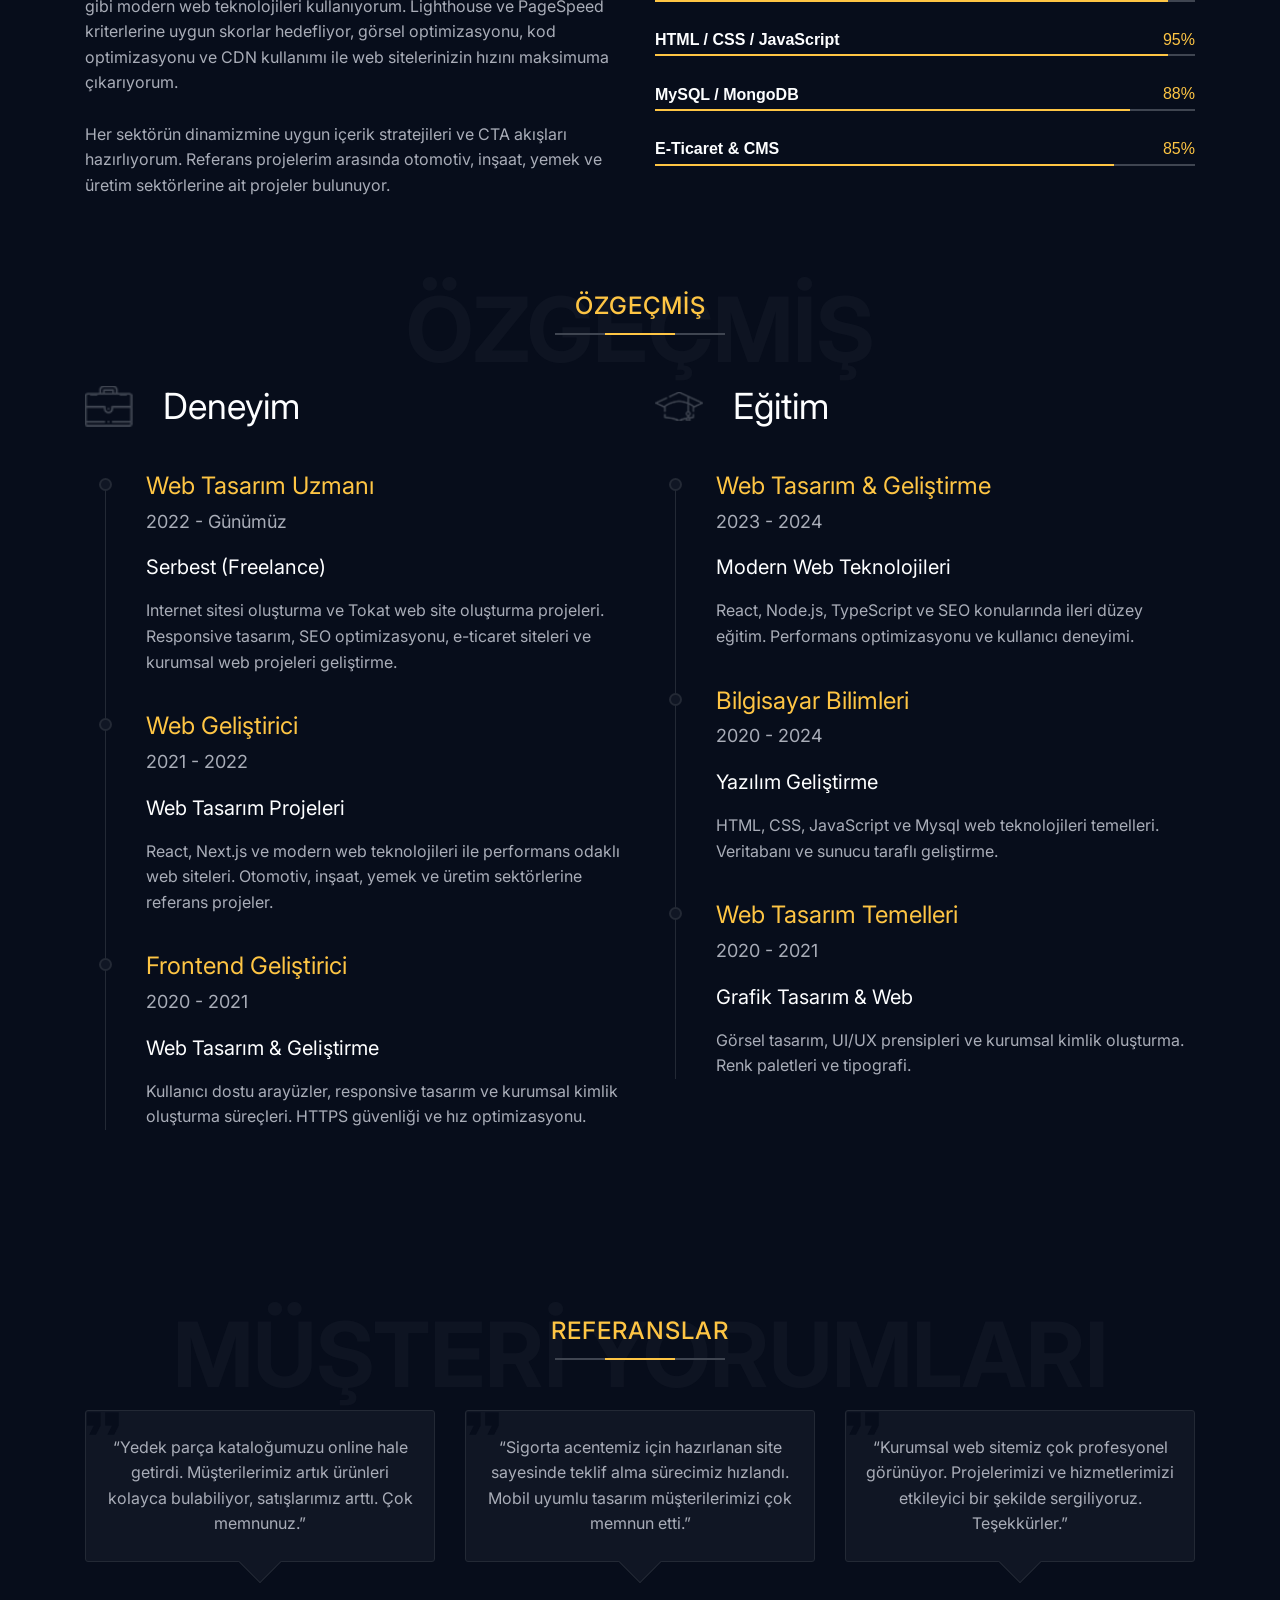
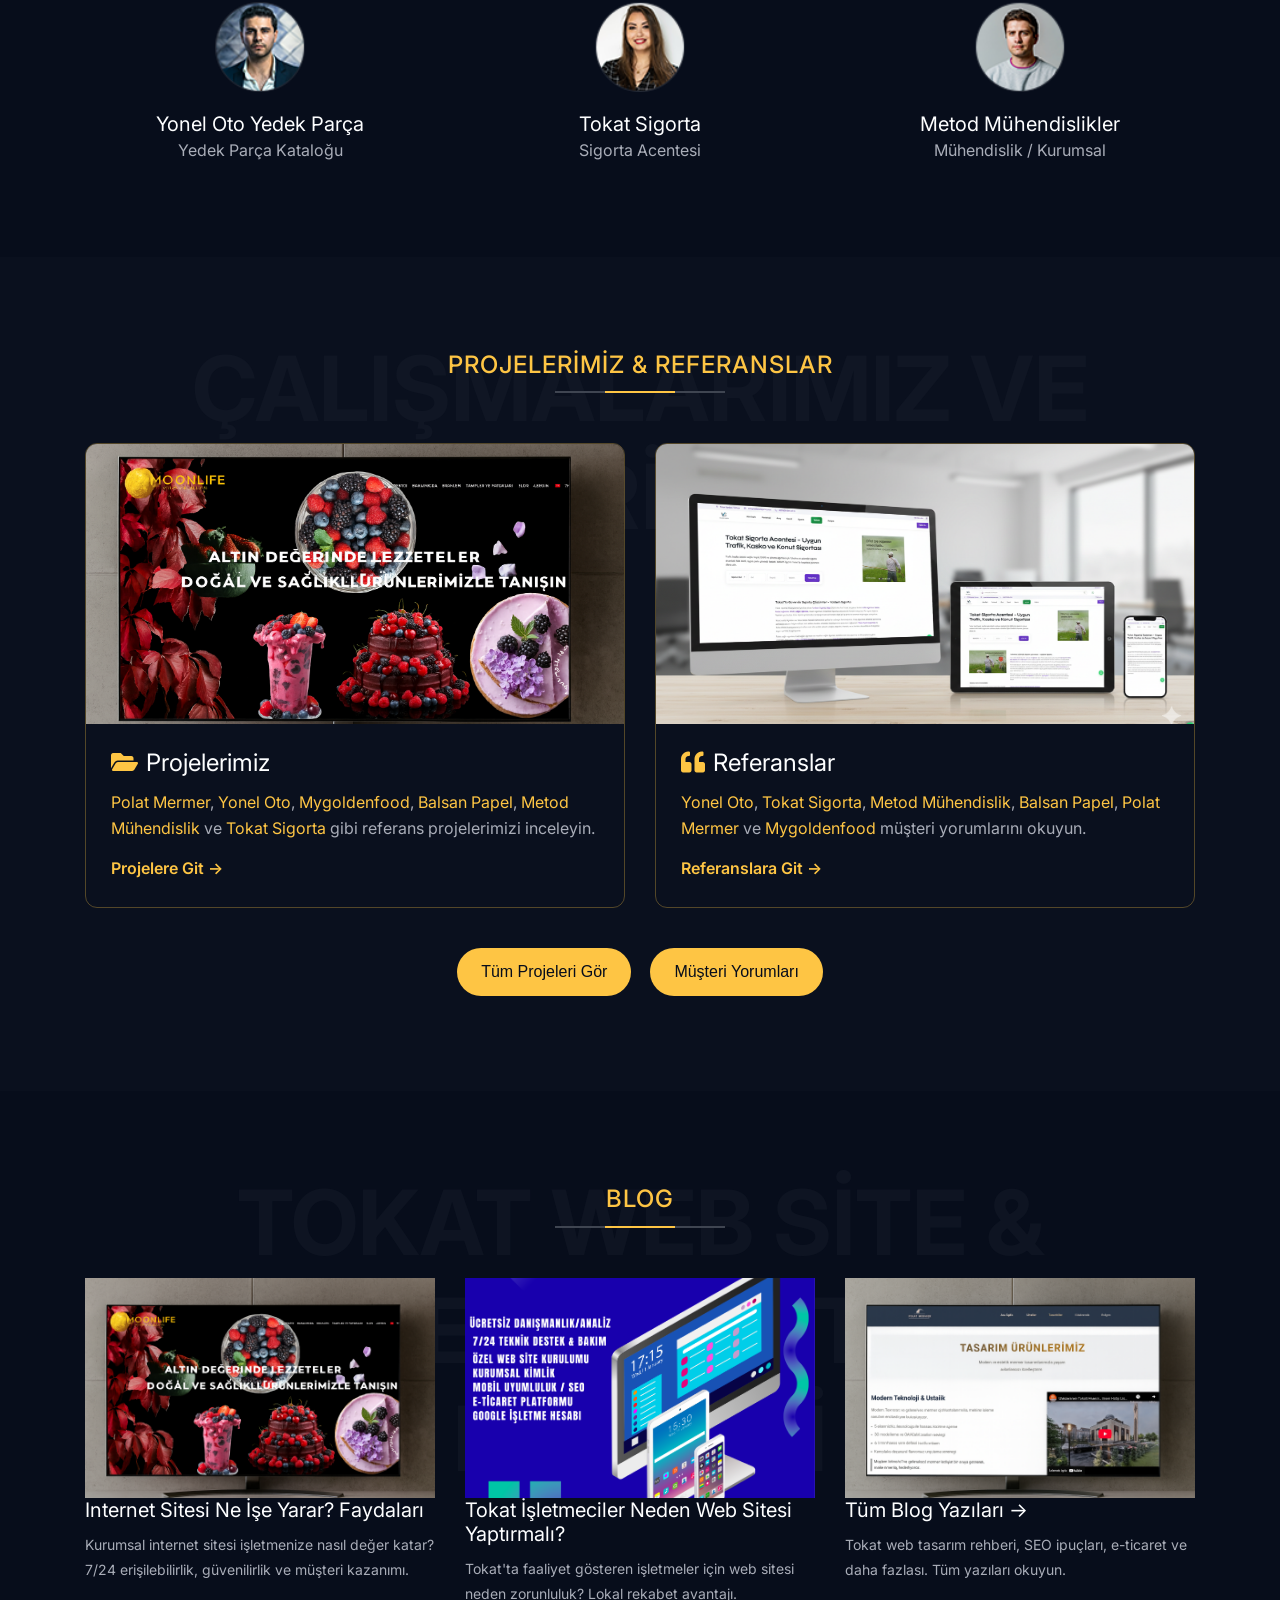
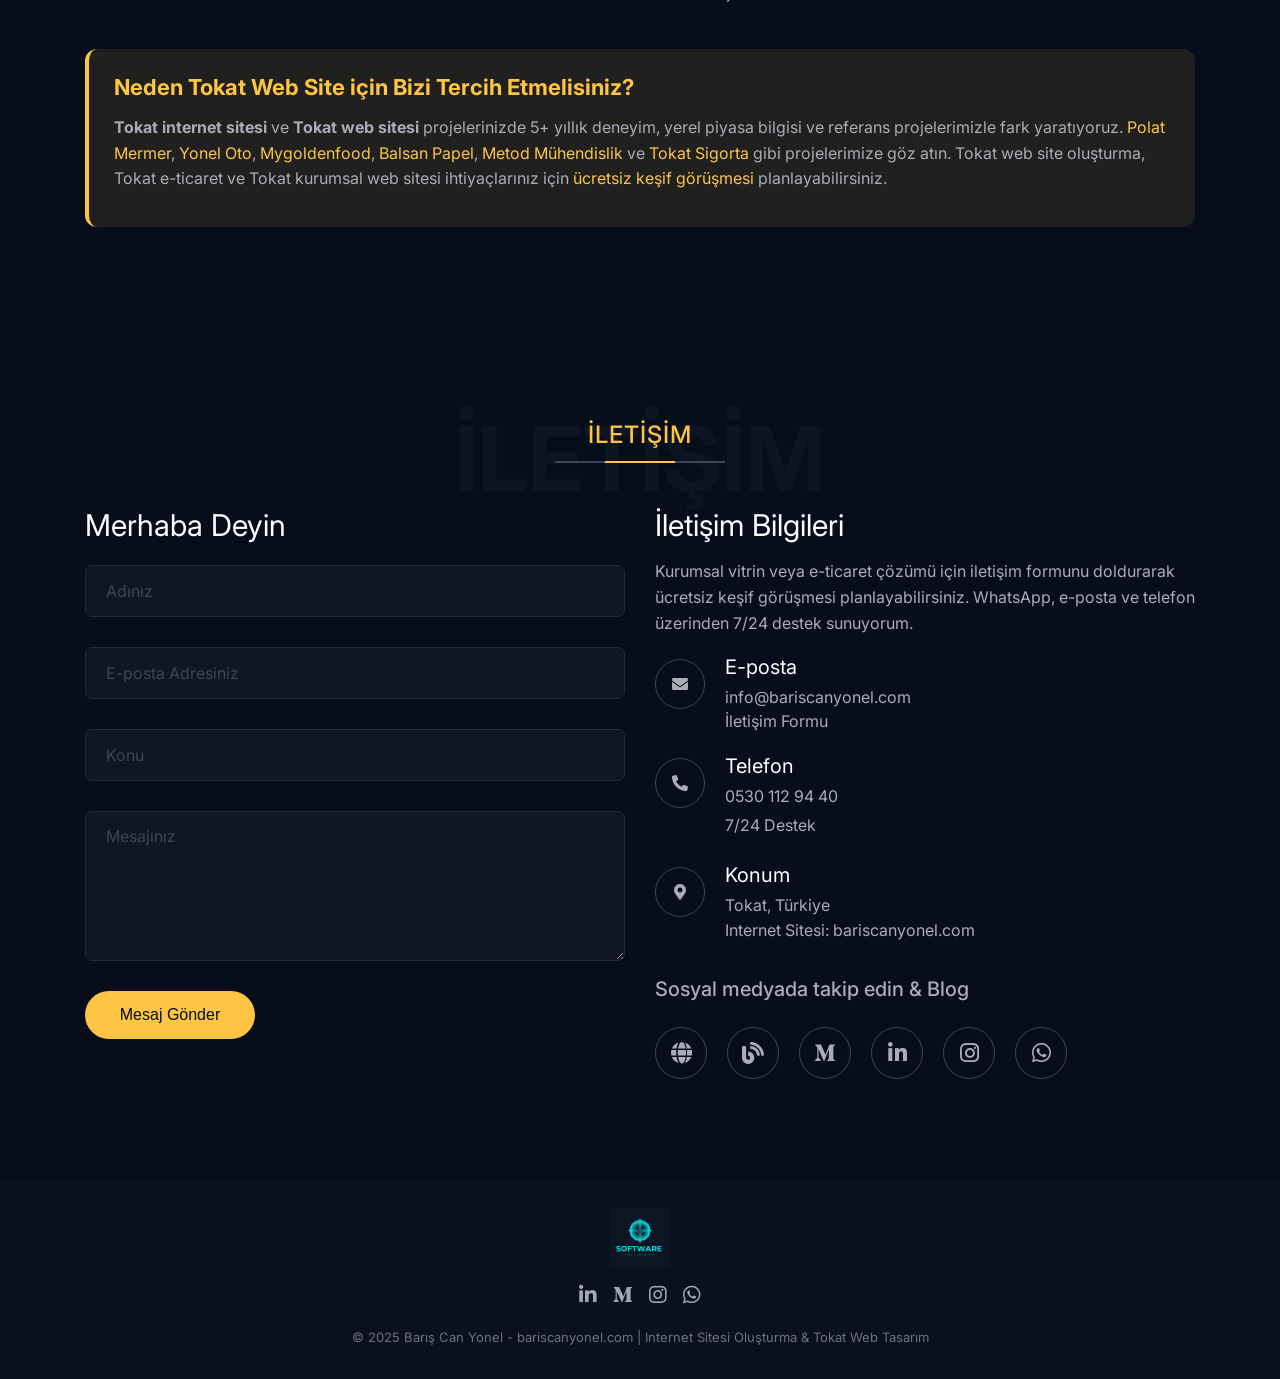
==== commit 6175d719: "Hero profil görseli yolunu WebP ve relative path ile düzelt Made-with: Cursor" ====
--- a/index.html
+++ b/index.html
@@ -12,7 +12,7 @@
   <!-- Preconnect & Preload for performance -->
   <link rel="preconnect" href="https://fonts.googleapis.com">
   <link rel="preconnect" href="https://fonts.gstatic.com" crossorigin>
-  <link rel="preload" href="/assets/img/section/hero-img.jpg" as="image">
+  <link rel="preload" href="assets/img/section/hero-img.webp" as="image">
   <link rel="preload" href="https://www.bariscanyonel.com/assets/img/hero-bg-1.jpg" as="image">
   <meta name="author" content="Barış Can Yonel">
   <meta name="description" content="Tokat web site oluşturma, Tokat internet sitesi yapımı - Profesyonel web tasarım. Responsive tasarım, SEO optimizasyonu, e-ticaret. Tokat'ta web sitesi ihtiyaçlarınız için 7/24 destek.">
@@ -160,7 +160,7 @@
     <div class="container">
       <div class="st-hero-text">
         <div class="st-author">
-          <img src="/assets/img/section/hero-img.jpg" alt="Barış Can Yonel - Tokat Web Tasarım Uzmanı" width="200" height="200" fetchpriority="high" style="object-fit:cover;border-radius:50%;">
+          <img src="assets/img/section/hero-img.webp" alt="Barış Can Yonel - Tokat Web Tasarım Uzmanı" width="200" height="200" fetchpriority="high" style="object-fit:cover;border-radius:50%;">
         </div>
         <h1 id="hero-heading">İşletmeniz İçin Profesyonel Web Sitesi ve E-Ticaret Çözümleri | Tokat</h1>
         <p>Kurumsal kimlik sitenizden online mağazanıza kadar, işletmenize değer katan web projeleri tasarlıyoruz. Mobil uyumlu, hızlı ve arama motorlarında üst sıralara çıkacak şekilde optimize edilmiş sitelerle dijital görünürlüğünüzü güçlendiriyoruz. <br>Ücretsiz keşif görüşmesi için hemen iletişime geçebilirsiniz.</p>
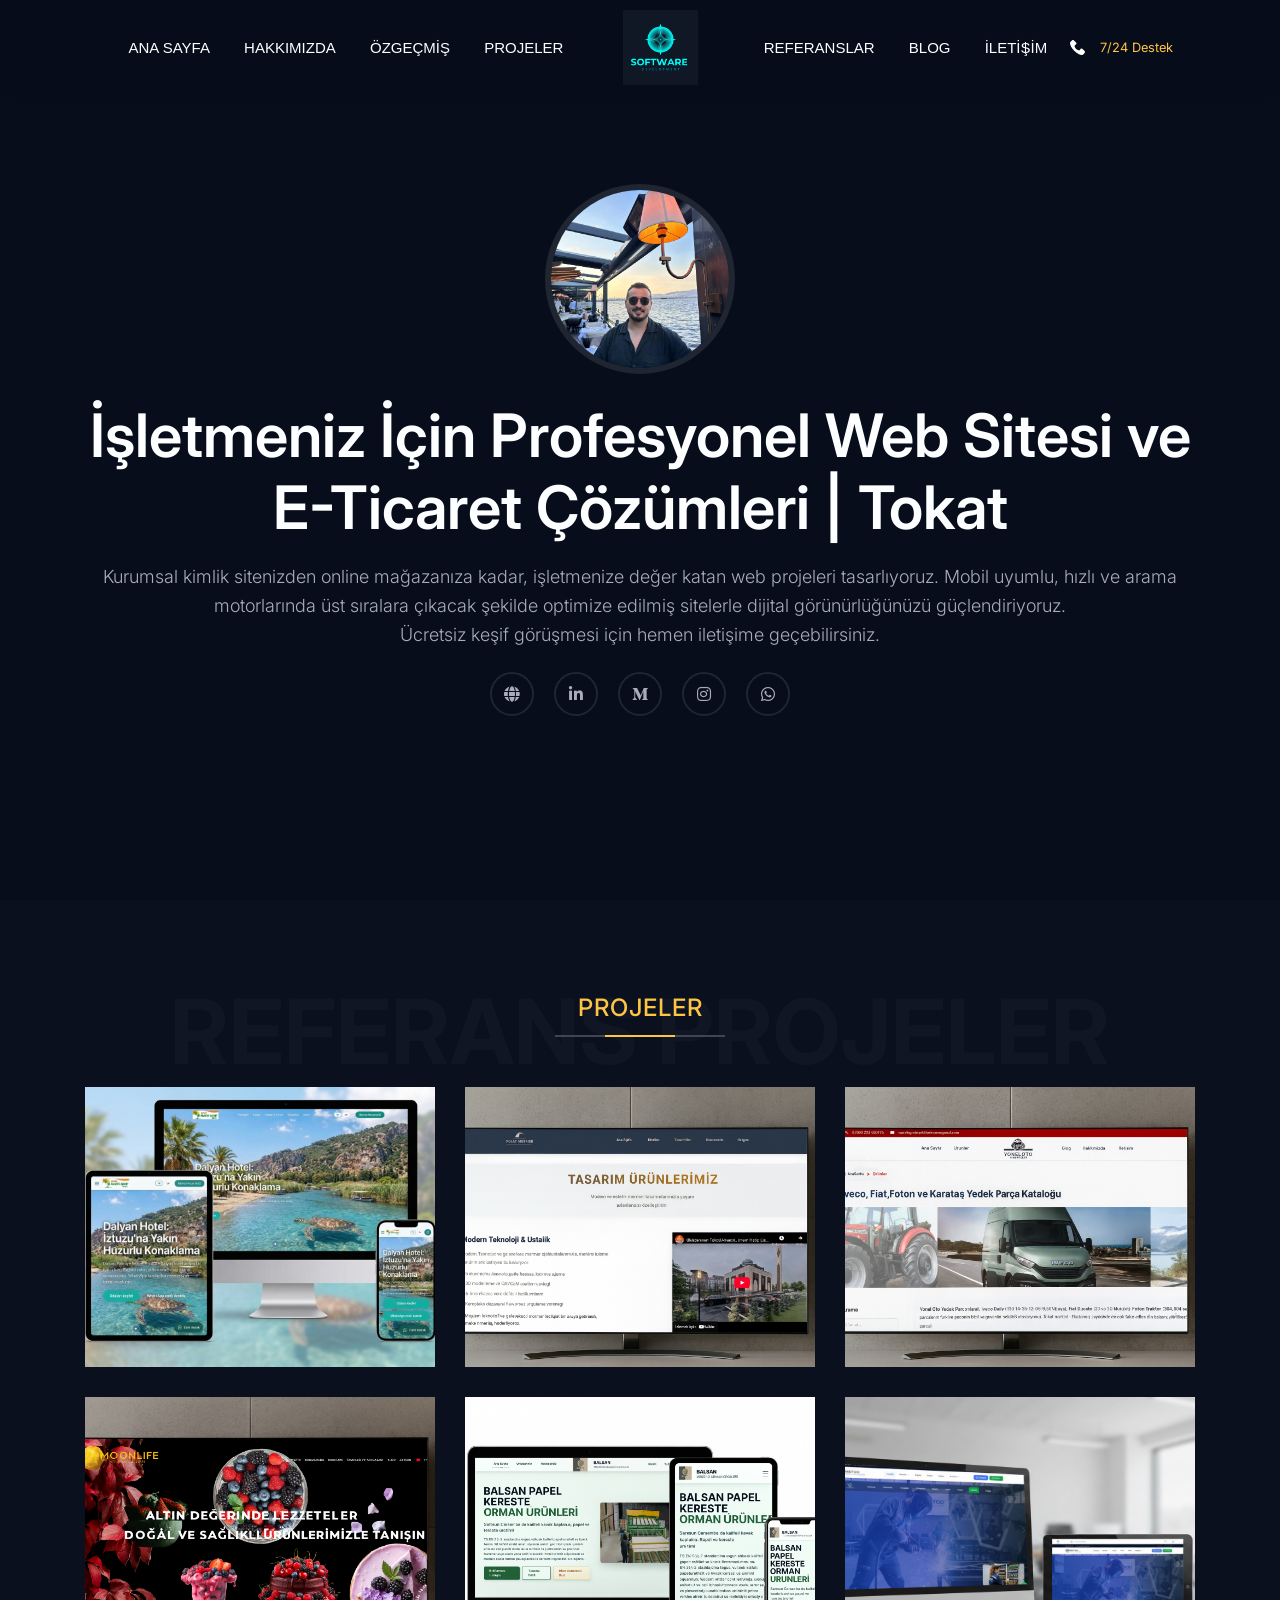
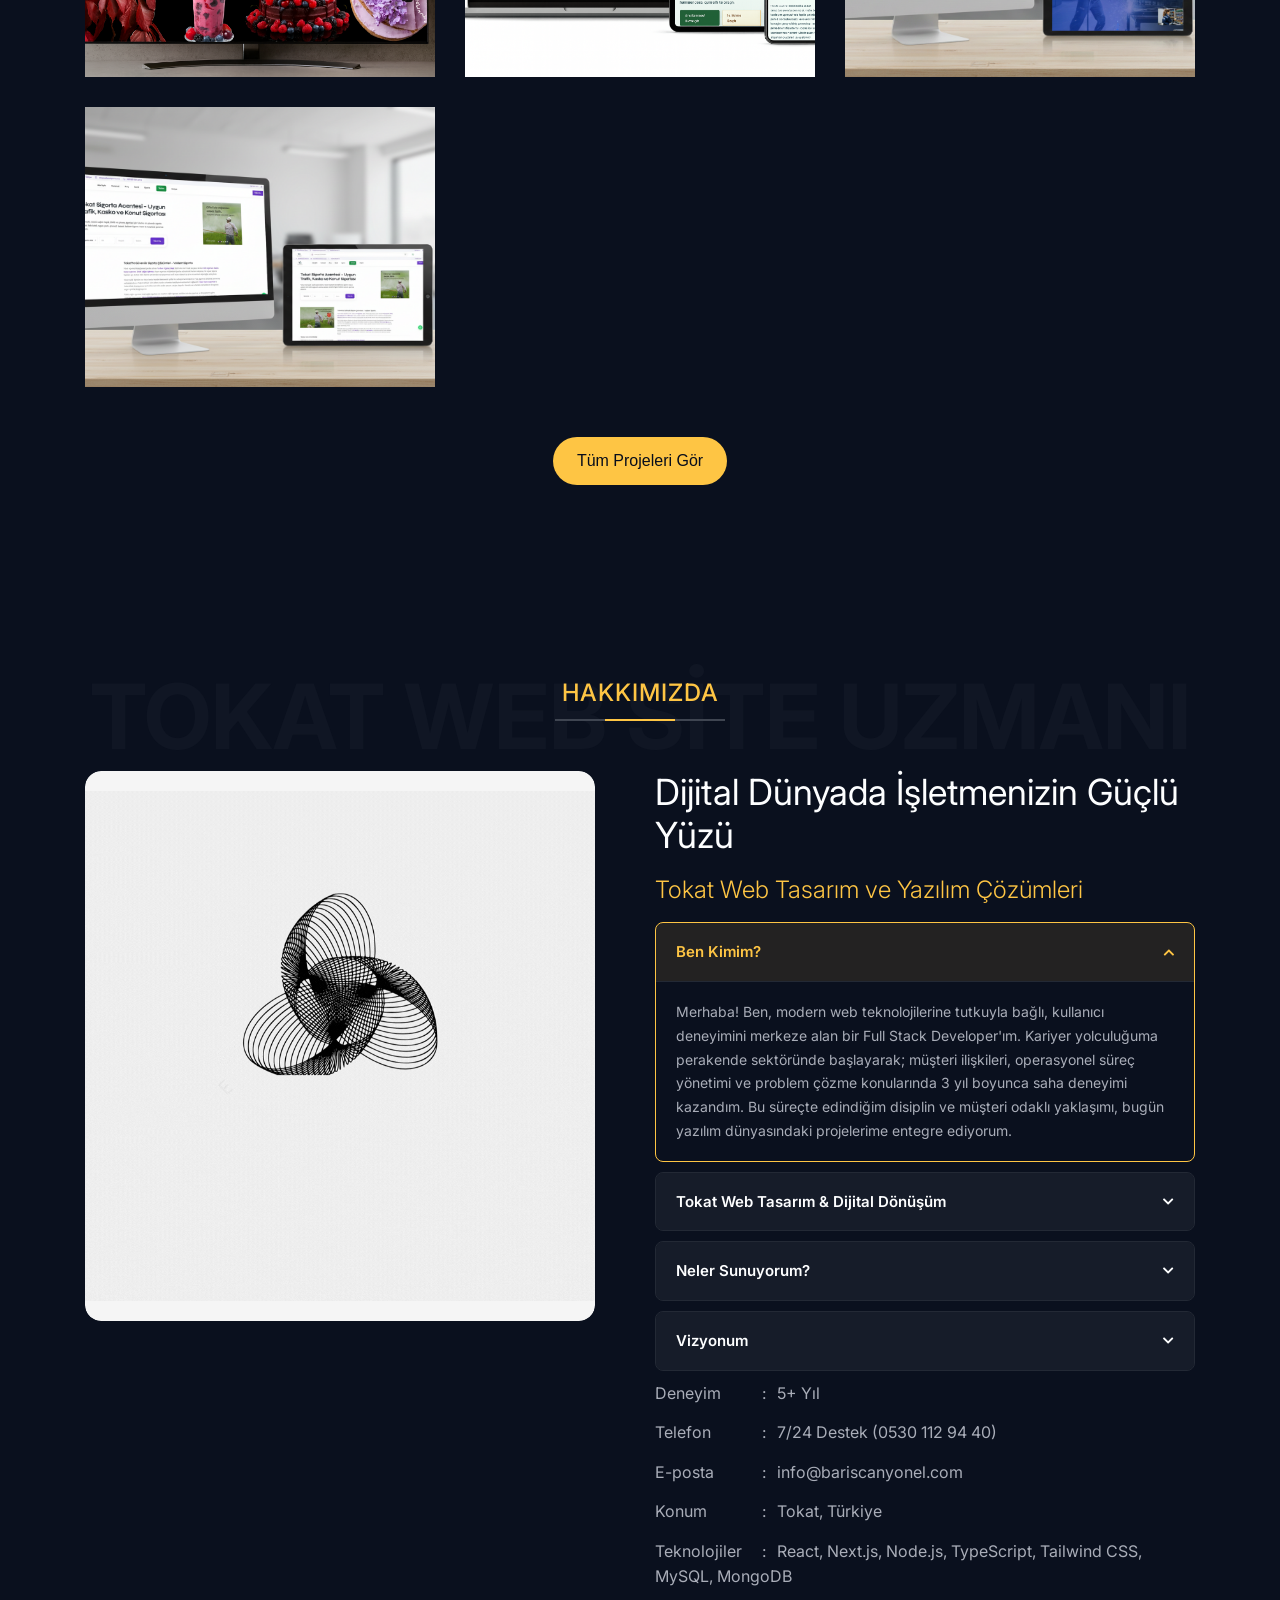
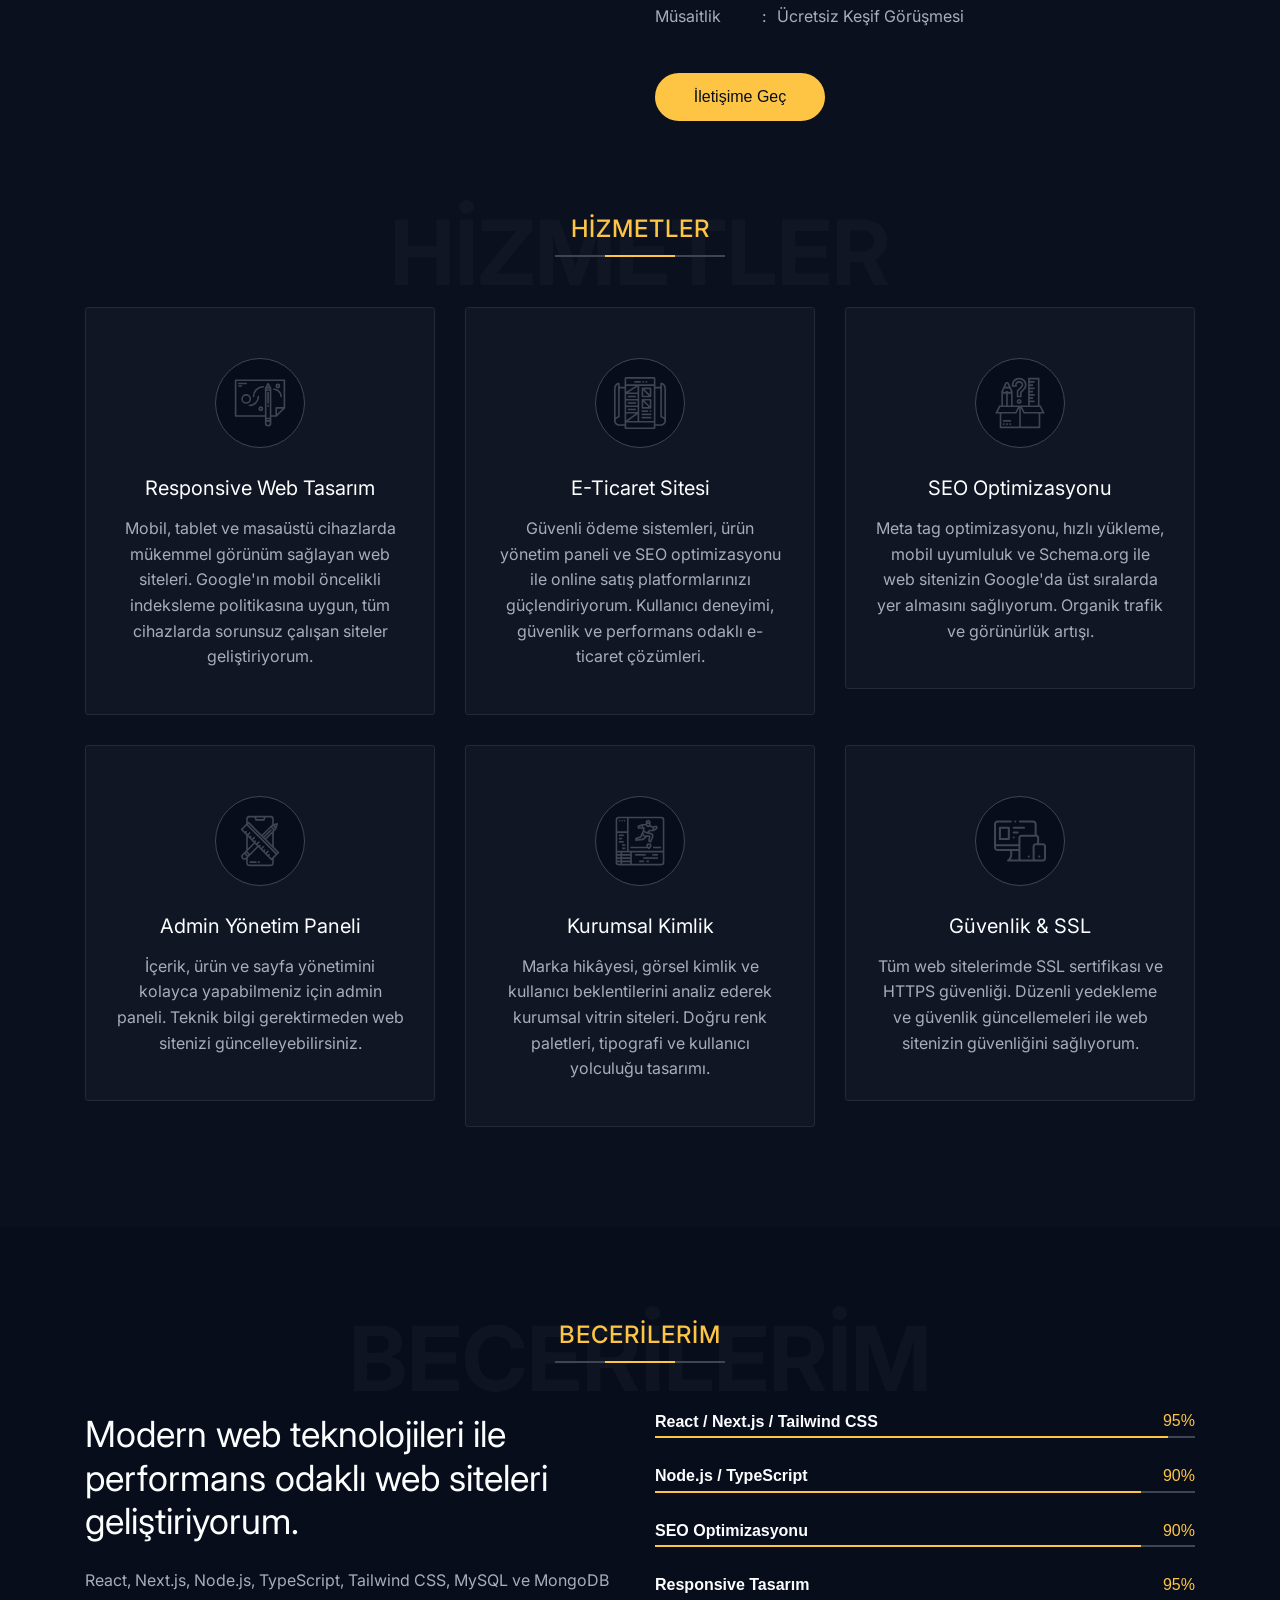
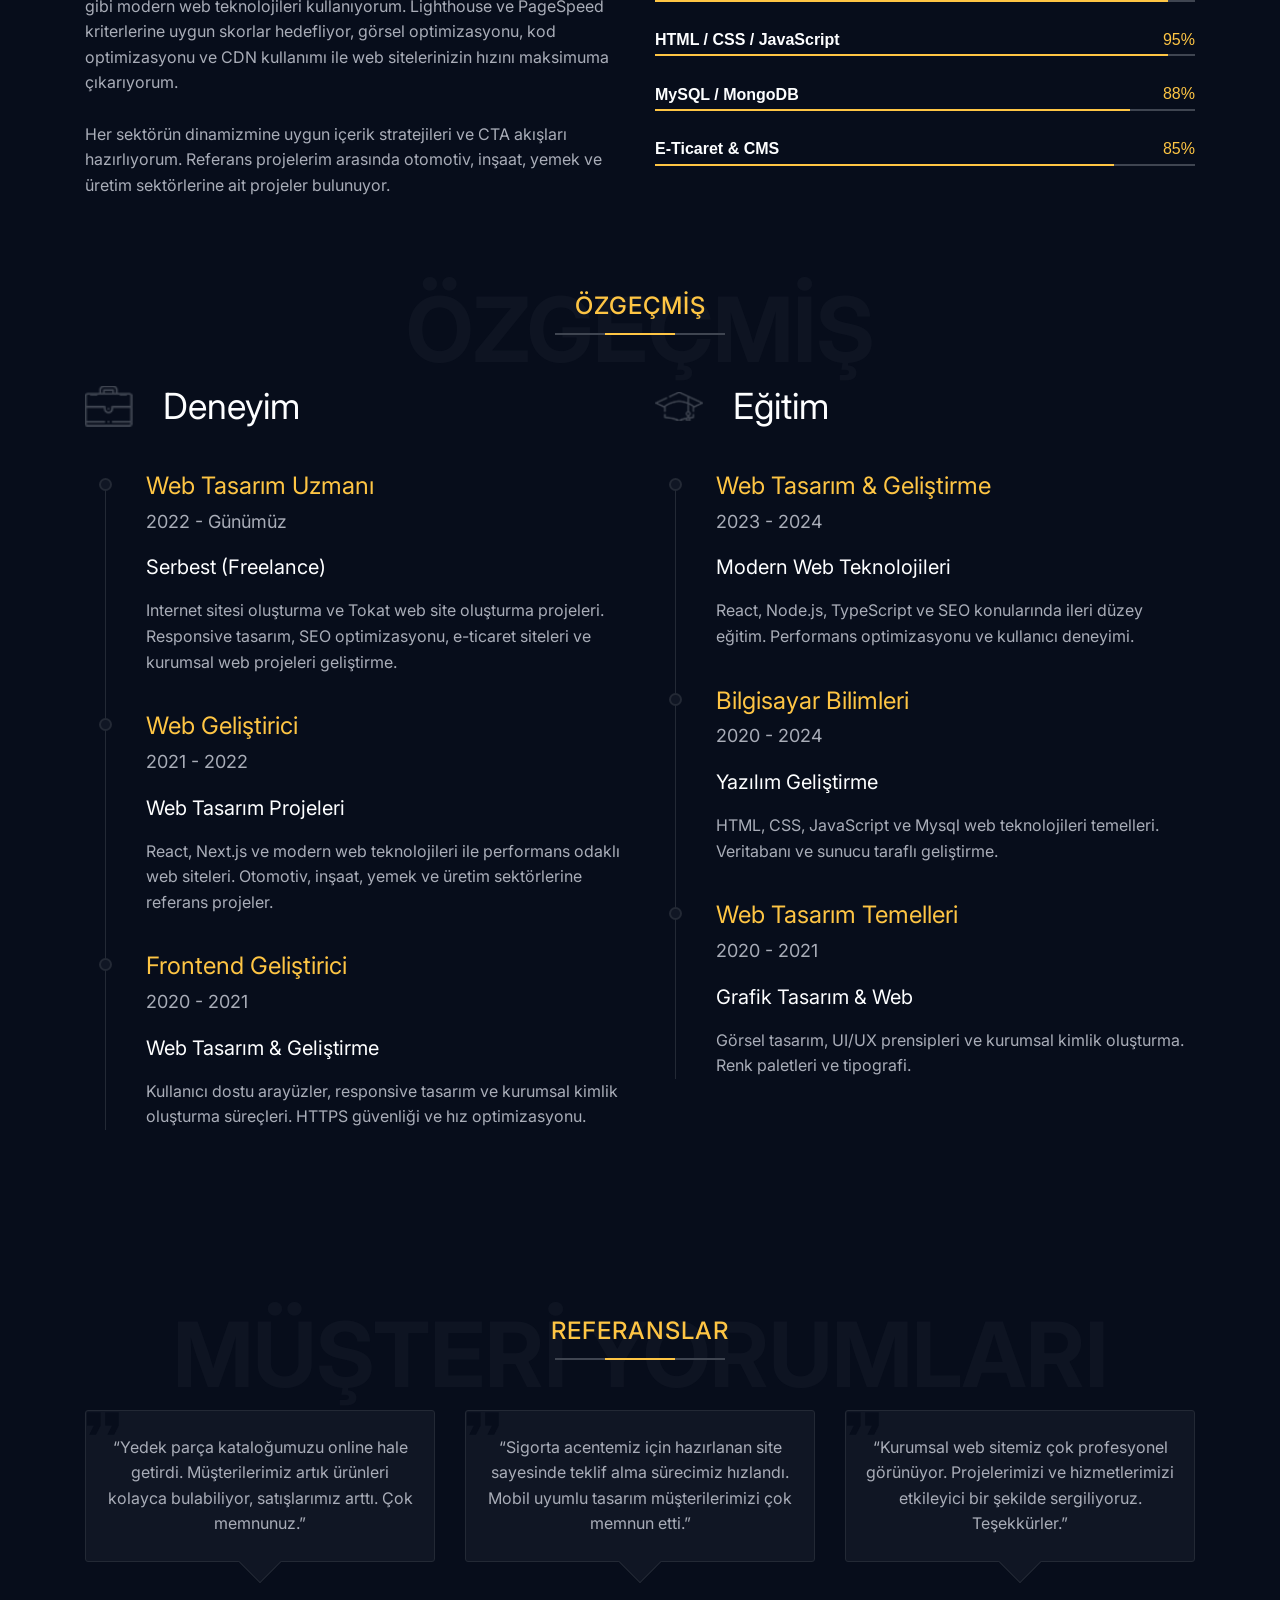
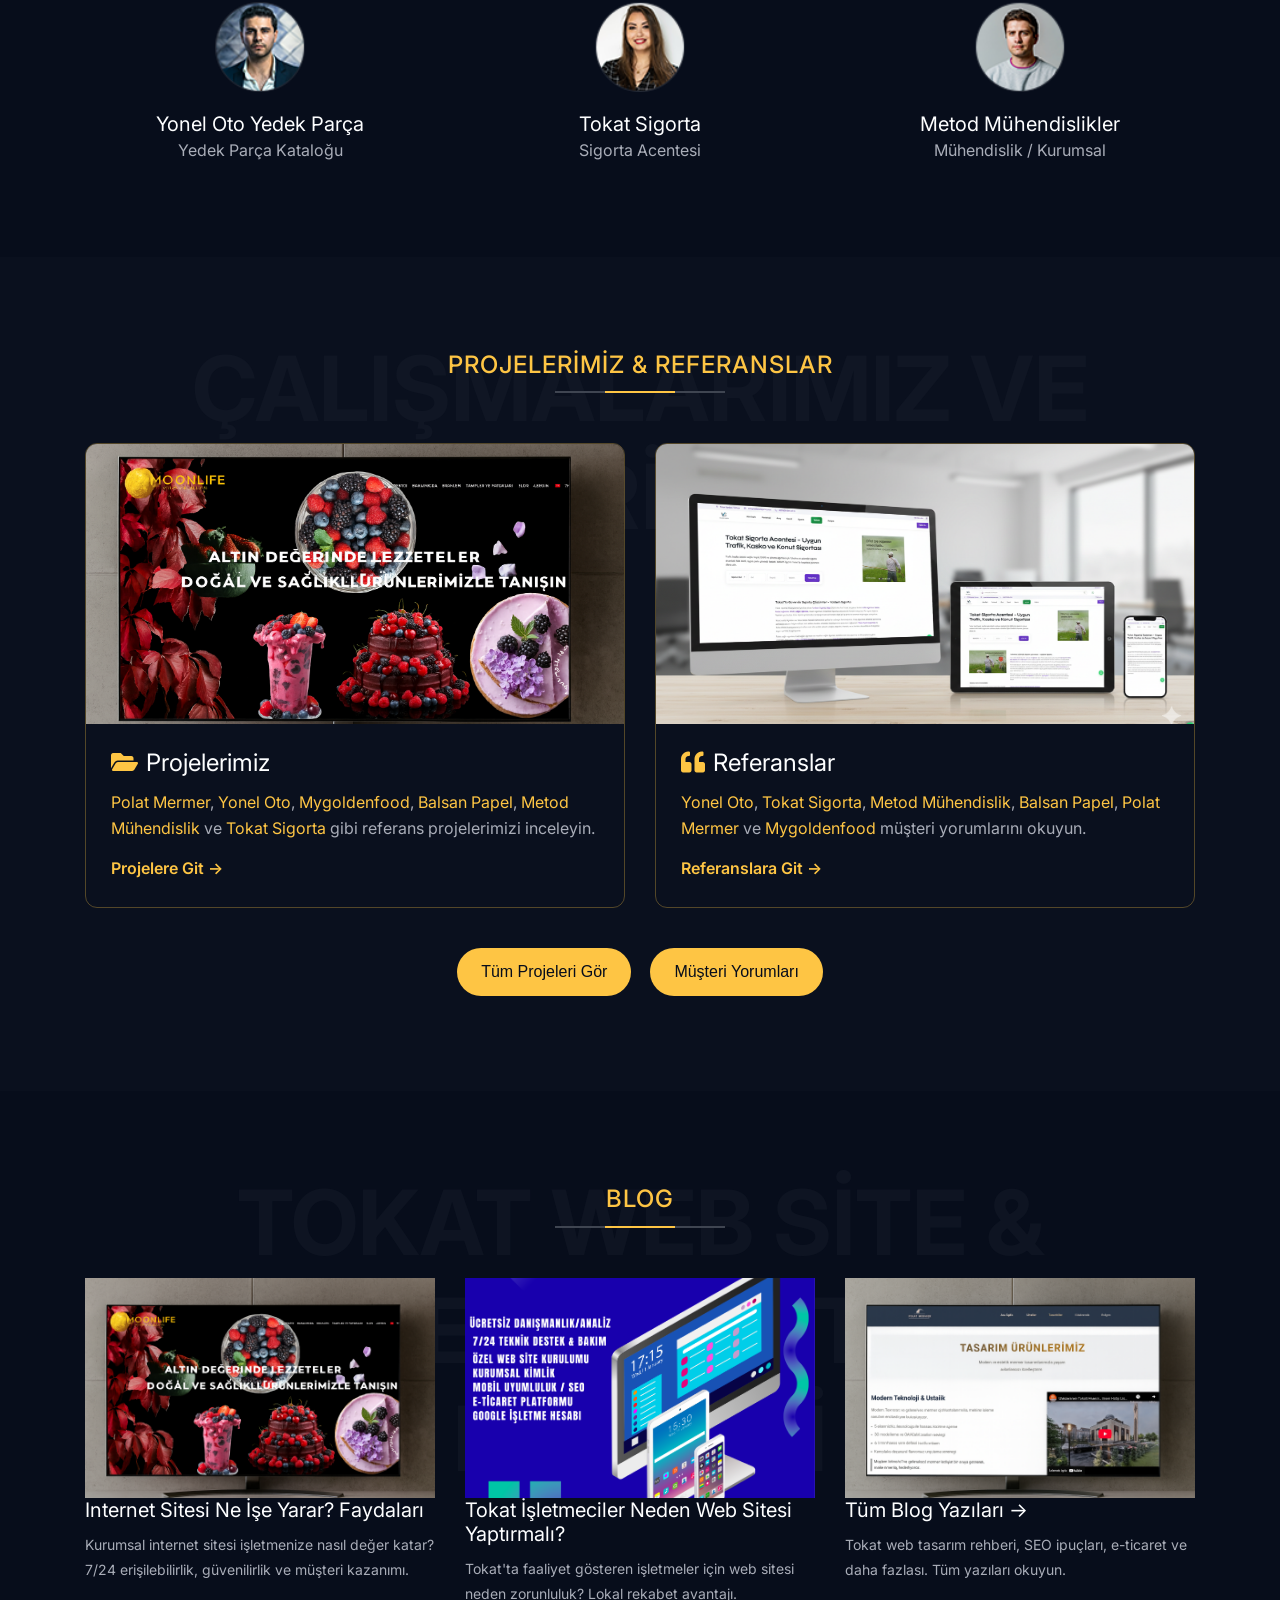
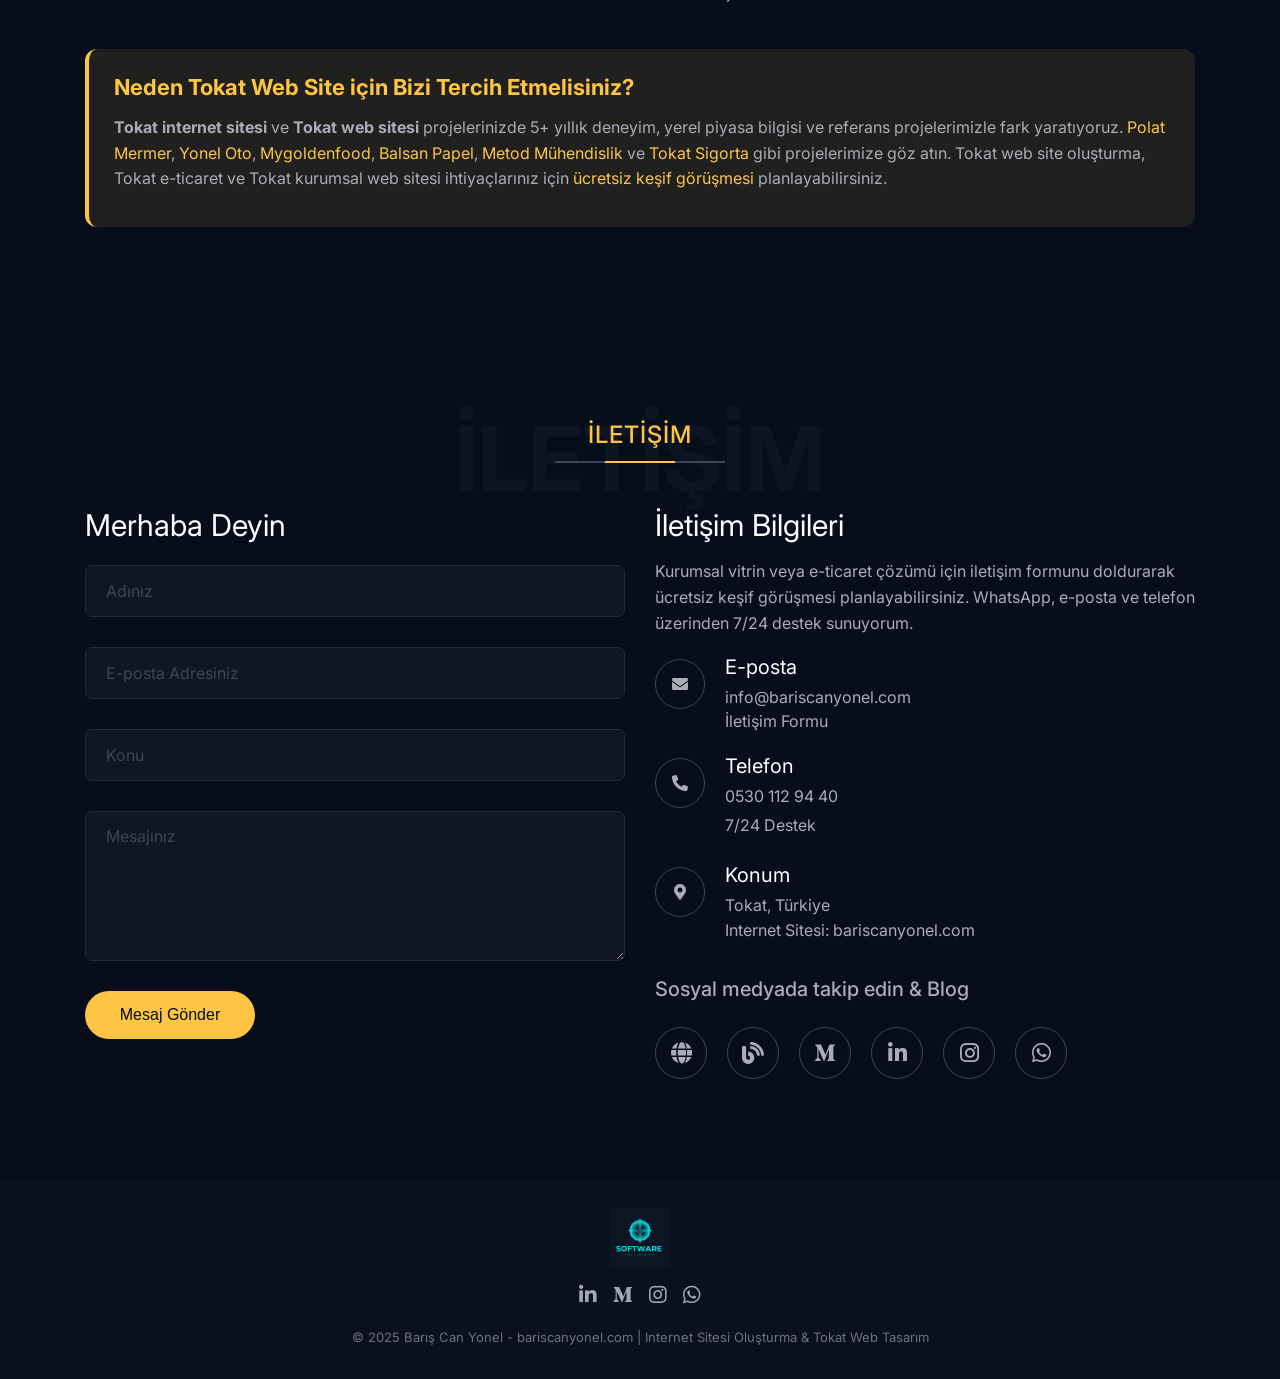
==== commit e4e4b3ee: "Contact form: Formspree yerine Resend (Vercel API) Made-with: Cursor" ====
--- a/index.html
+++ b/index.html
@@ -219,7 +219,7 @@
             <div class="st-portfolio-item">
               <a href="https://polatmermer.com" target="_blank" rel="noopener" class="st-portfolio st-zoom">
                 <div class="st-portfolio-img st-zoom-in">
-                  <img src="assets/img/portfolio/slider1.jpg" alt="Polat Mermer - Mermer Tasarımları" width="400" height="300" loading="lazy">
+                  <img src="assets/img/portfolio/slider3.jpg" alt="Polat Mermer - Mermer Tasarımları" width="400" height="300" loading="lazy">
                 </div>
                 <div class="st-portfolio-item-hover">
                   <i class="fas fa-external-link-alt"></i>
@@ -251,7 +251,7 @@
             <div class="st-portfolio-item">
               <a href="https://mygoldenfood.com" target="_blank" rel="noopener" class="st-portfolio st-zoom">
                 <div class="st-portfolio-img st-zoom-in">
-                  <img src="assets/img/portfolio/slider3.jpg" alt="Mygoldenfood - Sağlıklı Doğal Gıda" width="400" height="300" loading="lazy">
+                  <img src="assets/img/portfolio/slider1.jpg" alt="Mygoldenfood - Sağlıklı Doğal Gıda" width="400" height="300" loading="lazy">
                 </div>
                 <div class="st-portfolio-item-hover">
                   <i class="fas fa-external-link-alt"></i>
@@ -1126,7 +1126,7 @@
         <div class="col-lg-6">
           <h3 class="st-contact-title">Merhaba Deyin</h3>
           <div id="st-alert"></div>
-          <form action="https://formspree.io/f/xkozdabp" method="POST" class="st-contact-form" id="contact-form">
+          <form action="/api/contact" method="POST" class="st-contact-form" id="contact-form">
             <div class="st-form-field">
               <input type="text" id="name" name="name" placeholder="Adınız" required>
             </div>
